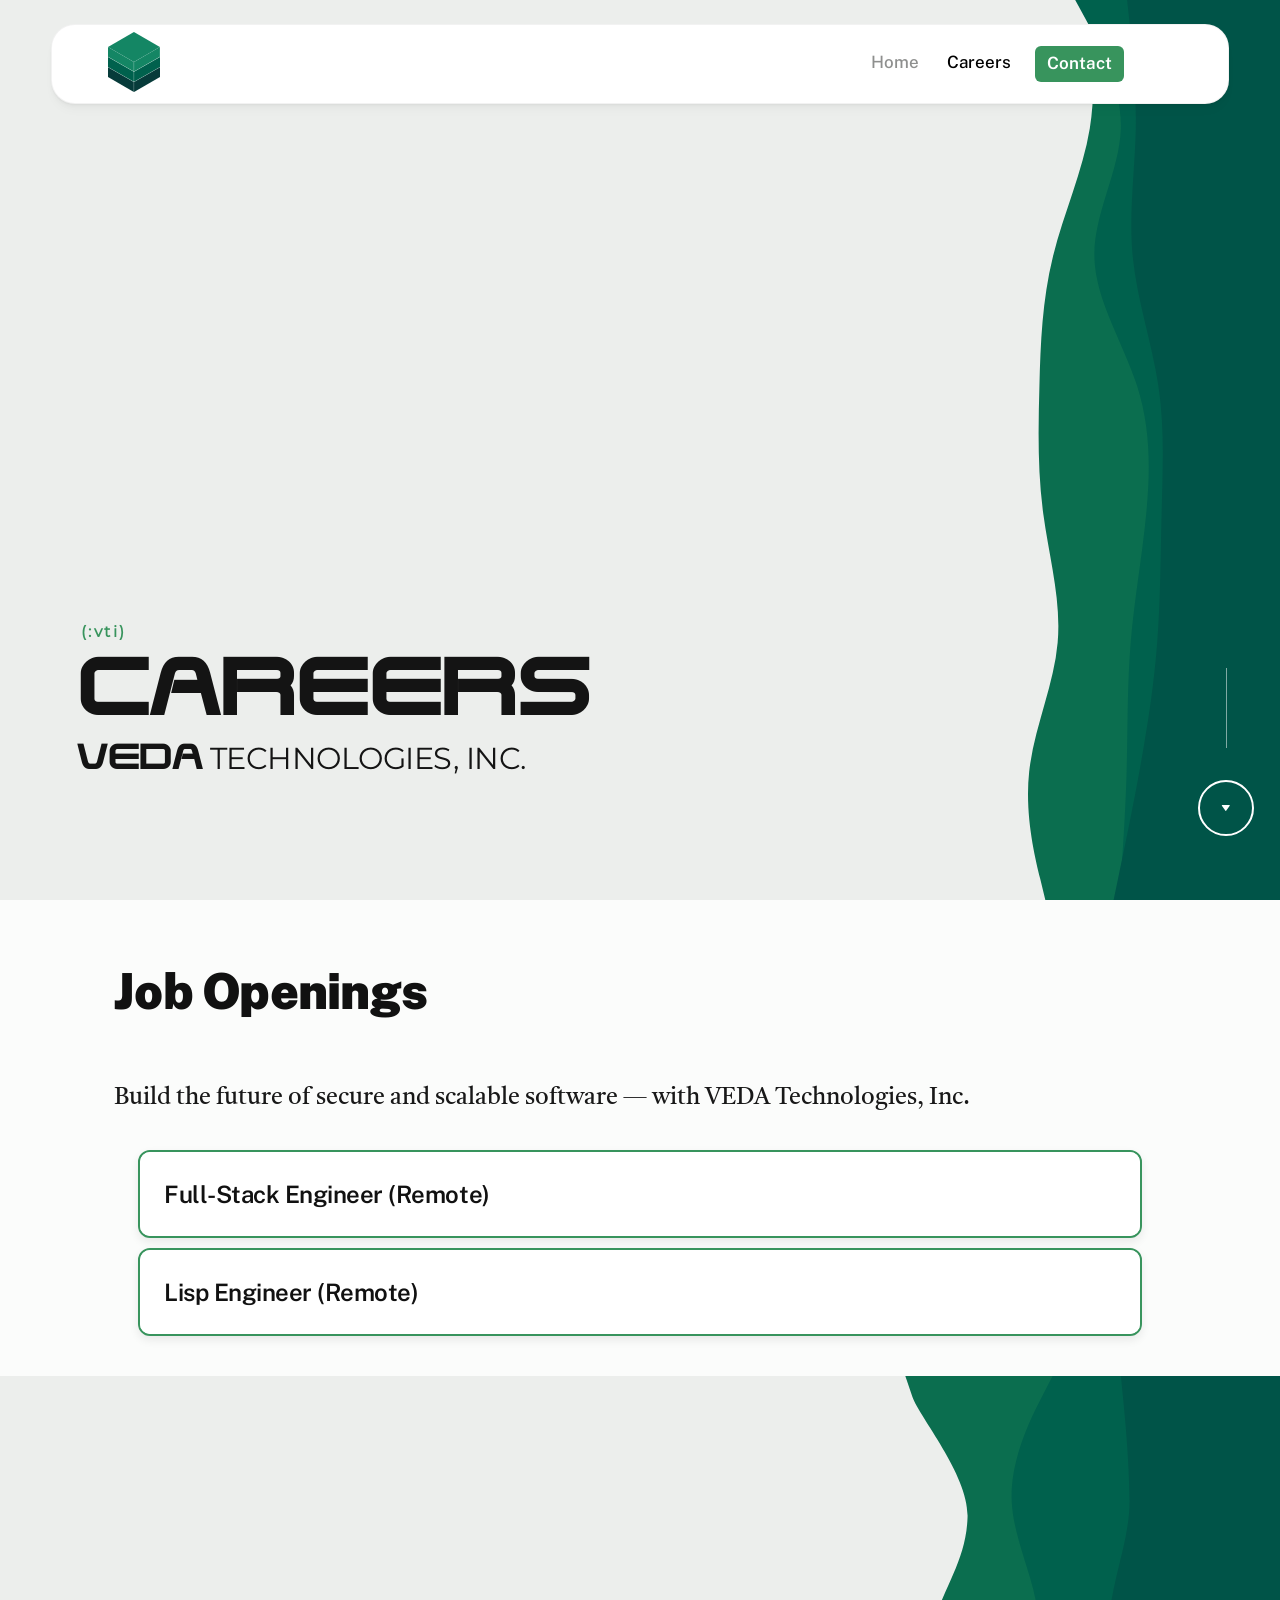
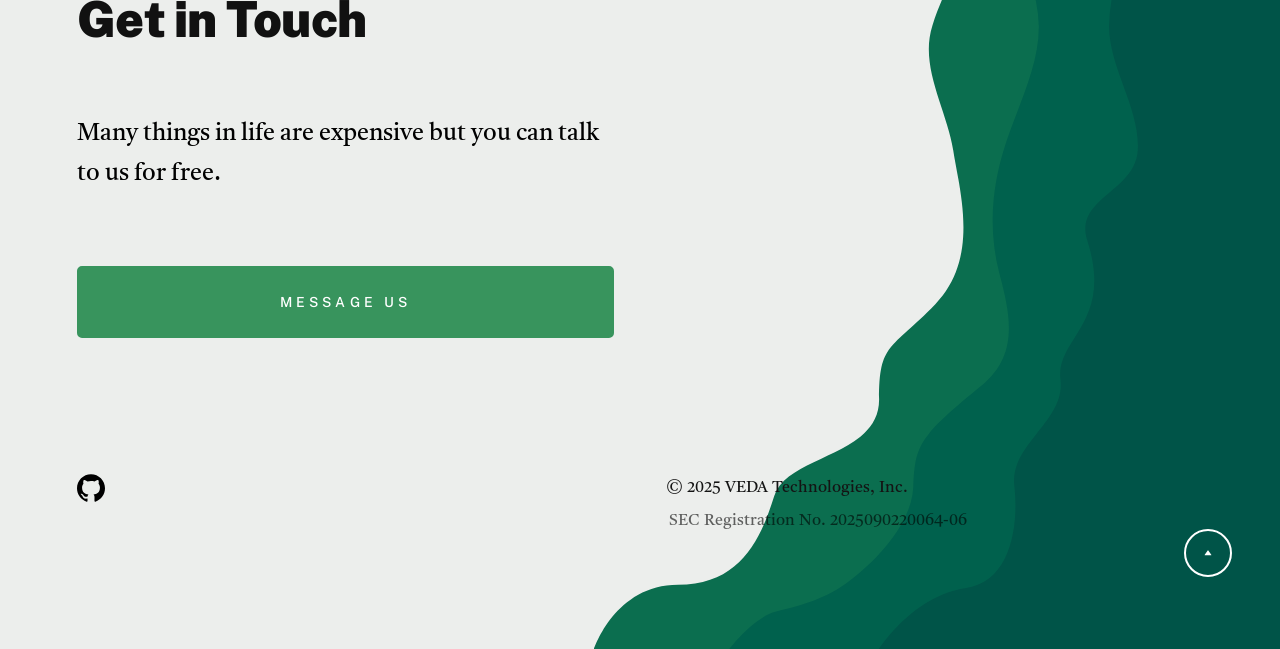
==== careers/index.html @ 3d0304af "[content] add careers page" ====
<!DOCTYPE html>
<html lang="en" class="no-js">
  <head>
    <meta charset="utf-8" />
    <meta name="viewport" content="width=device-width, initial-scale=1" />
    <title>VEDA Technologies, Inc.</title>
    <meta
      name="description"
      content="VEDA Technologies, Inc. (VTI) builds secure, stable, and scalable enterprise systems, project management tools, and knowledge base platforms that drive digital transformation in the Philippines."
    />
    <link rel="canonical" href="https://veda-tech.com/" />

    <!-- Open Graph -->
    <!-- Facebook Meta Tags -->
    <meta property="og:url" content="https://veda-tech.com/" />
    <meta property="og:type" content="website" />
    <meta
      property="og:title"
      content="VEDA Technologies, Inc. | Secure Software and Digital Transformation"
    />
    <meta
      property="og:description"
      content="We develop secure, stable, and scalable platforms for businesses, NGOs, and government organizations in the Philippines."
    />
    <meta
      property="og:image"
      content="https://veda-tech.com/images/veda-preview.webp"
    />

    <!-- Twitter Meta Tags -->
    <meta name="twitter:card" content="summary_large_image" />
    <meta property="twitter:domain" content="veda-tech.com" />
    <meta property="twitter:url" content="https://veda-tech.com/" />
    <meta
      name="twitter:title"
      content="VEDA Technologies, Inc. | Secure Software and Digital Transformation"
    />
    <meta
      name="twitter:description"
      content="We develop secure, stable, and scalable platforms for businesses, NGOs, and government organizations in the Philippines."
    />
    <meta
      name="twitter:image"
      content="https://veda-tech.com/images/veda-preview.webp"
    />

    <!-- Favicon -->
    <link
      rel="icon"
      type="image/webp"
      href="../images/favicon/favicon.ico"
      sizes="96x96"
    />
    <link
      rel="icon"
      type="image/svg+xml"
      href="../images/favicon/favicon.svg"
    />
    <link rel="shortcut icon" href="../favicon.ico" sizes="any" />
    <link
      rel="icon"
      type="image/webp"
      sizes="16x16"
      href="../images/favicon/favicon-16x16.webp"
    />
    <link
      rel="icon"
      type="image/webp"
      sizes="32x32"
      href="../images/favicon/favicon-32x32.webp"
    />
    <link
      rel="apple-touch-icon"
      sizes="180x180"
      href="../images/favicon/apple-touch-icon.webp"
    />
    <meta name="apple-mobile-web-app-title" content="VTI" />
    <link rel="manifest" href="../images/favicon/site.webmanifest" />

    <script>
      document.documentElement.classList.remove("no-js");
      document.documentElement.classList.add("js");
    </script>

    <link rel="stylesheet" href="../css/vendor.css" />
    <link rel="stylesheet" href="../css/styles.css" />
  </head>

  <body id="top" class="careers-page">
    <!-- preloader
    ================================================== -->
    <div id="preloader">
      <div id="loader" class="dots-fade">
        <div>i</div>
        <div>t</div>
        <div>v</div>
      </div>
    </div>

    <div id="page" class="s-pagewrap">
      <!-- navbar -->
      <header class="s-header">
        <div class="row s-header__inner">
          <div class="s-header__block">
            <div class="s-header__logo">
              <a class="logo smoothscroll" href="#intro">
                <svg
                  width="500"
                  height="500"
                  viewBox="0 0 500 500"
                  fill="none"
                  xmlns="http://www.w3.org/2000/svg"
                >
                  <path
                    d="M33.5 375.741L248.5 500V416.265L33.5 293V375.741Z"
                    fill="#073B3A"
                  />
                  <path
                    d="M466.5 375.741L250.5 500V416.265L466.5 293V375.741Z"
                    fill="#073B3A"
                  />
                  <path
                    d="M33.5 290.738L248.5 414V331.262L33.5 208V290.738Z"
                    fill="#00614D"
                  />
                  <path
                    d="M466.5 290.738L250.5 414V331.262L466.5 208V290.738Z"
                    fill="#00614D"
                  />
                  <path
                    d="M33.5 206.338L248.5 329V250.639L33.5 126V206.338Z"
                    fill="#148664"
                  />
                  <path
                    d="M465.5 206.338L250.5 329V250.639L465.5 126V206.338Z"
                    fill="#148664"
                  />
                  <path
                    d="M465.5 124.005L249.5 249L33.5 124.005L249.5 0L465.5 124.005Z"
                    fill="#148664"
                  />
                </svg>
              </a>
            </div>

            <a class="s-header__menu-toggle" href="#0"><span>Menu</span></a>
          </div>
          <!-- end s-header__block -->

          <nav class="s-header__nav">
            <ul class="s-header__menu-links">
              <li><a href="../index.html">Home</a></li>
              <li class="current">
                <a class="smoothscroll" href="#careers">Careers</a>
              </li>
              <li><a class="smoothscroll" href="#footer">Contact</a></li>
            </ul>
            <!-- s-header__menu-links -->
          </nav>
          <!-- end s-header__nav -->
        </div>
        <!-- end s-header__inner -->
      </header>
      <!-- end s-header -->
      <main>
        <!-- # Intro
        ================================================== -->
        <section id="intro" class="s-intro target-section">
          <div class="row s-intro__content width-sixteen-col">
            <div class="column lg-12 s-intro__content-inner grid-block grid-16">
              <div class="s-intro__content-text">
                <div class="s-intro__content-pretitle text-pretitle">
                  (:vti)
                </div>
                <h1 class="s-intro__content-title careers-title">
                  Careers <br />
                </h1>

                <h2 class="s-intro__content-title-sub">
                  <span class="veda">VEDA</span>
                  <span class="tech">TECHNOLOGIES, INC.</span>
                </h2>
              </div>
              <!-- s-intro__content-text -->
            </div>
            <!-- s-intro__content-inner -->
          </div>
          <!-- s-intro__content -->

          <div class="s-intro__content-media">
            <svg
              id="visual"
              viewBox="0 0 900 770"
              width="900"
              height="770"
              xmlns="http://www.w3.org/2000/svg"
              xmlns:xlink="http://www.w3.org/1999/xlink"
              version="1.1"
              preserveAspectRatio="none"
              class="hero-wave-svg"
            >
              <path
                d="M570 770L562.7 751.7C555.3 733.3 540.7 696.7 547.3 660C554 623.3 582 586.7 587.3 550C592.7 513.3 575.3 476.7 567.2 440C559 403.3 560 366.7 561.7 330C563.3 293.3 565.7 256.7 580.5 220C595.3 183.3 622.7 146.7 632.5 110C642.3 73.3 634.7 36.7 630.8 18.3L627 0L900 0L900 18.3C900 36.7 900 73.3 900 110C900 146.7 900 183.3 900 220C900 256.7 900 293.3 900 330C900 366.7 900 403.3 900 440C900 476.7 900 513.3 900 550C900 586.7 900 623.3 900 660C900 696.7 900 733.3 900 751.7L900 770Z"
                fill="#0b6e4f"
              ></path>
              <path
                d="M674 770L676.2 751.7C678.3 733.3 682.7 696.7 684.3 660C686 623.3 685 586.7 690 550C695 513.3 706 476.7 711.8 440C717.7 403.3 718.3 366.7 699 330C679.7 293.3 640.3 256.7 639 220C637.7 183.3 674.3 146.7 676.2 110C678 73.3 645 36.7 628.5 18.3L612 0L900 0L900 18.3C900 36.7 900 73.3 900 110C900 146.7 900 183.3 900 220C900 256.7 900 293.3 900 330C900 366.7 900 403.3 900 440C900 476.7 900 513.3 900 550C900 586.7 900 623.3 900 660C900 696.7 900 733.3 900 751.7L900 770Z"
                fill="#00614d"
              ></path>
              <path
                d="M666 770L672.3 751.7C678.7 733.3 691.3 696.7 702.3 660C713.3 623.3 722.7 586.7 727.3 550C732 513.3 732 476.7 733.5 440C735 403.3 738 366.7 729 330C720 293.3 699 256.7 693 220C687 183.3 696 146.7 697.2 110C698.3 73.3 691.7 36.7 688.3 18.3L685 0L900 0L900 18.3C900 36.7 900 73.3 900 110C900 146.7 900 183.3 900 220C900 256.7 900 293.3 900 330C900 366.7 900 403.3 900 440C900 476.7 900 513.3 900 550C900 586.7 900 623.3 900 660C900 696.7 900 733.3 900 751.7L900 770Z"
                fill="#005448"
              ></path>
            </svg>
          </div>
          <!-- s-intro__content-media -->

          <div class="s-intro__scroll-down">
            <a href="#parters" class="smoothscroll">
              <div class="scroll-icon">
                <svg
                  xmlns="http://www.w3.org/2000/svg"
                  width="24"
                  height="24"
                  viewBox="0 0 24 24"
                  style="fill: rgba(0, 0, 0, 1)"
                >
                  <path
                    d="M11.178 19.569a.998.998 0 0 0 1.644 0l9-13A.999.999 0 0 0 21 5H3a1.002 1.002 0 0 0-.822 1.569l9 13z"
                  ></path>
                </svg>
              </div>
              <span class="scroll-text u-screen-reader-text">Scroll Down</span>
            </a>
          </div>
          <!-- s-intro__scroll-down -->
        </section>
        <!-- end s-intro -->

        <!-- Career Lists 
         ================================================== -->
        <section id="careers">
          <div class="row">
            <div class="column xl-12">
              <div class="section-header">
                <h2 class="text-display-title">Job Openings</h2>
              </div>
              <p class="attention-getter">
                Build the future of secure and scalable software — with VEDA
                Technologies, Inc.
              </p>
            </div>
          </div>
          <div class="row">
            <div class="careers-detail__container">
              <div class="career">
                <div class="career__title">
                  <h2>Full-Stack Engineer (Remote)</h2>
                </div>

                <div class="career__detail">
                  <hr />
                  <h4>🧑‍🚀 Minimum Qualifications:</h4>
                  <ul>
                    <li>Proficient with React, TypeScript, and JavaScript</li>
                    <li>Proficient with PostgreSQL and SQLite</li>
                    <li>Proficient with Podman and Docker</li>
                  </ul>

                  <h4>🧙‍♂️ Preferred Qualifications:</h4>
                  <ul>
                    <li>
                      Proficient in networking, graphing and visualization,
                      CI/CD, and Nginx.
                    </li>
                  </ul>

                  <h4>🚀 General Qualifications:</h4>
                  <ul>
                    <li>Willing to learn new skills</li>
                    <li>able to work under pressure</li>
                    <li>strong team player</li>
                    <li>independent and resourceful.</li>
                  </ul>

                  <h4>📧 Contact:</h4>
                  <p>
                    Send your CV to
                    <a href="mailto:jobs@veda-tech.com">jobs@veda-tech.com</a>
                  </p>
                </div>
              </div>

              <div class="career">
                <div class="career__title">
                  <h2>Lisp Engineer (Remote)</h2>
                </div>

                <div class="career__detail">
                  <hr />
                  <h4>🧑‍🚀 Minimum Qualifications:</h4>
                  <ul>
                    <li>Proficient with Common Lisp</li>
                    <li>Proficient with PostgreSQL and SQLite</li>
                    <li>Proficient with GNU/Linux or macOS</li>
                  </ul>

                  <h4>🧙‍♂️ Preferred Qualifications:</h4>
                  <ul>
                    <li>Proficient with C, ASM (x86_64/AArch64)</li>
                    <li>Proficient in networking</li>
                    <li>Proficient with Zsh, Bash</li>
                    <li>Proficient with Podman, Docker</li>
                    <li>Proficient with Nginx</li>
                    <li>Proficient in graphing and visualization</li>
                    <li>Proficient in CI/CD</li>
                  </ul>

                  <h4>🚀 General Qualifications:</h4>
                  <ul>
                    <li>Willing to learn new skills</li>
                    <li>able to work under pressure</li>
                    <li>strong team player</li>
                    <li>independent and resourceful.</li>
                  </ul>

                  <h4>📧 Contact:</h4>
                  <p>
                    Send your CV to
                    <a href="mailto:jobs@veda-tech.com">jobs@veda-tech.com</a>
                  </p>
                </div>
              </div>
            </div>
          </div>
        </section>

        <!--end of careers list-->
      </main>

      <footer id="footer" class="s-footer target-section">
        <div class="row">
          <div class="column lg-12">
            <div class="section-header">
              <h2 class="text-display-title">Get in Touch</h2>
            </div>
            <!-- end section-header -->
          </div>
        </div>

        <div class="row s-footer__content">
          <div class="column xl-6 md-12 s-footer__block s-footer__about">
            <p class="attention-getter">
              Many things in life are expensive but you can talk to us for free.
            </p>
          </div>
          <!-- end section-footer__about -->

          <div class="column xl-6 md-12 s-footer__block s-footer__site-links">
            <div class="row"></div>
          </div>
          <!-- end section-footer__site-links -->
        </div>
        <!-- end section-footer__content -->

        <div class="row s-footer__buttons">
          <div class="column xl-6 tab-12">
            <a
              href="mailto:hello@veda-tech.com"
              class="btn btn--primary btn--large u-fullwidth"
              >Message Us</a
            >
          </div>
        </div>
        <!-- end section-footer__buttons -->

        <div class="row s-footer__bottom">
          <div class="column xl-6 lg-12">
            <ul class="s-footer__social social-list">
              <!-- GitHub -->
              <li>
                <a
                  href="https://github.com/vedatechnologiesinc"
                  target="_blank"
                  rel="noopener"
                >
                  <!-- GitHub SVG -->
                  <svg
                    xmlns="http://www.w3.org/2000/svg"
                    width="24"
                    height="24"
                    viewBox="0 0 24 24"
                    style="fill: rgba(0, 0, 0, 1)"
                  >
                    <path
                      d="M12 .297c-6.63 0-12 5.373-12 12
                                        0 5.303 3.438 9.8 8.205 11.387.6.113.82-.258.82-.577
                                        0-.285-.01-1.04-.015-2.04-3.338.724-4.042-1.61-4.042-1.61
                                        -.546-1.387-1.333-1.757-1.333-1.757-1.09-.744.083-.729.083-.729
                                        1.205.084 1.84 1.236 1.84 1.236 1.07 1.835 2.807 1.305
                                        3.492.998.108-.776.418-1.305.762-1.605-2.665-.3-5.466-1.332-5.466-5.93
                                        0-1.31.468-2.38 1.236-3.22-.123-.303-.536-1.523.117-3.176
                                        0 0 1.008-.322 3.301 1.23a11.5 11.5 0 0 1 3.003-.404
                                        c1.018.005 2.043.138 3.003.404
                                        2.291-1.552 3.297-1.23 3.297-1.23
                                        .655 1.653.242 2.873.12 3.176
                                        .77.84 1.235 1.91 1.235 3.22
                                        0 4.61-2.803 5.628-5.475 5.922
                                        .43.372.823 1.102.823 2.222
                                        0 1.606-.015 2.898-.015 3.293
                                        0 .322.216.694.825.576C20.565 22.092
                                        24 17.592 24 12.297c0-6.627-5.373-12-12-12"
                    />
                  </svg>
                  <span class="u-screen-reader-text">GitHub</span>
                </a>
              </li>

              <!-- LinkedIn -->
              <!-- <li>
                            <a href="https://linkedin.com/company/vedatechnologiesinc" target="_blank" rel="noopener">
                               
                                <svg xmlns="http://www.w3.org/2000/svg" width="24" height="24"
                                    viewBox="0 0 24 24" style="fill:rgba(0,0,0,1);">
                                    <path d="M20.452 20.452h-3.554v-5.569c0-1.328-.027-3.041-1.852-3.041
                                        -1.853 0-2.137 1.445-2.137 2.939v5.671H9.354V9h3.414v1.561h.049
                                        c.476-.9 1.637-1.852 3.37-1.852 3.601 0 4.268 2.37 4.268 5.455v6.288zM5.337
                                        7.433c-1.144 0-2.07-.927-2.07-2.07 0-1.143.926-2.07 2.07-2.07
                                        1.143 0 2.07.927 2.07 2.07 0 1.143-.927 2.07-2.07 2.07zm1.777
                                        13.019H3.56V9h3.554v11.452zM22.225 0H1.771C.792 0 0 .774 0
                                        1.729v20.542C0 23.227.792 24 1.771 24h20.451C23.2
                                        24 24 23.227 24 22.271V1.729C24 .774 23.2 0 22.225 0z"/>
                                </svg>
                                <span class="u-screen-reader-text">LinkedIn</span>
                            </a>
                        </li> -->

              <!-- YouTube -->
              <!-- <li>
                            <a href="https://youtube.com/@vedatechnologiesinc" target="_blank" rel="noopener">
                             
                                <svg xmlns="http://www.w3.org/2000/svg" width="24" height="24"
                                    viewBox="0 0 24 24" style="fill:rgba(0,0,0,1);">
                                    <path d="M23.498 6.186a2.974 2.974 0 0 0-2.09-2.106C19.505
                                        3.5 12 3.5 12 3.5s-7.505 0-9.408.58a2.974 2.974 0 0
                                        0-2.09 2.106A31.533 31.533 0 0 0 .5 12a31.533 31.533 0
                                        0 0 .002 5.814 2.974 2.974 0 0 0 2.09 2.106C4.495
                                        20.5 12 20.5 12 20.5s7.505 0 9.408-.58a2.974 2.974 0
                                        0 0 2.09-2.106A31.533 31.533 0 0 0 23.5 12a31.533
                                        31.533 0 0 0-.002-5.814zM9.75 15.568V8.432L15.818
                                        12l-6.068 3.568z"/>
                                </svg>
                                <span class="u-screen-reader-text">YouTube</span>
                            </a>
                        </li> -->
            </ul>
          </div>
          <!-- end section-footer__social -->

          <div class="column xl-6 lg-12">
            <p class="ss-copyright">
              <span>© 2025 VEDA Technologies, Inc. </span>
            </p>
            <p class="ss-sec">SEC Registration No. 2025090220064-06</p>
          </div>
        </div>
        <!-- end section-footer__bottom -->

        <div class="ss-go-top">
          <a class="smoothscroll" title="Back to Top" href="#top">
            <svg
              xmlns="http://www.w3.org/2000/svg"
              width="24"
              height="24"
              viewBox="0 0 24 24"
              style="fill: rgba(0, 0, 0, 1)"
            >
              <path
                d="M5.536 21.886a1.004 1.004 0 0 0 1.033-.064l13-9a1 1 0 0 0 0-1.644l-13-9A1 1 0 0 0 5 3v18a1 1 0 0 0 .536.886z"
              ></path>
            </svg>
          </a>
          <span>Back To Top</span>
        </div>
        <!-- end ss-go-top -->
      </footer>
      <!-- end s-footer -->
    </div>
    <!-- end page-wrap -->

    <!-- Java Script
    ================================================== -->
    <script src="../js/plugins.js"></script>
    <script src="../js/main.js"></script>
    <!-- Schema.org Structured Data -->
    <script type="application/ld+json">
      {
        "@context": "https://schema.org",
        "@type": "Organization",
        "name": "Veda Technologies, Inc.",
        "url": "https://vedatechnologiesinc.github.io/",
        "logo": "https://vedatechnologiesinc.github.io/images/veda.webp",
        "sameAs": [
          "https://github.com/vedatechnologiesinc",
          "https://linkedin.com/company/vedatechnologiesinc",
          "https://youtube.com/@vedatechnologiesinc"
        ],
        "founders": [
          {
            "@type": "Person",
            "name": "Rommel Martínez",
            "jobTitle": "CEO"
          },
          {
            "@type": "Person",
            "name": "Dr. Jeanne Marie Ciño Martínez",
            "jobTitle": "CFO"
          }
        ],
        "partners": [
          {
            "@type": "Person",
            "name": "Carlos Manuel",
            "jobTitle": "Industrial Partner"
          }
        ],
        "employee": [
          {
            "@type": "Person",
            "name": "Benito Raphael T. Sicat IV",
            "jobTitle": "Software Engineer"
          },
          {
            "@type": "Person",
            "name": "Cassidy Dwayne Holt J. Garcia",
            "jobTitle": "Software Engineer"
          },
          {
            "@type": "Person",
            "name": "Cristina Mae B. Lucido",
            "jobTitle": "Software Engineer"
          }
        ]
      }
    </script>
  </body>
</html>
---- css/vendor.css ----
/* ===================================================================
 * Hudson Third-party Stylesheets
 * Template Ver. 1.0.0
 * 04-03-2023
 * -------------------------------------------------------------------
 *
 * TOC:
 * # PrismJS 
 * # Swiper
 * # GLightbox
 *
 * ------------------------------------------------------------------- */

/* ===================================================================
 * # PrismJS 1.20.0
 *   https://prismjs.com/download.html#themes=prism-okaidia&languages=markup+css+clike+javascript+markup-templating+php 
 *   
 *   okaidia theme for JavaScript, CSS and HTML
 *   Loosely based on Monokai textmate theme by http://www.monokai.nl/
 *   @author ocodia
 * ------------------------------------------------------------------- */
code[class*="language-"],
pre[class*="language-"] {
  color: var(--color-gray-10); /* light neutral text */
  background: none;
  text-shadow: 0 1px rgba(0, 0, 0, 0.3);
  font-family: var(--font-mono);
  font-size: calc(var(--text-size) * 0.9444);
  text-align: left;
  white-space: pre;
  word-spacing: normal;
  word-break: normal;
  word-wrap: normal;
  line-height: var(--vspace-1);
  -moz-tab-size: 4;
  -o-tab-size: 4;
  tab-size: 4;
  -webkit-hyphens: none;
  hyphens: none;
}

/* Code blocks */
pre[class*="language-"] {
  padding: var(--vspace-0_5) 0 var(--vspace-1);
  margin: var(--vspace-1) 0;
  overflow: auto;
}

:not(pre) > code[class*="language-"],
pre[class*="language-"] {
  background: var(--color-2-dark); /* deep green bg instead of harsh black */
}

/* Inline code */
:not(pre) > code[class*="language-"] {
  padding: 0.1em;
  white-space: normal;
  background: var(--color-2-light);
  color: var(--color-white);
}

/* Syntax colors aligned with green theme */
.token.comment,
.token.prolog,
.token.doctype,
.token.cdata {
  color: var(--color-gray-13); /* soft gray comments */
}

.token.punctuation {
  color: var(--color-gray-11);
}

.token.namespace {
  opacity: 0.7;
}

.token.property,
.token.tag,
.token.constant,
.token.symbol,
.token.deleted {
  color: var(--color-1); /* main green accent */
}

.token.boolean,
.token.number {
  color: #4ecdc4; /* teal-ish secondary */
}

.token.selector,
.token.attr-name,
.token.string,
.token.char,
.token.builtin,
.token.inserted {
  color: var(--color-success); /* softer green */
}

.token.operator,
.token.entity,
.token.url,
.language-css .token.string,
.style .token.string,
.token.variable {
  color: var(--color-gray-10);
}

.token.atrule,
.token.attr-value,
.token.function,
.token.class-name {
  color: #b5d56a; /* lighter lime green for functions/attrs */
}

.token.keyword {
  color: #3eb489; /* mint green for keywords */
}

.token.regex,
.token.important {
  color: #8bc34a; /* accent green for regex/important */
}

.token.important,
.token.bold {
  font-weight: bold;
}

.token.italic {
  font-style: italic;
}

.token.entity {
  cursor: help;
}

/* ===================================================================
 * # Swiper 6.4.5
 *   Most modern mobile touch slider and framework with hardware accelerated transitions
 *   https://swiperjs.com
 *
 *   Copyright 2014-2020 Vladimir Kharlampidi
 *
 *   Released under the MIT License
 *
 *   Released on: December 18, 2020
 * ------------------------------------------------------------------- */
@font-face {
  font-family: "swiper-icons";
  src: url("data:application/font-woff;charset=utf-8;base64, [base64]//wADZ2x5ZgAAAywAAADMAAAD2MHtryVoZWFkAAABbAAAADAAAAA2E2+eoWhoZWEAAAGcAAAAHwAAACQC9gDzaG10eAAAAigAAAAZAAAArgJkABFsb2NhAAAC0AAAAFoAAABaFQAUGG1heHAAAAG8AAAAHwAAACAAcABAbmFtZQAAA/gAAAE5AAACXvFdBwlwb3N0AAAFNAAAAGIAAACE5s74hXjaY2BkYGAAYpf5Hu/j+W2+MnAzMYDAzaX6QjD6/4//Bxj5GA8AuRwMYGkAPywL13jaY2BkYGA88P8Agx4j+/8fQDYfA1AEBWgDAIB2BOoAeNpjYGRgYNBh4GdgYgABEMnIABJzYNADCQAACWgAsQB42mNgYfzCOIGBlYGB0YcxjYGBwR1Kf2WQZGhhYGBiYGVmgAFGBiQQkOaawtDAoMBQxXjg/wEGPcYDDA4wNUA2CCgwsAAAO4EL6gAAeNpj2M0gyAACqxgGNWBkZ2D4/wMA+xkDdgAAAHjaY2BgYGaAYBkGRgYQiAHyGMF8FgYHIM3DwMHABGQrMOgyWDLEM1T9/w8UBfEMgLzE////P/5//f/V/xv+r4eaAAeMbAxwIUYmIMHEgKYAYjUcsDAwsLKxc3BycfPw8jEQA/[base64]/uznmfPFBNODM2K7MTQ45YEAZqGP81AmGGcF3iPqOop0r1SPTaTbVkfUe4HXj97wYE+yNwWYxwWu4v1ugWHgo3S1XdZEVqWM7ET0cfnLGxWfkgR42o2PvWrDMBSFj/IHLaF0zKjRgdiVMwScNRAoWUoH78Y2icB/yIY09An6AH2Bdu/UB+yxopYshQiEvnvu0dURgDt8QeC8PDw7Fpji3fEA4z/PEJ6YOB5hKh4dj3EvXhxPqH/SKUY3rJ7srZ4FZnh1PMAtPhwP6fl2PMJMPDgeQ4rY8YT6Gzao0eAEA409DuggmTnFnOcSCiEiLMgxCiTI6Cq5DZUd3Qmp10vO0LaLTd2cjN4fOumlc7lUYbSQcZFkutRG7g6JKZKy0RmdLY680CDnEJ+UMkpFFe1RN7nxdVpXrC4aTtnaurOnYercZg2YVmLN/d/gczfEimrE/fs/bOuq29Zmn8tloORaXgZgGa78yO9/cnXm2BpaGvq25Dv9S4E9+5SIc9PqupJKhYFSSl47+Qcr1mYNAAAAeNptw0cKwkAAAMDZJA8Q7OUJvkLsPfZ6zFVERPy8qHh2YER+3i/BP83vIBLLySsoKimrqKqpa2hp6+jq6RsYGhmbmJqZSy0sraxtbO3sHRydnEMU4uR6yx7JJXveP7WrDycAAAAAAAH//wACeNpjYGRgYOABYhkgZgJCZgZNBkYGLQZtIJsFLMYAAAw3ALgAeNolizEKgDAQBCchRbC2sFER0YD6qVQiBCv/H9ezGI6Z5XBAw8CBK/m5iQQVauVbXLnOrMZv2oLdKFa8Pjuru2hJzGabmOSLzNMzvutpB3N42mNgZGBg4GKQYzBhYMxJLMlj4GBgAYow/P/PAJJhLM6sSoWKfWCAAwDAjgbRAAB42mNgYGBkAIIbCZo5IPrmUn0hGA0AO8EFTQAA")
    format("woff");
  font-weight: 400;
  font-style: normal;
}

:root {
  --swiper-theme-color: #007aff;
}

.swiper-container {
  margin-left: auto;
  margin-right: auto;
  position: relative;
  overflow: hidden;
  list-style: none;
  padding: 0;
  /* Fix of Webkit flickering */
  z-index: 1;
}

.swiper-container-vertical > .swiper-wrapper {
  flex-direction: column;
}

.swiper-wrapper {
  position: relative;
  width: 100%;
  height: 100%;
  z-index: 1;
  display: flex;
  transition-property: transform;
  box-sizing: content-box;
}

.swiper-container-android .swiper-slide,
.swiper-wrapper {
  transform: translate3d(0px, 0, 0);
}

.swiper-container-multirow > .swiper-wrapper {
  flex-wrap: wrap;
}

.swiper-container-multirow-column > .swiper-wrapper {
  flex-wrap: wrap;
  flex-direction: column;
}

.swiper-container-free-mode > .swiper-wrapper {
  transition-timing-function: ease-out;
  margin: 0 auto;
}

.swiper-slide {
  flex-shrink: 0;
  width: 100%;
  height: 100%;
  position: relative;
  transition-property: transform;
}

.swiper-slide-invisible-blank {
  visibility: hidden;
}

/* Auto Height */
.swiper-container-autoheight,
.swiper-container-autoheight .swiper-slide {
  height: auto;
}

.swiper-container-autoheight .swiper-wrapper {
  align-items: flex-start;
  transition-property: transform, height;
}

/* 3D Effects */
.swiper-container-3d {
  perspective: 1200px;
}

.swiper-container-3d .swiper-wrapper,
.swiper-container-3d .swiper-slide,
.swiper-container-3d .swiper-slide-shadow-left,
.swiper-container-3d .swiper-slide-shadow-right,
.swiper-container-3d .swiper-slide-shadow-top,
.swiper-container-3d .swiper-slide-shadow-bottom,
.swiper-container-3d .swiper-cube-shadow {
  transform-style: preserve-3d;
}

.swiper-container-3d .swiper-slide-shadow-left,
.swiper-container-3d .swiper-slide-shadow-right,
.swiper-container-3d .swiper-slide-shadow-top,
.swiper-container-3d .swiper-slide-shadow-bottom {
  position: absolute;
  left: 0;
  top: 0;
  width: 100%;
  height: 100%;
  pointer-events: none;
  z-index: 10;
}

.swiper-container-3d .swiper-slide-shadow-left {
  background-image: linear-gradient(
    to left,
    rgba(0, 0, 0, 0.5),
    rgba(0, 0, 0, 0)
  );
}

.swiper-container-3d .swiper-slide-shadow-right {
  background-image: linear-gradient(
    to right,
    rgba(0, 0, 0, 0.5),
    rgba(0, 0, 0, 0)
  );
}

.swiper-container-3d .swiper-slide-shadow-top {
  background-image: linear-gradient(
    to top,
    rgba(0, 0, 0, 0.5),
    rgba(0, 0, 0, 0)
  );
}

.swiper-container-3d .swiper-slide-shadow-bottom {
  background-image: linear-gradient(
    to bottom,
    rgba(0, 0, 0, 0.5),
    rgba(0, 0, 0, 0)
  );
}

/* CSS Mode */
.swiper-container-css-mode > .swiper-wrapper {
  overflow: auto;
  scrollbar-width: none;
  /* For Firefox */
  -ms-overflow-style: none;
  /* For Internet Explorer and Edge */
}

.swiper-container-css-mode > .swiper-wrapper::-webkit-scrollbar {
  display: none;
}

.swiper-container-css-mode > .swiper-wrapper > .swiper-slide {
  scroll-snap-align: start start;
}

.swiper-container-horizontal.swiper-container-css-mode > .swiper-wrapper {
  scroll-snap-type: x mandatory;
}

.swiper-container-vertical.swiper-container-css-mode > .swiper-wrapper {
  scroll-snap-type: y mandatory;
}

:root {
  --swiper-navigation-size: 44px;
  /*
    --swiper-navigation-color: var(--swiper-theme-color);
    */
}

.swiper-button-prev,
.swiper-button-next {
  position: absolute;
  top: 50%;
  width: calc(var(--swiper-navigation-size) / 44 * 27);
  height: var(--swiper-navigation-size);
  margin-top: calc(-1 * var(--swiper-navigation-size) / 2);
  z-index: 10;
  cursor: pointer;
  display: flex;
  align-items: center;
  justify-content: center;
  color: var(--swiper-navigation-color, var(--swiper-theme-color));
}

.swiper-button-prev.swiper-button-disabled,
.swiper-button-next.swiper-button-disabled {
  opacity: 0.35;
  cursor: auto;
  pointer-events: none;
}

.swiper-button-prev:after,
.swiper-button-next:after {
  font-family: swiper-icons;
  font-size: var(--swiper-navigation-size);
  text-transform: none !important;
  letter-spacing: 0;
  text-transform: none;
  font-variant: initial;
  line-height: 1;
}

.swiper-button-prev,
.swiper-container-rtl .swiper-button-next {
  left: 10px;
  right: auto;
}

.swiper-button-prev:after,
.swiper-container-rtl .swiper-button-next:after {
  content: "prev";
}

.swiper-button-next,
.swiper-container-rtl .swiper-button-prev {
  right: 10px;
  left: auto;
}

.swiper-button-next:after,
.swiper-container-rtl .swiper-button-prev:after {
  content: "next";
}

.swiper-button-prev.swiper-button-white,
.swiper-button-next.swiper-button-white {
  --swiper-navigation-color: #ffffff;
}

.swiper-button-prev.swiper-button-black,
.swiper-button-next.swiper-button-black {
  --swiper-navigation-color: #000000;
}

.swiper-button-lock {
  display: none;
}

:root {
  /*
    --swiper-pagination-color: var(--swiper-theme-color);
    */
}

.swiper-pagination {
  position: absolute;
  text-align: center;
  transition: 300ms opacity;
  transform: translate3d(0, 0, 0);
  z-index: 10;
}

.swiper-pagination.swiper-pagination-hidden {
  opacity: 0;
}

/* Common Styles */
.swiper-pagination-fraction,
.swiper-pagination-custom,
.swiper-container-horizontal > .swiper-pagination-bullets {
  bottom: 10px;
  left: 0;
  width: 100%;
}

/* Bullets */
.swiper-pagination-bullets-dynamic {
  overflow: hidden;
  font-size: 0;
}

.swiper-pagination-bullets-dynamic .swiper-pagination-bullet {
  transform: scale(0.33);
  position: relative;
}

.swiper-pagination-bullets-dynamic .swiper-pagination-bullet-active {
  transform: scale(1);
}

.swiper-pagination-bullets-dynamic .swiper-pagination-bullet-active-main {
  transform: scale(1);
}

.swiper-pagination-bullets-dynamic .swiper-pagination-bullet-active-prev {
  transform: scale(0.66);
}

.swiper-pagination-bullets-dynamic .swiper-pagination-bullet-active-prev-prev {
  transform: scale(0.33);
}

.swiper-pagination-bullets-dynamic .swiper-pagination-bullet-active-next {
  transform: scale(0.66);
}

.swiper-pagination-bullets-dynamic .swiper-pagination-bullet-active-next-next {
  transform: scale(0.33);
}

.swiper-pagination-bullet {
  width: 8px;
  height: 8px;
  display: inline-block;
  border-radius: 100%;
  background: #000;
  opacity: 0.2;
}

button.swiper-pagination-bullet {
  border: none;
  margin: 0;
  padding: 0;
  box-shadow: none;
  -webkit-appearance: none;
  -moz-appearance: none;
  appearance: none;
}

.swiper-pagination-clickable .swiper-pagination-bullet {
  cursor: pointer;
}

.swiper-pagination-bullet-active {
  opacity: 1;
  background: var(--swiper-pagination-color, var(--swiper-theme-color));
}

.swiper-container-vertical > .swiper-pagination-bullets {
  right: 10px;
  top: 50%;
  transform: translate3d(0px, -50%, 0);
}

.swiper-container-vertical
  > .swiper-pagination-bullets
  .swiper-pagination-bullet {
  margin: 6px 0;
  display: block;
}

.swiper-container-vertical
  > .swiper-pagination-bullets.swiper-pagination-bullets-dynamic {
  top: 50%;
  transform: translateY(-50%);
  width: 8px;
}

.swiper-container-vertical
  > .swiper-pagination-bullets.swiper-pagination-bullets-dynamic
  .swiper-pagination-bullet {
  display: inline-block;
  transition: 200ms transform, 200ms top;
}

.swiper-container-horizontal
  > .swiper-pagination-bullets
  .swiper-pagination-bullet {
  margin: 0 4px;
}

.swiper-container-horizontal
  > .swiper-pagination-bullets.swiper-pagination-bullets-dynamic {
  left: 50%;
  transform: translateX(-50%);
  white-space: nowrap;
}

.swiper-container-horizontal
  > .swiper-pagination-bullets.swiper-pagination-bullets-dynamic
  .swiper-pagination-bullet {
  transition: 200ms transform, 200ms left;
}

.swiper-container-horizontal.swiper-container-rtl
  > .swiper-pagination-bullets-dynamic
  .swiper-pagination-bullet {
  transition: 200ms transform, 200ms right;
}

/* Progress */
.swiper-pagination-progressbar {
  background: rgba(0, 0, 0, 0.25);
  position: absolute;
}

.swiper-pagination-progressbar .swiper-pagination-progressbar-fill {
  background: var(--swiper-pagination-color, var(--swiper-theme-color));
  position: absolute;
  left: 0;
  top: 0;
  width: 100%;
  height: 100%;
  transform: scale(0);
  transform-origin: left top;
}

.swiper-container-rtl
  .swiper-pagination-progressbar
  .swiper-pagination-progressbar-fill {
  transform-origin: right top;
}

.swiper-container-horizontal > .swiper-pagination-progressbar,
.swiper-container-vertical
  > .swiper-pagination-progressbar.swiper-pagination-progressbar-opposite {
  width: 100%;
  height: 4px;
  left: 0;
  top: 0;
}

.swiper-container-vertical > .swiper-pagination-progressbar,
.swiper-container-horizontal
  > .swiper-pagination-progressbar.swiper-pagination-progressbar-opposite {
  width: 4px;
  height: 100%;
  left: 0;
  top: 0;
}

.swiper-pagination-white {
  --swiper-pagination-color: #ffffff;
}

.swiper-pagination-black {
  --swiper-pagination-color: #000000;
}

.swiper-pagination-lock {
  display: none;
}

/* Scrollbar */
.swiper-scrollbar {
  border-radius: 10px;
  position: relative;
  -ms-touch-action: none;
  background: rgba(0, 0, 0, 0.1);
}

.swiper-container-horizontal > .swiper-scrollbar {
  position: absolute;
  left: 1%;
  bottom: 3px;
  z-index: 50;
  height: 5px;
  width: 98%;
}

.swiper-container-vertical > .swiper-scrollbar {
  position: absolute;
  right: 3px;
  top: 1%;
  z-index: 50;
  width: 5px;
  height: 98%;
}

.swiper-scrollbar-drag {
  height: 100%;
  width: 100%;
  position: relative;
  background: rgba(0, 0, 0, 0.5);
  border-radius: 10px;
  left: 0;
  top: 0;
}

.swiper-scrollbar-cursor-drag {
  cursor: move;
}

.swiper-scrollbar-lock {
  display: none;
}

.swiper-zoom-container {
  width: 100%;
  height: 100%;
  display: flex;
  justify-content: center;
  align-items: center;
  text-align: center;
}

.swiper-zoom-container > img,
.swiper-zoom-container > svg,
.swiper-zoom-container > canvas {
  max-width: 100%;
  max-height: 100%;
  -o-object-fit: contain;
  object-fit: contain;
}

.swiper-slide-zoomed {
  cursor: move;
}

/* Preloader */
:root {
  /*
    --swiper-preloader-color: var(--swiper-theme-color);
    */
}

.swiper-lazy-preloader {
  width: 42px;
  height: 42px;
  position: absolute;
  left: 50%;
  top: 50%;
  margin-left: -21px;
  margin-top: -21px;
  z-index: 10;
  transform-origin: 50%;
  animation: swiper-preloader-spin 1s infinite linear;
  box-sizing: border-box;
  border: 4px solid var(--swiper-preloader-color, var(--swiper-theme-color));
  border-radius: 50%;
  border-top-color: transparent;
}

.swiper-lazy-preloader-white {
  --swiper-preloader-color: #fff;
}

.swiper-lazy-preloader-black {
  --swiper-preloader-color: #000;
}

@keyframes swiper-preloader-spin {
  100% {
    transform: rotate(360deg);
  }
}

/* a11y */
.swiper-container .swiper-notification {
  position: absolute;
  left: 0;
  top: 0;
  pointer-events: none;
  opacity: 0;
  z-index: -1000;
}

.swiper-container-fade.swiper-container-free-mode .swiper-slide {
  transition-timing-function: ease-out;
}

.swiper-container-fade .swiper-slide {
  pointer-events: none;
  transition-property: opacity;
}

.swiper-container-fade .swiper-slide .swiper-slide {
  pointer-events: none;
}

.swiper-container-fade .swiper-slide-active,
.swiper-container-fade .swiper-slide-active .swiper-slide-active {
  pointer-events: auto;
}

.swiper-container-cube {
  overflow: visible;
}

.swiper-container-cube .swiper-slide {
  pointer-events: none;
  -webkit-backface-visibility: hidden;
  backface-visibility: hidden;
  z-index: 1;
  visibility: hidden;
  transform-origin: 0 0;
  width: 100%;
  height: 100%;
}

.swiper-container-cube .swiper-slide .swiper-slide {
  pointer-events: none;
}

.swiper-container-cube.swiper-container-rtl .swiper-slide {
  transform-origin: 100% 0;
}

.swiper-container-cube .swiper-slide-active,
.swiper-container-cube .swiper-slide-active .swiper-slide-active {
  pointer-events: auto;
}

.swiper-container-cube .swiper-slide-active,
.swiper-container-cube .swiper-slide-next,
.swiper-container-cube .swiper-slide-prev,
.swiper-container-cube .swiper-slide-next + .swiper-slide {
  pointer-events: auto;
  visibility: visible;
}

.swiper-container-cube .swiper-slide-shadow-top,
.swiper-container-cube .swiper-slide-shadow-bottom,
.swiper-container-cube .swiper-slide-shadow-left,
.swiper-container-cube .swiper-slide-shadow-right {
  z-index: 0;
  -webkit-backface-visibility: hidden;
  backface-visibility: hidden;
}

.swiper-container-cube .swiper-cube-shadow {
  position: absolute;
  left: 0;
  bottom: 0px;
  width: 100%;
  height: 100%;
  background: #000;
  opacity: 0.6;
  filter: blur(50px);
  z-index: 0;
}

.swiper-container-flip {
  overflow: visible;
}

.swiper-container-flip .swiper-slide {
  pointer-events: none;
  -webkit-backface-visibility: hidden;
  backface-visibility: hidden;
  z-index: 1;
}

.swiper-container-flip .swiper-slide .swiper-slide {
  pointer-events: none;
}

.swiper-container-flip .swiper-slide-active,
.swiper-container-flip .swiper-slide-active .swiper-slide-active {
  pointer-events: auto;
}

.swiper-container-flip .swiper-slide-shadow-top,
.swiper-container-flip .swiper-slide-shadow-bottom,
.swiper-container-flip .swiper-slide-shadow-left,
.swiper-container-flip .swiper-slide-shadow-right {
  z-index: 0;
  -webkit-backface-visibility: hidden;
  backface-visibility: hidden;
}

/* ==========================================================================
 * # GLightbox
 *
 * GLightbox 3.2.0
 * https://biati-digital.github.io/glightbox/
 * -------------------------------------------------------------------------- 
 */
.glightbox-container {
  width: 100%;
  height: 100%;
  position: fixed;
  top: 0;
  left: 0;
  z-index: 999999 !important;
  overflow: hidden;
  touch-action: none;
  -webkit-text-size-adjust: 100%;
  -moz-text-size-adjust: 100%;
  text-size-adjust: 100%;
  -webkit-backface-visibility: hidden;
  backface-visibility: hidden;
  outline: none;
}

.glightbox-container.inactive {
  display: none;
}

.glightbox-container .gcontainer {
  position: relative;
  width: 100%;
  height: 100%;
  z-index: 9999;
  overflow: hidden;
}

.glightbox-container .gslider {
  transition: transform 0.4s ease;
  height: 100%;
  left: 0;
  top: 0;
  width: 100%;
  position: relative;
  overflow: hidden;
  display: flex !important;
  justify-content: center;
  align-items: center;
  transform: translate3d(0, 0, 0);
}

.glightbox-container .gslide {
  width: 100%;
  position: absolute;
  -webkit-user-select: none;
  -moz-user-select: none;
  user-select: none;
  display: flex;
  align-items: center;
  justify-content: center;
  opacity: 0;
}

.glightbox-container .gslide.current {
  opacity: 1;
  z-index: 99999;
  position: relative;
}

.glightbox-container .gslide.prev {
  opacity: 1;
  z-index: 9999;
}

.glightbox-container .gslide-inner-content {
  width: 100%;
}

.glightbox-container .ginner-container {
  position: relative;
  width: 100%;
  display: flex;
  justify-content: center;
  flex-direction: column;
  max-width: 100%;
  margin: auto;
  height: 100vh;
}

.glightbox-container .ginner-container.gvideo-container {
  width: 100%;
}

.glightbox-container .ginner-container.desc-bottom,
.glightbox-container .ginner-container.desc-top {
  flex-direction: column;
}

.glightbox-container .ginner-container.desc-left,
.glightbox-container .ginner-container.desc-right {
  max-width: 100% !important;
}

.gslide iframe,
.gslide video {
  outline: none !important;
  border: none;
  min-height: 165px;
  -webkit-overflow-scrolling: touch;
  touch-action: auto;
}

.gslide:not(.current) {
  pointer-events: none;
}

.gslide-image {
  align-items: center;
}

.gslide-image img {
  max-height: 100vh;
  display: block;
  padding: 0;
  float: none;
  outline: none;
  border: none;
  -webkit-user-select: none;
  -moz-user-select: none;
  user-select: none;
  max-width: 100vw;
  width: auto;
  height: auto;
  -o-object-fit: cover;
  object-fit: cover;
  touch-action: none;
  margin: auto;
  min-width: 200px;
}

.desc-top .gslide-image img,
.desc-bottom .gslide-image img {
  width: auto;
}

.desc-left .gslide-image img,
.desc-right .gslide-image img {
  width: auto;
  max-width: 100%;
}

.gslide-image img.zoomable {
  position: relative;
}

.gslide-image img.dragging {
  cursor: grabbing !important;
  transition: none;
}

.gslide-video {
  position: relative;
  max-width: 100vh;
  width: 100% !important;
}

.gslide-video .plyr__poster-enabled.plyr--loading .plyr__poster {
  display: none;
}

.gslide-video .gvideo-wrapper {
  width: 100%;
  /* max-width: 160vmin; */
  margin: auto;
}

.gslide-video::before {
  content: "";
  position: absolute;
  width: 100%;
  height: 100%;
  background: rgba(255, 0, 0, 0.34);
  display: none;
}

.gslide-video.playing::before {
  display: none;
}

.gslide-video.fullscreen {
  max-width: 100% !important;
  min-width: 100%;
  height: 75vh;
}

.gslide-video.fullscreen video {
  max-width: 100% !important;
  width: 100% !important;
}

.gslide-inline {
  background: #fff;
  text-align: left;
  max-height: calc(100vh - 40px);
  overflow: auto;
  max-width: 100%;
  margin: auto;
}

.gslide-inline .ginlined-content {
  padding: 20px;
  width: 100%;
}

.gslide-inline .dragging {
  cursor: grabbing !important;
  transition: none;
}

.ginlined-content {
  overflow: auto;
  display: block !important;
  opacity: 1;
}

.gslide-external {
  display: flex;
  width: 100%;
  min-width: 100%;
  background: #fff;
  padding: 0;
  overflow: auto;
  max-height: 75vh;
  height: 100%;
}

.gslide-media {
  display: flex;
  width: auto;
}

.zoomed .gslide-media {
  box-shadow: none !important;
}

.desc-top .gslide-media,
.desc-bottom .gslide-media {
  margin: 0 auto;
  flex-direction: column;
}

.gslide-description {
  position: relative;
  flex: 1 0 100%;
}

.gslide-description.description-left,
.gslide-description.description-right {
  max-width: 100%;
}

.gslide-description.description-bottom,
.gslide-description.description-top {
  margin: 0 auto;
  width: 100%;
}

.gslide-description p {
  margin-bottom: 12px;
}

.gslide-description p:last-child {
  margin-bottom: 0;
}

.zoomed .gslide-description {
  display: none;
}

.glightbox-button-hidden {
  display: none;
}

/*
 * Description for mobiles
 * something like facebook does the description
 * for the photos
*/
.glightbox-mobile .glightbox-container .gslide-description {
  height: auto !important;
  width: 100%;
  position: absolute;
  bottom: 0;
  padding: 19px 11px;
  max-width: 100vw !important;
  order: 2 !important;
  max-height: 78vh;
  overflow: auto !important;
  background: linear-gradient(
    to bottom,
    rgba(0, 0, 0, 0) 0%,
    rgba(0, 0, 0, 0.75) 100%
  );
  transition: opacity 0.3s linear;
  padding-bottom: 50px;
}

.glightbox-mobile .glightbox-container .gslide-title {
  color: #fff;
  font-size: 1em;
}

.glightbox-mobile .glightbox-container .gslide-desc {
  color: #a1a1a1;
}

.glightbox-mobile .glightbox-container .gslide-desc a {
  color: #fff;
  font-weight: bold;
}

.glightbox-mobile .glightbox-container .gslide-desc * {
  color: inherit;
}

.glightbox-mobile .glightbox-container .gslide-desc .desc-more {
  color: #fff;
  opacity: 0.4;
}

.gdesc-open .gslide-media {
  transition: opacity 0.5s ease;
  opacity: 0.4;
}

.gdesc-open .gdesc-inner {
  padding-bottom: 30px;
}

.gdesc-closed .gslide-media {
  transition: opacity 0.5s ease;
  opacity: 1;
}

.greset {
  transition: all 0.3s ease;
}

.gabsolute {
  position: absolute;
}

.grelative {
  position: relative;
}

.glightbox-desc {
  display: none !important;
}

.glightbox-open {
  overflow: hidden;
}

.gloader {
  height: 25px;
  width: 25px;
  animation: lightboxLoader 0.8s infinite linear;
  border: 2px solid #fff;
  border-right-color: transparent;
  border-radius: 50%;
  position: absolute;
  display: block;
  z-index: 9999;
  left: 0;
  right: 0;
  margin: 0 auto;
  top: 47%;
}

.goverlay {
  width: 100%;
  height: calc(100vh + 1px);
  position: fixed;
  top: -1px;
  left: 0;
  background: #000;
  will-change: opacity;
}

.glightbox-mobile .goverlay {
  background: #000;
}

.gprev,
.gnext,
.gclose {
  z-index: 99999;
  cursor: pointer;
  width: 26px;
  height: 44px;
  border: none;
  display: flex;
  justify-content: center;
  align-items: center;
  flex-direction: column;
}

.gprev svg,
.gnext svg,
.gclose svg {
  display: block;
  width: 25px;
  height: auto;
  margin: 0;
  padding: 0;
}

.gprev.disabled,
.gnext.disabled,
.gclose.disabled {
  opacity: 0.2;
}

.gprev .garrow,
.gnext .garrow,
.gclose .garrow {
  stroke: #fff;
}

.gbtn.focused {
  outline: 2px solid #0f3d81;
}

iframe.wait-autoplay {
  opacity: 0;
}

.glightbox-closing .gnext,
.glightbox-closing .gprev,
.glightbox-closing .gclose {
  opacity: 0 !important;
}

/*Skin */
.glightbox-clean .gslide-description {
  background: #fff;
}

.glightbox-clean .gdesc-inner {
  padding: 22px 20px;
}

.glightbox-clean .gslide-title {
  font-size: 1em;
  font-weight: normal;
  font-family: arial;
  color: #000;
  margin-bottom: 19px;
  line-height: 1.4em;
}

.glightbox-clean .gslide-desc {
  font-size: 0.86em;
  margin-bottom: 0;
  font-family: arial;
  line-height: 1.4em;
}

.glightbox-clean .gslide-video {
  background: #000;
}

.glightbox-clean .gprev,
.glightbox-clean .gnext,
.glightbox-clean .gclose {
  background-color: rgba(0, 0, 0, 0.75);
  border-radius: 4px;
}

.glightbox-clean .gprev path,
.glightbox-clean .gnext path,
.glightbox-clean .gclose path {
  fill: #fff;
}

.glightbox-clean .gprev {
  position: absolute;
  top: -100%;
  left: 30px;
  width: 40px;
  height: 50px;
}

.glightbox-clean .gnext {
  position: absolute;
  top: -100%;
  right: 30px;
  width: 40px;
  height: 50px;
}

.glightbox-clean .gclose {
  width: 35px;
  height: 35px;
  top: 15px;
  right: 10px;
  position: absolute;
}

.glightbox-clean .gclose svg {
  width: 18px;
  height: auto;
}

.glightbox-clean .gclose:hover {
  opacity: 1;
}

/*CSS Animations*/
.gfadeIn {
  animation: gfadeIn 0.5s ease;
}

.gfadeOut {
  animation: gfadeOut 0.5s ease;
}

.gslideOutLeft {
  animation: gslideOutLeft 0.3s ease;
}

.gslideInLeft {
  animation: gslideInLeft 0.3s ease;
}

.gslideOutRight {
  animation: gslideOutRight 0.3s ease;
}

.gslideInRight {
  animation: gslideInRight 0.3s ease;
}

.gzoomIn {
  animation: gzoomIn 0.5s ease;
}

.gzoomOut {
  animation: gzoomOut 0.5s ease;
}

@keyframes lightboxLoader {
  0% {
    transform: rotate(0deg);
  }

  100% {
    transform: rotate(360deg);
  }
}

@keyframes gfadeIn {
  from {
    opacity: 0;
  }

  to {
    opacity: 1;
  }
}

@keyframes gfadeOut {
  from {
    opacity: 1;
  }

  to {
    opacity: 0;
  }
}

@keyframes gslideInLeft {
  from {
    opacity: 0;
    transform: translate3d(-60%, 0, 0);
  }

  to {
    visibility: visible;
    transform: translate3d(0, 0, 0);
    opacity: 1;
  }
}

@keyframes gslideOutLeft {
  from {
    opacity: 1;
    visibility: visible;
    transform: translate3d(0, 0, 0);
  }

  to {
    transform: translate3d(-60%, 0, 0);
    opacity: 0;
    visibility: hidden;
  }
}

@keyframes gslideInRight {
  from {
    opacity: 0;
    visibility: visible;
    transform: translate3d(60%, 0, 0);
  }

  to {
    transform: translate3d(0, 0, 0);
    opacity: 1;
  }
}

@keyframes gslideOutRight {
  from {
    opacity: 1;
    visibility: visible;
    transform: translate3d(0, 0, 0);
  }

  to {
    transform: translate3d(60%, 0, 0);
    opacity: 0;
  }
}

@keyframes gzoomIn {
  from {
    opacity: 0;
    transform: scale3d(0.3, 0.3, 0.3);
  }

  to {
    opacity: 1;
  }
}

@keyframes gzoomOut {
  from {
    opacity: 1;
  }

  50% {
    opacity: 0;
    transform: scale3d(0.3, 0.3, 0.3);
  }

  to {
    opacity: 0;
  }
}

@media (min-width: 769px) {
  .glightbox-container .ginner-container {
    width: auto;
    height: auto;
    flex-direction: row;
  }

  .glightbox-container .ginner-container.desc-top .gslide-description {
    order: 0;
  }

  .glightbox-container .ginner-container.desc-top .gslide-image,
  .glightbox-container .ginner-container.desc-top .gslide-image img {
    order: 1;
  }

  .glightbox-container .ginner-container.desc-left .gslide-description {
    order: 0;
  }

  .glightbox-container .ginner-container.desc-left .gslide-image {
    order: 1;
  }

  .gslide-image img {
    max-height: 97vh;
    max-width: 100%;
  }

  .gslide-image img.zoomable {
    cursor: zoom-in;
  }

  .zoomed .gslide-image img.zoomable {
    cursor: grab;
  }

  .gslide-inline {
    max-height: 95vh;
  }

  .gslide-external {
    max-height: 100vh;
  }

  .gslide-description.description-left,
  .gslide-description.description-right {
    max-width: 275px;
  }

  .glightbox-open {
    height: auto;
  }

  .goverlay {
    background: rgba(0, 0, 0, 0.92);
  }

  .glightbox-clean .gslide-media {
    box-shadow: 1px 2px 9px 0px rgba(0, 0, 0, 0.65);
  }

  .glightbox-clean .description-left .gdesc-inner,
  .glightbox-clean .description-right .gdesc-inner {
    position: absolute;
    height: 100%;
    overflow-y: auto;
  }

  .glightbox-clean .gprev,
  .glightbox-clean .gnext,
  .glightbox-clean .gclose {
    background-color: rgba(0, 0, 0, 0.32);
  }

  .glightbox-clean .gprev:hover,
  .glightbox-clean .gnext:hover,
  .glightbox-clean .gclose:hover {
    background-color: rgba(0, 0, 0, 0.7);
  }

  .glightbox-clean .gprev {
    top: 45%;
  }

  .glightbox-clean .gnext {
    top: 45%;
  }
}

@media (min-width: 992px) {
  .glightbox-clean .gclose {
    right: 24px;
  }
}

@media screen and (max-height: 420px) {
  .goverlay {
    background: #000;
  }
}
---- css/styles.css ----
@charset "UTF-8";
@import url("https://fonts.googleapis.com/css2?family=Public+Sans:wght@400;600&family=Castoro&display=swap");

/* =================================================================== 
 * TOC:
 * # SETTINGS
 *      ## fonts 
 *      ## colors
 *      ## spacing and typescale
 *      ## grid variables
 * # CSS RESET
 * # GRID
 * # BASE SETUP
 * # UTILITY CLASSES
 * # TYPOGRAPHY 
 *      ## base type styles
 *      ## additional typography & helper classes
 *      ## lists
 *      ## media 
 *      ## spacing
 * # PRELOADER
 *      ## page loaded
 * # FORM 
 *      ## style placeholder text
 * # BUTTONS
 * # TABLE
 * # COMPONENTS
 *      ## pagination
 *      ## alert box 
 *      ## skillbars
 *      ## stats tabs
 * # PROJECT-WIDE SHARED STYLES
 *      ## section header
 *      ## social list
 *      ## swiper overrides
 *      ## glightbox overrides
 * # GRID-BASED LAYOUTS
 *      ## grid block
 *      ## list grid
 * # PAGE WRAP
 * # SITE HEADER
 *      ## logo
 *      ## main navigation
 *      ## mobile menu toggle
 * # INTRO
 *      ## intro content
 *      ## intro btn cv download
 *      ## intro social
 *      ## intro scroll down
 *      ## intro transitions
 * # ABOUT
 *      ## about blocks
 * # WORKS
 *      ## folio entries 
 *      ## testimonials
 * # NUMBERS
 * # FOOTER
 *      ## copyright
 *      ## go top
 *
 * ------------------------------------------------------------------ */

:root {
  --font-1: "Public Sans", Sans-serif;
  --font-2: "Castoro", Serif;

  --font-mono: Consolas, "Andale Mono", Courier, "Courier New", monospace;
}

:root {
  /* main brand colors */
  --color-1: hsla(144, 45%, 40%, 1); /* fresh green */
  --color-2: hsla(150, 20%, 20%, 1); /* deep green */
  --color-3: hsla(0, 0%, 10%, 1); /* dark neutral (unchanged) */

  /* theme color variations */
  --color-1-lightest: hsla(144, 45%, 85%, 1);
  --color-1-lighter: hsla(144, 45%, 65%, 1);
  --color-1-light: hsla(144, 45%, 55%, 1);
  --color-1-dark: hsla(144, 45%, 30%, 1);
  --color-1-darker: hsla(144, 45%, 25%, 1);
  --color-1-darkest: hsla(144, 45%, 15%, 1);

  --color-2-lightest: hsla(150, 20%, 45%, 1);
  --color-2-lighter: hsla(150, 20%, 35%, 1);
  --color-2-light: hsla(150, 20%, 25%, 1);
  --color-2-dark: hsla(150, 20%, 15%, 1);
  --color-2-darker: hsla(150, 20%, 8%, 1);

  --color-3-light: hsla(0, 0%, 16%, 1);
  --color-3-dark: hsla(0, 0%, 8%, 1);

  /* feedback colors */
  --color-error: hsla(359, 100%, 91%, 1);
  --color-success: hsla(144, 45%, 65%, 1); /* softened green */
  --color-info: hsla(205, 82%, 91%, 1);
  --color-notice: hsla(51, 100%, 80%, 1);
  --color-error-content: hsla(359, 50%, 50%, 1);
  --color-success-content: hsla(144, 45%, 30%, 1);
  --color-info-content: hsla(205, 32%, 31%, 1);
  --color-notice-content: hsla(51, 30%, 30%, 1);

  /* neutrals (kept as-is from Antartika Light) */
  --color-black: #000000;
  --color-gray-19: #181818;
  --color-gray-18: #2f302f;
  --color-gray-17: #474747;
  --color-gray-16: #5e5f5e;
  --color-gray-15: #767776;
  --color-gray-14: #8e8f8e;
  --color-gray-13: #a5a7a5;
  --color-gray-12: #bdbebd;
  --color-gray-11: #d4d6d4;
  --color-gray-10: #eceeec;
  --color-gray-9: #eef0ee;
  --color-gray-8: #f0f1f0;
  --color-gray-7: #f2f3f2;
  --color-gray-6: #f4f5f4;
  --color-gray-5: #f6f7f6;
  --color-gray-4: #f7f8f7;
  --color-gray-3: #f9faf9;
  --color-gray-2: #fbfcfb;
  --color-gray-1: #fbfcfb;
  --color-white: #ffffff;

  /* text */
  --color-text: var(--color-gray-19);
  --color-text-dark: var(--color-3-dark);
  --color-text-light: var(--color-gray-15);
  --color-placeholder: var(--color-gray-13);

  /* link */
  --color-link: var(--color-1);
  --color-link-hover: var(--color-1-dark);
  --color-link-active: var(--color-1-dark);

  /* buttons */
  --color-btn: var(--color-gray-10);
  --color-btn-text: var(--color-text);
  --color-btn-hover: var(--color-gray-11);
  --color-btn-hover-text: var(--color-text);
  --color-btn-primary: var(--color-1);
  --color-btn-primary-text: var(--color-white);
  --color-btn-primary-hover: var(--color-1-light);
  --color-btn-primary-hover-text: var(--color-white);
  --color-btn-stroke: var(--color-text-dark);
  --color-btn-stroke-text: var(--color-text-dark);
  --color-btn-stroke-hover: var(--color-1-dark);
  --color-btn-stroke-hover-text: var(--color-white);

  /* preloader */
  --color-preloader-bg: var(--color-gray-10);
  --color-loader: var(--color-3);
  --color-loader-light: var(--color-gray-14);

  /* others */
  --color-body-bg: var(--color-gray-1);
  --color-border: rgba(0, 0, 0, 0.1);
  --border-radius: 5px;
}

/* ------------------------------------------------------------------- 
 * ## spacing and typescale
 * ------------------------------------------------------------------- */
:root {
  /* spacing
   * base font size: 20px 
   * vertical space unit : 32px
   */
  --base-size: 62.5%;
  --multiplier: 1;
  --base-font-size: calc(2rem * var(--multiplier));
  --space: calc(3.2rem * var(--multiplier));

  /* vertical spacing 
   */
  --vspace-0_125: calc(0.125 * var(--space));
  --vspace-0_25: calc(0.25 * var(--space));
  --vspace-0_375: calc(0.375 * var(--space));
  --vspace-0_5: calc(0.5 * var(--space));
  --vspace-0_625: calc(0.625 * var(--space));
  --vspace-0_75: calc(0.75 * var(--space));
  --vspace-0_875: calc(0.875 * var(--space));
  --vspace-1: calc(var(--space));
  --vspace-1_25: calc(1.25 * var(--space));
  --vspace-1_5: calc(1.5 * var(--space));
  --vspace-1_75: calc(1.75 * var(--space));
  --vspace-2: calc(2 * var(--space));
  --vspace-2_5: calc(2.5 * var(--space));
  --vspace-3: calc(3 * var(--space));
  --vspace-3_5: calc(3.5 * var(--space));
  --vspace-4: calc(4 * var(--space));
  --vspace-4_5: calc(4.5 * var(--space));
  --vspace-5: calc(5 * var(--space));
  --vspace-5_5: calc(5.5 * var(--space));
  --vspace-6: calc(6 * var(--space));
  --vspace-6_5: calc(6.5 * var(--space));
  --vspace-7: calc(7 * var(--space));
  --vspace-7_5: calc(7.5 * var(--space));
  --vspace-8: calc(8 * var(--space));
  --vspace-8_5: calc(8.5 * var(--space));
  --vspace-9: calc(9 * var(--space));
  --vspace-9_5: calc(9.5 * var(--space));
  --vspace-10: calc(10 * var(--space));

  /* type scale
   * ratio 1        :2 | base: 20px
   * -------------------------------------------------------
   *
   * --text-huge-3    = (148.60px)
   * --text-huge-2    = (123.83px)
   * --text-huge-1    = (103.20px)
   * --text-display-3 = (86.00px)
   * --text-display-2 = (71.66px)
   * --text-display-1 = (59.72px)
   * --text-xxxl      = (49.77px)
   * --text-xxl       = (41.47px)
   * --text-xl        = (34.56px)
   * --text-lg        = (28.80px)
   * --text-md        = (24.00px)
   * --text-size      = (20.00px) BASE
   * --text-sm        = (16.67px)
   * --text-xs        = (13.89px)
   *
   * ---------------------------------------------------------
   */
  --text-scale-ratio: 1.2;
  --text-size: var(--base-font-size);
  --text-xs: calc(
    (var(--text-size) / var(--text-scale-ratio)) / var(--text-scale-ratio)
  );
  --text-sm: calc(var(--text-xs) * var(--text-scale-ratio));
  --text-md: calc(
    var(--text-sm) * var(--text-scale-ratio) * var(--text-scale-ratio)
  );
  --text-lg: calc(var(--text-md) * var(--text-scale-ratio));
  --text-xl: calc(var(--text-lg) * var(--text-scale-ratio));
  --text-xxl: calc(var(--text-xl) * var(--text-scale-ratio));
  --text-xxxl: calc(var(--text-xxl) * var(--text-scale-ratio));
  --text-display-1: calc(var(--text-xxxl) * var(--text-scale-ratio));
  --text-display-2: calc(var(--text-display-1) * var(--text-scale-ratio));
  --text-display-3: calc(var(--text-display-2) * var(--text-scale-ratio));
  --text-huge-1: calc(var(--text-display-3) * var(--text-scale-ratio));
  --text-huge-2: calc(var(--text-huge-1) * var(--text-scale-ratio));
  --text-huge-3: calc(var(--text-huge-2) * var(--text-scale-ratio));

  /* default button height
   */
  --vspace-btn: var(--vspace-1_75);
}

/* on mobile devices below 600px, change the value of '--multiplier' 
 * to adjust the values of base font size and vertical space unit.
 */
@media screen and (max-width: 600px) {
  :root {
    --multiplier: 0.9375;
  }
}

/* ------------------------------------------------------------------- 
 * ## grid variables
 * ------------------------------------------------------------------- */
:root {
  /* widths for rows and containers
   */
  --width-sixteen-cols: 1760px;
  --width-default: 1280px;
  --width-wide: 1600px;
  --width-wider: 1800px;
  --width-narrow: 1200px;
  --width-narrower: 1000px;
  --width-narrowest: 800px;
  --width-full: 100%;
  --width-grid-max: var(--width-default);

  /* gutter
   */
  --gutter: 2.6rem;
}

/* on large screen devices
 */
@media screen and (max-width: 1000px) {
  :root {
    --gutter: 2.2rem;
  }
}

/* on small devices
 */
@media screen and (max-width: 600px) {
  :root {
    --gutter: 1rem;
  }
}

/* ====================================================================
 * # CSS RESET
 *
 *
 * --------------------------------------------------------------------
 * http://meyerweb.com/eric/tools/css/reset/ 
 * v2.0 | 20110126
 * License: none (public domain)
 * -------------------------------------------------------------------- */
html,
body,
div,
span,
applet,
object,
iframe,
h1,
h2,
h3,
h4,
h5,
h6,
p,
blockquote,
pre,
a,
abbr,
acronym,
address,
big,
cite,
code,
del,
dfn,
em,
img,
ins,
kbd,
q,
s,
samp,
small,
strike,
strong,
sub,
sup,
tt,
var,
b,
u,
i,
center,
dl,
dt,
dd,
ol,
ul,
li,
fieldset,
form,
label,
legend,
table,
caption,
tbody,
tfoot,
thead,
tr,
th,
td,
article,
aside,
canvas,
details,
embed,
figure,
figcaption,
footer,
header,
hgroup,
menu,
nav,
output,
ruby,
section,
summary,
time,
mark,
audio,
video {
  margin: 0;
  padding: 0;
  border: 0;
  font-size: 100%;
  font: var(--font-1);
  vertical-align: baseline;
}

/* HTML5 display-role reset for older browsers */
article,
aside,
details,
figcaption,
figure,
footer,
header,
hgroup,
menu,
nav,
section {
  display: block;
}

body {
  line-height: 1;
}

ol,
ul {
  list-style: none;
}

blockquote,
q {
  quotes: none;
}

blockquote:before,
blockquote:after,
q:before,
q:after {
  content: "";
  content: none;
}

table {
  border-collapse: collapse;
  border-spacing: 0;
}

/* ===================================================================
 * # GRID v5.0.0
 *
 *
 * -------------------------------------------------------------------
 * - Grid system based on the flex display property.
 *
 * - Grid breakpoints are based on MAXIMUM WIDTH media queries, 
 *   meaning they apply to that one breakpoint and ALL THOSE BELOW IT.
 *
 * - Grid columns without a specified width will automatically layout 
 *   as equal width columns.
 *
 * - On viewports 400px and below, all grid columns will stacked 
 *   vertically
 *
 * ------------------------------------------------------------------- */

/* row 
 */
.row {
  display: flex;
  flex-flow: row wrap;
  width: min(92%, var(--width-grid-max));
  margin: 0 auto;
}

.row .row {
  width: auto;
  margin-left: calc(var(--gutter) * -1);
  margin-right: calc(var(--gutter) * -1);
}

/* column
 */
.column {
  flex: 1;
  padding: 0 var(--gutter);
}

.collapse > .column,
.column.collapse {
  padding: 0;
}

/* row utility classes
 */
.row.row-wrap {
  flex-wrap: wrap;
}

.row.row-nowrap {
  flex-wrap: nowrap;
}

.row.row-y-top {
  align-items: flex-start;
}

.row.row-y-bottom {
  align-items: flex-end;
}

.row.row-y-center {
  align-items: center;
}

.row.row-stretch {
  align-items: stretch;
}

.row.row-baseline {
  align-items: baseline;
}

.row.row-x-left {
  justify-content: flex-start;
}

.row.row-x-right {
  justify-content: flex-end;
}

.row.row-x-center {
  justify-content: center;
}

.row.row-center {
  align-items: center;
  justify-content: center;
}

/* ------------------------- -------------------------------------------
 * ## extra large devices (1201px and above)
 * -------------------------------------------------------------------- */
.xl-1 {
  flex: none;
  width: 8.3333333333%;
}

.xl-2 {
  flex: none;
  width: 16.6666666667%;
}

.xl-3 {
  flex: none;
  width: 25%;
}

.xl-4 {
  flex: none;
  width: 33.3333333333%;
}

.xl-5 {
  flex: none;
  width: 41.6666666667%;
}

.xl-6 {
  flex: none;
  width: 50%;
}

.xl-7 {
  flex: none;
  width: 58.3333333333%;
}

.xl-8 {
  flex: none;
  width: 66.6666666667%;
}

.xl-9 {
  flex: none;
  width: 75%;
}

.xl-10 {
  flex: none;
  width: 83.3333333333%;
}

.xl-11 {
  flex: none;
  width: 91.6666666667%;
}

.xl-12 {
  flex: none;
  width: 100%;
}

/* --------------------------------------------------------------------
 * ## large devices (1001px to 1200px)
 * -------------------------------------------------------------------- */
@media screen and (max-width: 1200px) {
  .lg-1 {
    flex: none;
    width: 8.3333333333%;
  }

  .lg-2 {
    flex: none;
    width: 16.6666666667%;
  }

  .lg-3 {
    flex: none;
    width: 25%;
  }

  .lg-4 {
    flex: none;
    width: 33.3333333333%;
  }

  .lg-5 {
    flex: none;
    width: 41.6666666667%;
  }

  .lg-6 {
    flex: none;
    width: 50%;
  }

  .lg-7 {
    flex: none;
    width: 58.3333333333%;
  }

  .lg-8 {
    flex: none;
    width: 66.6666666667%;
  }

  .lg-9 {
    flex: none;
    width: 75%;
  }

  .lg-10 {
    flex: none;
    width: 83.3333333333%;
  }

  .lg-11 {
    flex: none;
    width: 91.6666666667%;
  }

  .lg-12 {
    flex: none;
    width: 100%;
  }
}

/* --------------------------------------------------------------------
 * ## medium devices (801px to 1000px)
 * -------------------------------------------------------------------- */
@media screen and (max-width: 1000px) {
  .md-1 {
    flex: none;
    width: 8.3333333333%;
  }

  .md-2 {
    flex: none;
    width: 16.6666666667%;
  }

  .md-3 {
    flex: none;
    width: 25%;
  }

  .md-4 {
    flex: none;
    width: 33.3333333333%;
  }

  .md-5 {
    flex: none;
    width: 41.6666666667%;
  }

  .md-6 {
    flex: none;
    width: 50%;
  }

  .md-7 {
    flex: none;
    width: 58.3333333333%;
  }

  .md-8 {
    flex: none;
    width: 66.6666666667%;
  }

  .md-9 {
    flex: none;
    width: 75%;
  }

  .md-10 {
    flex: none;
    width: 83.3333333333%;
  }

  .md-11 {
    flex: none;
    width: 91.6666666667%;
  }

  .md-12 {
    flex: none;
    width: 100%;
  }
}

/* --------------------------------------------------------------------
 * ## tablet devices (601px to 800px)  
 * -------------------------------------------------------------------- */
@media screen and (max-width: 800px) {
  .tab-1 {
    flex: none;
    width: 8.3333333333%;
  }

  .tab-2 {
    flex: none;
    width: 16.6666666667%;
  }

  .tab-3 {
    flex: none;
    width: 25%;
  }

  .tab-4 {
    flex: none;
    width: 33.3333333333%;
  }

  .tab-5 {
    flex: none;
    width: 41.6666666667%;
  }

  .tab-6 {
    flex: none;
    width: 50%;
  }

  .tab-7 {
    flex: none;
    width: 58.3333333333%;
  }

  .tab-8 {
    flex: none;
    width: 66.6666666667%;
  }

  .tab-9 {
    flex: none;
    width: 75%;
  }

  .tab-10 {
    flex: none;
    width: 83.3333333333%;
  }

  .tab-11 {
    flex: none;
    width: 91.6666666667%;
  }

  .tab-12 {
    flex: none;
    width: 100%;
  }
}

/* --------------------------------------------------------------------
 * ## mobile devices (401px to 600px)  
 * -------------------------------------------------------------------- */
@media screen and (max-width: 600px) {
  .row {
    width: 100%;
    padding-left: 6vw;
    padding-right: 6vw;
  }

  .row .row {
    padding-left: 0;
    padding-right: 0;
  }

  .mob-1 {
    flex: none;
    width: 8.3333333333%;
  }

  .mob-2 {
    flex: none;
    width: 16.6666666667%;
  }

  .mob-3 {
    flex: none;
    width: 25%;
  }

  .mob-4 {
    flex: none;
    width: 33.3333333333%;
  }

  .mob-5 {
    flex: none;
    width: 41.6666666667%;
  }

  .mob-6 {
    flex: none;
    width: 50%;
  }

  .mob-7 {
    flex: none;
    width: 58.3333333333%;
  }

  .mob-8 {
    flex: none;
    width: 66.6666666667%;
  }

  .mob-9 {
    flex: none;
    width: 75%;
  }

  .mob-10 {
    flex: none;
    width: 83.3333333333%;
  }

  .mob-11 {
    flex: none;
    width: 91.6666666667%;
  }

  .mob-12 {
    flex: none;
    width: 100%;
  }
}

/* --------------------------------------------------------------------
 * ## small mobile devices (up to 400px)
 * -------------------------------------------------------------------- */

/* stack columns vertically
 */
@media screen and (max-width: 400px) {
  .row .row {
    margin-left: 0;
    margin-right: 0;
  }

  .column {
    flex: none;
    width: 100%;
    margin-left: 0;
    margin-right: 0;
    padding: 0;
  }
}

/* --------------------------------------------------------------------
 * ## additional column stackpoints 
 * -------------------------------------------------------------------- */
@media screen and (max-width: 900px) {
  .stack-on-900 {
    flex: none;
    width: 100%;
    margin-left: 0;
    margin-right: 0;
  }
}

@media screen and (max-width: 700px) {
  .stack-on-700 {
    flex: none;
    width: 100%;
    margin-left: 0;
    margin-right: 0;
  }
}

@media screen and (max-width: 550px) {
  .stack-on-550 {
    flex: none;
    width: 100%;
    margin-left: 0;
    margin-right: 0;
  }
}

/* ===================================================================
 * # BASE SETUP
 *
 *
 * ------------------------------------------------------------------- */
html {
  font-size: var(--base-size);
  box-sizing: border-box;
}

*,
*::before,
*::after {
  box-sizing: inherit;
}

body {
  background-color: var(--color-body-bg);
  -webkit-overflow-scrolling: touch;
  -webkit-text-size-adjust: 100%;
  -webkit-font-smoothing: antialiased;
  -moz-osx-font-smoothing: grayscale;
}

p {
  font-size: inherit;
  text-rendering: optimizeLegibility;
}

a {
  text-decoration: none;
}

svg,
img,
video {
  max-width: 100%;
  height: auto;
}

pre {
  overflow: auto;
}

/* Remove margins and paddings for common elements 
 */
div,
dl,
dt,
dd,
ul,
ol,
li,
h1,
h2,
h3,
h4,
h5,
h6,
pre,
form,
p,
blockquote,
th,
td {
  margin: 0;
  padding: 0;
}

/* Remove default styles for input elements 
 */
input[type="email"],
input[type="number"],
input[type="search"],
input[type="text"],
input[type="tel"],
input[type="url"],
input[type="password"],
textarea {
  -webkit-appearance: none;
  -moz-appearance: none;
  appearance: none;
}

/* ===================================================================
 * # UTILITY CLASSES
 *
 *
 * ------------------------------------------------------------------- */

/* flex item alignment classes
 */
.u-flexitem-center {
  margin: auto;
  align-self: center;
}

.u-flexitem-left {
  margin-right: auto;
  align-self: center;
}

.u-flexitem-right {
  margin-left: auto;
  align-self: center;
}

.u-flexitem-x-center {
  margin-right: auto;
  margin-left: auto;
}

.u-flexitem-x-left {
  margin-right: auto;
}

.u-flexitem-x-right {
  margin-left: auto;
}

.u-flexitem-y-center {
  align-self: center;
}

.u-flexitem-y-top {
  align-self: flex-start;
}

.u-flexitem-y-bottom {
  align-self: flex-end;
}

/* misc helper classes
 */
.u-screen-reader-text {
  clip: rect(1px, 1px, 1px, 1px);
  -webkit-clip-path: inset(50%);
  clip-path: inset(50%);
  height: 1px;
  width: 1px;
  margin: -1px;
  overflow: hidden;
  padding: 0;
  border: 0;
  position: absolute;
  word-wrap: normal !important;
}

.u-clearfix:after {
  content: "";
  display: table;
  clear: both;
}

.u-flex-center {
  align-items: center;
  justify-content: center;
}

.u-hidden {
  display: none;
}

.u-invisible {
  visibility: hidden;
}

.u-antialiased {
  -webkit-font-smoothing: antialiased;
  -moz-osx-font-smoothing: grayscale;
}

.u-overflow-hidden {
  overflow: hidden;
}

.u-remove-top {
  margin-top: 0;
}

.u-remove-bottom {
  margin-bottom: 0;
}

.u-add-half-bottom {
  margin-bottom: var(--vspace-0_5);
}

.u-add-bottom {
  margin-bottom: var(--vspace-1);
}

.u-no-border {
  border: none;
}

.u-fullwidth {
  width: 100%;
}

.u-pull-left {
  float: left;
}

.u-pull-right {
  float: right;
}

/* ===================================================================
 * # TYPOGRAPHY 
 *
 *
 * ------------------------------------------------------------------- 
 * type scale - ratio 1:2 | base: 20px
 * -------------------------------------------------------------------
 *
 * --text-huge-3    = (148.60px)
 * --text-huge-2    = (123.83px)
 * --text-huge-1    = (103.20px)
 * --text-display-3 = (86.00px)
 * --text-display-2 = (71.66px)
 * --text-display-1 = (59.72px)
 * --text-xxxl      = (49.77px)
 * --text-xxl       = (41.47px)
 * --text-xl        = (34.56px)
 * --text-lg        = (28.80px)
 * --text-md        = (24.00px)
 * --text-size      = (20.00px) BASE
 * --text-sm        = (16.67px)
 * --text-xs        = (13.89px)
 *
 * -------------------------------------------------------------------- */

/* --------------------------------------------------------------------
 * ## base type styles
 * -------------------------------------------------------------------- */

/* montserrat ace regular */
@font-face {
  font-family: "Montserrat Ace";
  src: url("../fonts/montserrat-ace-regular.otf") format("truetype");
  font-weight: normal;
  font-style: normal;
}

/* saved by zero regular */
@font-face {
  font-family: "Saved By Zero";
  src: url("../fonts/saved-by-zero-webfont.woff2") format("woff2"),
    url("../fonts/saved-by-zero-webfont.woff") format("woff"),
    url("../fonts/saved-by-zero.ttf") format("truetype");
  font-weight: normal;
  font-style: normal;
  font-display: swap;
}

body {
  font-family: var(--font-2);
  font-size: var(--base-font-size);
  font-weight: 400;
  line-height: var(--vspace-1);
  color: var(--color-text);
}

/* links
 */
a {
  color: var(--color-link);
  transition: all 0.3s ease-in-out;
}

a:focus,
a:hover,
a:active {
  color: var(--color-link-hover);
}

a:hover,
a:active {
  outline: 0;
}

/* headings
 */
h1,
h2,
h3,
h4,
h5,
h6,
.h1,
.h2,
.h3,
.h4,
.h5,
.h6 {
  font-family: var(--font-1);
  font-weight: 400;
  color: var(--color-text-dark);
  font-variant-ligatures: common-ligatures;
  text-rendering: optimizeLegibility;
}

h1,
.h1 {
  margin-top: var(--vspace-2_5);
  margin-bottom: var(--vspace-0_75);
}

h2,
.h2,
h3,
.h3,
h4,
.h4 {
  margin-top: var(--vspace-2);
  margin-bottom: var(--vspace-0_75);
}

h5,
.h5,
h6,
.h6 {
  margin-top: var(--vspace-1_75);
  margin-bottom: var(--vspace-0_5);
}

h1,
.h1 {
  font-size: var(--text-display-2);
  line-height: calc(2.25 * var(--space));
  letter-spacing: -0.02em;
}

@media screen and (max-width: 500px) {
  h1,
  .h1 {
    font-size: var(--text-xxxl);
    line-height: calc(1.625 * var(--space));
  }
}

h2,
.h2 {
  font-size: var(--text-xxl);
  line-height: calc(1.375 * var(--space));
  letter-spacing: -0.02em;
}

h3,
.h3 {
  font-size: var(--text-xl);
  line-height: calc(1.125 * var(--space));
}

h4,
.h4 {
  font-size: var(--text-lg);
  line-height: var(--vspace-1);
}

h5,
.h5 {
  font-size: var(--text-md);
  line-height: var(--vspace-0_875);
}

h6,
.h6 {
  font-family: var(--font-1);
  font-weight: 600;
  font-size: var(--text-sm);
  line-height: var(--vspace-0_75);
  text-transform: uppercase;
  letter-spacing: 0.25rem;
}

/* emphasis, italic,
 * strong, bold and small text
 */
em,
i,
strong,
b {
  font-size: inherit;
  line-height: inherit;
}

em,
i {
  font-style: italic;
}

strong,
b {
  font-weight: 600;
  color: var(--color-text-dark);
}

small {
  font-size: 80%;
  font-weight: 400;
  line-height: var(--vspace-0_5);
}

/* blockquotes
 */
blockquote {
  margin: 0 0 var(--vspace-1) 0;
  padding: var(--vspace-1) var(--vspace-1_5);
  border-left: 2px solid var(--color-text-dark);
  position: relative;
}

blockquote p {
  font-family: var(--font-1);
  font-weight: 400;
  font-size: var(--text-lg);
  font-style: normal;
  line-height: var(--vspace-1_25);
  color: var(--color-text-dark);
  padding: 0;
}

blockquote cite {
  display: block;
  font-family: var(--font-1);
  font-weight: 400;
  font-size: var(--text-sm);
  line-height: var(--vspace-0_75);
  font-style: normal;
}

blockquote cite:before {
  content: "— ";
}

blockquote cite,
blockquote cite a,
blockquote cite a:visited {
  color: var(--color-text-light);
  border: none;
}

@media screen and (max-width: 500px) {
  blockquote {
    padding: var(--vspace-0_75) var(--vspace-0_75);
  }

  blockquote p {
    font-size: var(--text-md);
    line-height: var(--vspace-1);
  }
}

/* figures
 */
figure img,
p img {
  margin: 0;
  vertical-align: bottom;
}

figure {
  display: block;
  margin-left: 0;
  margin-right: 0;
}

figure img + figcaption {
  margin-top: var(--vspace-1);
}

figcaption {
  /* font-style: italic; */
  font-size: var(--text-sm);
  text-align: center;
  margin-bottom: 0;
}

/* preformatted, code
 */
var,
kbd,
samp,
code,
pre {
  font-family: var(--font-mono);
}

pre {
  padding: var(--vspace-0_75) var(--vspace-1) var(--vspace-1);
  background: var(--color-gray-5);
  overflow-x: auto;
}

code {
  font-size: var(--text-sm);
  line-height: 1.6rem;
  margin: 0 0.2rem;
  padding: calc((var(--vspace-1) - 1.6rem) / 2 - 0.1rem) 0.7rem;
  white-space: nowrap;
  background: var(--color-gray-5);
  border: 1px solid var(--color-gray-10);
  color: var(--color-text);
  border-radius: 3px;
}

pre > code {
  display: block;
  white-space: pre;
  line-height: var(--vspace-1);
  padding: 0;
  margin: 0;
  border: none;
}

/* deleted text, abbreviation,
 * & mark text
 */
del {
  text-decoration: line-through;
}

abbr {
  font-family: var(--font-1);
  font-weight: 600;
  font-variant: small-caps;
  text-transform: lowercase;
  letter-spacing: 0.1em;
  color: var(--color-text-dark);
}

abbr[title],
dfn[title] {
  border-bottom: 1px dotted;
  cursor: help;
  text-decoration: none;
}

mark {
  background: var(--color-1-lightest);
  color: var(--color-text);
}

/* horizontal rule
 */
hr {
  border: solid var(--color-border);
  border-width: 0.1rem 0 0;
  clear: both;
  margin: var(--vspace-2) 0 calc(var(--vspace-2) - 1px);
  height: 0;
}

hr.fancy {
  border: none;
  margin: var(--vspace-2) 0;
  height: var(--vspace-1);
  text-align: center;
}

hr.fancy::before {
  content: "*****";
  letter-spacing: 0.3em;
}

/* --------------------------------------------------------------------
 * ## additional typography & helper classes
 * -------------------------------------------------------------------- */
.lead,
.attention-getter {
  font-family: var(--font-2);
  font-size: var(--text-md);
  line-height: var(--vspace-1_25);
}
.attention-getter a {
  color: var(--color-1); /* choose any color you like */
  text-decoration: none; /* optional: remove underline */
}

.attention-getter a:hover {
  color: var(--color-2); /* color when hovering */
  text-decoration: underline; /* optional hover effect */
}
@media screen and (max-width: 800px) {
  .lead,
  .attention-getter {
    font-size: calc(var(--text-size) * 1.1);
    line-height: calc(1.125 * var(--space));
  }
}

@media screen and (max-width: 400px) {
  .lead,
  .attention-getter {
    font-size: var(--text-size);
    line-height: var(--vspace-1);
  }
}

.pull-quote {
  position: relative;
  padding: 0;
  margin-top: 0;
  text-align: center;
}

.pull-quote blockquote {
  border: none;
  margin: 0 auto;
  max-width: 62rem;
  padding-top: var(--vspace-2_5);
  position: relative;
}

.pull-quote blockquote p {
  font-weight: 400;
  color: var(--color-text-dark);
}

.pull-quote blockquote:before {
  content: "";
  display: block;
  height: var(--vspace-1);
  width: var(--vspace-1);
  background-repeat: no-repeat;
  background: center center;
  background-size: contain;
  background-image: url(../images/icons/icon-quote.svg);
  transform: translate(-50%, 0, 0);
  position: absolute;
  top: var(--vspace-1);
  left: 50%;
}

.drop-cap:first-letter {
  float: left;
  font-family: var(--font-1);
  font-weight: 700;
  font-size: calc(3 * var(--space));
  line-height: 1;
  padding: 0 0.125em 0 0;
  text-transform: uppercase;
  background: transparent;
  color: var(--color-text-dark);
}

.text-center {
  text-align: center;
}

.text-left {
  text-align: left;
}

.text-right {
  text-align: right;
}

/* --------------------------------------------------------------------
 * ## lists
 * -------------------------------------------------------------------- */
ol {
  list-style: decimal;
}

ul {
  list-style: disc;
}

li {
  display: list-item;
}

ol,
ul {
  margin-left: 1.6rem;
}

ul li {
  padding-left: 0.4rem;
}

ul ul,
ul ol,
ol ol,
ol ul {
  margin: 1.6rem 0 1.6rem 1.6rem;
}

ul.disc li {
  display: list-item;
  list-style: none;
  padding: 0 0 0 0.8rem;
  position: relative;
}

ul.disc li::before {
  content: "";
  display: inline-block;
  width: 6px;
  height: 6px;
  border-radius: 50%;
  background: var(--color-1);
  position: absolute;
  left: -0.8em;
  top: calc(50% - 4px);
  vertical-align: middle;
}

dt {
  margin: 0;
  color: var(--color-1);
}

dt strong {
  color: var(--color-1);
}

dd {
  margin: 0 0 0 2rem;
}

/* definition list line style 
 */
.lining dt,
.lining dd {
  display: inline;
  margin: 0;
}

.lining dt + dt:before,
.lining dd + dt:before {
  content: "\a";
  white-space: pre;
}

.lining dd + dd:before {
  content: ", ";
}

.lining dd + dd:before {
  content: ", ";
}

.lining dd:before {
  content: ": ";
  margin-left: -0.2em;
}

/* definition list dictionary style 
 */
.dictionary-style dt {
  display: inline;
  counter-reset: definitions;
}

.dictionary-style dt + dt:before {
  content: ", ";
  margin-left: -0.2em;
}

.dictionary-style dd {
  display: block;
  counter-increment: definitions;
}

.dictionary-style dd:before {
  content: counter(definitions, decimal) ". ";
}

/* ------------------------------------------------------------------- 
 * ## media 
 * ------------------------------------------------------------------- */

/* floated image
 */
img.u-pull-right {
  margin: var(--vspace-0_5) 0 var(--vspace-0_5) var(--vspace-0_875);
}

img.u-pull-left {
  margin: var(--vspace-0_5) var(--vspace-0_875) var(--vspace-0_5) 0;
}

/* responsive video container
 */
.video-container {
  --aspect-ratio: 16/9;
  position: relative;
  height: 0;
  overflow: hidden;
  padding-bottom: calc(100% / (var(--aspect-ratio)));
}

.video-container iframe,
.video-container object,
.video-container embed,
.video-container video {
  position: absolute;
  top: 0;
  left: 0;
  width: 100%;
  height: 100%;
}

/* --------------------------------------------------------------------
 * ## spacing
 * -------------------------------------------------------------------- */
fieldset,
button,
.btn {
  margin-bottom: var(--vspace-0_5);
}

input,
textarea,
select,
pre,
blockquote,
figure,
figcaption,
table,
p,
ul,
ol,
dl,
form,
img,
.video-container,
.ss-custom-select {
  margin-bottom: var(--vspace-1);
}

/* ===================================================================
 * # PRELOADER
 * 
 * 
 * -------------------------------------------------------------------
 * - markup:
 *
 * <div id="preloader">
 *     <div id="loader" class="dots-fade">
 *         <div></div>
 *         <div></div>
 *         <div></div>
 *     </div>
 * </div>
 *
 * - loader class:
 * <dots-fade | dots-jump | dots-pulse>
 *
 * ------------------------------------------------------------------- */

/* ------------------------------------------------------------------- 
 * ## page loaded
 * ------------------------------------------------------------------- */
.ss-loaded #preloader {
  opacity: 0;
  visibility: hidden;
}

.ss-loaded #preloader #loader {
  opacity: 0;
}

/* ===================================================================
 * # FORM 
 *
 *
 * ------------------------------------------------------------------- */
fieldset {
  border: none;
}

input[type="email"],
input[type="number"],
input[type="search"],
input[type="text"],
input[type="tel"],
input[type="url"],
input[type="password"],
textarea,
select {
  --input-height: var(--vspace-2);
  --input-line-height: var(--vspace-1);
  --input-vpadding: calc((var(--input-height) - var(--input-line-height)) / 2);
  display: block;
  height: var(--input-height);
  padding: var(--input-vpadding) 0 calc(var(--input-vpadding) - 1px);
  border: 0;
  outline: 0;
  color: var(--color-text-light);
  font-family: var(--font-1);
  font-size: calc(var(--text-size) * 0.8);
  line-height: var(--input-line-height);
  max-width: 100%;
  background: transparent;
  border-bottom: 1px solid var(--color-text-light);
  transition: all 0.3s ease-in-out;
}

.ss-custom-select {
  position: relative;
  padding: 0;
}

.ss-custom-select select {
  -webkit-appearance: none;
  -moz-appearance: none;
  appearance: none;
  text-indent: 0.01px;
  text-overflow: "";
  margin: 0;
  vertical-align: middle;
  line-height: var(--vspace-1);
}

.ss-custom-select select option {
  padding-left: 2rem;
  padding-right: 2rem;
  background-color: var(--color-body);
}

.ss-custom-select select::-ms-expand {
  display: none;
}

.ss-custom-select::after {
  border-bottom: 1px solid rgb(20, 20, 20);
  border-right: 1px solid rgb(20, 20, 20);
  content: "";
  display: block;
  height: 8px;
  width: 8px;
  margin-top: -7px;
  pointer-events: none;
  position: absolute;
  right: 2.4rem;
  top: 50%;
  transition: all 0.15s ease-in-out;
  transform-origin: 66% 66%;
  transform: rotate(45deg);
}

textarea {
  min-height: calc(8 * var(--space));
}

input[type="email"]:focus,
input[type="number"]:focus,
input[type="search"]:focus,
input[type="text"]:focus,
input[type="tel"]:focus,
input[type="url"]:focus,
input[type="password"]:focus,
textarea:focus,
select:focus {
  color: var(--color-text);
  border-bottom: 1px solid var(--color-1);
}

label,
legend {
  font-family: var(--font-1);
  font-weight: 600;
  font-size: var(--text-sm);
  line-height: var(--vspace-0_5);
  margin-bottom: var(--vspace-0_5);
  color: var(--color-text-dark);
  display: block;
}

input[type="checkbox"],
input[type="radio"] {
  display: inline;
}

label > .label-text {
  display: inline-block;
  margin-left: 1rem;
  font-family: var(--font-1);
  line-height: inherit;
}

label > input[type="checkbox"],
label > input[type="radio"] {
  margin: 0;
  position: relative;
  top: 2px;
}

/* ------------------------------------------------------------------- 
 * ## style placeholder text
 * ------------------------------------------------------------------- */
::-moz-placeholder {
  /* Mozilla Firefox 19+ */
  color: var(--color-placeholder);
  opacity: 1;
}

::placeholder {
  /* Most modern browsers support this now. */
  color: var(--color-placeholder);
}

/* ------------------------------------------------------------------- 
 * ## change autocomplete styles in Chrome
 * ------------------------------------------------------------------- */
input:-webkit-autofill,
input:-webkit-autofill:hover,
input:-webkit-autofill:focus,
textarea:-webkit-autofill,
textarea:-webkit-autofill:hover,
textarea:-webkit-autofill:focus,
select:-webkit-autofill,
select:-webkit-autofill:hover,
select:-webkit-autofill:focus {
  -webkit-text-fill-color: var(--color-1);
  -webkit-transition: background-color 5000s ease-in-out 0s;
  transition: background-color 5000s ease-in-out 0s;
}

/* ===================================================================
 * # BUTTONS
 *
 *
 * ------------------------------------------------------------------- */
.btn,
button,
input[type="submit"],
input[type="reset"],
input[type="button"] {
  --btn-height: var(--vspace-btn);
  display: inline-block;
  font-family: var(--font-1);
  font-weight: 500;
  font-size: calc(var(--text-size) * 0.6);
  text-transform: uppercase;
  letter-spacing: 0.3em;
  height: var(--btn-height);
  line-height: calc(var(--btn-height) - 4px);
  padding: 0 3.6rem;
  margin: 0 0.4rem var(--vspace-0_5) 0;
  color: var(--color-btn-text);
  text-decoration: none;
  text-align: center;
  white-space: nowrap;
  cursor: pointer;
  transition: all 0.3s;
  background-color: var(--color-btn);
  border: 2px solid var(--color-btn);
  border-radius: 0.5rem;
  -webkit-font-smoothing: antialiased;
  -moz-osx-font-smoothing: grayscale;
}

.btn:focus,
button:focus,
input[type="submit"]:focus,
input[type="reset"]:focus,
input[type="button"]:focus,
.btn:hover,
button:hover,
input[type="submit"]:hover,
input[type="reset"]:hover,
input[type="button"]:hover {
  background-color: var(--color-btn-hover);
  border-color: var(--color-btn-hover);
  color: var(--color-btn-hover-text);
  outline: 0;
}

/* button primary
 */
.btn.btn--primary,
button.btn--primary,
input[type="submit"].btn--primary,
input[type="reset"].btn--primary,
input[type="button"].btn--primary {
  background: var(--color-btn-primary);
  border-color: var(--color-btn-primary);
  color: var(--color-btn-primary-text);
}

.btn.btn--primary:focus,
button.btn--primary:focus,
input[type="submit"].btn--primary:focus,
input[type="reset"].btn--primary:focus,
input[type="button"].btn--primary:focus,
.btn.btn--primary:hover,
button.btn--primary:hover,
input[type="submit"].btn--primary:hover,
input[type="reset"].btn--primary:hover,
input[type="button"].btn--primary:hover {
  background: var(--color-btn-primary-hover);
  border-color: var(--color-btn-primary-hover);
  color: var(--color-btn-primary-hover-text);
}

/* button modifiers
 */
.btn.u-fullwidth,
button.u-fullwidth {
  width: 100%;
  margin-right: 0;
}

.btn--small,
button.btn--small {
  --btn-height: calc(var(--vspace-btn) - 1.6rem);
}

.btn--medium,
button.btn--medium {
  --btn-height: calc(var(--vspace-btn) + 0.8rem);
}

.btn--large,
button.btn--large {
  --btn-height: calc(var(--vspace-btn) + 1.6rem);
  font-size: var(--text-xs);
}

.btn--stroke,
button.btn--stroke {
  background: transparent !important;
  font-weight: 700;
  border: 2px solid var(--color-btn-stroke);
  color: var(--color-btn-stroke-text);
}

.btn--stroke:focus,
button.btn--stroke:focus,
.btn--stroke:hover,
button.btn--stroke:hover {
  background: var(--color-btn-stroke-hover) !important;
  border: 2px solid var(--color-btn-stroke-hover);
  color: var(--color-btn-stroke-hover-text);
}

.btn--pill,
button.btn--pill {
  padding-left: 3.2rem !important;
  padding-right: 3.2rem !important;
  border-radius: 1000px !important;
}

/* ===================================================================
 * # TABLE
 *
 *
 * ------------------------------------------------------------------- */
table {
  border-width: 0;
  width: 100%;
  max-width: 100%;
  font-family: var(--font-1);
  border-collapse: collapse;
}

th,
td {
  padding: var(--vspace-0_5) 3.2rem calc(var(--vspace-0_5) - 1px);
  text-align: left;
  border-bottom: 1px solid var(--color-border);
}

th {
  padding: var(--vspace-0_5) 3.2rem;
  color: var(--color-text-dark);
  font-family: var(--font-1);
  font-weight: 600;
  font-size: var(--text-sm);
}

th:first-child,
td:first-child {
  padding-left: 0;
}

th:last-child,
td:last-child {
  padding-right: 0;
}

.table-responsive {
  overflow-x: auto;
  -webkit-overflow-scrolling: touch;
}

/* ===================================================================
 * # COMPONENTS
 *
 *
 * ------------------------------------------------------------------- */

/* -------------------------------------------------------------------
 * ## pagination
 * ------------------------------------------------------------------- */
.pgn {
  --pgn-num-height: calc(var(--vspace-1) + 0.4rem);
  margin: 0 auto var(--vspace-1);
  text-align: center;
}

.pgn ul {
  display: inline-flex;
  flex-flow: row wrap;
  justify-content: center;
  list-style: none;
  margin-left: 0;
  position: relative;
  padding: 0 6rem;
}

.pgn ul li {
  margin: 0;
  padding: 0;
}

.pgn__num {
  font-family: var(--font-1);
  font-weight: 600;
  font-size: var(--text-size);
  line-height: var(--vspace-1);
  display: block;
  padding: 0.2rem 1.2rem;
  height: var(--pgn-num-height);
  margin: 0.2rem 0.2rem;
  color: var(--color-text-dark);
  border-radius: var(--border-radius);
  transition: all, 0.3s, ease-in-out;
}

.pgn__num:focus,
.pgn__num:hover {
  background: var(--color-text-dark);
  color: var(--color-white);
}

.pgn .current,
.pgn .current:focus,
.pgn .current:hover {
  background: var(--color-text-dark);
  color: var(--color-white);
}

.pgn .inactive,
.pgn .inactive:focus,
.pgn .inactive:hover {
  opacity: 0.4;
  cursor: default;
}

.pgn__prev,
.pgn__next {
  display: inline-flex;
  flex-flow: row wrap;
  justify-content: center;
  align-items: center;
  height: var(--pgn-num-height);
  width: 4.8rem;
  line-height: var(--vspace-1);
  border-radius: 4px;
  padding: 0;
  margin: 0;
  opacity: 1;
  font: 0/0 a;
  text-shadow: none;
  color: transparent;
  transition: all, 0.3s, ease-in-out;
  position: absolute;
  top: 50%;
  transform: translate(0, -50%);
}

.pgn__prev:focus,
.pgn__prev:hover,
.pgn__next:focus,
.pgn__next:hover {
  background: var(--color-text-dark);
}

.pgn__prev svg,
.pgn__next svg {
  height: 2.4rem;
  width: 2.4rem;
  transition: all, 0.3s, ease-in-out;
}

.pgn__prev svg path,
.pgn__next svg path {
  fill: var(--color-text-dark);
}

.pgn__prev:focus svg path,
.pgn__prev:hover svg path,
.pgn__next:focus svg path,
.pgn__next:hover svg path {
  fill: white;
}

.pgn__prev {
  left: 0;
}

.pgn__next {
  right: 0;
}

.pgn__prev.inactive,
.pgn__next.inactive {
  opacity: 0.4;
  cursor: default;
}

.pgn__prev.inactive:focus,
.pgn__prev.inactive:hover,
.pgn__next.inactive:focus,
.pgn__next.inactive:hover {
  background-color: transparent;
}

/* ------------------------------------------------------------------- 
 * responsive:
 * pagination
 * ------------------------------------------------------------------- */
@media screen and (max-width: 600px) {
  .pgn ul {
    padding: 0 5.2rem;
  }
}

/* ------------------------------------------------------------------- 
 * ## alert box 
 * ------------------------------------------------------------------- */
.alert-box {
  padding: var(--vspace-0_75) 4rem var(--vspace-0_75) 3.2rem;
  margin-bottom: var(--vspace-1);
  border-radius: var(--border-radius);
  font-family: var(--font-1);
  font-weight: 500;
  font-size: var(--text-sm);
  line-height: var(--vspace-0_75);
  opacity: 1;
  visibility: visible;
  position: relative;
}

.alert-box__close {
  position: absolute;
  display: block;
  right: 1.6rem;
  top: 1.6rem;
  cursor: pointer;
  width: 12px;
  height: 12px;
}

.alert-box__close::before,
.alert-box__close::after {
  content: "";
  display: inline-block;
  width: 1px;
  height: 12px;
  position: absolute;
  top: 0;
  left: 5px;
}

.alert-box__close::before {
  transform: rotate(45deg);
}

.alert-box__close::after {
  transform: rotate(-45deg);
}

.alert-box--error {
  background-color: var(--color-error);
  color: var(--color-error-content);
}

.alert-box--error .alert-box__close::before,
.alert-box--error .alert-box__close::after {
  background-color: var(--color-error-content);
}

.alert-box--success {
  background-color: var(--color-success);
  color: var(--color-success-content);
}

.alert-box--success .alert-box__close::before,
.alert-box--success .alert-box__close::after {
  background-color: var(--color-success-content);
}

.alert-box--info {
  background-color: var(--color-info);
  color: var(--color-info-content);
}

.alert-box--info .alert-box__close::before,
.alert-box--info .alert-box__close::after {
  background-color: var(--color-info-content);
}

.alert-box--notice {
  background-color: var(--color-notice);
  color: var(--color-notice-content);
}

.alert-box--notice .alert-box__close::before,
.alert-box--notice .alert-box__close::after {
  background-color: var(--color-notice-content);
}

.alert-box.hideit {
  opacity: 0;
  visibility: hidden;
  transition: all 0.5s;
}

/* ------------------------------------------------------------------- 
 * ## skillbars
 * ------------------------------------------------------------------- */
.skill-bars {
  list-style: none;
  margin: var(--vspace-2) 0 var(--vspace-1);
}

.skill-bars li {
  height: 0.4rem;
  background: var(--color-gray-5);
  width: 100%;
  margin-bottom: calc(var(--vspace-2) - 0.4rem);
  padding: 0;
  position: relative;
}

.skill-bars li strong {
  position: absolute;
  left: 0;
  top: calc(var(--vspace-1) * 1.25 * -1);
  font-family: var(--font-1);
  font-weight: 600;
  color: var(--color-text);
  text-transform: uppercase;
  letter-spacing: 0.2em;
  font-size: var(--text-xs);
  line-height: var(--vspace-0_75);
}

.skill-bars li .progress {
  background: var(--color-text);
  position: relative;
  height: 100%;
}

.skill-bars li .progress span {
  display: block;
  font-family: var(--font-1);
  color: white;
  font-size: 1rem;
  line-height: 1;
  background: var(--color-text);
  padding: var(--vspace-0_25);
  border-radius: 4px;
  position: absolute;
  right: 0;
  top: calc((var(--vspace-1) + 0.8rem) * -1);
}

.skill-bars li .progress span::after {
  position: absolute;
  left: 50%;
  bottom: -10px;
  margin-left: -5px;
  width: 0;
  height: 0;
  border: 5px solid transparent;
  border-top-color: var(--color-text, var(--color-black));
  content: "";
}

.skill-bars li .percent5 {
  width: 5%;
}

.skill-bars li .percent10 {
  width: 10%;
}

.skill-bars li .percent15 {
  width: 15%;
}

.skill-bars li .percent20 {
  width: 20%;
}

.skill-bars li .percent25 {
  width: 25%;
}

.skill-bars li .percent30 {
  width: 30%;
}

.skill-bars li .percent35 {
  width: 35%;
}

.skill-bars li .percent40 {
  width: 40%;
}

.skill-bars li .percent45 {
  width: 45%;
}

.skill-bars li .percent50 {
  width: 50%;
}

.skill-bars li .percent55 {
  width: 55%;
}

.skill-bars li .percent60 {
  width: 60%;
}

.skill-bars li .percent65 {
  width: 65%;
}

.skill-bars li .percent70 {
  width: 70%;
}

.skill-bars li .percent75 {
  width: 75%;
}

.skill-bars li .percent80 {
  width: 80%;
}

.skill-bars li .percent85 {
  width: 85%;
}

.skill-bars li .percent90 {
  width: 90%;
}

.skill-bars li .percent95 {
  width: 95%;
}

.skill-bars li .percent100 {
  width: 100%;
}

/* --------------------------------------------------------------------
 * ## stats tabs
 * -------------------------------------------------------------------- */
.stats-tabs {
  padding: 0;
  margin: var(--vspace-1) 0;
}

.stats-tabs li {
  display: inline-block;
  margin: 0 1.6rem var(--vspace-0_5) 0;
  padding: 0 1.5rem 0 0;
  border-right: 1px solid var(--color-border);
}

.stats-tabs li:last-child {
  margin: 0;
  padding: 0;
  border: none;
}

.stats-tabs li a {
  display: block;
  font-family: var(--font-1);
  font-size: var(--text-lg);
  font-weight: 600;
  line-height: var(--vspace-1_5);
  border: none;
  color: var(--color-text-dark);
}

.stats-tabs li a:hover {
  color: var(--color-1);
}

.stats-tabs li a em {
  display: block;
  margin: 0;
  font-family: var(--font-1);
  font-size: var(--text-sm);
  line-height: var(--vspace-0_5);
  font-weight: 400;
  font-style: normal;
  color: var(--color-text-light);
}

/* ===================================================================
 * # PROJECT-WIDE SHARED STYLES
 *
 *
 * ------------------------------------------------------------------- */
.width-sixteen-col {
  --width-grid-max: var(--width-sixteen-cols);
}

.width-narrower {
  --width-grid-max: var(--width-narrower);
}

.text-body-sm {
  font-size: calc(var(--text-size) * 0.95);
  line-height: calc(0.9375 * var(--space));
}

.text-pretitle {
  font-family: var(--font-1);
  font-weight: 600;
  font-size: var(--text-size);
  line-height: var(--vspace-1);
  /* text-transform: uppercase; */
  letter-spacing: 0.15em;
  color: var(--color-1);
  transform: translate(0.2em, 0);
  margin-top: 0;
}

.text-display-title {
  font-size: var(--text-display-1);
  line-height: 1.0717;
  letter-spacing: -0.015em;
  margin-top: 0;
  margin-bottom: var(--vspace-1_5);
}

/* ------------------------------------------------------------------- 
 * ## section header
 * ------------------------------------------------------------------- */
.section-header {
  display: flex;
  align-items: flex-start;
  margin-bottom: var(--vspace-3_5);
  position: relative;
}

.section-header .text-display-title {
  padding-top: 0.5em;
  margin-bottom: 0;
  position: relative;
}

.section-header::before {
  content: attr(data-num);
  font-family: var(--font-1);
  font-weight: 600;
  font-size: 10em;
  letter-spacing: -0.05em;
  line-height: 1;
  color: var(--color-gray-11);
  margin-right: var(--vspace-0_5);
  position: absolute;
  top: -0.25em;
  left: -0.1em;
  opacity: 0.5;
}

.section-header.light-on-dark .text-display-title {
  color: white;
}

.section-header.light-on-dark::before {
  color: rgba(255, 255, 255, 0.15);
}

/* ------------------------------------------------------------------- 
 * ## social list
 * ------------------------------------------------------------------- */
.social-list {
  display: flex;
  align-items: center;
  list-style: none;
  margin: 0;
}

.social-list li {
  padding-left: 0;
  margin-right: 0.8rem;
}

.social-list li:last-child {
  margin-right: 0;
}

.social-list a {
  display: flex;
  align-items: center;
}

.social-list a:focus svg path,
.social-list a:focus svg circle,
.social-list a:hover svg path,
.social-list a:hover svg circle {
  fill: var(--color-white);
}

.social-list svg {
  height: var(--vspace-0_875);
  width: var(--vspace-0_875);
}

.social-list svg path,
.social-list svg circle {
  fill: rgba(255, 255, 255, 0.5);
  transition: all 0.5s;
}

/* ------------------------------------------------------------------- 
 * ## swiper overrides
 * ------------------------------------------------------------------- */
.swiper-container .swiper-pagination-bullets .swiper-pagination-bullet {
  margin: 0 1.2rem;
}

.swiper-container .swiper-pagination-bullet {
  width: 8px;
  height: 8px;
  background: var(--color-gray-11);
  opacity: 1;
}

.swiper-container .swiper-pagination-bullet-active {
  background: var(--color-gray-19);
  opacity: 1;
}

.swiper-container .swiper-pagination-bullet:only-child {
  visibility: hidden;
}

/* ------------------------------------------------------------------- 
 * ## glightbox overrides
 * ------------------------------------------------------------------- */
.glightbox-container a {
  font-weight: 500 !important;
  color: var(--color-1);
  border-bottom: 1px dotted var(--color-1);
}

.glightbox-container .gslide-inner-content {
  width: min(100%, 1050px);
  padding-top: 10vh;
}

.glightbox-container .gslide-description {
  background: rgb(0, 0, 0);
  width: 100%;
  text-align: center;
}

.glightbox-container .gdesc-inner {
  padding: var(--vspace-1_25) var(--vspace-0_75) var(--vspace-2);
}

.glightbox-container .gslide-title,
.glightbox-container .gslide-desc {
  width: min(100%, 600px);
  margin: 0 auto;
}

.glightbox-container .gslide-title {
  font-family: var(--font-1);
  font-weight: 400;
  font-size: 1.7rem !important;
  color: white;
  margin-top: 0;
  margin-bottom: var(--vspace-0_375);
}

.glightbox-container .gslide-desc {
  font-family: var(--font-1);
  font-weight: 300;
  font-size: 1.4rem;
  line-height: 1.571;
  color: rgba(255, 255, 255, 0.5) !important;
}

.glightbox-container .gprev,
.glightbox-container .gnext,
.glightbox-container .gclose {
  margin: 0;
  padding: 0;
}

.glightbox-container .gprev svg,
.glightbox-container .gnext svg,
.glightbox-container .gclose svg {
  width: 24px;
}

.glightbox-container .goverlay {
  background: #000;
}

.glightbox-mobile .gslide-inner-content {
  padding-top: 0;
}

.glightbox-mobile .glightbox-container .gslide-desc a,
.glightbox-mobile .glightbox-container .gslide-desc .desc-more {
  color: var(--color-link);
}

.glightbox-mobile .glightbox-container .gslide-desc .desc-more {
  opacity: 1;
}

/* ------------------------------------------------------------------- 
 * responsive:
 * project-wide and shared styles
 * ------------------------------------------------------------------- */
@media screen and (max-width: 1400px) {
  .section-header .text-display-title {
    font-size: var(--text-xxxl);
  }

  .section-header::before {
    font-size: 8.6em;
  }
}

.section-header h2 {
  font-size: 3rem;
  font-weight: 700;
}

.section-header .attention-getter {
  font-size: 1.6rem;
  color: #555;
  max-width: 700px; /* ensures text doesn't stretch too wide */
  margin: 0 auto; /* centers the description */
  line-height: 1.6;
}

@media screen and (max-width: 800px) {
  .testimonials__slide {
    text-align: center;
  }

  .testimonials__cite {
    text-align: left;
  }
}

@media screen and (max-width: 500px) {
  .text-pretitle {
    font-size: var(--text-size);
    line-height: var(--vspace-0_75);
  }

  .section-header {
    margin-bottom: var(--vspace-2_5);
  }

  .section-header .text-display-title {
    font-size: var(--text-xxl);
  }

  .section-header::before {
    font-size: 7em;
    left: 0;
  }
}

/* ===================================================================
 * # GRID-BASED LAYOUTS
 *
 *
 * ------------------------------------------------------------------- */

/* --------------------------------------------------------------------
 * ## grid block
 * -------------------------------------------------------------------- */
.grid-block {
  --col: 12;
  --grid-gap-h: calc(var(--gutter) * 2);
  --grid-gap-v: var(--vspace-1);
  display: grid;
  grid-template-columns: repeat(var(--col), [col] 1fr);
  -moz-column-gap: var(--grid-gap-h);
  column-gap: var(--grid-gap-h);
  row-gap: var(--grid-gap-v);
}

.grid-block.no-h-gutter {
  --grid-gap-h: 0;
}

.grid-block.no-v-gutter {
  --grid-gap-h: 0;
}

.grid-block.grid-16 {
  --col: 16;
}

.grid-block .grid-full {
  grid-column: 1/-1;
}

/* ------------------------------------------------------------------- 
 * ## list grid
 * ------------------------------------------------------------------- */
.grid-list-items {
  --gap: calc(var(--gutter) * 2);
  --min-width: 300px;
  display: grid;
  grid-template-columns: repeat(
    auto-fit,
    minmax(min(var(--min-width), 100%), 1fr)
  );
  -moz-column-gap: var(--gap);
  column-gap: var(--gap);
}

.grid-list-items__item {
  margin-bottom: var(--vspace-1);
}

/* ------------------------------------------------------------------- 
 * responsive:
 * grid layouts
 * ------------------------------------------------------------------- */
@media screen and (max-width: 800px) {
  .grid-block,
  .grid-block.grid-16 {
    --col: 8;
  }
}

@media screen and (max-width: 600px) {
  .grid-block,
  .grid-block.grid-16 {
    --col: 4;
  }
}

/* ===================================================================
 * # PAGE WRAP
 *
 *
 * ------------------------------------------------------------------- */
.s-pagewrap {
  display: flex;
  flex-direction: column;
  min-height: 100%;
  overflow: hidden;
  position: relative;
}

/* ===================================================================
 * # SITE HEADER
 *
 *
 * ------------------------------------------------------------------- */
.s-header {
  --header-height: 72px;
  --logo-width: 10.2rem;
  --width-grid-max: calc(var(--width-sixteen-cols) - calc(var(--gutter) * 2));
  --box-shadow: 0 1px 1px rgba(0, 0, 0, 0.02), 0 2px 2px rgba(0, 0, 0, 0.02),
    0 4px 4px rgba(0, 0, 0, 0.02), 0 8px 8px rgba(0, 0, 0, 0.02);
  --box-shadow-2: 0 2px 2px rgba(0, 0, 0, 0.03), 0 4px 4px rgba(0, 0, 0, 0.03),
    0 8px 8px rgba(0, 0, 0, 0.03), 0 16px 16px rgba(0, 0, 0, 0.03);
  z-index: 100;
  background-color: transparent;
  height: var(--header-height);
  width: 100%;
  position: absolute;
  top: min(var(--vspace-0_75), 4vh);
  left: 0;
}

.s-header.offset {
  transform: translateY(-100%);
  transition-property: transform, background-color;
  transition-duration: 0.5s;
}

.s-header.scrolling {
  transform: translateY(0);
}

.s-header.sticky {
  opacity: 0;
  visibility: hidden;
  background-color: #fff;
  box-shadow: var(--box-shadow);
  border: none;
  border-bottom: 1px solid rgba(255, 255, 255, 0.03);
  position: fixed;
  top: 0;
  left: 0;
  height: auto;
}

.s-header.sticky .s-header__inner {
  --width-grid-max: var(--width-default);
  background-color: transparent;
  border: none;
  box-shadow: none;
}

.s-header.sticky.scrolling {
  opacity: 1;
  visibility: visible;
}

.s-header__inner {
  display: flex;
  align-items: center;
  justify-content: space-between;
  background-color: #fff;
  border: 1px solid rgba(0, 0, 0, 0.05);
  padding: 0 calc(var(--gutter) * 2); /* more padding on sides */
  padding-right: calc(var(--gutter) * 4); /* extra margin on right */
  box-shadow: var(--box-shadow);
  height: auto;
  min-height: 80px;
  border-radius: 24px; /* more rounded corners */
}

.s-header__block {
  z-index: 101;
  position: relative;
}

/* --------------------------------------------------------------------
 * ## logo
 * -------------------------------------------------------------------- */

.s-header__logo {
  z-index: 3;
  line-height: 1;
  transform: none;
  width: auto;
  height: auto;
}

.s-header__logo a {
  display: block;
  margin: 0;
  padding: 0;
  outline: 0;
  border: none;
}

.s-header__logo svg {
  width: 60px;
  height: 60px;
}

/* --------------------------------------------------------------------
 * ## main navigation
 * -------------------------------------------------------------------- */
.s-header__nav {
  margin-left: var(--vspace-1);
}

.s-header__menu-links {
  list-style: none;
  display: inline-flex;
  flex-flow: row nowrap;
  margin: 0;
  padding: 0;
}

.s-header__menu-links li {
  padding-left: 0;
}

.s-header__menu-links .current a {
  color: black;
}
/* Contact button inside navbar */
.s-header__menu-links li:last-child a {
  background-color: var(--color-1); /* your green */
  color: var(--color-white);
  font-weight: 600;
  padding: 0.5rem 1.2rem; /* match other links’ line height */
  border-radius: 6px;
  display: inline-flex; /* align text vertically */
  align-items: center;
  justify-content: center;
  height: 100%; /* keep same height as siblings */
  line-height: 1.5; /* ensure consistent vertical rhythm */
  margin-left: 1rem; /* add spacing from previous link */
  transition: background-color 0.3s ease;
}

.s-header__menu-links li:last-child a:hover {
  background-color: var(--color-1-light);
}

.s-header__menu-links li:last-child a:hover {
  background-color: var(--color-1-light); /* lighter shade on hover */
}

/* Make navlinks bigger */
.s-header__menu-links a {
  display: block;
  font-family: var(--font-1);
  font-weight: 500;
  font-size: 1.7rem; /* bigger than 1.5rem */
  line-height: var(--vspace-1);
  color: var(--color-gray-14);
  padding: 0 1.4rem; /* a little more padding */
  transition-property: color, background-color;
}
/* --------------------------------------------------------------------
 * ## mobile menu toggle
 * -------------------------------------------------------------------- */
.s-header__menu-toggle {
  --toggle-block-width: 44px;
  --toggle-line-width: 28px;
  --toggle-line-height: 1px;
  display: none;
  width: var(--toggle-block-width);
  height: var(--toggle-block-width);
  position: absolute;
  top: calc((var(--header-height) - var(--toggle-block-width)) / 2);
  right: calc(var(--gutter) * 2 - 0.8rem);
}

.s-header__menu-toggle span {
  display: block;
  background-color: white;
  width: var(--toggle-line-width);
  height: var(--toggle-line-height);
  margin-top: -1px;
  font: 0/0 a;
  text-shadow: none;
  color: transparent;
  transition: all 0.5s;
  position: absolute;
  right: calc((var(--toggle-block-width) - var(--toggle-line-width)) / 2);
  top: 50%;
  bottom: auto;
  left: auto;
}

.s-header__menu-toggle span::before,
.s-header__menu-toggle span::after {
  content: "";
  width: 100%;
  height: 100%;
  background-color: inherit;
  transition: all 0.5s;
  position: absolute;
  left: 0;
}

.s-header__menu-toggle span::before {
  top: -10px;
}

.s-header__menu-toggle span::after {
  bottom: -10px;
}

/* is clicked 
 */
.s-header__menu-toggle.is-clicked span {
  background-color: rgba(255, 255, 255, 0);
  transition: all 0.1s;
}

.s-header__menu-toggle.is-clicked span::before,
.s-header__menu-toggle.is-clicked span::after {
  background-color: white;
}

.s-header__menu-toggle.is-clicked span::before {
  top: 0;
  transform: rotate(135deg);
}

.s-header__menu-toggle.is-clicked span::after {
  bottom: 0;
  transform: rotate(225deg);
}

/* -------------------------------------------------------------------
 * responsive:
 * site-header
 * ------------------------------------------------------------------- */
@media screen and (max-width: 900px) {
  .s-header {
    --header-height: auto;
    top: 0;
  }

  .s-header.sticky {
    box-shadow: var(--box-shadow);
    border: none;
    background: white;
  }

  .s-header__inner {
    width: 100%;
    margin: 0;
    padding: 0 var(--gutter);
    border: 1px solid rgba(0, 0, 0, 0.05);
    box-shadow: var(--box-shadow);
    border-radius: 0; /* remove rounding */
  }

  .s-header__block {
    width: 100%;
    height: auto;
    display: flex;
    align-items: center;
    justify-content: space-between;
    border: none;
    box-shadow: none;
  }

  .s-header__logo {
    position: relative;
    left: 0;
    top: auto;
    transform: none;
  }

  .s-header__logo img {
    height: 60px;
    width: auto;
  }

  .s-header__nav {
    display: block;
    width: 100%;
    transform: scaleY(0);
    transform-origin: top center;
    background-color: white;
    box-shadow: var(--box-shadow-2);
    border-radius: 0; /* remove rounding */
    padding-top: var(--vspace-1_25);
    padding-right: calc(var(--gutter) * 2);
    padding-left: calc(var(--gutter) * 2);
    padding-bottom: var(--vspace-1_5);
    margin: 0;
    position: absolute;
    top: 100%;
    left: 0;
  }

  .s-header__menu-links {
    margin: 0;
    transform: translateY(-1rem);
    opacity: 0;
    visibility: hidden;
    display: block;
    text-align: center;
  }

  .s-header__menu-links a {
    font-size: 1.4rem; /* larger for mobile */
    font-weight: 600;
    padding: 1rem 0;
    display: block;
  }

  .s-header__menu-links li:last-child a {
    background-color: var(--color-1);
    color: white;
    font-weight: 600;
    margin-top: 1rem;
    padding: 1rem;
    border-radius: 4px;
    font-size: 1.5rem;
  }

  .s-header__menu-links li:last-child a:hover {
    background-color: var(--color-1-light);
  }

  .s-header__contact {
    margin-top: var(--vspace-1);
  }

  .s-header__contact .btn {
    width: 100%;
    margin: 0;
    border-radius: 0; /* square button */
  }

  .s-header__menu-toggle {
    display: block;
    z-index: 200;
  }

  /* Make burger lines black */
  .s-header__menu-toggle span,
  .s-header__menu-toggle span::before,
  .s-header__menu-toggle span::after {
    background-color: black;
  }

  .menu-is-open .s-header__nav {
    transform: scaleY(1);
    transition: transform 0.4s cubic-bezier(0.215, 0.61, 0.355, 1);
    transition-delay: 0s;
  }

  .menu-is-open .s-header__menu-links,
  .menu-is-open .s-header__contact {
    transform: translateY(0);
    opacity: 1;
    visibility: visible;
    transition: all 0.6s cubic-bezier(0.215, 0.61, 0.355, 1);
    transition-delay: 0.2s;
  }
}

@media screen and (max-width: 600px) {
  .s-header__logo img {
    height: 50px;
  }

  .s-header__menu-toggle {
    right: calc(var(--gutter) * 2);
  }

  .s-header__nav {
    padding-left: calc(var(--gutter) * 2);
    padding-right: calc(var(--gutter) * 2);
  }
}

@media screen and (max-width: 400px) {
  .s-header__menu-toggle {
    right: calc(var(--gutter) * 1.5);
  }
}

/* ===================================================================
 * # INTRO
 *
 *
 * ------------------------------------------------------------------- */
.s-intro {
  --content-padding-top: max(20rem, 18vh);
  --content-padding-bottom: 8rem;
  --content-min-height: calc(var(--vspace-1) * 27);
  z-index: 2;
  background-color: var(--color-gray-10);
  width: 100%;
  height: max(var(--content-min-height), 100vh);
  overflow: hidden;
  position: relative;
}

/* --------------------------------------------------------------------
 * ## intro content
 * -------------------------------------------------------------------- */
.s-intro__content {
  z-index: 2;
  align-items: flex-end;
  height: 100%;
  padding-top: var(--content-padding-top);
  padding-bottom: var(--content-padding-bottom);
  position: relative;
}

.s-intro__content-text {
  z-index: 2;
  grid-column: 1 / span 8;
  margin-top: 1rem;
}

.s-intro__content-pretitle {
  font-family: "Montserrat Ace", sans-serif;
  font-weight: 600;
  margin-bottom: var(--vspace-0_125);
  color: var(--color-1);
}

.s-intro__content-title {
  font-family: "Saved By Zero", cursive;
  font-size: clamp(4rem, 6vw, 8.8rem); /* always larger */
  line-height: 1.05;
  letter-spacing: -0.025em;
  margin-top: 0;
  margin-bottom: 1rem; /*tighter spacing*/
  font-weight: 800;
  text-transform: uppercase;
}

.s-intro__content-title-sub {
  font-family: "Montserrat Ace", sans-serif;
  font-size: clamp(1.8rem, 2.625vw, 3.3rem); /* always smaller */
  line-height: 1.2;
  letter-spacing: -0.015em; /* lighter tracking */
  margin-top: 0;
  margin-bottom: var(--vspace-1_25);
  font-weight: 400;
}

.founders-title {
  font-family: var(--font-1);
  font-weight: 600;
  text-transform: none;
}

.s-intro__content-title-sub .veda {
  font-family: "Saved By Zero", cursive;
  font-weight: 800;
  text-transform: uppercase;
}

.s-intro__content-title-sub .tech {
  font-family: "Montserrat Ace", sans-serif;
  font-weight: 400;
}

.s-intro__content-btns {
  --color-btn: var(--color-text-dark);
  --color-btn-text: var(--color-white);
  --color-btn-hover: var(--color-1);
  --color-btn-hover-text: var(--color-white);
  margin-top: var(--vspace-2);
}

.s-intro__content-btns .btn {
  margin-right: var(--vspace-0_375);
}

.s-intro__content-btns .btn:last-child {
  margin-right: 0;
}

.s-intro__content-media {
  position: absolute;
  top: 0;
  right: 0;
  bottom: 0;
  left: 50%;
}

.s-intro__content-media::before {
  display: block;
  content: "";
  position: absolute;
  top: 0;
  left: 0;
  right: 0;
  bottom: 0;
  width: 100%;
  height: 100%;
  background: rgba(0, 0, 0, 0);
  pointer-events: none;
}

.s-intro__content-media::after {
  display: block;
  content: "";
  position: absolute;
  top: 0;
  left: 0;
  right: 0;
  bottom: 0;
  width: 100%;
  height: 100%;
  pointer-events: none;
}

.s-intro__content-media .hero-wave-svg {
  z-index: 0;
  position: absolute;
  top: 0;
  left: 0;
  width: 100%;
  height: 100%;
  display: block;
  pointer-events: none;
}

.s-intro__content-media svg {
  preserveaspectratio: none;
}

/* --------------------------------------------------------------------
 * ## intro btn cv download
 * -------------------------------------------------------------------- */
.s-intro__btn-download {
  --color-btn-stroke: white;
  --color-btn-stroke-text: white;
  --color-btn-stroke-hover: white;
  --color-btn-stroke-hover-text: var(--color-text-dark);
  --hline-width: min(16rem, 8vw);
  z-index: 2;
  position: absolute;
  bottom: var(--content-padding-bottom);
  left: calc(50% + var(--hline-width) / 2);
}

.s-intro__btn-download .btn--stroke {
  position: relative;
}

.s-intro__btn-download .btn--stroke::before {
  content: "";
  display: block;
  height: 2px;
  width: var(--hline-width);
  background-color: white;
  position: absolute;
  top: calc(50% - 2px);
  left: calc(var(--hline-width) * -1);
}

/* --------------------------------------------------------------------
 * ## intro social
 * -------------------------------------------------------------------- */
.s-intro__social {
  z-index: 2;
  display: block;
  position: absolute;
  bottom: calc(var(--vspace-2) + var(--vspace-1_75) + 12rem);
  right: calc(var(--gutter) + var(--vspace-1_25));
}

.s-intro__social li {
  padding-right: 0;
  margin-right: 0;
  margin-bottom: var(--vspace-0_625);
}

.s-intro__social svg {
  height: var(--vspace-0_75);
  width: var(--vspace-0_75);
}

.s-intro__social svg path,
.s-intro__social svg circle {
  fill: rgb(255, 255, 255);
}

/* --------------------------------------------------------------------
 * ## intro scroll down
 * -------------------------------------------------------------------- */
.s-intro__scroll-down {
  --line-length: 8rem;
  z-index: 2;
  position: absolute;
  bottom: var(--vspace-2);
  right: calc(var(--gutter) + var(--vspace-0_75));
}

.s-intro__scroll-down::before {
  content: "";
  display: block;
  height: var(--line-length);
  width: 1px;
  background-color: rgba(255, 255, 255, 0.5);
  position: absolute;
  top: calc(var(--line-length) * -1 - var(--vspace-1));
  left: 50%;
}

body.founders-page .s-intro__scroll-down::before {
  display: none !important;
}

.s-intro__scroll-down a {
  display: inline-flex;
  align-items: center;
  color: var(--color-3);
}

.s-intro__scroll-down span {
  display: block;
  font-family: var(--font-1);
  font-size: var(--text-size);
  font-weight: 300;
  line-height: var(--vspace-2);
}

.s-intro__scroll-down .scroll-icon {
  display: flex;
  justify-content: center;
  align-items: center;
  height: var(--vspace-1_75);
  width: var(--vspace-1_75);
  border-radius: 50%;
  border: 2px solid white;
}

.s-intro__scroll-down svg {
  height: calc(0.3 * var(--space));
  width: calc(0.3 * var(--space));
}

.s-intro__scroll-down svg path {
  fill: white;
}

/* --------------------------------------------------------------------
 * ## intro transitions
 * -------------------------------------------------------------------- */
.s-header__inner,
.s-intro__content-media,
.s-intro__content-title,
.s-intro__content-title-sub,
.s-intro__content-pretitle,
.s-intro__content-btns,
.s-intro__btn-download,
.s-intro__social,
.s-intro__scroll-down {
  transition-timing-function: cubic-bezier(0.28, 0.12, 0.22, 1);
  transition-duration: 0.6s;
  transition-delay: 0s;
  opacity: 0;
}

.s-header__inner,
.s-intro__content-media,
.s-intro__social,
.s-intro__scroll-down {
  transition-property: opacity;
}

.s-intro__content-pretitle {
  transition-property: opacity, transform;
  transform: translate(0.2em, 150px);
}

.s-intro__content-title,
.s-intro__content-btns {
  transition-property: opacity, transform;
  transform: translateY(150px);
}

.s-intro__content-title-sub {
  transition-property: opacity, transform;
  transform: translateY(150px);
}
.s-intro__btn-download {
  transition-property: opacity, transform;
  transform: translateX(-150px);
}

.no-js .s-header__inner,
.no-js .s-intro__content-media,
.no-js .s-intro__social,
.no-js .s-intro__scroll-down,
.ss-show .s-header__inner,
.ss-show .s-intro__content-media,
.ss-show .s-intro__social,
.ss-show .s-intro__scroll-down {
  opacity: 1;
}

.no-js .s-intro__content-pretitle,
.ss-show .s-intro__content-pretitle {
  opacity: 1;
  transform: translate(0.2em, 0);
}

.no-js .s-intro__content-title,
.no-js .s-intro__content-btns,
.ss-show .s-intro__content-title,
.ss-show .s-intro__content-btns,
.no-js .s-intro__content-title-sub,
.ss-show .s-intro__content-title-sub {
  opacity: 1;
  transform: translateY(0);
}

.no-js .s-intro__btn-download,
.ss-show .s-intro__btn-download {
  opacity: 1;
  transform: translateX(0);
}

.no-js .s-intro__content-media img,
.ss-show .s-intro__content-media img {
  transition-delay: 0.15s;
}

.no-js .s-intro__content-pretitle,
.ss-show .s-intro__content-pretitle {
  transition-delay: 0.3s;
}

.no-js .s-intro__content-title,
.ss-show .s-intro__content-title {
  transition-delay: 0.45s;
}

.no-js .s-intro__content-title-sub,
.ss-show .s-intro__content-title-sub {
  transition-delay: 0.55s;
}
.no-js .s-intro__content-btns,
.ss-show .s-intro__content-btns {
  transition-delay: 0.6s;
}

.no-js .s-intro__btn-download,
.ss-show .s-intro__btn-download {
  transition-delay: 0.75s;
}

.no-js .s-intro__social,
.no-js .s-intro__scroll-down,
.ss-show .s-intro__social,
.ss-show .s-intro__scroll-down {
  transition-delay: 1.2s;
}

/* ------------------------------------------------------------------- 
 * responsive:
 * intro
 * ------------------------------------------------------------------- */
@media screen and (max-width: 1400px) {
  .s-intro__content-pretitle {
    font-size: var(--text-sm);
    line-height: var(--vspace-0_75);
  }

  .s-intro__social {
    right: calc(var(--gutter) + var(--vspace-0_5));
  }

  .s-intro__scroll-down {
    right: var(--gutter);
  }
}

@media screen and (max-width: 1200px) {
  .s-intro__content-btns {
    padding-right: min(2rem, 2vw);
  }

  .s-intro__content-btns .btn {
    width: 100%;
    margin-right: 0;
  }

  .s-intro__btn-download {
    --hline-width: min(4rem, 4vw);
    left: calc(50% + var(--hline-width) - 2px);
  }
}

@media screen and (max-width: 1080px) {
  .s-intro {
    --content-padding-top: max(12rem, 16vh);
    --content-padding-bottom: 9.6rem;
  }

  .s-intro__content {
    padding-bottom: var(--vspace-0_75);
    align-items: center;
  }

  .s-intro__content-text {
    grid-column: 1/-1;
    text-align: center;
    max-width: 70vw;
    margin: 0 auto;
  }

  .s-intro__content-title {
    font-size: clamp(4.4rem, 9vw, 8.8rem);
    color: black;
    font-weight: 800;
    text-transform: uppercase;
  }

  .s-intro__content-title-sub {
    font-size: clamp(2.4rem, 5vw, 4.2rem);
    color: black;
    font-weight: 400;
  }
  .s-intro__content-title br {
    display: none;
  }

  .s-intro__content-btns {
    --color-btn: black;
    --color-btn-text: white;
    --color-btn-hover: var(--color-1);
    --color-btn-hover-text: white;
    --color-btn-stroke: black;
    --color-btn-stroke-text: black;
    --color-btn-stroke-hover: white;
    --color-btn-stroke-hover-text: var(--color-text-dark);
    padding-right: 0;
    max-width: 400px;
    margin: var(--vspace-1) auto 0;
  }

  .s-intro__content-btns .btn {
    margin-right: 0;
  }

  .s-intro__content-media {
    left: 0;
  }

  .s-intro__content-media::before {
    opacity: 0.2;
  }

  .s-intro__social {
    right: calc(2.4rem + var(--vspace-0_375));
  }

  .s-intro__social svg {
    height: var(--vspace-0_625);
    width: var(--vspace-0_625);
  }

  .s-intro__btn-download {
    --hline-width: 8vw;
    left: var(--hline-width);
    bottom: var(--vspace-0_75);
  }

  .s-intro__btn-download .btn--stroke {
    --btn-height: var(--vspace-1_25);
    background: transparent !important;
    border: 2px solid transparent;
    padding: 0 2.4rem;
  }

  .s-intro__btn-download .btn--stroke::before {
    height: 1px;
    opacity: 0.5;
    top: calc(50% - 1px);
  }

  .s-intro__btn-download .btn--stroke::after {
    content: "";
    display: block;
    background-color: var(--color-1);
    height: 2px;
    width: 0;
    bottom: 0;
    left: 2rem;
    transition: width 0.2s ease-in-out;
  }

  .s-intro__btn-download .btn--stroke:hover {
    color: black;
  }

  .s-intro__btn-download .btn--stroke:hover::after {
    width: 100%;
  }

  .s-intro__scroll-down {
    bottom: var(--vspace-1);
    right: 2.4rem;
  }

  .s-intro__scroll-down .scroll-icon {
    height: var(--vspace-1_5);
    width: var(--vspace-1_5);
  }
}

@media screen and (max-width: 600px) {
  .s-intro__content-text {
    max-width: 80vw;
  }

  .s-intro__social {
    display: none;
  }

  .s-intro__scroll-down {
    bottom: var(--vspace-1_25);
  }

  .s-intro__scroll-down::before {
    display: none;
  }
}

@media screen and (max-width: 400px) {
  .s-intro {
    --content-padding-top: max(10rem, 10vh);
  }
}

/* ===================================================================
 * # ABOUT
 *
 *
 * ------------------------------------------------------------------- */
.s-about {
  padding-top: var(--vspace-7);
  color: var(--color-3);
  position: relative;
}

/* --------------------------------------------------------------------
 * ## about blocks
 * -------------------------------------------------------------------- */
.s-about__blocks {
  margin-top: var(--vspace-3);
}

.s-about__blocks .s-about__block-title {
  margin-top: 0;
  margin-bottom: var(--vspace-1);
  padding-left: 1.45rem;
  position: relative;
}

.s-about__blocks .s-about__block-title::before {
  content: "";
  height: 0.7em;
  width: 3px;
  background-color: var(--color-1);
  transform: translateY(-50%);
  position: absolute;
  left: 0;
  top: 50%;
}

.s-about__list {
  list-style: none;
  font-size: calc(var(--text-size) * 1.05);
  margin-left: 0;
}

.s-about__list a {
  color: var(--color-text);
}

.s-about__list li {
  font-weight: 500;
  margin-bottom: var(--vspace-0_625);
  padding-left: 0;
}

.s-about__list span {
  display: block;
  font-size: var(--text-sm);
  font-weight: 300;
  line-height: 1.2;
  color: var(--color-text-light) !important;
}

/* ------------------------------------------------------------------- 
 * responsive:
 * about
 * ------------------------------------------------------------------- */
@media screen and (max-width: 800px) {
  .s-about {
    padding-top: var(--vspace-5);
  }
}

/* ===================================================================
 * # WORKS
 *
 *
 * ------------------------------------------------------------------- */
.s-works {
  padding-top: var(--vspace-6);
  padding-bottom: var(--vspace-1);
}

.folio-entries {
  --width-grid-max: 1400px;
  margin-top: var(--vspace-0_5);
}

/* ------------------------------------------------------------------- 
 * ## folio entries 
 * ------------------------------------------------------------------- */
.folio-entries .entry {
  flex: none;
  width: 50%;
  margin: 0;
  padding: 0;
  overflow: hidden;
  position: relative;
}

.folio-entries .entry__link {
  display: block;
  position: relative;
}

.folio-entries .entry__link img {
  vertical-align: bottom;
  transition: all 0.3s ease-in-out;
  margin: 0;
}

.folio-entries .entry__link::before {
  z-index: 1;
  content: "";
  display: block;
  background-color: var(--color-text-dark);
  width: 100%;
  height: 100%;
  transition: all, 0.3s cubic-bezier(0.215, 0.61, 0.355, 1);
  opacity: 0;
  visibility: hidden;
  position: absolute;
  top: 0;
  left: 0;
}

.folio-entries .entry {
  position: relative;
}

.folio-entries .entry__info {
  z-index: 2;
  transform: translate(-50%, 100%);
  opacity: 0;
  visibility: hidden;
  text-align: center;
  position: absolute;
  top: 50%;
  left: 50%;
}

.folio-entries .entry__cat,
.folio-entries .entry__title {
  font-family: var(--font-1);
}

.folio-entries .entry__cat {
  font-size: calc(var(--text-size) * 0.8);
  line-height: 1.75;
  color: var(--color-gray-15);
}

.folio-entries .entry__title {
  font-weight: 500;
  font-size: var(--text-size);
  line-height: 1.2;
  margin-top: 0;
  margin-bottom: var(--vspace-0_125);
  color: white;
}

/* on hover
 */
.folio-entries .entry:focus .entry__link::before,
.folio-entries .entry:hover .entry__link::before {
  opacity: 1;
  visibility: visible;
}

.folio-entries .entry:focus .entry__info,
.folio-entries .entry:hover .entry__info {
  transform: translate(-50%, -50%);
  transition: all 0.3s cubic-bezier(0.215, 0.61, 0.355, 1);
  transition-delay: 0.3s;
  opacity: 1;
  visibility: visible;
}

/* ------------------------------------------------------------------- 
 * ## testimonials
 * ------------------------------------------------------------------- */
.s-testimonials {
  padding-top: var(--vspace-4_5);
  padding-bottom: var(--vspace-4);
}

.s-testimonials__header {
  margin-top: 0;
  margin-bottom: var(--vspace-2);
  text-align: center;
}

.s-testimonials .swiper-container {
  padding-bottom: var(--vspace-2);
}

.s-testimonials__slide {
  position: relative;
}

.s-testimonials__author {
  display: inline-block;
  min-height: var(--vspace-2);
  margin-bottom: var(--vspace-0_625);
  padding-left: calc(2.25 * var(--space));
  position: relative;
}

.s-testimonials__avatar {
  width: var(--vspace-1_75);
  height: var(--vspace-1_75);
  border-radius: 100%;
  outline: none;
  position: absolute;
  top: 0;
  left: 0;
}

.s-testimonials__cite {
  display: block;
}

.s-testimonials__cite strong,
.s-testimonials__cite span {
  font-style: normal;
  transition: all 0.3s ease-in-out;
}

.s-testimonials__cite strong {
  font-size: calc(var(--text-size) * 0.9);
  font-weight: 500;
  line-height: var(--vspace-0_75);
  color: var(--color-text-dark);
}

.s-testimonials__cite span {
  display: block;
  font-size: calc(var(--text-size) * 0.75);
  font-weight: 400;
  line-height: var(--vspace-0_5);
  color: var(--color-text-light);
}

/* ------------------------------------------------------------------- 
 * responsive:
 * works
 * ------------------------------------------------------------------- */
@media screen and (max-width: 800px) {
  .folio-entries .entry__cat {
    font-size: calc(var(--text-size) * 0.7);
  }

  .folio-entries .entry__title {
    font-size: calc(var(--text-size) * 0.85);
  }

  .s-testimonials__slide {
    text-align: center;
  }

  .s-testimonials__cite {
    text-align: left;
  }
}

@media screen and (max-width: 500px) {
  .folio-entries .entry {
    width: 100%;
  }
}

/* ===================================================================
 * # NUMBERS
 *
 *
 * ------------------------------------------------------------------- */
.s-numbers {
  padding-top: var(--vspace-5_5);
  padding-bottom: var(--vspace-4);
  background-color: var(--color-gray-10);
  color: var(--color-text-light);
}

.s-numbers h5 {
  font-family: var(--font-1);
  font-weight: 500;
  margin-top: 0;
  margin-bottom: var(--vspace-0_75);
}

.counter-items__item {
  flex: none;
  width: 50%;
  margin-bottom: var(--vspace-0_625);
}

.counter-items .num {
  display: inline-flex;
  align-items: center;
  font-family: var(--font-1);
  font-weight: 700;
  font-size: var(--text-huge-3);
  letter-spacing: -0.035em;
  line-height: 1;
  color: var(--color-3-dark);
}

.counter-items span {
  font-size: 0.5em;
  margin-left: 0.1em;
}

/* ------------------------------------------------------------------- 
 * responsive:
 * numbers
 * ------------------------------------------------------------------- */
@media screen and (max-width: 1000px) {
  .counter-items .num {
    font-size: var(--text-huge-1);
  }
}

@media screen and (max-width: 700px) {
  .counter-items__item {
    width: 100%;
  }
}

/* =================== Section Styling =================== */
.s-team,
.s-founders,
.s-partners {
  padding: 80px 3rem;
  text-align: center;
  background: transparent;
}

.section-header {
  margin-bottom: 6rem;
}

.section-header h2 {
  font-size: 4rem;
  font-weight: 900;
  margin-bottom: 1.2rem;
  color: #111;
}

.section-header .attention-getter {
  font-size: 2.2rem;
  color: #555;
  max-width: 800px;
  margin: 0 auto;
  line-height: 1.6;
  font-family: var(--font-2);
}

/* ==================== Founders and Partners detailed container ============================= */
.founders-detail__container,
.partners-detail__container {
  max-width: 1200px;
  margin: 0 auto;
  padding: 4rem;
  display: flex;
  flex-direction: column;
  gap: 6rem;
}

.founder-row,
.partner-row {
  display: flex;
  align-items: center;
  gap: 3rem;
}

.founder-row.reverse {
  flex-direction: row-reverse;
  align-items: center;
}

.founder-card-col,
.partner-card-col {
  flex: 0 0 340px;
}

.founders-card,
.partners-card {
  position: relative;
  flex: 1 1 300px;
  max-width: 400px;
  aspect-ratio: 2.8 / 3;
  height: 400px;
  border-radius: 20px;
  background-color: rgba(7, 59, 58, 0.1);
  box-shadow: inset 0px -2px 4px rgba(7, 59, 58, 0.5),
    inset 0px 2px 4px rgba(7, 59, 58, 0.5), 0 8px 32px rgba(0, 0, 0, 0.2);
  backdrop-filter: blur(25px) brightness(100%);
  -webkit-backdrop-filter: blur(25px) brightness(100%);
  overflow: visible;
  transition: transform 0.3s ease, box-shadow 0.3s ease;
  z-index: 1;
}
.founders-card:hover,
.partners-card:hover {
  transform: translateY(-10px);
  box-shadow: 0 28px 68px rgba(0, 0, 0, 0.35);
}

.founders-image,
.partners-image {
  width: 100%;
}

.founders-image img {
  position: absolute;
  bottom: 0;
  left: 50%;
  transform: translateX(-50%);
  width: 100%;
  z-index: 2;
  display: flex;
  justify-content: center;
  align-items: flex-start;
  overflow: visible;
}

.partners-image img {
  position: absolute;
  bottom: 0;
  left: 50%;
  transform: translateX(-55%);
  width: 100%;
  z-index: 2;
  display: flex;
  justify-content: center;
  align-items: flex-start;
  overflow: visible;
}

.founders-image.ebzzry img {
  bottom: -31px;
  left: 54%;
}

.partners-image.titus img {
  bottom: -30px;
  left: 54%;
}

.founders-image.docjem img {
  bottom: -32px;
  left: 50%;
}

/* Text column */
.founder-text-col {
  flex: 1;
  min-width: 280px;
  font-family: var(--font-2);
  text-align: left;
  margin-top: -5rem;
}

.founder-row.reverse .founder-text-col {
  text-align: right;
}

.founder-text-col h2 {
  font-size: 4rem;
  margin-bottom: 0.75rem;
}

.founder-text-col h4 {
  font-size: 3rem;
  color: #777;
  margin-bottom: 1rem;
}

.founder-text-col p {
  font-size: 1.75rem;
  line-height: 1.6;
  margin-bottom: 1.25rem;
  text-align: justify;
}

/* ==================== Careers Page ============================= */

#careers {
  padding: 40px;
  font-family: var(--font-2);
}

/* Container */
.careers-detail__container {
  width: var(--width-full);
  margin: 0 50px;
  display: flex;
  flex-direction: column;
  gap: 10px;
}

/* Each career block */
.career {
  background: #f5f5f5;
  border-radius: 12px;
  border: 2px solid var(--color-1);
  box-shadow: 0 4px 10px rgba(0, 0, 0, 0.08);
  overflow: hidden;
  transition: box-shadow 0.3s ease;
}

.career:hover {
  box-shadow: 0 6px 15px rgba(0, 0, 0, 0.1);
}

/* Career title */
.career__title {
  width: 100%;
  text-align: left;
  color: #111;
  background-color: #fff;
  padding: 20px 24px;
  cursor: pointer;
  font-weight: 600;
  display: flex;
  justify-content: space-between;
  align-items: center;
  border: none;
  outline: none;
  transition: background 0.3s ease;
}

.career__title:hover,
.career__title.active {
  background: var(--color-1);
  color: #fff;
}

/* Title heading */
.career__title h2 {
  margin: 0;
  font-size: var(--text-md);
  font-weight: 600;
  color: inherit;
  text-transform: none;
}

/* Details (collapsed by default) */
.career__detail {
  max-height: 0;
  overflow: hidden;
  padding: 0 24px;
  background: #fff;
  color: #1a1a1a;
  transition: max-height 0.5s ease, padding 0.3s ease;
}

/* Expanded details */
.career__detail.open {
  max-height: 1000px; /* Enough to reveal content */
  padding: 24px;
}

/* Divider */
.career__detail hr {
  margin: 16px 0;
  border: none;
  height: 2px;
  background-color: var(--color-1);
}

/* Headings inside details */
.career__detail h4 {
  margin: 16px 0 8px;
  font-size: var(--text-sm);
  color: #073b3a;
  font-weight: 600;
}

/* Lists & paragraphs */
.career__detail ul,
.career__detail p {
  list-style: disc inside;
  font-size: var(--text-sm);
  color: #1a1a1a;
  margin-bottom: 0;
}

.career__detail ul {
  list-style: disc inside;
  padding-left: 0;
}

/* Email link */
.career__detail a {
  color: #073b3a;
  font-weight: 500;
  text-decoration: underline;
  transition: opacity 0.3s ease;
}

.career__detail a:hover {
  opacity: 0.8;
}

/* Smooth transitions for nested elements */
.career__detail,
.career__detail * {
  transition: all 0.3s ease;
}

/* Mobile stacking */
@media (max-width: 768px) {
  .founders-image img {
    bottom: 0;
  }

  .founders-image.ebzzry img {
    bottom: -29px;
    left: 54%;
  }

  .founders-image.docjem img {
    bottom: -30px;
    left: 50%;
  }

  .founder-row,
  .founder-row.reverse {
    flex-direction: column;
    align-items: center;
    text-align: center;
  }

  .founder-text-col,
  .founder-row.reverse .founder-text-col {
    margin-top: 2rem;
    text-align: center !important;
  }

  .founder-card-col {
    flex: unset;
    max-width: 280px;
    width: 100%;
    margin: 0 auto;
    display: flex;
    justify-content: center;
  }

  .founders-card {
    margin: 0 auto;
  }

  .founder-text-col {
    margin-top: 2rem;
    text-align: center;
  }
}

/* =================== Founders and Partners =================== */
/* Row layout */
.leader-row,
.partner-row {
  display: flex;
  flex-wrap: wrap;
  justify-content: center;
  gap: 3rem;
  margin-top: 3rem;
}

.leader-card:hover,
.partner-card:hover {
  transform: translateY(-10px);
  box-shadow: 0 28px 68px rgba(0, 0, 0, 0.35);
}

.leader-card,
.partner-card {
  position: relative;
  width: 370px;
  height: 420px;
  max-width: 400px;
  border-radius: 20px;
  background-color: rgba(7, 59, 58, 0.1);
  box-shadow: inset 0px -2px 4px rgba(7, 59, 58, 0.5),
    inset 0px 2px 4px rgba(7, 59, 58, 0.5), 0 8px 32px rgba(0, 0, 0, 0.2);
  backdrop-filter: blur(25px) brightness(100%);
  -webkit-backdrop-filter: blur(25px) brightness(100%);
  overflow: visible;
  transition: transform 0.3s ease, box-shadow 0.3s ease;
  z-index: 1;
}

.leader-image .ebzzry {
  position: absolute;
  max-width: 400px;
  top: -25px;
  left: 50%;
  transform: translateX(-50%);
  width: 100%;
  z-index: 2;
  display: flex;
  justify-content: center;
  align-items: flex-start;
  overflow: visible;
}

.partner-image .titus {
  position: absolute;
  max-width: 400px;
  top: -30px;
  left: 50%;
  transform: translateX(-50%);
  width: 100%;
  z-index: 2;
  display: flex;
  justify-content: center;
  align-items: flex-start;
  overflow: visible;
}

.leader-image .ebzzry,
.partner-image .titus {
  width: 100%;
  height: 100%;
  object-fit: contain;
  object-position: top center;
  clip-path: inset(0 0 20% 0);
}

.leader-image .docjem {
  position: absolute;
  max-width: 400px;
  top: -20px;
  left: 50%;
  transform: translateX(-50%);
  width: 100%;
  z-index: 2;
  display: flex;
  justify-content: center;
  align-items: flex-start;
  overflow: visible;
}

.leader-image .docjem {
  width: 100%;
  height: 100%;
  object-fit: contain;
  object-position: top center;
  clip-path: inset(0 0 25% 0);
}

.leader-content {
  position: absolute;
  bottom: 0;
  width: 100%;
  background: #fff;
  border-radius: 0 0 20px 20px;
  padding: 1rem;
  text-align: center;
  z-index: 3;
  display: flex;
  flex-direction: column;
  justify-content: flex-start;
  align-items: center;
  font-family: var(--font-2);
}

.leader-content h3 {
  font-weight: 600;
  font-size: 1.5rem;
  font-weight: 700;
  margin: 0.2rem 0;
  padding: 0 1rem;
  color: #111;
  font-family: var(--font-2);
}

.leader-content h4 {
  font-weight: 400;
  font-size: 1.25rem;
  color: #444;
  margin: 0.2rem 0 0.4rem 0;
  font-family: var(--font-2);
}

.leader-content p {
  font-weight: 400;
  font-size: 1.1875rem;
  color: #333;
  line-height: 1.3;
  margin: 0;
  overflow: hidden;
  text-overflow: ellipsis;
  font-style: italic;
  font-family: var(--font-2);
}

.leader-content .read-more {
  display: inline-block;
  margin-top: 0.8rem;
  padding: 0.4rem 1rem;
  font-size: 1rem;
  font-weight: 600;
  color: #073b3a;
  background: #fff;
  border: 2px solid #073b3a;
  border-radius: 6px;
  text-decoration: none;
  transition: background 0.3s ease, color 0.3s ease;
}

.leader-content .read-more:hover {
  background: #073b3a;
  color: #fff;
}

p .veda {
  font-family: "Saved By Zero", cursive;
  font-weight: 200;
}

p .tech {
  font-family: "Montserrat Ace", sans-serif;
  font-weight: 100;
  text-transform: uppercase;
}

/* =================== Development Team =================== */
/* Row layout */
.team-row {
  display: flex;
  flex-wrap: wrap;
  justify-content: center;
  gap: 3rem;
  margin-top: 3rem;
}

/* .team-card {
  position: relative;
  flex: 1 1 300px;       
  max-width: 340px;      
  aspect-ratio: 2 / 3;   
  border-radius: 20px;
} */

.team-card:hover {
  transform: translateY(-10px);
  box-shadow: 0 28px 68px rgba(0, 0, 0, 0.35);
}

.team-card {
  position: relative;
  width: 100%;
  /* height: 510px; */
  height: auto;
  flex: 1 1 340px;
  max-width: 380px;
  aspect-ratio: 2 / 3;
  border-radius: 20px;
  background-color: rgba(7, 59, 58, 0.1);
  box-shadow: inset 0px -2px 4px rgba(7, 59, 58, 0.5),
    inset 0px 2px 4px rgba(7, 59, 58, 0.5), 0 8px 32px rgba(0, 0, 0, 0.2);
  backdrop-filter: blur(25px) brightness(100%);
  -webkit-backdrop-filter: blur(25px) brightness(100%);
  overflow: visible;
  transition: transform 0.3s ease, box-shadow 0.3s ease;
  z-index: 1;
}

.team-image {
  position: absolute;
  top: -60px;
  left: 50%;
  transform: translateX(-50%);
  width: 100%;
  z-index: 2;
  display: flex;
  justify-content: center;
  align-items: flex-start;
  overflow: visible;
}

.team-image img {
  width: 100%;
  height: auto;
  object-fit: contain;
  object-position: top center;
}

.team-content {
  position: absolute;
  bottom: 0;
  width: 100%;
  /* height: 170px; */
  height: auto;
  min-height: 170px;
  background: #fff;
  border-radius: 0 0 20px 20px;
  padding: 1rem;
  text-align: center;
  z-index: 3;
  display: flex;
  flex-direction: column;
  justify-content: flex-start;
  align-items: center;
  font-family: var(--font-2);
}

.team-content h3 {
  font-weight: 600;
  font-size: 1.75rem;
  font-weight: 700;
  margin: 0.2rem 0;
  color: #111;
  font-family: var(--font-2);
}

.team-content h4 {
  font-weight: 400;
  font-size: 1.75rem;
  color: #444;
  margin: 0.2rem 0 0 0;
  font-family: var(--font-2);
}

.team-content p {
  margin-bottom: 1rem;
  font-weight: 400;
  font-size: 1.3rem;
  color: #333;
  line-height: 1.3;
  overflow: hidden;
  text-overflow: ellipsis;
  font-family: var(--font-2);
  padding: 10px;
}

.team-content {
  font-weight: bold;
}

.team-icons .arrow-icon {
  width: 15px;
  height: 15px;
  fill: #fff;
  pointer-events: none;
  z-index: 10;
  transform: rotate(-90deg) translateY(1px);
}

.team-icons {
  position: absolute;
  top: -50px;
  right: 15px;
  width: 45px;
  height: 45px;
  background: #0b6e4f;
  border-radius: 50%;
  padding: 1rem;
  display: flex;
  justify-content: center;
  align-items: center;
  box-shadow: 0 4px 10px rgba(0, 0, 0, 0.2);
  transition: background 0.3s ease, transform 0.2s ease;
  z-index: 5;
}

/* icon styles */
.team-icons a {
  position: absolute;
  background: #333;
  border-radius: 50%;
  padding: 1rem;
  display: flex;
  justify-content: center;
  align-items: center;
  box-shadow: 0 4px 10px rgba(0, 0, 0, 0.2);
  transition: transform 0.3s ease, opacity 0.3s ease;
  opacity: 0;
  transform: translateY(0);
  z-index: 2;
}

.team-icons a svg {
  width: 25px;
  height: 25px;
  fill: #fff;
}

.team-icons a.linkedin-icon {
  background: #0b6e4f;
}

.team-icons a.github-icon {
  background: #333;
}

/* animation */
.team-icons:hover .linkedin-icon {
  opacity: 1;
  transform: translateY(-60px);
}

.team-icons:hover .github-icon {
  opacity: 1;
  transform: translateY(-120px);
}

.team-icons a:hover {
  transform: scale(1.1) translateY(-60px);
}

/* =================== Development Stack =================== */
/* Floaty attributes */
.card {
  width: 100%;
  height: 100%;
  background-image: linear-gradient(163deg, #00ff75 0%, #014742 100%);
  border-radius: 9px;
  transition: all 0.3s;
}

.card2 {
  width: 100%;
  height: 100%;
  background-color: #eceeec;
  border-radius: 9px;
  transition: all 0.2s;
  display: flex;
  flex-direction: column;
}

.card2:hover {
  transform: scale(0.98);
  border-radius: 9px;
}

.card:hover {
  box-shadow: 0px 0px 30px 1px rgba(0, 255, 117, 0.3);
}

/* Tab design attributes */
.top {
  display: flex;
  align-items: center;
  padding-right: 10px;
  background-color: #282c34;
  border-radius: 10px 10px 0 0;
}

.circle {
  padding: 0 2px;
  margin: 0;
}

.circle2 {
  display: inline-block;
  align-items: center;
  width: 8px;
  height: 8px;
  padding: 1px;
  border-radius: 5px;
}

.green1 {
  background-color: #0b6e4f;
}

.green2 {
  background-color: #005448;
}

.green3 {
  background-color: #014742;
}

.header {
  margin: 5px;
  margin-top: 5px;
  border-radius: 5px;
}

.title {
  margin-right: auto;
  padding-left: 10px;
}

#title2 {
  color: white;
  font-size: 15px;
}

/* ======================= */

/* Actual components */
.s-stack {
  padding: 12rem 0;
  margin-top: 4rem;
  margin-bottom: 4rem;
  text-align: center;
  background-color: rgba(255, 255, 255, 0);
}

.s-stack .attention-getter {
  color: #555;
  font-size: 2.2rem;
  max-width: 700px;
  margin: 0 auto;
  position: relative;
  z-index: 2;
}

/* Cards container */
.stack-row {
  display: flex;
  flex-wrap: wrap;
  justify-content: center;
  gap: 3rem;
  margin-top: 3rem;
}

.dev-stack-item:hover {
  background-color: rgba(255, 255, 255, 1);
  transform: translateY(-10px);
  box-shadow: 0 28px 68px rgba(0, 0, 0, 0.35); /* Outer shadow for lift */
}

/* ======================= */

/* Card */
.dev-stack-item {
  position: relative;
  flex: 1 1 calc(25% - 3rem);
  min-width: 120px;
  max-width: 170px;
  height: 225px;
  border-radius: 9px;
  background-color: rgba(255, 255, 255, 0.7);
  box-shadow: 0 6px 20px rgba(0, 0, 0, 0.15), 0 10px 15px rgba(0, 0, 0, 0.3);
  text-align: center;
  transition: transform 0.3s ease, box-shadow 0.3s ease;
}

/* Icon container */
.stack-icon-container {
  flex-grow: 1;
  display: flex;
  justify-content: center;
  align-items: center;
  margin-bottom: 0.75rem;
}

.stack-icon-container img {
  width: 100%;
  height: auto;
  max-width: 180px;
  max-height: 180px;
  object-fit: contain;
  padding: 2rem;
}

/* Card title */
.dev-stack-item h5 {
  font-family: "Domine-Bold", Helvetica, i sans-serif;
  font-size: 3rem; /* slightly larger */
  font-weight: 700; /* stronger bold */
  margin: 0.5rem 0; /* more breathing room */
  color: #111;
  letter-spacing: 0.5px; /* adds clarity */
  text-transform: none;
  text-shadow: 0 1px 2px rgba(0, 0, 0, 0.15);
}

/* -----------------------
   Responsive Adjustments
   ----------------------- */
@media (max-width: 1024px) {
  .stack-row {
    gap: 1.5rem;
  }
  .dev-stack-item {
    max-width: 170px;
    height: 225px;
  }
  .stack-icon-container img {
    max-width: 180px;
    max-height: 180px;
  }
}

@media (max-width: 768px) {
  .stack-row {
    justify-content: center;
    gap: 1.25rem;
  }
  .dev-stack-item {
    min-width: 170px;
    height: 220px;
  }
  .stack-icon-container img {
    max-width: 160px;
    max-height: 160px;
  }
}

@media (max-width: 480px) {
  .dev-stack-item {
    flex: 1 1 100%;
    max-height: 225px;
    min-width: 170px;
  }
  .stack-icon-container img {
    max-width: 150px;
    max-height: 150px;
  }
}
/* =================== Autoplay Carousel =================== */

.slider {
  background: #fff;
  box-shadow: inset 0px -2px 4px rgba(255, 255, 255, 0.5),
    inset 0px 2px 4px rgba(255, 255, 255, 0.5),
    0 8px 32px rgba(255, 255, 255, 0.2);
  height: 100px; /* adjust as needed */
  margin: auto;
  overflow: hidden;
  position: relative;
  width: 100%;
}

@keyframes scroll {
  0% {
    transform: translateX(0);
  }
  100% {
    transform: translateX(calc(-250px * 7));
  }
}

/* =================== Responsive =================== */

/* Medium screens */
@media (min-width: 820px) and (max-width: 1200px) {
  .team-row {
    gap: 5rem;
  }
  .team-card {
    flex: 0 0 45%;
  }
  .team-content h3 {
    font-size: 2.2rem;
  }

  .leader-row {
    gap: 6rem;
  }
}

/* Small screens */
@media (max-width: 768px) {
  .team-row {
    flex-direction: column;
    align-items: center;
    gap: 5rem;
  }
  .team-card {
    flex: 0 0 100%;
    max-width: 100%;
  }
  .team-content h3 {
    font-size: 2rem;
  }
  .team-content h4 {
    font-size: 1.4rem;
  }
  .team-content p {
    font-size: 1.3rem;
  }

  .leader-card {
    flex: 0 0 90%;
  }
}

/* Extra small screens */
@media (max-width: 480px) {
  .team-content h3 {
    font-size: 1.8rem;
  }
  .team-content h4 {
    font-size: 1.2rem;
  }
  .team-content p {
    font-size: 1.1rem;
  }

  .leader-content h3 {
    font-size: 1.8rem;
  }
  .leader-content h4 {
    font-size: 1.2rem;
  }
  .leader-content p {
    font-size: 1.1rem;
  }
}

/* Small screens: remove offset for stacking */
@media (max-width: 768px) {
  /* .founder-card {
    transform: none !important;
  } */
}

/* ==================================================
 * Products and Services Section
 * ================================================== */
.s-services {
  position: relative;
  padding: 6rem 0;
  background-color: #000000; /* dark background */
  text-align: center;
  overflow: hidden;
  background: url("../images/backgrounds/blob-bg.svg") no-repeat center center;
  background-attachment: fixed;
  background-size: cover;
  min-height: 700px;
}

.service-icon-container {
  background-color: #fff;
  padding: 20px;
  border-radius: 8px;
  margin: 1rem 0;
  display: flex;
  justify-content: center;
  align-items: center;
  backdrop-filter: blur(12px);
  -webkit-backdrop-filter: blur(12px);
  box-shadow: inset 0px 2px 6px rgba(255, 255, 255, 0.1),
    inset 0px -2px 6px rgba(0, 0, 0, 0.3);
}

.service-icon-container img {
  max-width: none;
  width: 180px;
  height: 180px;
  display: block;
  margin: 0 auto;
}

.service-items {
  display: flex;
  flex-wrap: wrap;
  justify-content: center;
  gap: 2.5rem;
}

.service-items__item {
  flex: 1 1 375px;
  max-width: 450px;
  background-color: rgba(255, 255, 255, 0.9);
  border-radius: 12px;
  padding: 3rem 2.25rem;
  box-shadow: inset 0px 2px 4px rgba(255, 255, 255, 0.2),
    inset 0px -2px 4px rgba(0, 0, 0, 0.4);
  backdrop-filter: blur(10px);
  transition: transform 0.3s ease, box-shadow 0.3s ease;
}

.service-items__item:hover {
  transform: translateY(-5px);
  box-shadow: 0px 8px 20px rgba(0, 0, 0, 0.4);
}

.service-items__item h5 {
  font-size: 24px;
  margin-top: 1rem;
  margin-bottom: 1rem;
  color: #000;
  text-align: center;
  font-family: var(--font-2);
}

.service-items__item p {
  font-size: 21px;
  line-height: 1.6;
  color: #000;
  text-align: center;
}

.service-icon img {
  object-fit: contain;
  margin: 0 auto 1rem;
  display: block;
}

/* =================== Responsive =================== */

/* medium screen */
@media (max-width: 1024px) {
  .s-services {
    background: #eceeec;
  }

  /* top-left blob */
  .s-services::before {
    content: "";
    position: absolute;
    top: 0;
    left: 0;
    width: 350px;
    height: 350px;
    background: url("../images/backgrounds/top-left-blob.svg ") no-repeat;
    background-size: contain;
    z-index: 0;
  }

  /* bottom-right blob */
  .s-services::after {
    content: "";
    position: absolute;
    bottom: 0;
    right: 0;
    width: 350px;
    height: 350px;
    background: url("../images/backgrounds/bottom-right-blob.svg") no-repeat;
    background-size: contain;
    z-index: 0;
  }

  .s-services > * {
    position: relative;
    z-index: 1;
  }

  .service-items__item {
    flex: 1 1 300px;
    max-width: 360px;
    padding: 2.5rem 2rem;
  }

  .service-items__item h5 {
    font-size: 20px;
  }
  .service-items__item p {
    font-size: 18px;
  }

  .service-icon-container img {
    width: 140px;
    height: 140px;
  }
}

/* smaller screen */
@media (max-width: 768px) {
  .s-services::before,
  .s-services::after {
    width: 280px;
    height: 280px;
    opacity: 0.9;
  }

  .service-items__item {
    flex: 1 1 250px;
    max-width: 300px;
    padding: 2rem 1.5rem;
  }

  .service-items__item h5 {
    font-size: 18px;
  }
  .service-items__item p {
    font-size: 16px;
  }

  .service-icon-container img {
    width: 100px;
    height: 100px;
  }
}

/* ===================================================================
 * # WHITE PAPER 
 *
 *
 * ------------------------------------------------------------------- */
.s-whitepaper {
  padding-top: var(--vspace-6);
  padding-bottom: var(--vspace-6);
}

.s-whitepaper .section-header h2 {
  color: #000;
}

.s-whitepaper__about {
  padding-top: var(--vspace-0_5);
}
.s-whitepaper__download {
  display: flex;
  align-items: center;
  justify-content: center;
}

/* ===================================================================
 * # FOOTER
 *
 *
 * ------------------------------------------------------------------- */
.s-footer {
  --bottom-padding: var(--vspace-2_5);
  background-color: var(--color-gray-10);
  margin-top: auto;
  padding-top: var(--vspace-6);
  padding-bottom: var(--bottom-padding);
  color: #000;

  background-image: url("../images/backgrounds/footer-frames-2.svg");
  background-repeat: no-repeat;
  background-size: contain;
  background-position: right;
}

.s-footer h5 {
  color: white;
  margin-top: 0;
}

.s-footer__block {
  margin-bottom: var(--vspace-0_5);
}

.s-footer__block a {
  color: var(--color-gray-12);
}

.s-footer__block a:focus,
.s-footer__block a:hover {
  color: white;
}

.s-footer__about {
  padding-top: var(--vspace-0_25);
}

.s-footer__about > * {
  width: min(100%, 560px);
}

.s-footer__buttons {
  --color-btn-stroke: white;
  --color-btn-stroke-text: white;
  --color-btn-stroke-hover: white;
  --color-btn-stroke-hover-text: var(--color-text-dark);
  margin-top: var(--vspace-0_75);
  margin-bottom: var(--vspace-2_5);
}

.s-footer__bottom {
  font-size: calc(var(--text-size) * 0.8);
  color: rgba(255, 255, 255, 0.2);
  padding-top: var(--vspace-1_25);
  margin-top: var(--vspace-0_75);
  position: relative;
}

.s-footer__bottom::before {
  content: "";
  display: block;
  height: 1px;
  width: calc(100% - 2 * var(--gutter));
  position: absolute;
  top: 0;
  left: var(--gutter);
}

.s-footer__social svg path,
.s-footer__social svg circle {
  /* fill      : var(--color-gray-15); */
  fill: black;
  transition: all 0.5s;
}

.s-footer .link-list {
  list-style: none;
  margin-left: 0;
}

.s-footer .link-list li {
  padding: 0;
}

.s-footer .link-list a {
  color: var(--color-gray-15);
  border: none;
}

.s-footer .link-list a:focus,
.s-footer .link-list a:hover {
  color: white;
}

/* ------------------------------------------------------------------- 
 * ## copyright
 * ------------------------------------------------------------------- */
.ss-copyright {
  margin: 0 var(--vspace-2) 0 0;
  line-height: var(--vspace-0_875);
}

.ss-copyright a {
  color: var(--color-3-dark);
}

.ss-copyright a:focus,
.ss-copyright a:hover {
  color: var(--color-3);
}

.ss-copyright span {
  display: inline-block;
  color: var(--color-3-dark);
}

/* .ss-copyright span::after {
    content: "|";
    display: inline-block;
    padding: 0 0.8rem 0 1rem;
    color  : var(--color-3-dark);
} */

.ss-copyright span:last-child::after {
  display: none;
}

/* ------------------------------------------------------------------- 
 * ## SEC number
 * ------------------------------------------------------------------- */
.ss-sec {
  color: rgba(0, 0, 0, 0.6);
  margin-top: 0.3rem;
  margin-left: 0.3rem;
  display: block;
}

/* ------------------------------------------------------------------- 
 * ## go top
 * ------------------------------------------------------------------- */
.ss-go-top {
  --width-label: 11rem;
  z-index: 2;
  display: flex;
  align-items: center;
  position: absolute;
  bottom: calc(var(--bottom-padding) - var(--vspace-0_5));
  right: calc(
    var(--gutter) + var(--vspace-0_75) - var(--width-label) - var(--vspace-1_75) -
      var(--vspace-0_75)
  );
  transform: rotate(-90deg);
  transform-origin: left bottom;
}

.ss-go-top span {
  display: block;
  width: var(--width-label);
  font-size: 1.1rem;
  font-weight: 300;
  text-transform: uppercase;
  letter-spacing: 0.3em;
  /* color         : var(--color-gray-15);  */
  color: white;
  position: relative;
}

.ss-go-top a {
  display: flex;
  align-items: center;
  justify-content: center;
  text-decoration: none;
  border: none;
  height: var(--vspace-1_75);
  width: var(--vspace-1_75);
  border-radius: 50%;
  border: 2px solid white;
  margin-right: var(--vspace-0_75);
  position: relative;
}

.ss-go-top svg {
  height: calc(0.3 * var(--space));
  width: calc(0.3 * var(--space));
}

.ss-go-top svg path {
  fill: white;
}

/* ------------------------------------------------------------------- 
 * responsive:
 * footer
 * ------------------------------------------------------------------- */
@media screen and (max-width: 1600px) {
  .ss-go-top {
    bottom: calc(var(--bottom-padding) - var(--vspace-0_25));
    right: 0;
  }

  .ss-go-top span {
    display: none;
  }

  .ss-go-top a {
    margin: 0;
    height: var(--vspace-1_5);
    width: var(--vspace-1_5);
  }

  .ss-go-top svg {
    height: calc(0.25 * var(--space));
    width: calc(0.25 * var(--space));
  }
}

@media screen and (max-width: 1200px) {
  .ss-copyright {
    margin-top: var(--vspace-0_5);
  }

  .ss-go-top {
    bottom: calc(var(--bottom-padding) + var(--vspace-0_75));
    right: calc(var(--gutter) - 1.2rem);
  }
}

@media screen and (max-width: 1000px) {
  .s-footer__about > * {
    width: 100%;
  }

  .ss-go-top {
    right: calc(var(--gutter) / 2);
  }
}

@media screen and (max-width: 800px) {
  .s-footer {
    background-size: cover;
    background-position: center top;
  }
  .ss-copyright span {
    display: block;
  }

  .ss-copyright span::after {
    display: none;
  }

  .ss-go-top {
    right: calc(var(--gutter) / 2 - var(--vspace-0_25));
  }
}

@media screen and (max-width: 600px) {
  .ss-go-top {
    right: calc(var(--vspace-0_25) * -1);
  }
  .s-footer {
    background-size: cover;
    background-position: center top;
  }
}

@media screen and (max-width: 400px) {
  .ss-go-top {
    right: -2rem;
  }
  .s-footer {
    background-size: cover;
    background-position: center top;
  }
}
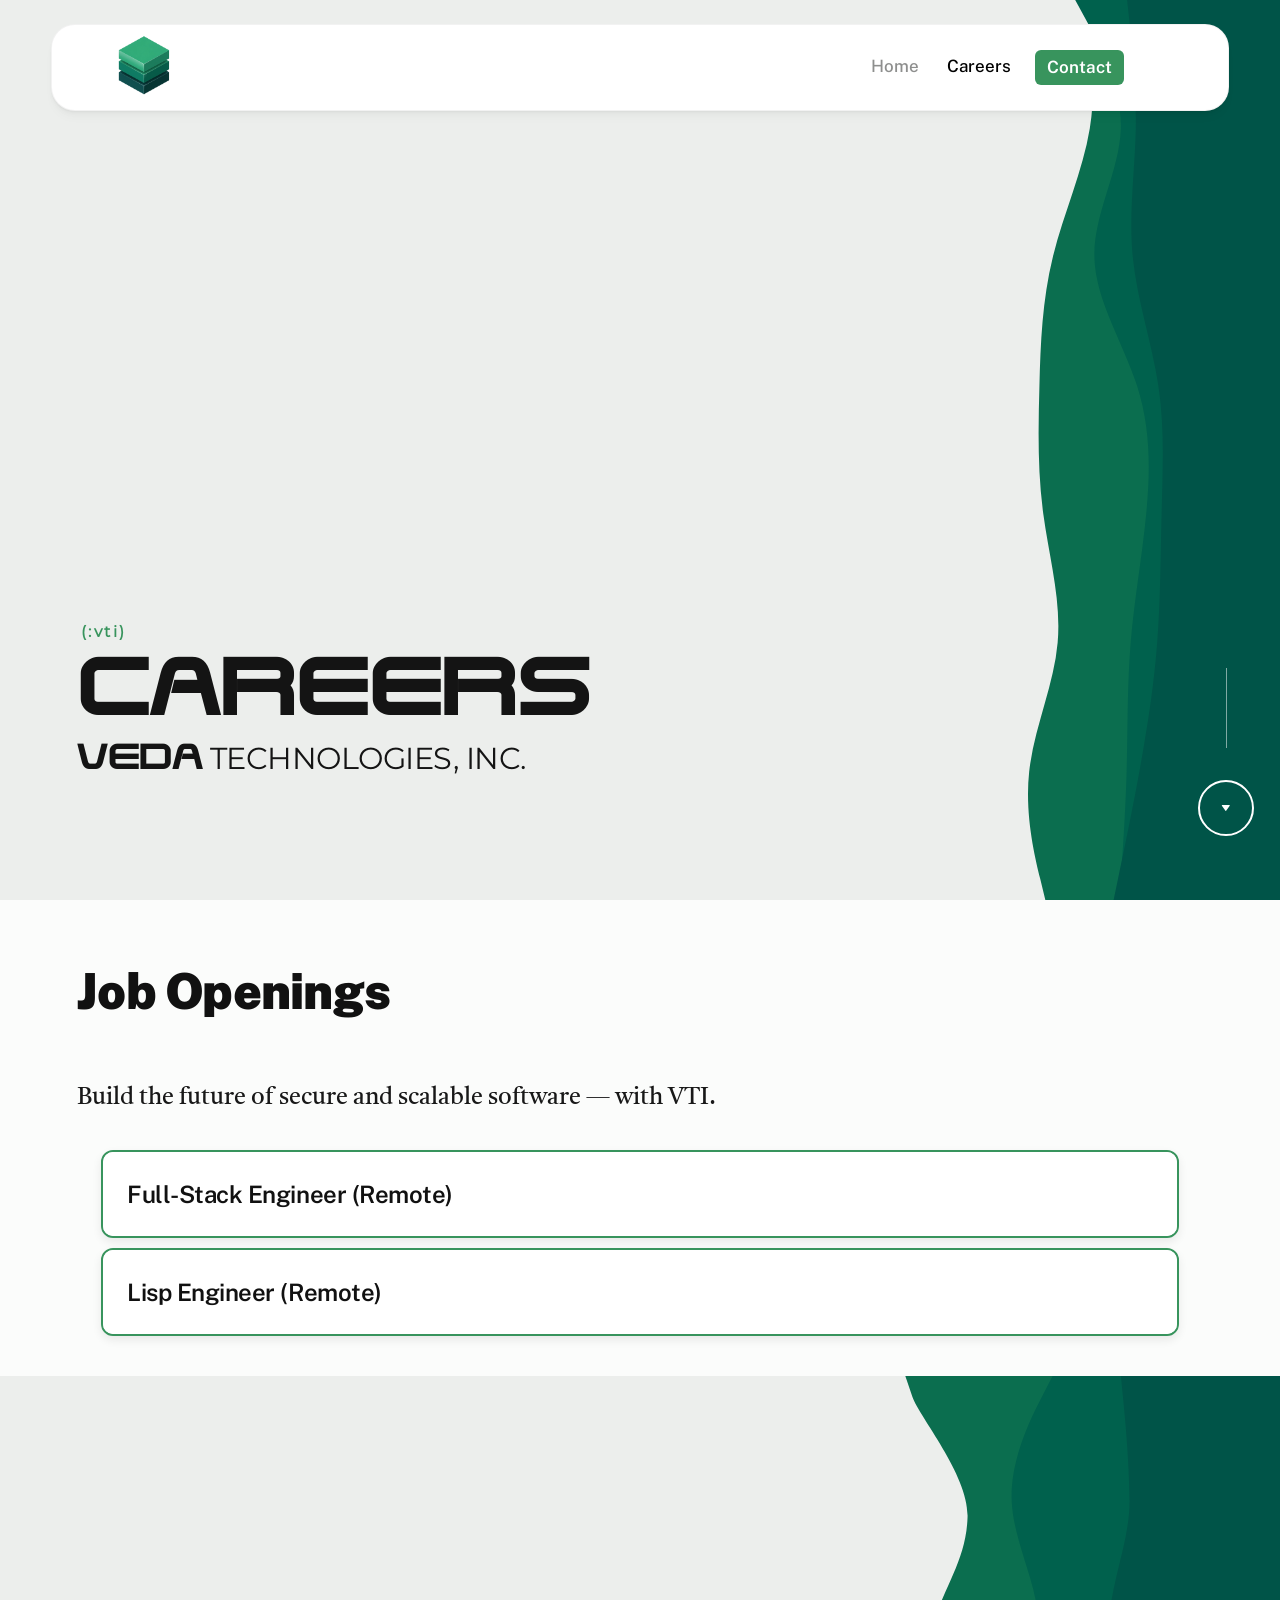
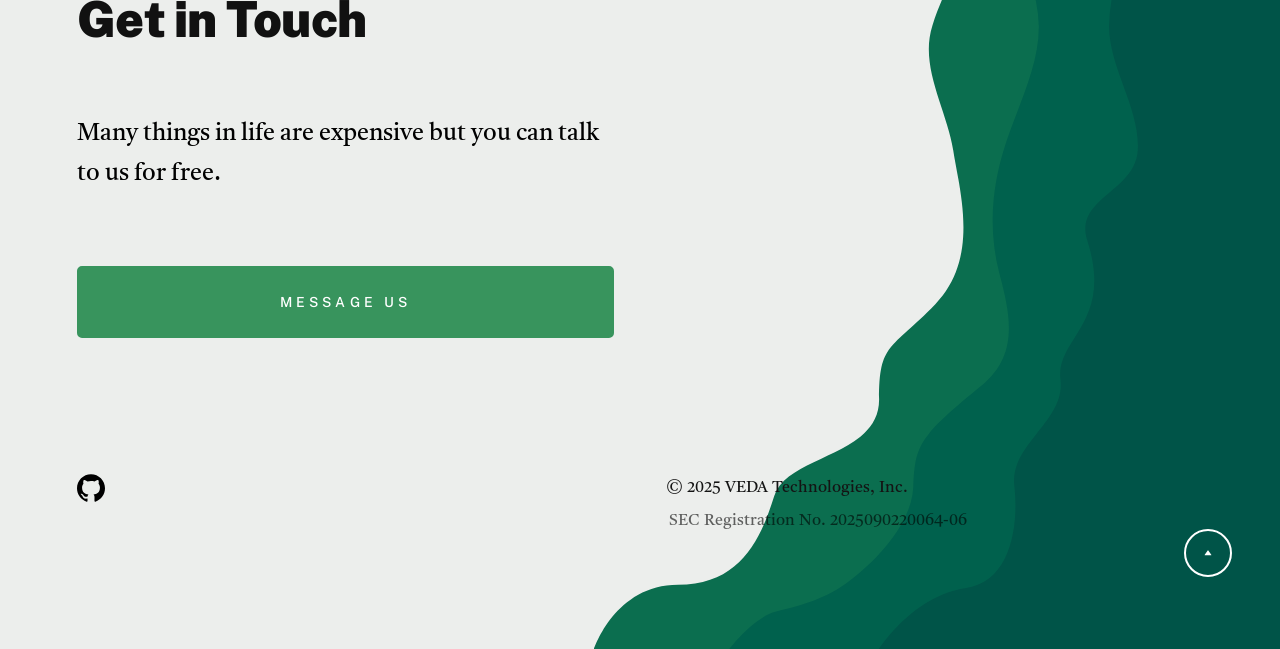
==== commit 7dc91533: "[logo] fix careers and founders navbar" ====
--- a/careers/index.html
+++ b/careers/index.html
@@ -104,42 +104,10 @@
           <div class="s-header__block">
             <div class="s-header__logo">
               <a class="logo smoothscroll" href="#intro">
-                <svg
-                  width="500"
-                  height="500"
-                  viewBox="0 0 500 500"
-                  fill="none"
-                  xmlns="http://www.w3.org/2000/svg"
-                >
-                  <path
-                    d="M33.5 375.741L248.5 500V416.265L33.5 293V375.741Z"
-                    fill="#073B3A"
-                  />
-                  <path
-                    d="M466.5 375.741L250.5 500V416.265L466.5 293V375.741Z"
-                    fill="#073B3A"
-                  />
-                  <path
-                    d="M33.5 290.738L248.5 414V331.262L33.5 208V290.738Z"
-                    fill="#00614D"
-                  />
-                  <path
-                    d="M466.5 290.738L250.5 414V331.262L466.5 208V290.738Z"
-                    fill="#00614D"
-                  />
-                  <path
-                    d="M33.5 206.338L248.5 329V250.639L33.5 126V206.338Z"
-                    fill="#148664"
-                  />
-                  <path
-                    d="M465.5 206.338L250.5 329V250.639L465.5 126V206.338Z"
-                    fill="#148664"
-                  />
-                  <path
-                    d="M465.5 124.005L249.5 249L33.5 124.005L249.5 0L465.5 124.005Z"
-                    fill="#148664"
-                  />
-                </svg>
+                <img
+                  src="../images/logo/vti.webp"
+                  alt="Veda Technologies, Inc."
+                />
               </a>
             </div>
 
@@ -246,8 +214,7 @@
                 <h2 class="text-display-title">Job Openings</h2>
               </div>
               <p class="attention-getter">
-                Build the future of secure and scalable software — with VEDA
-                Technologies, Inc.
+                Build the future of secure and scalable software — with VTI.
               </p>
             </div>
           </div>
@@ -499,7 +466,7 @@
         "@type": "Organization",
         "name": "Veda Technologies, Inc.",
         "url": "https://vedatechnologiesinc.github.io/",
-        "logo": "https://vedatechnologiesinc.github.io/images/veda.webp",
+        "logo": "https://vedatechnologiesinc.github.io/images/logo/vti.webp",
         "sameAs": [
           "https://github.com/vedatechnologiesinc",
           "https://linkedin.com/company/vedatechnologiesinc",
--- a/css/styles.css
+++ b/css/styles.css
@@ -2764,13 +2764,13 @@
   font-weight: 700;
 }
 
-.section-header .attention-getter {
+/* .section-header .attention-getter {
   font-size: 1.6rem;
   color: #555;
   max-width: 700px; /* ensures text doesn't stretch too wide */
-  margin: 0 auto; /* centers the description */
-  line-height: 1.6;
-}
+/* margin: 0 auto; centers the description */
+/* line-height: 1.6;
+} */
 
 @media screen and (max-width: 800px) {
   .testimonials__slide {
@@ -2972,8 +2972,6 @@
   z-index: 3;
   line-height: 1;
   transform: none;
-  width: auto;
-  height: auto;
 }
 
 .s-header__logo a {
@@ -2984,9 +2982,9 @@
   border: none;
 }
 
-.s-header__logo svg {
-  width: 60px;
-  height: 60px;
+.s-header__logo img {
+  width: 80px;
+  margin-bottom: 0;
 }
 
 /* --------------------------------------------------------------------
@@ -3304,7 +3302,7 @@
 
 .s-intro__content-text {
   z-index: 2;
-  grid-column: 1 / span 8;
+  grid-column: 1 / span 16;
   margin-top: 1rem;
 }
 
@@ -3325,6 +3323,19 @@
   font-weight: 800;
   text-transform: uppercase;
 }
+.tagline {
+  font-family: "Poppins", sans-serif;
+  font-size: clamp(2.5rem, 4.5vw, 6.5rem);
+  font-weight: bold;
+  background: linear-gradient(to right, #133c29 0%, #2d8659 50%, #2d8659 100%);
+  background-clip: text;
+  -webkit-background-clip: text;
+  -webkit-text-fill-color: transparent;
+  background-size: 200% 100%;
+  margin: 0;
+  display: inline-block;
+  line-height: 1;
+}
 
 .s-intro__content-title-sub {
   font-family: "Montserrat Ace", sans-serif;
@@ -3334,6 +3345,11 @@
   margin-top: 0;
   margin-bottom: var(--vspace-1_25);
   font-weight: 400;
+}
+
+.sub-tagline {
+  font-size: clamp(0.5rem, 1.5vw, 2.5rem);
+  margin: 0;
 }
 
 .founders-title {
@@ -3682,6 +3698,13 @@
     --hline-width: min(4rem, 4vw);
     left: calc(50% + var(--hline-width) - 2px);
   }
+
+  .tagline {
+    font-size: clamp(2.4rem, 5vw, 4.2rem);
+    background: none;
+    -webkit-background-clip: unset;
+    -webkit-text-fill-color: var(--color-1-darkest);
+  }
 }
 
 @media screen and (max-width: 1080px) {
@@ -3713,6 +3736,10 @@
     font-size: clamp(2.4rem, 5vw, 4.2rem);
     color: black;
     font-weight: 400;
+  }
+
+  .sub-tagline {
+    font-size: clamp(1.3rem, 2.3vw, 2.3rem);
   }
   .s-intro__content-title br {
     display: none;
@@ -3832,7 +3859,7 @@
  *
  * ------------------------------------------------------------------- */
 .s-about {
-  padding-top: var(--vspace-7);
+  padding: var(--vspace-6) 0 var(--vspace-4) 0;
   color: var(--color-3);
   position: relative;
 }
@@ -4171,19 +4198,20 @@
   color: #111;
 }
 
-.section-header .attention-getter {
+/* .section-header .attention-getter {
   font-size: 2.2rem;
   color: #555;
   max-width: 800px;
   margin: 0 auto;
   line-height: 1.6;
   font-family: var(--font-2);
-}
+} */
 
 /* ==================== Founders and Partners detailed container ============================= */
 .founders-detail__container,
 .partners-detail__container {
   max-width: 1200px;
+  height: auto;
   margin: 0 auto;
   padding: 4rem;
   display: flex;
@@ -4196,6 +4224,10 @@
   display: flex;
   align-items: center;
   gap: 3rem;
+}
+
+.founder-row {
+  margin-top: 50px;
 }
 
 .founder-row.reverse {
@@ -4308,13 +4340,58 @@
   text-align: justify;
 }
 
+/* Mobile stacking */
+@media (max-width: 768px) {
+  .founders-image img {
+    bottom: 0;
+  }
+
+  .founders-image.ebzzry img {
+    bottom: -29px;
+    left: 54%;
+  }
+
+  .founders-image.docjem img {
+    bottom: -30px;
+    left: 50%;
+  }
+
+  .founder-row,
+  .founder-row.reverse {
+    flex-direction: column;
+    align-items: center;
+    text-align: center;
+  }
+
+  .founder-text-col,
+  .founder-row.reverse .founder-text-col {
+    margin-top: 2rem;
+    text-align: center !important;
+  }
+
+  .founder-card-col {
+    flex: unset;
+    max-width: 280px;
+    width: 100%;
+    margin: 0 auto;
+    display: flex;
+    justify-content: center;
+  }
+
+  .founders-card {
+    margin: 30% auto 0 auto;
+  }
+
+  .founder-text-col {
+    margin-top: 2rem;
+    text-align: center;
+  }
+}
+
 /* ==================== Careers Page ============================= */
-
 #careers {
-  padding: 40px;
-  font-family: var(--font-2);
-}
-
+  padding: 40px 0;
+}
 /* Container */
 .careers-detail__container {
   width: var(--width-full);
@@ -4434,51 +4511,20 @@
   transition: all 0.3s ease;
 }
 
-/* Mobile stacking */
+/* Mobile Stacking */
+
 @media (max-width: 768px) {
-  .founders-image img {
-    bottom: 0;
-  }
-
-  .founders-image.ebzzry img {
-    bottom: -29px;
-    left: 54%;
-  }
-
-  .founders-image.docjem img {
-    bottom: -30px;
-    left: 50%;
-  }
-
-  .founder-row,
-  .founder-row.reverse {
-    flex-direction: column;
-    align-items: center;
-    text-align: center;
-  }
-
-  .founder-text-col,
-  .founder-row.reverse .founder-text-col {
-    margin-top: 2rem;
-    text-align: center !important;
-  }
-
-  .founder-card-col {
-    flex: unset;
-    max-width: 280px;
-    width: 100%;
-    margin: 0 auto;
-    display: flex;
-    justify-content: center;
-  }
-
-  .founders-card {
-    margin: 0 auto;
-  }
-
-  .founder-text-col {
-    margin-top: 2rem;
-    text-align: center;
+  .careers-detail__container {
+    margin: 0;
+  }
+  .career__title {
+    padding: 10px 12px;
+  }
+  .career__detail.open {
+    padding: 10px;
+  }
+  .career__title h2 {
+    font-size: var(--text-sm);
   }
 }
 
@@ -4499,7 +4545,22 @@
   box-shadow: 0 28px 68px rgba(0, 0, 0, 0.35);
 }
 
-.leader-card,
+.leader-card {
+  position: relative;
+  width: 370px;
+  height: 420px;
+  max-width: 400px;
+  border-radius: 20px;
+  background-color: rgba(7, 59, 58, 0.1);
+  box-shadow: inset 0px -2px 4px rgba(7, 59, 58, 0.5),
+    inset 0px 2px 4px rgba(7, 59, 58, 0.5), 0 8px 32px rgba(0, 0, 0, 0.2);
+  backdrop-filter: blur(25px) brightness(100%);
+  -webkit-backdrop-filter: blur(25px) brightness(100%);
+  overflow: visible;
+  transition: transform 0.3s ease, box-shadow 0.3s ease;
+  z-index: 1;
+}
+
 .partner-card {
   position: relative;
   width: 370px;
@@ -4676,7 +4737,7 @@
 
 .team-card {
   position: relative;
-  width: 100%;
+  width: 370px;
   /* height: 510px; */
   height: auto;
   flex: 1 1 340px;
@@ -4920,13 +4981,11 @@
 
 /* Actual components */
 .s-stack {
-  padding: 12rem 0;
-  margin-top: 4rem;
-  margin-bottom: 4rem;
+  padding: 80px 3rem;
   text-align: center;
   background-color: rgba(255, 255, 255, 0);
 }
-
+/* 
 .s-stack .attention-getter {
   color: #555;
   font-size: 2.2rem;
@@ -4934,7 +4993,7 @@
   margin: 0 auto;
   position: relative;
   z-index: 2;
-}
+} */
 
 /* Cards container */
 .stack-row {
@@ -5071,8 +5130,19 @@
     gap: 5rem;
   }
   .team-card {
+    width: auto;
     flex: 0 0 45%;
   }
+
+  .partner-card {
+    width: auto;
+    flex: 0 0 41%;
+  }
+
+  .partner-card .titus {
+    width: 80%;
+  }
+
   .team-content h3 {
     font-size: 2.2rem;
   }
@@ -5089,9 +5159,17 @@
     align-items: center;
     gap: 5rem;
   }
+
   .team-card {
-    flex: 0 0 100%;
+    width: 90%;
     max-width: 100%;
+  }
+  .partner-card {
+    width: 77%;
+    max-width: 100%;
+  }
+  .partner-card .titus {
+    top: -5px;
   }
   .team-content h3 {
     font-size: 2rem;
@@ -5139,7 +5217,7 @@
 }
 
 /* ==================================================
- * Products and Services Section
+ * Services Section
  * ================================================== */
 .s-services {
   position: relative;
@@ -5167,6 +5245,11 @@
     inset 0px -2px 6px rgba(0, 0, 0, 0.3);
 }
 
+.information-mapping img {
+  margin-top: -10px !important;
+  margin-bottom: 10px !important;
+}
+
 .service-icon-container img {
   max-width: none;
   width: 180px;
@@ -5213,6 +5296,7 @@
   line-height: 1.6;
   color: #000;
   text-align: center;
+  margin: 0;
 }
 
 .service-icon img {
@@ -5304,6 +5388,296 @@
   .service-icon-container img {
     width: 100px;
     height: 100px;
+  }
+}
+
+/* ===================================================================
+  Clients 
+===================================================================*/
+.s-clients {
+  position: relative;
+  padding: 6rem 0;
+  text-align: center;
+  overflow: hidden;
+  background-size: cover;
+  min-height: 300px;
+}
+
+.client-row {
+  display: flex;
+  flex-wrap: nowrap; /* no wrap on large screens */
+  gap: 2rem;
+  align-items: stretch;
+  justify-content: center;
+  padding: 2rem;
+  width: 100%;
+}
+
+.logo-container {
+  background-color: #fff;
+  border-radius: 8px;
+  margin: 1rem 0;
+  display: flex;
+  justify-content: center;
+  align-items: center;
+  flex: 1; /* Equal width distribution */
+  padding: 1rem;
+}
+
+.logo.ppds-logo,
+.logo.chi-phi-logo,
+.logo.samsys-logo {
+  min-height: 225px;
+  display: flex;
+  align-items: center;
+  justify-content: center;
+}
+
+.logo-container.ppc-logo,
+.logo-container.pcs-logo {
+  background-color: #fff;
+}
+
+.logo-container img {
+  width: 100%;
+  height: 110px;
+  /* display: block; */
+  object-fit: contain;
+  margin-bottom: 0;
+}
+
+/* .chi-phi-logo,
+.samsys-logo {
+  background-color: #23395d;
+  width: 100%;
+  height: auto;
+} */
+.logo-container {
+  background-color: #114a26;
+  width: 100%;
+  min-height: 180px;
+}
+/* 
+.chi-phi-logo img,
+.samsys-logo img {
+  width: 300px !important;
+  height: 180px !important;
+  object-fit: contain;
+  display: block;
+  margin: 0 auto;
+} */
+
+.client-items {
+  flex-wrap: wrap;
+  justify-content: center;
+  gap: 2.5rem;
+}
+
+.client-items__item {
+  flex: 1 1 375px;
+  max-width: 400px;
+  background-color: rgba(255, 255, 255, 0.9);
+  border-radius: 12px;
+  padding: 3rem 2.25rem;
+  box-shadow: inset 0px 2px 4px rgba(255, 255, 255, 0.2),
+    inset 0px -2px 4px rgba(0, 0, 0, 0.4);
+  backdrop-filter: blur(10px);
+  transition: transform 0.3s ease, box-shadow 0.3s ease;
+  display: flex; /* Add flex to parent */
+  flex-direction: column; /* Stack children vertically */
+}
+
+.client-items__item:hover {
+  transform: translateY(-5px);
+  box-shadow: 0px 8px 20px rgba(0, 0, 0, 0.4);
+}
+
+.client-items__item h5 {
+  font-size: 24px;
+  margin-top: 1rem;
+  margin-bottom: 1rem;
+  color: #000;
+  text-align: center;
+  font-family: var(--font-2);
+  min-height: 60px;
+}
+
+/* =================== Responsive =================== */
+
+/* medium screen */
+@media (max-width: 1024px) {
+  .client-row {
+    flex-wrap: wrap; /* wrap items into new lines */
+    justify-content: center;
+  }
+
+  .client-row .client-items__item {
+    flex: 1 1 45%; /* two items per row (roughly) */
+    max-width: 48%;
+  }
+
+  .clients-items__item h5 {
+    font-size: 20px;
+  }
+  .clients-items__item p {
+    font-size: 18px;
+  }
+
+  .logo-container img {
+    width: 100% !important;
+    height: 140px;
+  }
+}
+
+/* smaller screen */
+@media (max-width: 768px) {
+  .client-row .client-items__item {
+    flex: 0 0 auto;
+    width: 80vw;
+    max-width: 400px;
+  }
+
+  .client-items__item h5 {
+    font-size: 18px;
+  }
+
+  .client-items__item p {
+    font-size: 16px;
+  }
+
+  .logo-container img {
+    width: 100%;
+    height: 100px;
+  }
+}
+
+/* ===================================================================
+  Partners and Affiliates
+===================================================================*/
+.s-affiliates {
+  position: relative;
+  padding: 6rem 0;
+  text-align: center;
+  overflow: hidden;
+  min-height: 700px;
+}
+
+.affiliates-row {
+  display: flex;
+  flex-wrap: nowrap; /* no wrap on large screens */
+  gap: 2rem;
+  align-items: stretch;
+  justify-content: center;
+  padding: 2rem;
+  width: 100%;
+}
+
+.affiliates-items .logo-container img {
+  width: 100%;
+  max-width: 200px;
+  height: 200px;
+  display: block;
+  margin: 0 auto;
+  object-fit: contain;
+}
+
+.affiliates-items {
+  flex-wrap: wrap;
+  justify-content: center;
+  gap: 2.5rem;
+}
+
+.affiliates-items__item {
+  flex: 1 1 375px;
+  max-width: 400px;
+  background-color: rgba(255, 255, 255, 0.9);
+  border-radius: 12px;
+  padding: 3rem 2.25rem;
+  box-shadow: inset 0px 2px 4px rgba(255, 255, 255, 0.2),
+    inset 0px -2px 4px rgba(0, 0, 0, 0.4);
+  backdrop-filter: blur(10px);
+  transition: transform 0.3s ease, box-shadow 0.3s ease;
+  display: flex; /* Add flex to parent */
+  flex-direction: column; /* Stack children vertically */
+}
+
+.affiliates-items__item:hover {
+  transform: translateY(-5px);
+  box-shadow: 0px 8px 20px rgba(0, 0, 0, 0.4);
+}
+
+.affiliates-items__item h5 {
+  font-size: 24px;
+  margin-top: 1rem;
+  margin-bottom: 1rem;
+  color: #000;
+  text-align: center;
+  font-family: var(--font-2);
+}
+
+.pc4me-logo {
+  background-color: #1d1d1d;
+  width: 100%;
+  height: auto;
+}
+
+/* =================== Responsive =================== */
+
+/* medium screen */
+@media (max-width: 1024px) {
+  .affiliates-row {
+    flex-wrap: wrap; /* wrap items into new lines */
+    justify-content: center;
+  }
+
+  .affiliates-row .affiliates-items__item {
+    flex: 1 1 45%; /* two items per row (roughly) */
+    max-width: 48%;
+  }
+
+  .s-affiliates > * {
+    position: relative;
+    z-index: 1;
+  }
+
+  .affiliates-items__item h5 {
+    font-size: 20px;
+  }
+
+  .logo-container img {
+    width: 140px;
+    height: 140px;
+  }
+
+  .logo-container.ppdsi-logo img {
+    width: 140px;
+    height: 100px;
+  }
+}
+
+/* smaller screen */
+@media (max-width: 768px) {
+  .s-affiliates::before,
+  .s-affiliates::after {
+    width: 280px;
+    height: 280px;
+    opacity: 0.9;
+  }
+
+  .affiliates-row {
+    flex-direction: column;
+    align-items: center;
+    gap: 20px;
+  }
+
+  .affiliates-row .affiliates-items__item {
+    flex: 0 0 auto;
+    width: 80vw;
+    max-width: 400px;
+  }
+
+  .affiliates-items__item h5 {
+    font-size: 18px;
   }
 }
 
@@ -5608,3 +5982,211 @@
     background-position: center top;
   }
 }
+/* =======================================================================
+Products Section
+========================================================================== */
+.s-products {
+  position: relative;
+  padding: 6rem 0;
+  background-color: #000000; /* dark background */
+  text-align: center;
+  overflow: hidden;
+  background: url("../images/backgrounds/blob-bg.svg") no-repeat center center;
+  background-attachment: fixed;
+  background-size: cover;
+  min-height: 700px;
+}
+
+.products-items {
+  display: flex;
+  flex-wrap: nowrap; /* no wrap on large screens */
+  gap: 2rem;
+  align-items: stretch;
+  justify-content: center;
+  padding: 2rem;
+  width: 100%;
+}
+
+.product-icon-container {
+  background-color: #fff;
+  border-radius: 8px;
+  display: flex;
+  justify-content: center;
+  align-items: center;
+  flex: 1; /* Equal width distribution */
+}
+
+.product-icon-container img {
+  width: auto;
+  max-width: 450px;
+  height: 200px;
+  display: block;
+  margin: 10px auto;
+  object-fit: cover;
+}
+
+.products-items {
+  flex-wrap: wrap;
+  justify-content: center;
+  gap: 2.5rem;
+}
+
+.product-items__item {
+  flex: 1 1 375px;
+  max-width: 600px;
+  background-color: rgba(255, 255, 255, 0.9);
+  border-radius: 12px;
+  padding: 3rem 2.25rem;
+  box-shadow: inset 0px 2px 4px rgba(255, 255, 255, 0.2),
+    inset 0px -2px 4px rgba(0, 0, 0, 0.4);
+  backdrop-filter: blur(10px);
+  transition: transform 0.3s ease, box-shadow 0.3s ease;
+  display: flex; /* Add flex to parent */
+  flex-direction: column; /* Stack children vertically */
+}
+
+.product-items__item:hover {
+  transform: translateY(-5px);
+  box-shadow: 0px 8px 20px rgba(0, 0, 0, 0.4);
+}
+
+.product-items__item h5 {
+  font-size: 24px;
+  margin-top: 1rem;
+  margin-bottom: 1rem;
+  color: #000;
+  text-align: center;
+  font-family: var(--font-2);
+}
+
+.product-items__item p {
+  margin-bottom: 0;
+}
+
+@media (max-width: 1024px) {
+  .s-products {
+    background: #eceeec;
+  }
+  .product-items__item {
+    flex: 1 1 45%; /* 2 cards per row */
+    max-width: 500px;
+    padding: 2.5rem 2rem;
+  }
+  /* top-left blob */
+  .s-products::before {
+    content: "";
+    position: absolute;
+    top: 0;
+    left: 0;
+    width: 350px;
+    height: 350px;
+    background: url("../images/backgrounds/top-left-blob.svg ") no-repeat;
+    background-size: contain;
+    z-index: 0;
+  }
+
+  /* bottom-right blob */
+  .s-products::after {
+    content: "";
+    position: absolute;
+    bottom: 0;
+    right: 0;
+    width: 350px;
+    height: 350px;
+    background: url("../images/backgrounds/bottom-right-blob.svg") no-repeat;
+    background-size: contain;
+    z-index: 0;
+  }
+
+  .s-products > * {
+    position: relative;
+    z-index: 1;
+  }
+
+  .product-items__item {
+    flex: 1 1 40%; /* full width per card */
+    max-width: 50%;
+    padding: 2rem 1.75rem;
+  }
+}
+
+@media (max-width: 768px) {
+  .s-products::before,
+  .s-products::after {
+    width: 280px;
+    height: 280px;
+    opacity: 0.9;
+  }
+
+  .product-icon-container img {
+    max-width: 330px;
+  }
+}
+
+@media (max-width: 480px) {
+  .product-items__item {
+    flex: 1 1 100%; /* full width per card */
+    max-width: 100%;
+    padding: 2rem 1.75rem;
+  }
+}
+
+/* Modal container */
+.image-modal {
+  display: none;
+  position: fixed;
+  z-index: 1000;
+  padding-top: 80px;
+  left: 0;
+  top: 0;
+  width: 100%;
+  height: 100%;
+  overflow: auto;
+  background-color: rgba(0, 0, 0, 0.85);
+}
+
+/* Modal image */
+.image-modal-content {
+  display: block;
+  margin: auto;
+  max-width: 90%;
+  max-height: 80vh;
+  border-radius: 10px;
+  box-shadow: 0 0 25px rgba(0, 0, 0, 0.5);
+  animation: zoomIn 0.3s ease;
+}
+
+/* Caption text */
+#imageModalCaption {
+  margin: 15px auto;
+  text-align: center;
+  color: #ddd;
+  font-size: 1rem;
+}
+
+/* Close button */
+.image-modal-close {
+  position: absolute;
+  top: 25px;
+  right: 35px;
+  color: #fff;
+  font-size: 40px;
+  font-weight: bold;
+  cursor: pointer;
+  transition: 0.3s;
+}
+.image-modal-close:hover {
+  color: #ccc;
+}
+
+/* Animation */
+@keyframes zoomIn {
+  from {
+    transform: scale(0.8);
+    opacity: 0;
+  }
+  to {
+    transform: scale(1);
+    opacity: 1;
+  }
+}
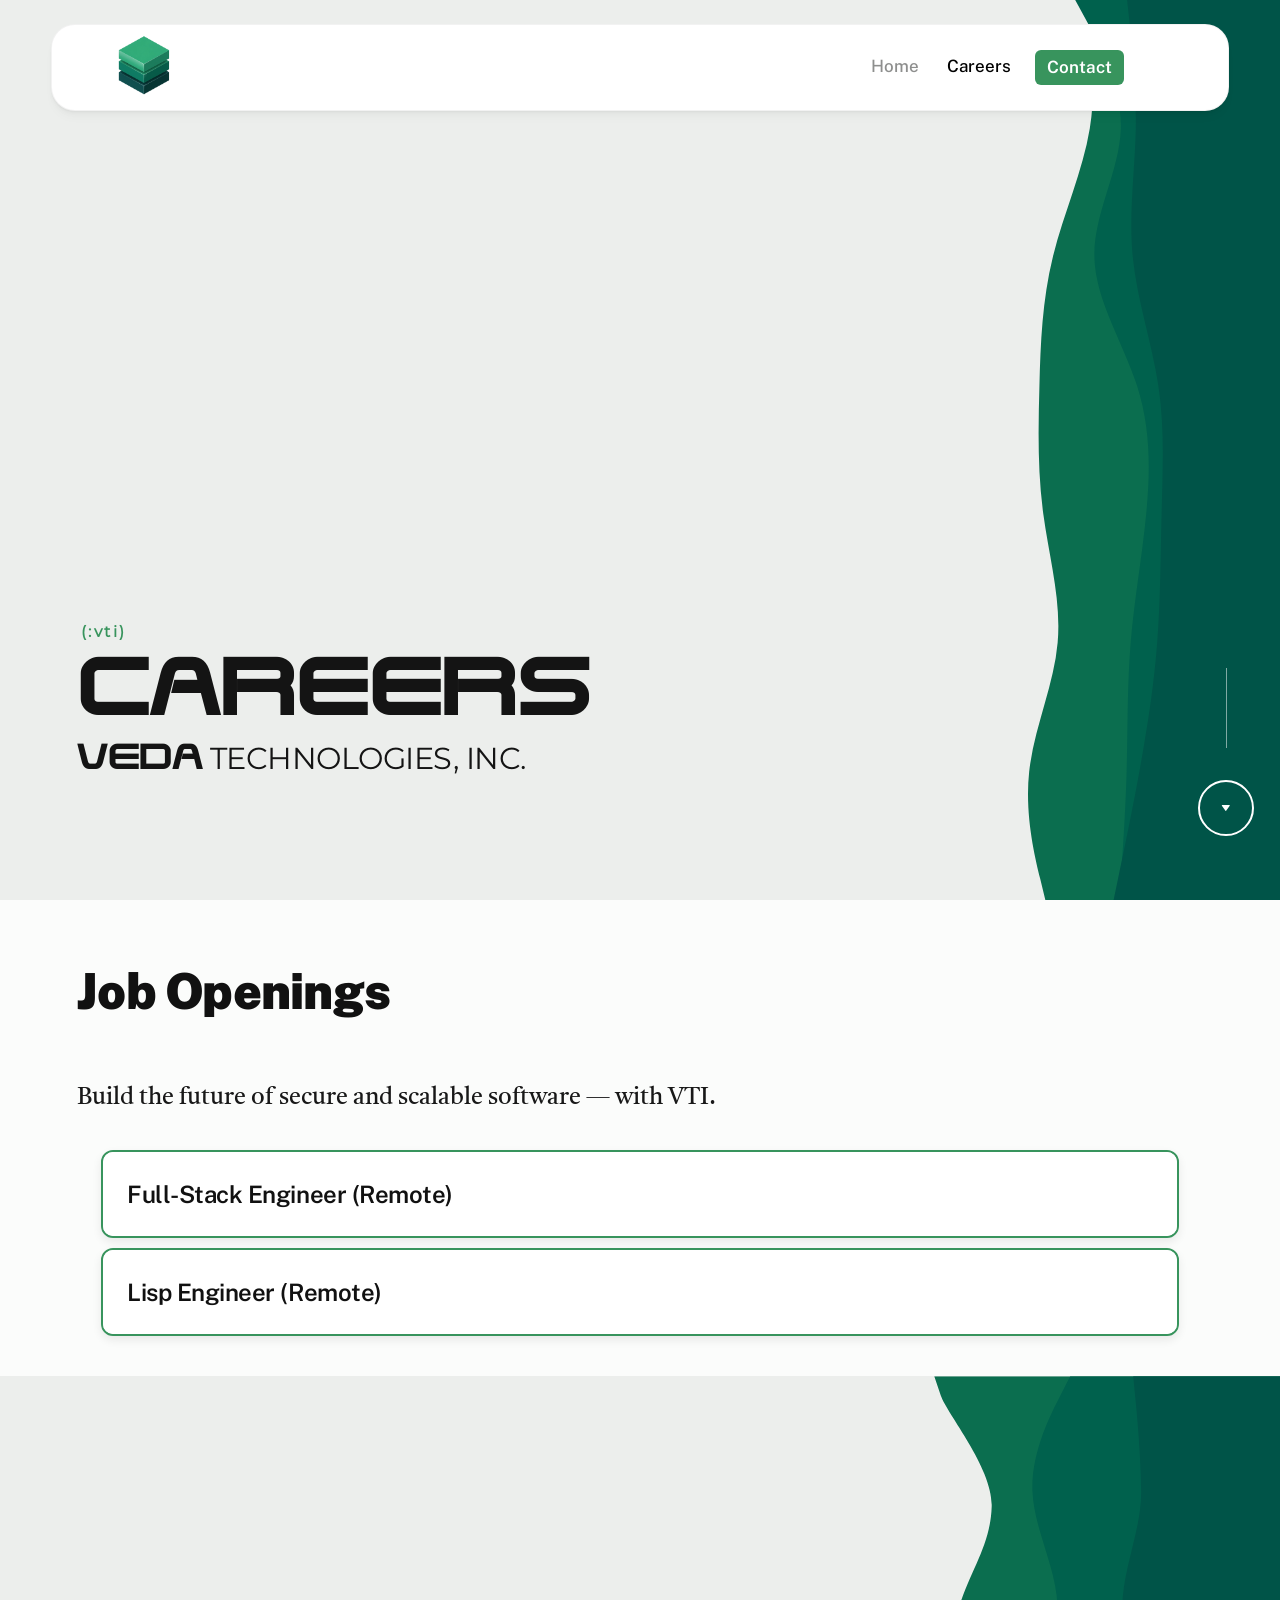
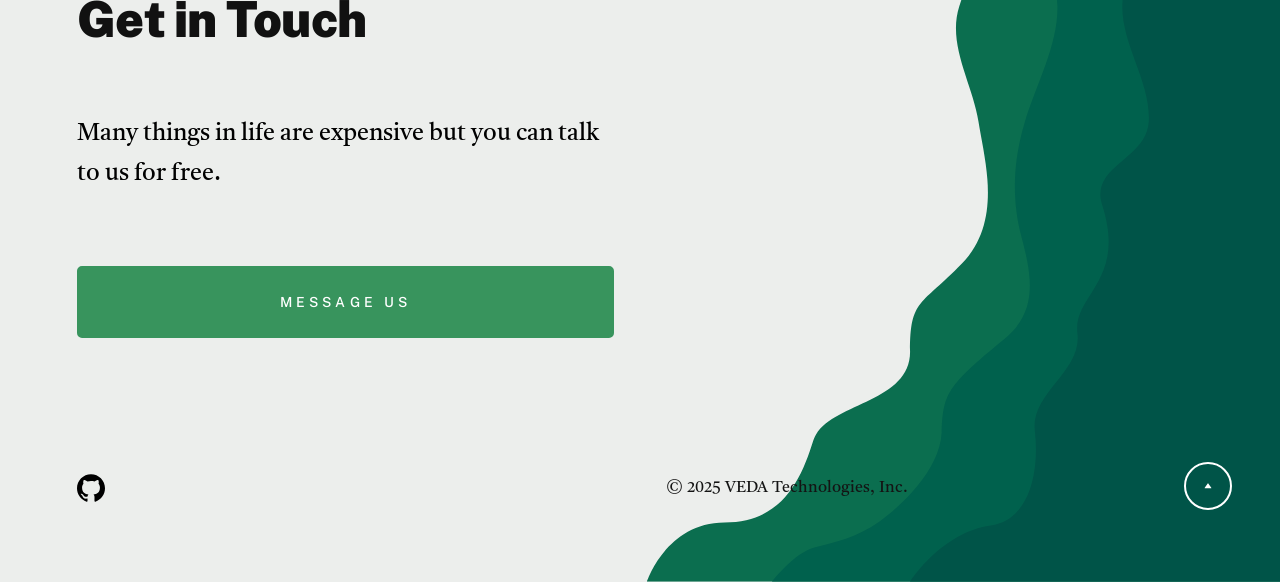
==== commit 4aed20d9: "[content] clean up" ====
--- a/careers/index.html
+++ b/careers/index.html
@@ -428,7 +428,6 @@
             <p class="ss-copyright">
               <span>© 2025 VEDA Technologies, Inc. </span>
             </p>
-            <p class="ss-sec">SEC Registration No. 2025090220064-06</p>
           </div>
         </div>
         <!-- end section-footer__bottom -->
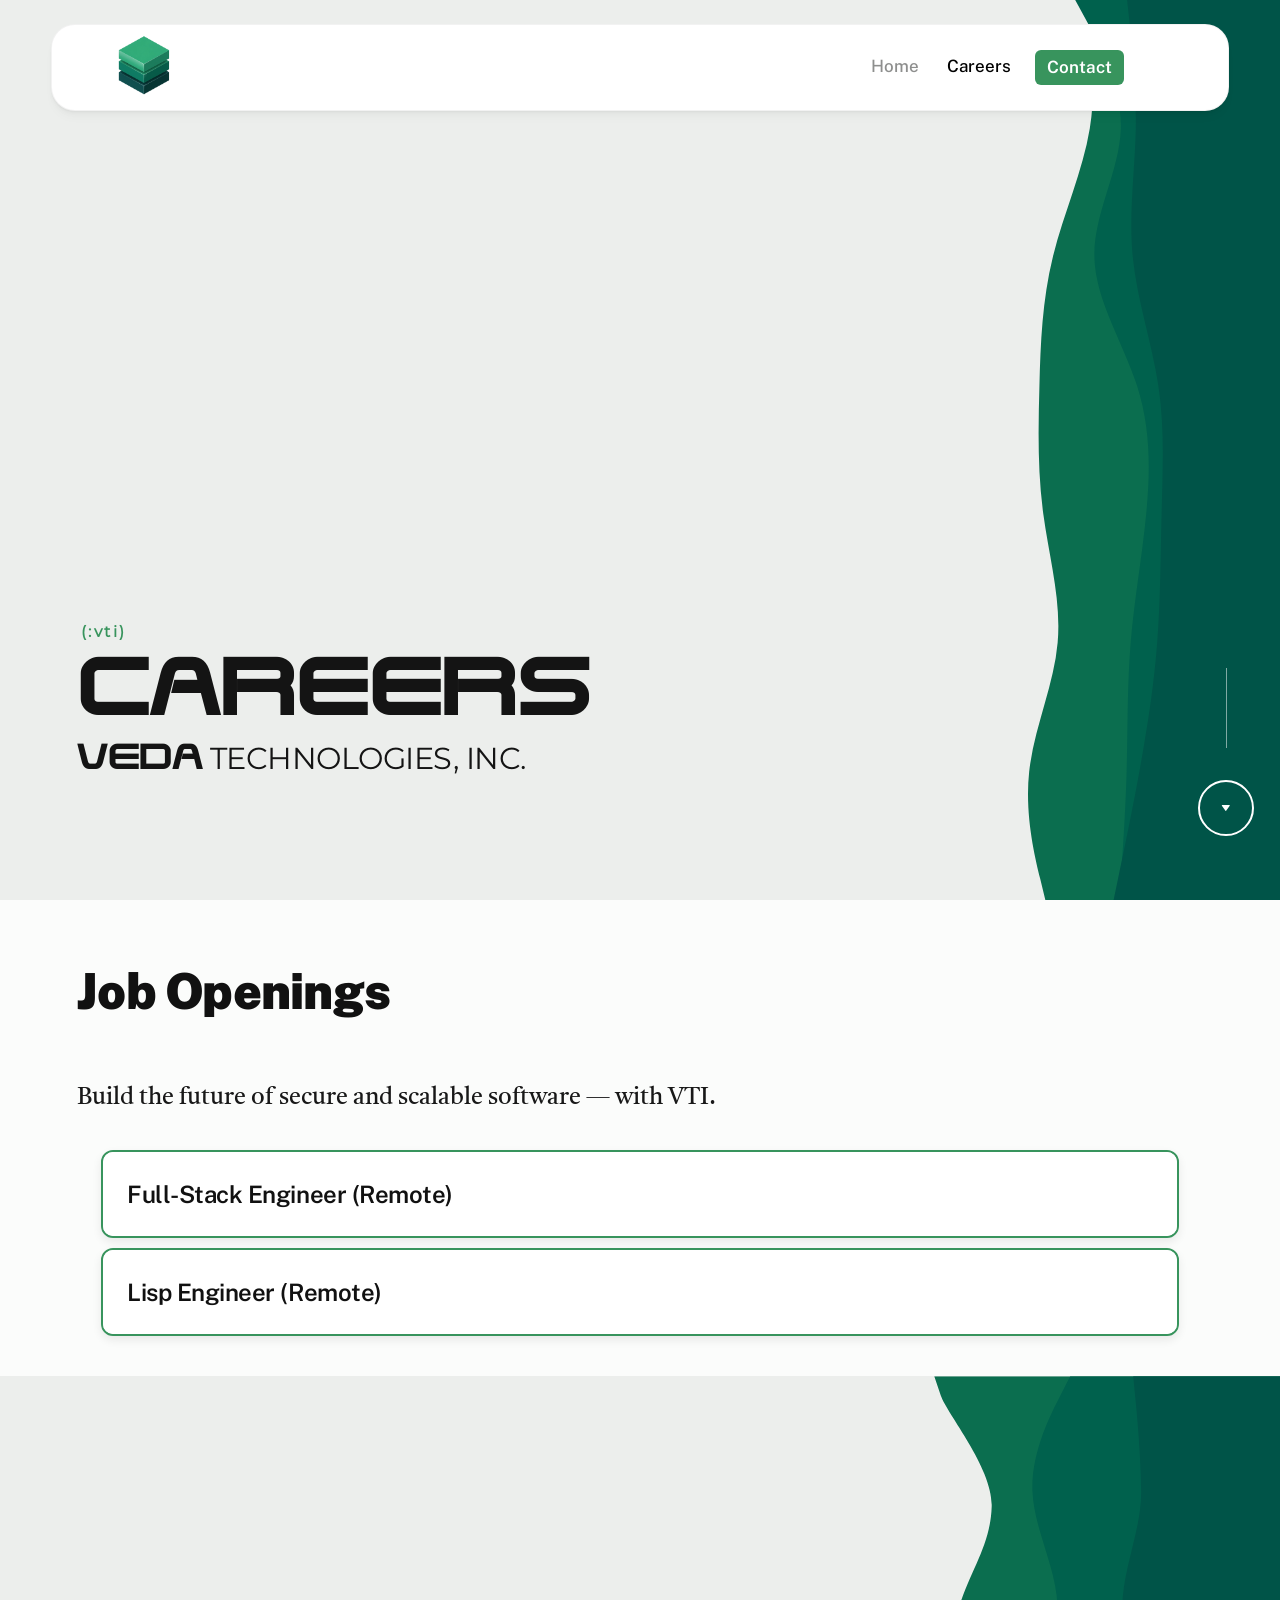
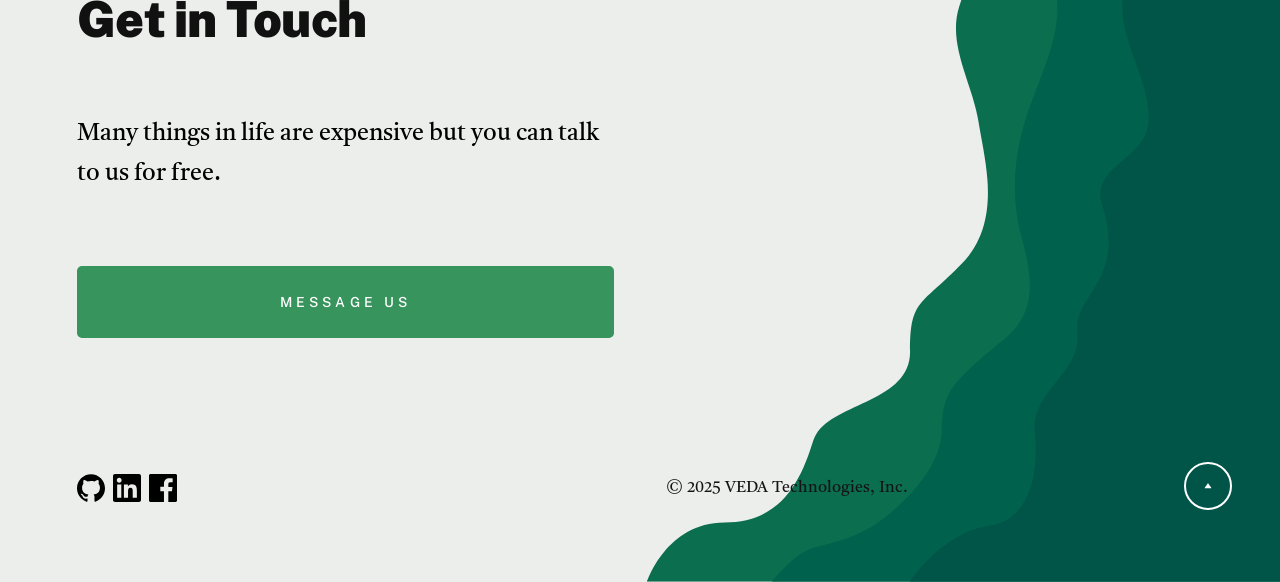
==== commit dbe77aca: "[content] clean up" ====
--- a/careers/index.html
+++ b/careers/index.html
@@ -341,7 +341,7 @@
         </div>
         <!-- end section-footer__buttons -->
 
-        <div class="row s-footer__bottom">
+                <div class="row s-footer__bottom">
           <div class="column xl-6 lg-12">
             <ul class="s-footer__social social-list">
               <!-- GitHub -->
@@ -361,22 +361,22 @@
                   >
                     <path
                       d="M12 .297c-6.63 0-12 5.373-12 12
-                                        0 5.303 3.438 9.8 8.205 11.387.6.113.82-.258.82-.577
-                                        0-.285-.01-1.04-.015-2.04-3.338.724-4.042-1.61-4.042-1.61
-                                        -.546-1.387-1.333-1.757-1.333-1.757-1.09-.744.083-.729.083-.729
-                                        1.205.084 1.84 1.236 1.84 1.236 1.07 1.835 2.807 1.305
-                                        3.492.998.108-.776.418-1.305.762-1.605-2.665-.3-5.466-1.332-5.466-5.93
-                                        0-1.31.468-2.38 1.236-3.22-.123-.303-.536-1.523.117-3.176
-                                        0 0 1.008-.322 3.301 1.23a11.5 11.5 0 0 1 3.003-.404
-                                        c1.018.005 2.043.138 3.003.404
-                                        2.291-1.552 3.297-1.23 3.297-1.23
-                                        .655 1.653.242 2.873.12 3.176
-                                        .77.84 1.235 1.91 1.235 3.22
-                                        0 4.61-2.803 5.628-5.475 5.922
-                                        .43.372.823 1.102.823 2.222
-                                        0 1.606-.015 2.898-.015 3.293
-                                        0 .322.216.694.825.576C20.565 22.092
-                                        24 17.592 24 12.297c0-6.627-5.373-12-12-12"
+                                          0 5.303 3.438 9.8 8.205 11.387.6.113.82-.258.82-.577
+                                          0-.285-.01-1.04-.015-2.04-3.338.724-4.042-1.61-4.042-1.61
+                                          -.546-1.387-1.333-1.757-1.333-1.757-1.09-.744.083-.729.083-.729
+                                          1.205.084 1.84 1.236 1.84 1.236 1.07 1.835 2.807 1.305
+                                          3.492.998.108-.776.418-1.305.762-1.605-2.665-.3-5.466-1.332-5.466-5.93
+                                          0-1.31.468-2.38 1.236-3.22-.123-.303-.536-1.523.117-3.176
+                                          0 0 1.008-.322 3.301 1.23a11.5 11.5 0 0 1 3.003-.404
+                                          c1.018.005 2.043.138 3.003.404
+                                          2.291-1.552 3.297-1.23 3.297-1.23
+                                          .655 1.653.242 2.873.12 3.176
+                                          .77.84 1.235 1.91 1.235 3.22
+                                          0 4.61-2.803 5.628-5.475 5.922
+                                          .43.372.823 1.102.823 2.222
+                                          0 1.606-.015 2.898-.015 3.293
+                                          0 .322.216.694.825.576C20.565 22.092
+                                          24 17.592 24 12.297c0-6.627-5.373-12-12-12"
                     />
                   </svg>
                   <span class="u-screen-reader-text">GitHub</span>
@@ -384,45 +384,82 @@
               </li>
 
               <!-- LinkedIn -->
-              <!-- <li>
-                            <a href="https://linkedin.com/company/vedatechnologiesinc" target="_blank" rel="noopener">
-                               
-                                <svg xmlns="http://www.w3.org/2000/svg" width="24" height="24"
-                                    viewBox="0 0 24 24" style="fill:rgba(0,0,0,1);">
-                                    <path d="M20.452 20.452h-3.554v-5.569c0-1.328-.027-3.041-1.852-3.041
-                                        -1.853 0-2.137 1.445-2.137 2.939v5.671H9.354V9h3.414v1.561h.049
-                                        c.476-.9 1.637-1.852 3.37-1.852 3.601 0 4.268 2.37 4.268 5.455v6.288zM5.337
-                                        7.433c-1.144 0-2.07-.927-2.07-2.07 0-1.143.926-2.07 2.07-2.07
-                                        1.143 0 2.07.927 2.07 2.07 0 1.143-.927 2.07-2.07 2.07zm1.777
-                                        13.019H3.56V9h3.554v11.452zM22.225 0H1.771C.792 0 0 .774 0
-                                        1.729v20.542C0 23.227.792 24 1.771 24h20.451C23.2
-                                        24 24 23.227 24 22.271V1.729C24 .774 23.2 0 22.225 0z"/>
-                                </svg>
-                                <span class="u-screen-reader-text">LinkedIn</span>
-                            </a>
-                        </li> -->
+              <li>
+                <a
+                  href="https://linkedin.com/company/vedatechnologiesinc"
+                  target="_blank"
+                  rel="noopener"
+                >
+                  <svg
+                    xmlns="http://www.w3.org/2000/svg"
+                    width="24"
+                    height="24"
+                    viewBox="0 0 24 24"
+                    style="fill: rgba(0, 0, 0, 1)"
+                  >
+                    <path
+                      d="M20.452 20.452h-3.554v-5.569c0-1.328-.027-3.041-1.852-3.041
+                                          -1.853 0-2.137 1.445-2.137 2.939v5.671H9.354V9h3.414v1.561h.049
+                                          c.476-.9 1.637-1.852 3.37-1.852 3.601 0 4.268 2.37 4.268 5.455v6.288zM5.337
+                                          7.433c-1.144 0-2.07-.927-2.07-2.07 0-1.143.926-2.07 2.07-2.07
+                                          1.143 0 2.07.927 2.07 2.07 0 1.143-.927 2.07-2.07 2.07zm1.777
+                                          13.019H3.56V9h3.554v11.452zM22.225 0H1.771C.792 0 0 .774 0
+                                          1.729v20.542C0 23.227.792 24 1.771 24h20.451C23.2
+                                          24 24 23.227 24 22.271V1.729C24 .774 23.2 0 22.225 0z"
+                    />
+                  </svg>
+                  <span class="u-screen-reader-text">LinkedIn</span>
+                </a>
+              </li>
+
+              <!-- Facebook -->
+              <li>
+                <a
+                  href="https://www.facebook.com/profile.php?id=61584375296945"
+                  target="_blank"
+                  rel="noopener"
+                >
+                  <svg
+                    xmlns="http://www.w3.org/2000/svg"
+                    width="24"
+                    height="24"
+                    viewBox="0 0 24 24"
+                    style="fill: rgba(0, 0, 0, 1)"
+                  >
+                    <path
+                      d="M22.675 0H1.325C.593 0 0 .593 0 1.326v21.348C0 23.406.593 24 
+           1.325 24h11.495v-9.294H9.691V11.01h3.129V8.414c0-3.1 1.893-4.788 
+           4.659-4.788 1.325 0 2.463.099 2.795.143v3.24l-1.918.001c-1.504 
+           0-1.795.715-1.795 1.763v2.316h3.587l-.467 3.696h-3.12V24h6.116C23.406 
+           24 24 23.406 24 22.674V1.326C24 .593 23.406 0 22.675 0z"
+                    />
+                  </svg>
+                  <span class="u-screen-reader-text">Facebook</span>
+                </a>
+              </li>
 
               <!-- YouTube -->
               <!-- <li>
-                            <a href="https://youtube.com/@vedatechnologiesinc" target="_blank" rel="noopener">
-                             
-                                <svg xmlns="http://www.w3.org/2000/svg" width="24" height="24"
-                                    viewBox="0 0 24 24" style="fill:rgba(0,0,0,1);">
-                                    <path d="M23.498 6.186a2.974 2.974 0 0 0-2.09-2.106C19.505
-                                        3.5 12 3.5 12 3.5s-7.505 0-9.408.58a2.974 2.974 0 0
-                                        0-2.09 2.106A31.533 31.533 0 0 0 .5 12a31.533 31.533 0
-                                        0 0 .002 5.814 2.974 2.974 0 0 0 2.09 2.106C4.495
-                                        20.5 12 20.5 12 20.5s7.505 0 9.408-.58a2.974 2.974 0
-                                        0 0 2.09-2.106A31.533 31.533 0 0 0 23.5 12a31.533
-                                        31.533 0 0 0-.002-5.814zM9.75 15.568V8.432L15.818
-                                        12l-6.068 3.568z"/>
-                                </svg>
-                                <span class="u-screen-reader-text">YouTube</span>
-                            </a>
-                        </li> -->
+                              <a href="https://youtube.com/@vedatechnologiesinc" target="_blank" rel="noopener">
+                                  
+                                  <svg xmlns="http://www.w3.org/2000/svg" width="24" height="24"
+                                      viewBox="0 0 24 24" style="fill:rgba(0,0,0,1);">
+                                      <path d="M23.498 6.186a2.974 2.974 0 0 0-2.09-2.106C19.505
+                                          3.5 12 3.5 12 3.5s-7.505 0-9.408.58a2.974 2.974 0 0
+                                          0-2.09 2.106A31.533 31.533 0 0 0 .5 12a31.533 31.533 0
+                                          0 0 .002 5.814 2.974 2.974 0 0 0 2.09 2.106C4.495
+                                          20.5 12 20.5 12 20.5s7.505 0 9.408-.58a2.974 2.974 0
+                                          0 0 2.09-2.106A31.533 31.533 0 0 0 23.5 12a31.533
+                                          31.533 0 0 0-.002-5.814zM9.75 15.568V8.432L15.818
+                                          12l-6.068 3.568z"/>
+                                  </svg>
+                                  <span class="u-screen-reader-text">YouTube</span>
+                              </a>
+                          </li> -->
             </ul>
           </div>
           <!-- end section-footer__social -->
+
 
           <div class="column xl-6 lg-12">
             <p class="ss-copyright">
@@ -463,7 +500,7 @@
       {
         "@context": "https://schema.org",
         "@type": "Organization",
-        "name": "Veda Technologies, Inc.",
+        "name": "VEDA Technologies, Inc.",
         "url": "https://vedatechnologiesinc.github.io/",
         "logo": "https://vedatechnologiesinc.github.io/images/logo/vti.webp",
         "sameAs": [
@@ -482,30 +519,6 @@
             "name": "Dr. Jeanne Marie Ciño Martínez",
             "jobTitle": "CFO"
           }
-        ],
-        "partners": [
-          {
-            "@type": "Person",
-            "name": "Carlos Manuel",
-            "jobTitle": "Industrial Partner"
-          }
-        ],
-        "employee": [
-          {
-            "@type": "Person",
-            "name": "Benito Raphael T. Sicat IV",
-            "jobTitle": "Software Engineer"
-          },
-          {
-            "@type": "Person",
-            "name": "Cassidy Dwayne Holt J. Garcia",
-            "jobTitle": "Software Engineer"
-          },
-          {
-            "@type": "Person",
-            "name": "Cristina Mae B. Lucido",
-            "jobTitle": "Software Engineer"
-          }
         ]
       }
     </script>
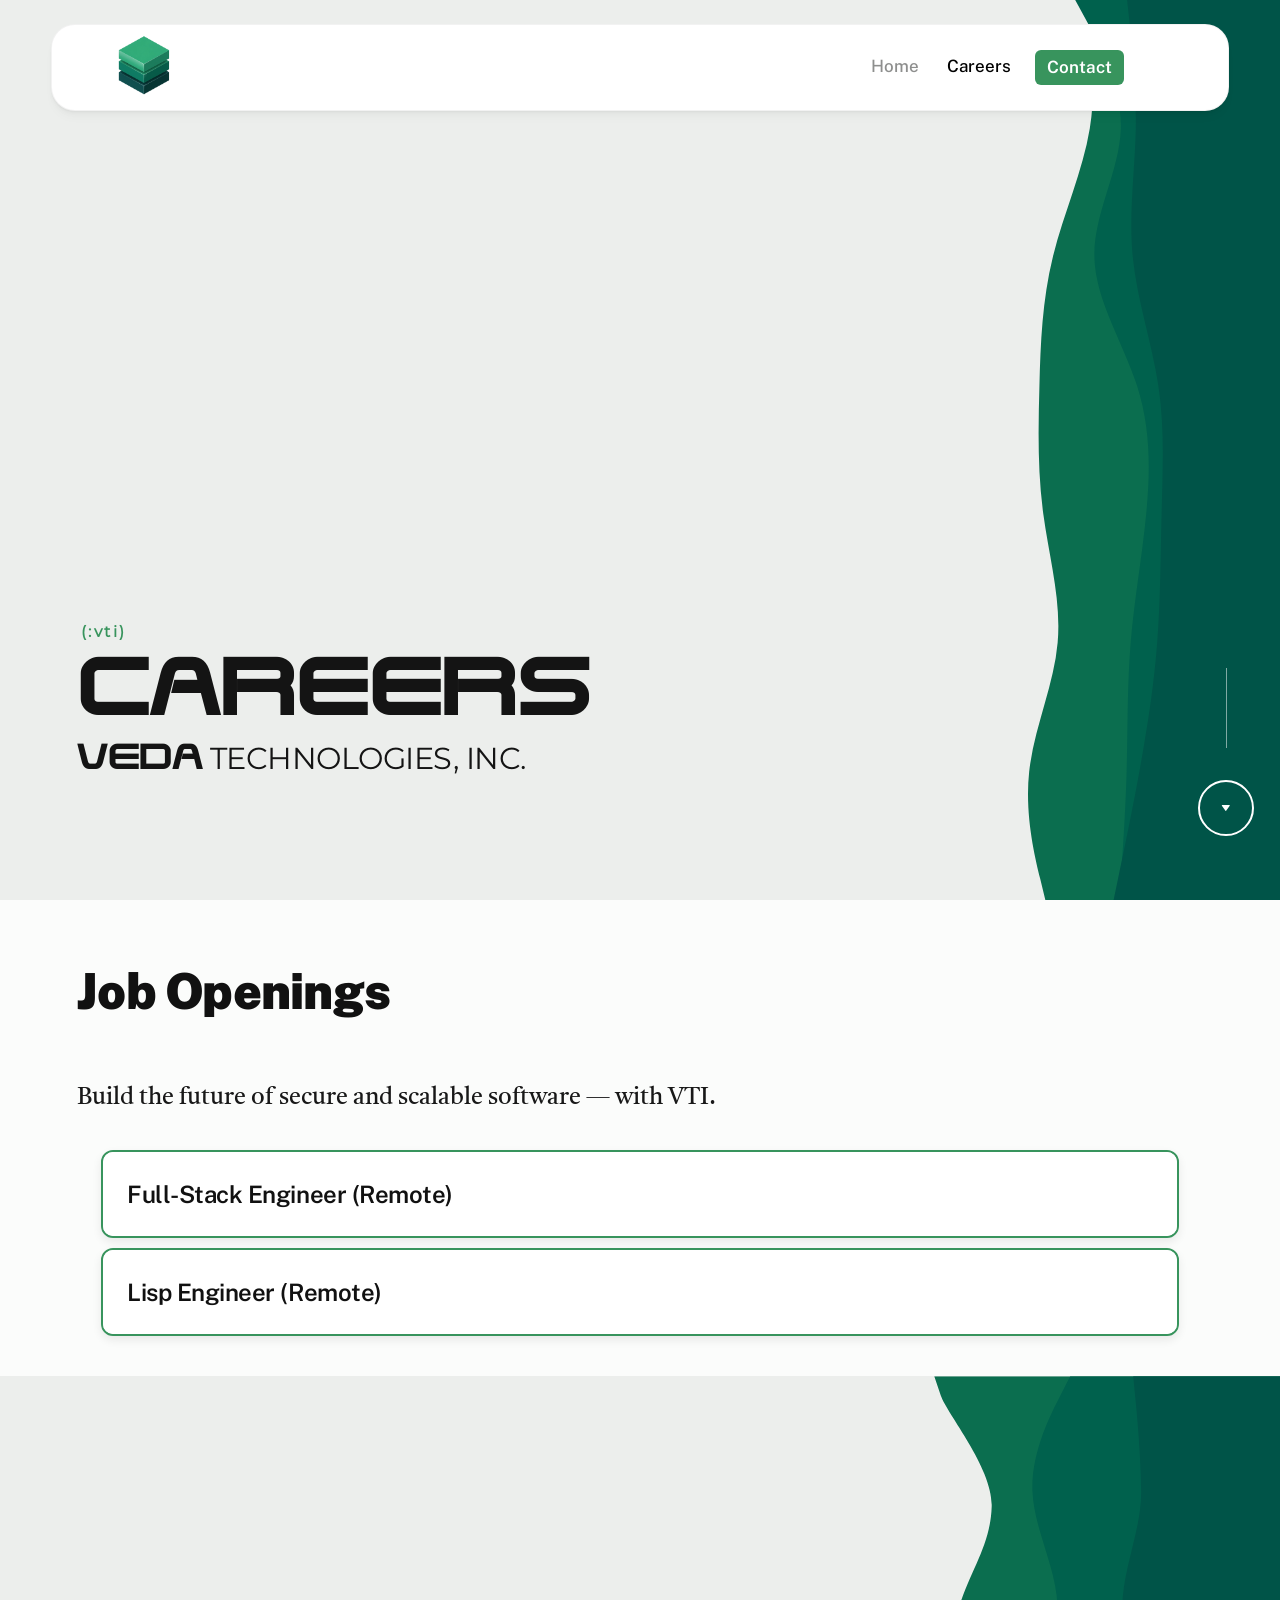
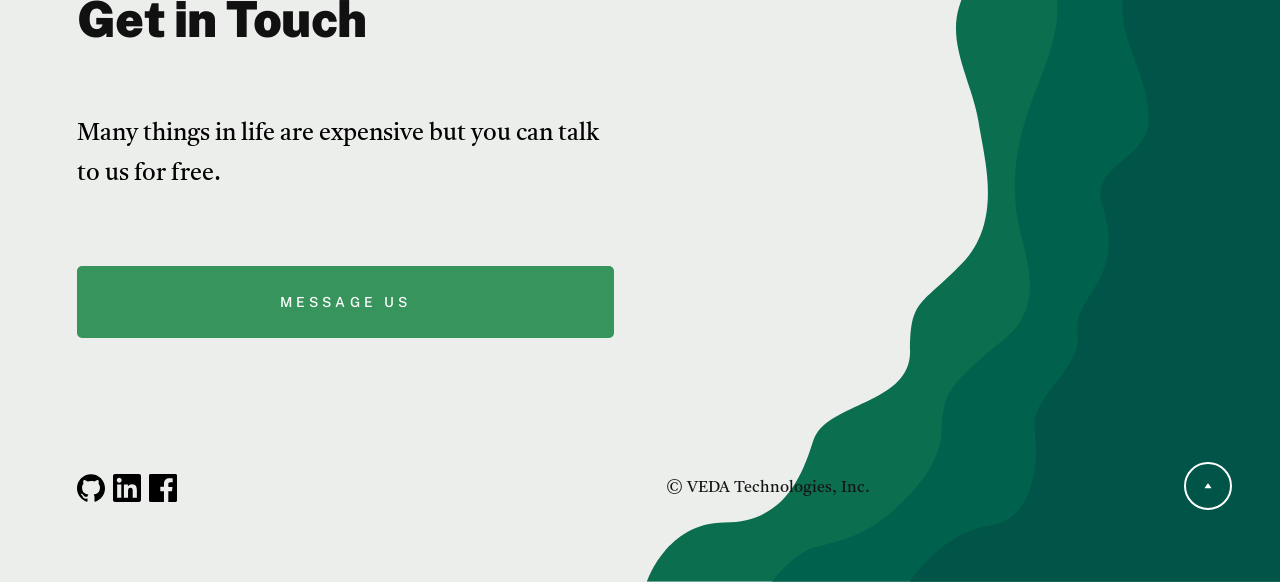
==== commit dd051229: "[content] refactor pages" ====
--- a/careers/index.html
+++ b/careers/index.html
@@ -463,7 +463,7 @@
 
           <div class="column xl-6 lg-12">
             <p class="ss-copyright">
-              <span>© 2025 VEDA Technologies, Inc. </span>
+              <span>© VEDA Technologies, Inc. </span>
             </p>
           </div>
         </div>
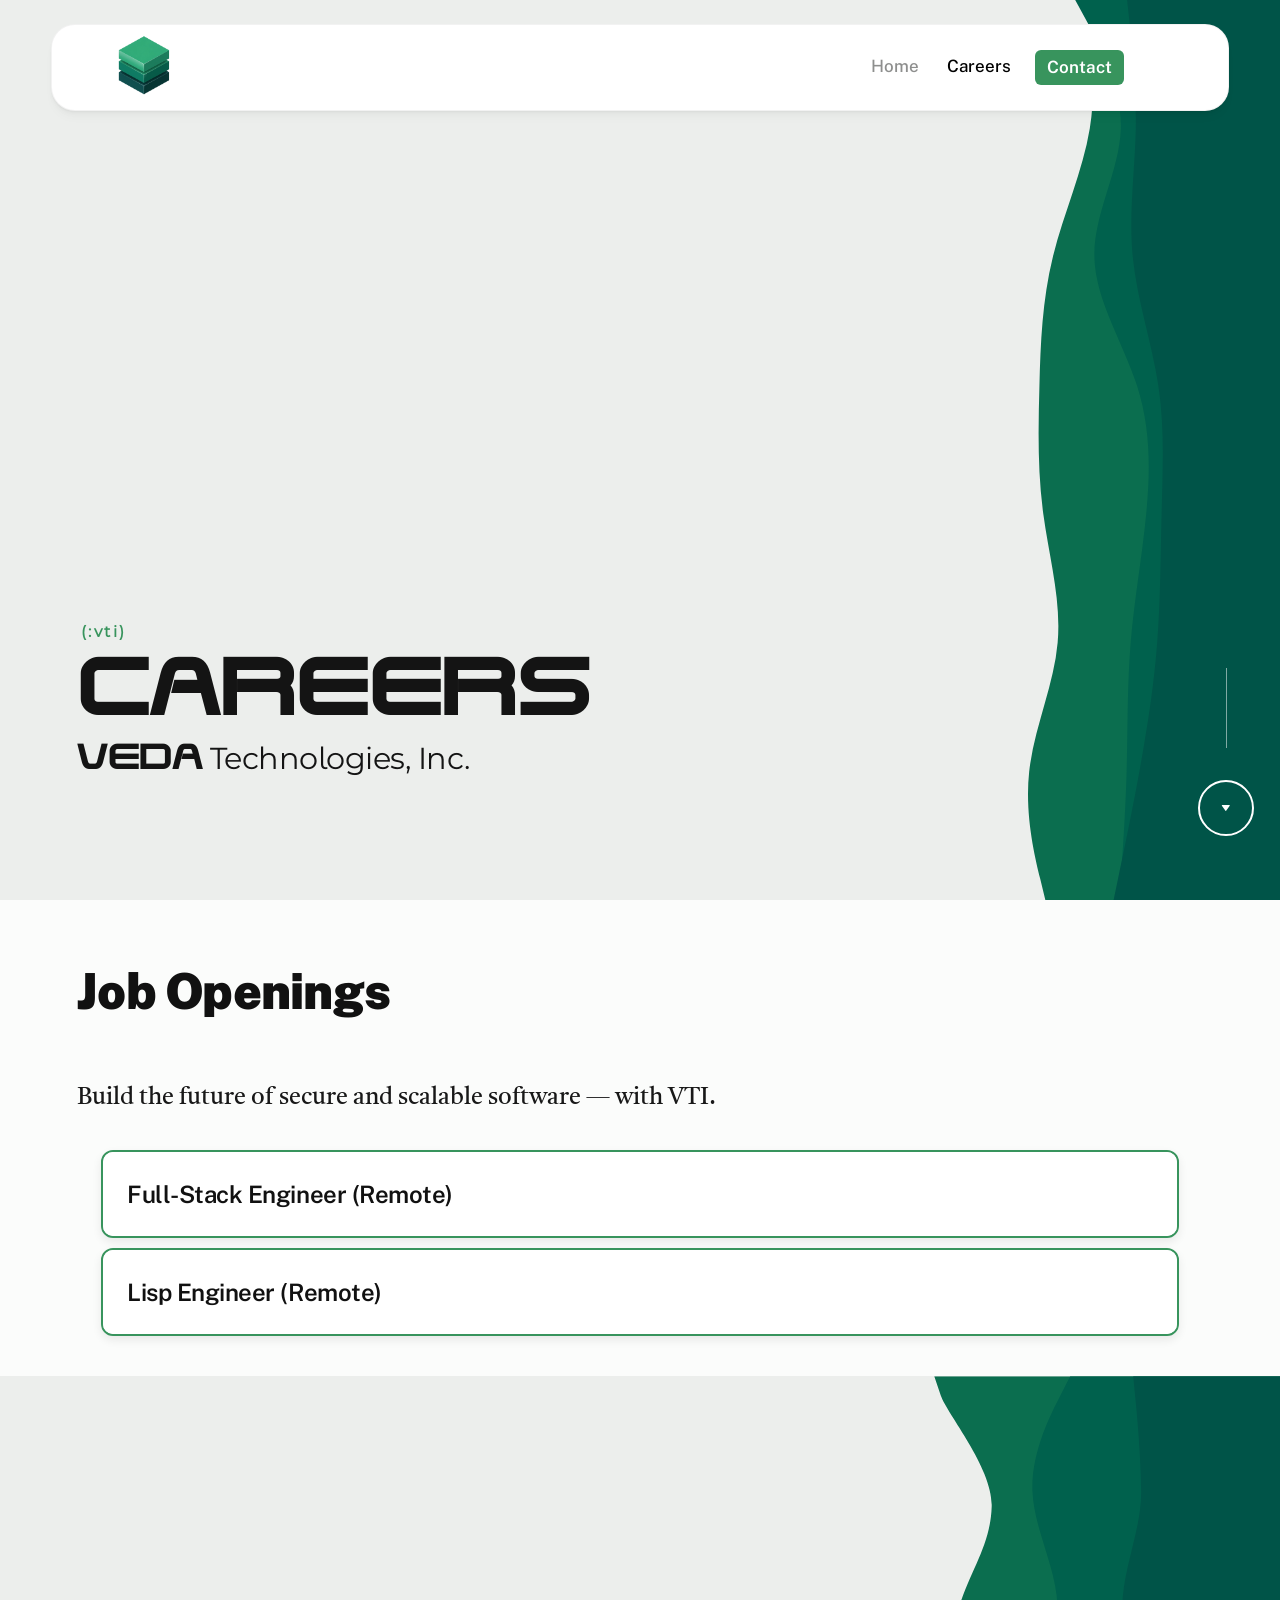
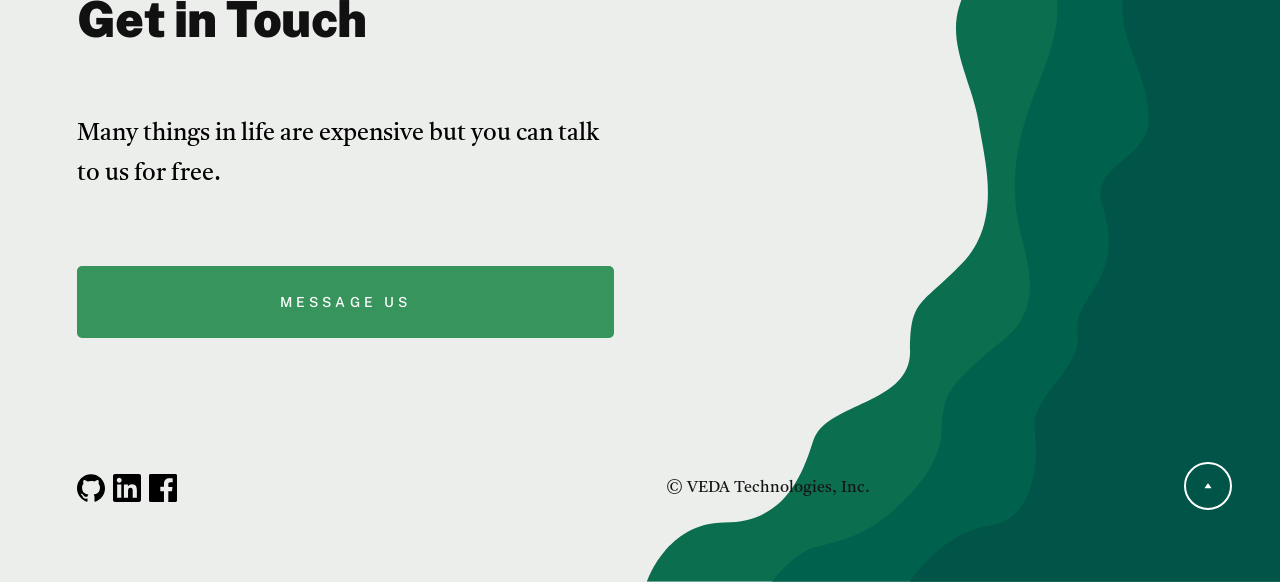
==== commit ad54a440: "[content] refactor" ====
--- a/careers/index.html
+++ b/careers/index.html
@@ -146,7 +146,7 @@
 
                 <h2 class="s-intro__content-title-sub">
                   <span class="veda">VEDA</span>
-                  <span class="tech">TECHNOLOGIES, INC.</span>
+                  <span class="tech">Technologies, Inc.</span>
                 </h2>
               </div>
               <!-- s-intro__content-text -->
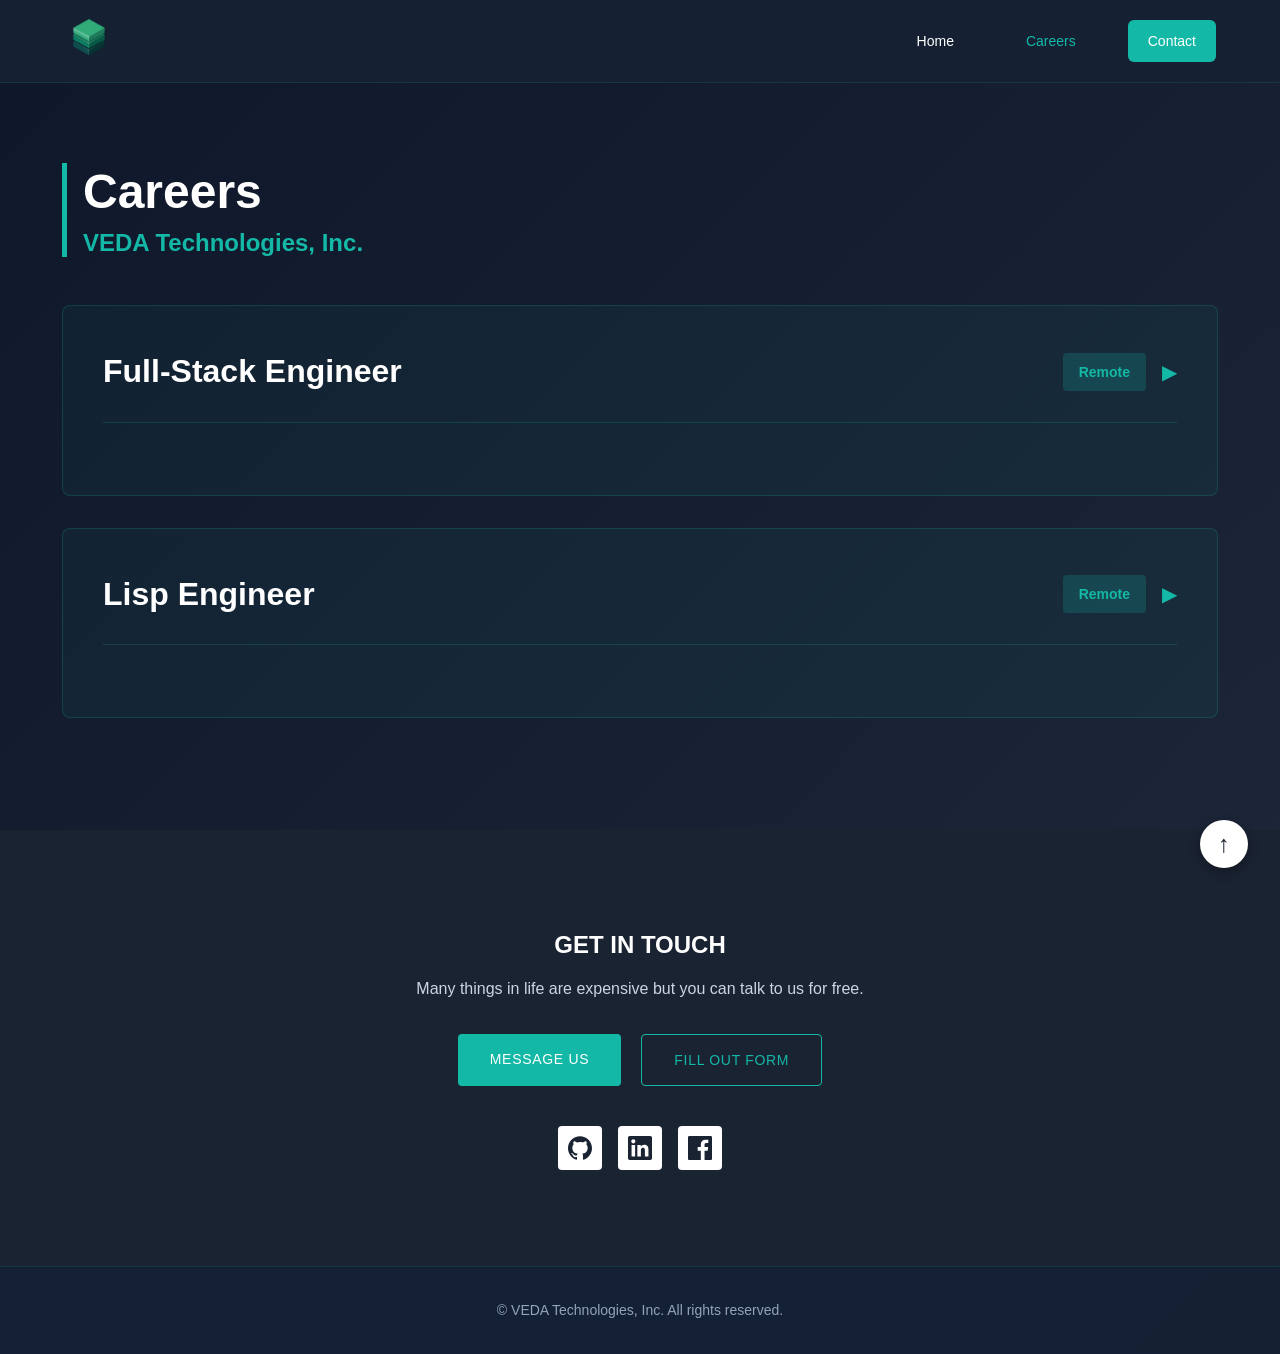
==== commit eca23a57: "[pages] add all pages" ====
--- a/careers/index.html
+++ b/careers/index.html
@@ -1,526 +1,229 @@
 <!DOCTYPE html>
-<html lang="en" class="no-js">
-  <head>
-    <meta charset="utf-8" />
-    <meta name="viewport" content="width=device-width, initial-scale=1" />
+<html lang="en">
+<head>
+    <meta charset="UTF-8">
+    <meta name="viewport" content="width=device-width, initial-scale=1.0">
     <title>VEDA Technologies, Inc.</title>
-    <meta
-      name="description"
-      content="VEDA Technologies, Inc. (VTI) builds secure, stable, and scalable enterprise systems, project management tools, and knowledge base platforms that drive digital transformation in the Philippines."
-    />
-    <link rel="canonical" href="https://veda-tech.com/" />
-
-    <!-- Open Graph -->
-    <!-- Facebook Meta Tags -->
-    <meta property="og:url" content="https://veda-tech.com/" />
-    <meta property="og:type" content="website" />
-    <meta
-      property="og:title"
-      content="VEDA Technologies, Inc. | Secure Software and Digital Transformation"
-    />
-    <meta
-      property="og:description"
-      content="We develop secure, stable, and scalable platforms for businesses, NGOs, and government organizations in the Philippines."
-    />
-    <meta
-      property="og:image"
-      content="https://veda-tech.com/images/veda-preview.webp"
-    />
-
-    <!-- Twitter Meta Tags -->
-    <meta name="twitter:card" content="summary_large_image" />
-    <meta property="twitter:domain" content="veda-tech.com" />
-    <meta property="twitter:url" content="https://veda-tech.com/" />
-    <meta
-      name="twitter:title"
-      content="VEDA Technologies, Inc. | Secure Software and Digital Transformation"
-    />
-    <meta
-      name="twitter:description"
-      content="We develop secure, stable, and scalable platforms for businesses, NGOs, and government organizations in the Philippines."
-    />
-    <meta
-      name="twitter:image"
-      content="https://veda-tech.com/images/veda-preview.webp"
-    />
-
+    <meta name="description" content="Join VEDA Technologies, Inc. and build the future of secure and scalable software.">
+    
     <!-- Favicon -->
-    <link
-      rel="icon"
-      type="image/webp"
-      href="../images/favicon/favicon.ico"
-      sizes="96x96"
-    />
-    <link
-      rel="icon"
-      type="image/svg+xml"
-      href="../images/favicon/favicon.svg"
-    />
-    <link rel="shortcut icon" href="../favicon.ico" sizes="any" />
-    <link
-      rel="icon"
-      type="image/webp"
-      sizes="16x16"
-      href="../images/favicon/favicon-16x16.webp"
-    />
-    <link
-      rel="icon"
-      type="image/webp"
-      sizes="32x32"
-      href="../images/favicon/favicon-32x32.webp"
-    />
-    <link
-      rel="apple-touch-icon"
-      sizes="180x180"
-      href="../images/favicon/apple-touch-icon.webp"
-    />
-    <meta name="apple-mobile-web-app-title" content="VTI" />
-    <link rel="manifest" href="../images/favicon/site.webmanifest" />
+    <link rel="icon" type="image/webp" href="../images/favicon/favicon.ico" sizes="96x96">
+    <link rel="icon" type="image/svg+xml" href="../images/favicon/favicon.svg">
+    
+    <link rel="stylesheet" href="../css/styles.css">
+</head>
+<body>
+    <!-- SIMPLIFIED NAVIGATION -->
+    <nav>
+        <div class="nav-container">
+            <div class="logo">
+                <a href="../index.html">
+                    <img src="../images/logo/vti.webp" alt="VEDA Technologies">
+                </a>
+            </div>
+
+            <div class="nav-links">
+                <a href="../index.html#home">Home</a>
+                <a href="#" class="active">Careers</a>
+                <a href="../index.html#contact">Contact</a>
+            </div>
+
+            <button class="mobile-toggle" onclick="toggleMenu()">☰</button>
+        </div>
+    </nav>
+
+    <!-- CAREERS SECTION -->
+    <main class="careers-page container">
+        <!-- PAGE TITLE -->
+        <h1 class="page-title">
+            Careers<br>
+            <span class="highlight">VEDA Technologies, Inc.</span>
+        </h1>
+
+        <!-- JOB OPENING 1: Full-Stack Engineer -->
+        <div class="job-card">
+            <div class="job-header" onclick="toggleJobDetails(this)">
+                <div class="job-header-content">
+                    <h2 class="job-title">Full-Stack Engineer</h2>
+                    <span class="job-type">Remote</span>
+                </div>
+                <span class="toggle-arrow">▼</span>
+            </div>
+            
+            <div class="job-content">
+                <div class="job-section">
+                    <h3>🧑‍🚀 Minimum Qualifications</h3>
+                    <ul>
+                        <li>Proficient with React, TypeScript, and JavaScript</li>
+                        <li>Proficient with PostgreSQL and SQLite</li>
+                        <li>Proficient with Podman and Docker</li>
+                    </ul>
+                </div>
+
+                <div class="job-section">
+                    <h3>🧙‍♂️ Preferred Qualifications</h3>
+                    <ul>
+                        <li>Proficient in networking, graphing and visualization, CI/CD, and Nginx</li>
+                    </ul>
+                </div>
+
+                <div class="job-section">
+                    <h3>🚀 General Qualifications</h3>
+                    <ul>
+                        <li>Willing to learn new skills</li>
+                        <li>Able to work under pressure</li>
+                        <li>Strong team player</li>
+                        <li>Independent and resourceful</li>
+                    </ul>
+                </div>
+
+                <div class="job-section job-contact">
+                    <h3>📧 How to Apply</h3>
+                    <p>Send your CV to <a href="mailto:jobs@veda-tech.com">jobs@veda-tech.com</a></p>
+                </div>
+            </div>
+        </div>
+
+        <!-- JOB OPENING 2: Lisp Engineer -->
+        <div class="job-card">
+            <div class="job-header" onclick="toggleJobDetails(this)">
+                <div class="job-header-content">
+                    <h2 class="job-title">Lisp Engineer</h2>
+                    <span class="job-type">Remote</span>
+                </div>
+                <span class="toggle-arrow">▼</span>
+            </div>
+            
+            <div class="job-content">
+                <div class="job-section">
+                    <h3>🧑‍🚀 Minimum Qualifications</h3>
+                    <ul>
+                        <li>Proficient with Common Lisp</li>
+                        <li>Proficient with PostgreSQL and SQLite</li>
+                        <li>Proficient with GNU/Linux or macOS</li>
+                    </ul>
+                </div>
+
+                <div class="job-section">
+                    <h3>🧙‍♂️ Preferred Qualifications</h3>
+                    <ul>
+                        <li>Proficient with C, ASM (x86_64/AArch64)</li>
+                        <li>Proficient in networking</li>
+                        <li>Proficient with Zsh, Bash</li>
+                        <li>Proficient with Podman, Docker</li>
+                        <li>Proficient with Nginx</li>
+                        <li>Proficient in graphing and visualization</li>
+                        <li>Proficient in CI/CD</li>
+                    </ul>
+                </div>
+
+                <div class="job-section">
+                    <h3>🚀 General Qualifications</h3>
+                    <ul>
+                        <li>Willing to learn new skills</li>
+                        <li>Able to work under pressure</li>
+                        <li>Strong team player</li>
+                        <li>Independent and resourceful</li>
+                    </ul>
+                </div>
+
+                <div class="job-section job-contact">
+                    <h3>📧 How to Apply</h3>
+                    <p>Send your CV to <a href="mailto:jobs@veda-tech.com">jobs@veda-tech.com</a></p>
+                </div>
+            </div>
+        </div>
+    </main>
+
+    <!-- GET IN TOUCH -->
+    <section class="contact-section" id="contact">
+        <div class="contact-container">
+            <h2>GET IN TOUCH</h2>
+            <p>Many things in life are expensive but you can talk to us for free.</p>
+
+            <div class="contact-actions">
+                <a href="mailto:hello@veda-tech.com" class="btn btn-primary">
+                    MESSAGE US
+                </a>
+                <a
+                    href="https://forms.gle/E8JUiX6XKq9Ay7gSA"
+                    class="btn btn-outline"
+                    target="_blank"
+                    rel="noopener"
+                >
+                    FILL OUT FORM
+                </a>
+            </div>
+
+            <div class="contact-socials">
+                <a href="https://github.com/vedatechnologiesinc" class="contact-social" target="_blank" rel="noopener">
+                    <svg xmlns="http://www.w3.org/2000/svg" width="24" height="24" viewBox="0 0 24 24" fill="currentColor">
+                        <path d="M12 .297c-6.63 0-12 5.373-12 12 0 5.303 3.438 9.8 8.205 11.387.6.113.82-.258.82-.577 0-.285-.01-1.04-.015-2.04-3.338.724-4.042-1.61-4.042-1.61-.546-1.387-1.333-1.757-1.333-1.757-1.09-.744.083-.729.083-.729 1.205.084 1.84 1.236 1.84 1.236 1.07 1.835 2.807 1.305 3.492.998.108-.776.418-1.305.762-1.605-2.665-.3-5.466-1.332-5.466-5.93 0-1.31.468-2.38 1.236-3.22-.123-.303-.536-1.523.117-3.176 0 0 1.008-.322 3.301 1.23a11.5 11.5 0 0 1 3.003-.404c1.018.005 2.043.138 3.003.404 2.291-1.552 3.297-1.23 3.297-1.23.655 1.653.242 2.873.12 3.176.77.84 1.235 1.91 1.235 3.22 0 4.61-2.803 5.628-5.475 5.922.43.372.823 1.102.823 2.222 0 1.606-.015 2.898-.015 3.293 0 .322.216.694.825.576C20.565 22.092 24 17.592 24 12.297c0-6.627-5.373-12-12-12"/>
+                    </svg>
+                </a>
+                <a href="https://linkedin.com/company/vedatechnologiesinc" class="contact-social" target="_blank" rel="noopener">
+                    <svg xmlns="http://www.w3.org/2000/svg" width="24" height="24" viewBox="0 0 24 24" fill="currentColor">
+                        <path d="M20.452 20.452h-3.554v-5.569c0-1.328-.027-3.041-1.852-3.041-1.853 0-2.137 1.445-2.137 2.939v5.671H9.354V9h3.414v1.561h.049c.476-.9 1.637-1.852 3.37-1.852 3.601 0 4.268 2.37 4.268 5.455v6.288zM5.337 7.433c-1.144 0-2.07-.927-2.07-2.07 0-1.143.926-2.07 2.07-2.07 1.143 0 2.07.927 2.07 2.07 0 1.143-.927 2.07-2.07 2.07zm1.777 13.019H3.56V9h3.554v11.452zM22.225 0H1.771C.792 0 0 .774 0 1.729v20.542C0 23.227.792 24 1.771 24h20.451C23.2 24 24 23.227 24 22.271V1.729C24 .774 23.2 0 22.225 0z"/>
+                    </svg>
+                </a>
+                <a href="https://www.facebook.com/profile.php?id=61584375296945" class="contact-social" target="_blank" rel="noopener">
+                    <svg xmlns="http://www.w3.org/2000/svg" width="24" height="24" viewBox="0 0 24 24" fill="currentColor">
+                        <path d="M22.675 0H1.325C.593 0 0 .593 0 1.326v21.348C0 23.406.593 24 1.325 24h11.495v-9.294H9.691V11.01h3.129V8.414c0-3.1 1.893-4.788 4.659-4.788 1.325 0 2.463.099 2.795.143v3.24l-1.918.001c-1.504 0-1.795.715-1.795 1.763v2.316h3.587l-.467 3.696h-3.12V24h6.116C23.406 24 24 23.406 24 22.674V1.326C24 .593 23.406 0 22.675 0z"/>
+                    </svg>
+                </a>
+            </div>
+        </div>
+    </section>
+
+    <!-- FOOTER -->
+    <footer class="main-footer">
+        <div class="footer-content">
+            <p>© VEDA Technologies, Inc. All rights reserved.</p>
+        </div>
+    </footer>
+
+    <!-- Scroll to Top -->
+    <div class="scroll-top" onclick="window.scrollTo({top: 0, behavior: 'smooth'})">
+        ↑
+    </div>
 
     <script>
-      document.documentElement.classList.remove("no-js");
-      document.documentElement.classList.add("js");
+        function toggleMenu() {
+            const navLinks = document.querySelector('.nav-links');
+            navLinks.classList.toggle('active');
+        }
+
+        function toggleJobDetails(header) {
+            const jobCard = header.parentElement;
+            const content = jobCard.querySelector('.job-content');
+            const arrow = header.querySelector('.toggle-arrow');
+            
+            jobCard.classList.toggle('collapsed');
+            
+            if (jobCard.classList.contains('collapsed')) {
+                content.style.maxHeight = '0';
+                content.style.opacity = '0';
+                arrow.textContent = '▶';
+            } else {
+                content.style.maxHeight = content.scrollHeight + 'px';
+                content.style.opacity = '1';
+                arrow.textContent = '▼';
+            }
+        }
+
+        // Initialize all job cards as collapsed
+        document.addEventListener('DOMContentLoaded', function() {
+            const jobCards = document.querySelectorAll('.job-card');
+            jobCards.forEach(card => {
+                const content = card.querySelector('.job-content');
+                const arrow = card.querySelector('.toggle-arrow');
+                
+                card.classList.add('collapsed');
+                content.style.maxHeight = '0';
+                content.style.opacity = '0';
+                arrow.textContent = '▶';
+            });
+        });
     </script>
-
-    <link rel="stylesheet" href="../css/vendor.css" />
-    <link rel="stylesheet" href="../css/styles.css" />
-  </head>
-
-  <body id="top" class="careers-page">
-    <!-- preloader
-    ================================================== -->
-    <div id="preloader">
-      <div id="loader" class="dots-fade">
-        <div>i</div>
-        <div>t</div>
-        <div>v</div>
-      </div>
-    </div>
-
-    <div id="page" class="s-pagewrap">
-      <!-- navbar -->
-      <header class="s-header">
-        <div class="row s-header__inner">
-          <div class="s-header__block">
-            <div class="s-header__logo">
-              <a class="logo smoothscroll" href="#intro">
-                <img
-                  src="../images/logo/vti.webp"
-                  alt="Veda Technologies, Inc."
-                />
-              </a>
-            </div>
-
-            <a class="s-header__menu-toggle" href="#0"><span>Menu</span></a>
-          </div>
-          <!-- end s-header__block -->
-
-          <nav class="s-header__nav">
-            <ul class="s-header__menu-links">
-              <li><a href="../index.html">Home</a></li>
-              <li class="current">
-                <a class="smoothscroll" href="#careers">Careers</a>
-              </li>
-              <li><a class="smoothscroll" href="#footer">Contact</a></li>
-            </ul>
-            <!-- s-header__menu-links -->
-          </nav>
-          <!-- end s-header__nav -->
-        </div>
-        <!-- end s-header__inner -->
-      </header>
-      <!-- end s-header -->
-      <main>
-        <!-- # Intro
-        ================================================== -->
-        <section id="intro" class="s-intro target-section">
-          <div class="row s-intro__content width-sixteen-col">
-            <div class="column lg-12 s-intro__content-inner grid-block grid-16">
-              <div class="s-intro__content-text">
-                <div class="s-intro__content-pretitle text-pretitle">
-                  (:vti)
-                </div>
-                <h1 class="s-intro__content-title careers-title">
-                  Careers <br />
-                </h1>
-
-                <h2 class="s-intro__content-title-sub">
-                  <span class="veda">VEDA</span>
-                  <span class="tech">Technologies, Inc.</span>
-                </h2>
-              </div>
-              <!-- s-intro__content-text -->
-            </div>
-            <!-- s-intro__content-inner -->
-          </div>
-          <!-- s-intro__content -->
-
-          <div class="s-intro__content-media">
-            <svg
-              id="visual"
-              viewBox="0 0 900 770"
-              width="900"
-              height="770"
-              xmlns="http://www.w3.org/2000/svg"
-              xmlns:xlink="http://www.w3.org/1999/xlink"
-              version="1.1"
-              preserveAspectRatio="none"
-              class="hero-wave-svg"
-            >
-              <path
-                d="M570 770L562.7 751.7C555.3 733.3 540.7 696.7 547.3 660C554 623.3 582 586.7 587.3 550C592.7 513.3 575.3 476.7 567.2 440C559 403.3 560 366.7 561.7 330C563.3 293.3 565.7 256.7 580.5 220C595.3 183.3 622.7 146.7 632.5 110C642.3 73.3 634.7 36.7 630.8 18.3L627 0L900 0L900 18.3C900 36.7 900 73.3 900 110C900 146.7 900 183.3 900 220C900 256.7 900 293.3 900 330C900 366.7 900 403.3 900 440C900 476.7 900 513.3 900 550C900 586.7 900 623.3 900 660C900 696.7 900 733.3 900 751.7L900 770Z"
-                fill="#0b6e4f"
-              ></path>
-              <path
-                d="M674 770L676.2 751.7C678.3 733.3 682.7 696.7 684.3 660C686 623.3 685 586.7 690 550C695 513.3 706 476.7 711.8 440C717.7 403.3 718.3 366.7 699 330C679.7 293.3 640.3 256.7 639 220C637.7 183.3 674.3 146.7 676.2 110C678 73.3 645 36.7 628.5 18.3L612 0L900 0L900 18.3C900 36.7 900 73.3 900 110C900 146.7 900 183.3 900 220C900 256.7 900 293.3 900 330C900 366.7 900 403.3 900 440C900 476.7 900 513.3 900 550C900 586.7 900 623.3 900 660C900 696.7 900 733.3 900 751.7L900 770Z"
-                fill="#00614d"
-              ></path>
-              <path
-                d="M666 770L672.3 751.7C678.7 733.3 691.3 696.7 702.3 660C713.3 623.3 722.7 586.7 727.3 550C732 513.3 732 476.7 733.5 440C735 403.3 738 366.7 729 330C720 293.3 699 256.7 693 220C687 183.3 696 146.7 697.2 110C698.3 73.3 691.7 36.7 688.3 18.3L685 0L900 0L900 18.3C900 36.7 900 73.3 900 110C900 146.7 900 183.3 900 220C900 256.7 900 293.3 900 330C900 366.7 900 403.3 900 440C900 476.7 900 513.3 900 550C900 586.7 900 623.3 900 660C900 696.7 900 733.3 900 751.7L900 770Z"
-                fill="#005448"
-              ></path>
-            </svg>
-          </div>
-          <!-- s-intro__content-media -->
-
-          <div class="s-intro__scroll-down">
-            <a href="#parters" class="smoothscroll">
-              <div class="scroll-icon">
-                <svg
-                  xmlns="http://www.w3.org/2000/svg"
-                  width="24"
-                  height="24"
-                  viewBox="0 0 24 24"
-                  style="fill: rgba(0, 0, 0, 1)"
-                >
-                  <path
-                    d="M11.178 19.569a.998.998 0 0 0 1.644 0l9-13A.999.999 0 0 0 21 5H3a1.002 1.002 0 0 0-.822 1.569l9 13z"
-                  ></path>
-                </svg>
-              </div>
-              <span class="scroll-text u-screen-reader-text">Scroll Down</span>
-            </a>
-          </div>
-          <!-- s-intro__scroll-down -->
-        </section>
-        <!-- end s-intro -->
-
-        <!-- Career Lists 
-         ================================================== -->
-        <section id="careers">
-          <div class="row">
-            <div class="column xl-12">
-              <div class="section-header">
-                <h2 class="text-display-title">Job Openings</h2>
-              </div>
-              <p class="attention-getter">
-                Build the future of secure and scalable software — with VTI.
-              </p>
-            </div>
-          </div>
-          <div class="row">
-            <div class="careers-detail__container">
-              <div class="career">
-                <div class="career__title">
-                  <h2>Full-Stack Engineer (Remote)</h2>
-                </div>
-
-                <div class="career__detail">
-                  <hr />
-                  <h4>🧑‍🚀 Minimum Qualifications:</h4>
-                  <ul>
-                    <li>Proficient with React, TypeScript, and JavaScript</li>
-                    <li>Proficient with PostgreSQL and SQLite</li>
-                    <li>Proficient with Podman and Docker</li>
-                  </ul>
-
-                  <h4>🧙‍♂️ Preferred Qualifications:</h4>
-                  <ul>
-                    <li>
-                      Proficient in networking, graphing and visualization,
-                      CI/CD, and Nginx.
-                    </li>
-                  </ul>
-
-                  <h4>🚀 General Qualifications:</h4>
-                  <ul>
-                    <li>Willing to learn new skills</li>
-                    <li>able to work under pressure</li>
-                    <li>strong team player</li>
-                    <li>independent and resourceful.</li>
-                  </ul>
-
-                  <h4>📧 Contact:</h4>
-                  <p>
-                    Send your CV to
-                    <a href="mailto:jobs@veda-tech.com">jobs@veda-tech.com</a>
-                  </p>
-                </div>
-              </div>
-
-              <div class="career">
-                <div class="career__title">
-                  <h2>Lisp Engineer (Remote)</h2>
-                </div>
-
-                <div class="career__detail">
-                  <hr />
-                  <h4>🧑‍🚀 Minimum Qualifications:</h4>
-                  <ul>
-                    <li>Proficient with Common Lisp</li>
-                    <li>Proficient with PostgreSQL and SQLite</li>
-                    <li>Proficient with GNU/Linux or macOS</li>
-                  </ul>
-
-                  <h4>🧙‍♂️ Preferred Qualifications:</h4>
-                  <ul>
-                    <li>Proficient with C, ASM (x86_64/AArch64)</li>
-                    <li>Proficient in networking</li>
-                    <li>Proficient with Zsh, Bash</li>
-                    <li>Proficient with Podman, Docker</li>
-                    <li>Proficient with Nginx</li>
-                    <li>Proficient in graphing and visualization</li>
-                    <li>Proficient in CI/CD</li>
-                  </ul>
-
-                  <h4>🚀 General Qualifications:</h4>
-                  <ul>
-                    <li>Willing to learn new skills</li>
-                    <li>able to work under pressure</li>
-                    <li>strong team player</li>
-                    <li>independent and resourceful.</li>
-                  </ul>
-
-                  <h4>📧 Contact:</h4>
-                  <p>
-                    Send your CV to
-                    <a href="mailto:jobs@veda-tech.com">jobs@veda-tech.com</a>
-                  </p>
-                </div>
-              </div>
-            </div>
-          </div>
-        </section>
-
-        <!--end of careers list-->
-      </main>
-
-      <footer id="footer" class="s-footer target-section">
-        <div class="row">
-          <div class="column lg-12">
-            <div class="section-header">
-              <h2 class="text-display-title">Get in Touch</h2>
-            </div>
-            <!-- end section-header -->
-          </div>
-        </div>
-
-        <div class="row s-footer__content">
-          <div class="column xl-6 md-12 s-footer__block s-footer__about">
-            <p class="attention-getter">
-              Many things in life are expensive but you can talk to us for free.
-            </p>
-          </div>
-          <!-- end section-footer__about -->
-
-          <div class="column xl-6 md-12 s-footer__block s-footer__site-links">
-            <div class="row"></div>
-          </div>
-          <!-- end section-footer__site-links -->
-        </div>
-        <!-- end section-footer__content -->
-
-        <div class="row s-footer__buttons">
-          <div class="column xl-6 tab-12">
-            <a
-              href="mailto:hello@veda-tech.com"
-              class="btn btn--primary btn--large u-fullwidth"
-              >Message Us</a
-            >
-          </div>
-        </div>
-        <!-- end section-footer__buttons -->
-
-                <div class="row s-footer__bottom">
-          <div class="column xl-6 lg-12">
-            <ul class="s-footer__social social-list">
-              <!-- GitHub -->
-              <li>
-                <a
-                  href="https://github.com/vedatechnologiesinc"
-                  target="_blank"
-                  rel="noopener"
-                >
-                  <!-- GitHub SVG -->
-                  <svg
-                    xmlns="http://www.w3.org/2000/svg"
-                    width="24"
-                    height="24"
-                    viewBox="0 0 24 24"
-                    style="fill: rgba(0, 0, 0, 1)"
-                  >
-                    <path
-                      d="M12 .297c-6.63 0-12 5.373-12 12
-                                          0 5.303 3.438 9.8 8.205 11.387.6.113.82-.258.82-.577
-                                          0-.285-.01-1.04-.015-2.04-3.338.724-4.042-1.61-4.042-1.61
-                                          -.546-1.387-1.333-1.757-1.333-1.757-1.09-.744.083-.729.083-.729
-                                          1.205.084 1.84 1.236 1.84 1.236 1.07 1.835 2.807 1.305
-                                          3.492.998.108-.776.418-1.305.762-1.605-2.665-.3-5.466-1.332-5.466-5.93
-                                          0-1.31.468-2.38 1.236-3.22-.123-.303-.536-1.523.117-3.176
-                                          0 0 1.008-.322 3.301 1.23a11.5 11.5 0 0 1 3.003-.404
-                                          c1.018.005 2.043.138 3.003.404
-                                          2.291-1.552 3.297-1.23 3.297-1.23
-                                          .655 1.653.242 2.873.12 3.176
-                                          .77.84 1.235 1.91 1.235 3.22
-                                          0 4.61-2.803 5.628-5.475 5.922
-                                          .43.372.823 1.102.823 2.222
-                                          0 1.606-.015 2.898-.015 3.293
-                                          0 .322.216.694.825.576C20.565 22.092
-                                          24 17.592 24 12.297c0-6.627-5.373-12-12-12"
-                    />
-                  </svg>
-                  <span class="u-screen-reader-text">GitHub</span>
-                </a>
-              </li>
-
-              <!-- LinkedIn -->
-              <li>
-                <a
-                  href="https://linkedin.com/company/vedatechnologiesinc"
-                  target="_blank"
-                  rel="noopener"
-                >
-                  <svg
-                    xmlns="http://www.w3.org/2000/svg"
-                    width="24"
-                    height="24"
-                    viewBox="0 0 24 24"
-                    style="fill: rgba(0, 0, 0, 1)"
-                  >
-                    <path
-                      d="M20.452 20.452h-3.554v-5.569c0-1.328-.027-3.041-1.852-3.041
-                                          -1.853 0-2.137 1.445-2.137 2.939v5.671H9.354V9h3.414v1.561h.049
-                                          c.476-.9 1.637-1.852 3.37-1.852 3.601 0 4.268 2.37 4.268 5.455v6.288zM5.337
-                                          7.433c-1.144 0-2.07-.927-2.07-2.07 0-1.143.926-2.07 2.07-2.07
-                                          1.143 0 2.07.927 2.07 2.07 0 1.143-.927 2.07-2.07 2.07zm1.777
-                                          13.019H3.56V9h3.554v11.452zM22.225 0H1.771C.792 0 0 .774 0
-                                          1.729v20.542C0 23.227.792 24 1.771 24h20.451C23.2
-                                          24 24 23.227 24 22.271V1.729C24 .774 23.2 0 22.225 0z"
-                    />
-                  </svg>
-                  <span class="u-screen-reader-text">LinkedIn</span>
-                </a>
-              </li>
-
-              <!-- Facebook -->
-              <li>
-                <a
-                  href="https://www.facebook.com/profile.php?id=61584375296945"
-                  target="_blank"
-                  rel="noopener"
-                >
-                  <svg
-                    xmlns="http://www.w3.org/2000/svg"
-                    width="24"
-                    height="24"
-                    viewBox="0 0 24 24"
-                    style="fill: rgba(0, 0, 0, 1)"
-                  >
-                    <path
-                      d="M22.675 0H1.325C.593 0 0 .593 0 1.326v21.348C0 23.406.593 24 
-           1.325 24h11.495v-9.294H9.691V11.01h3.129V8.414c0-3.1 1.893-4.788 
-           4.659-4.788 1.325 0 2.463.099 2.795.143v3.24l-1.918.001c-1.504 
-           0-1.795.715-1.795 1.763v2.316h3.587l-.467 3.696h-3.12V24h6.116C23.406 
-           24 24 23.406 24 22.674V1.326C24 .593 23.406 0 22.675 0z"
-                    />
-                  </svg>
-                  <span class="u-screen-reader-text">Facebook</span>
-                </a>
-              </li>
-
-              <!-- YouTube -->
-              <!-- <li>
-                              <a href="https://youtube.com/@vedatechnologiesinc" target="_blank" rel="noopener">
-                                  
-                                  <svg xmlns="http://www.w3.org/2000/svg" width="24" height="24"
-                                      viewBox="0 0 24 24" style="fill:rgba(0,0,0,1);">
-                                      <path d="M23.498 6.186a2.974 2.974 0 0 0-2.09-2.106C19.505
-                                          3.5 12 3.5 12 3.5s-7.505 0-9.408.58a2.974 2.974 0 0
-                                          0-2.09 2.106A31.533 31.533 0 0 0 .5 12a31.533 31.533 0
-                                          0 0 .002 5.814 2.974 2.974 0 0 0 2.09 2.106C4.495
-                                          20.5 12 20.5 12 20.5s7.505 0 9.408-.58a2.974 2.974 0
-                                          0 0 2.09-2.106A31.533 31.533 0 0 0 23.5 12a31.533
-                                          31.533 0 0 0-.002-5.814zM9.75 15.568V8.432L15.818
-                                          12l-6.068 3.568z"/>
-                                  </svg>
-                                  <span class="u-screen-reader-text">YouTube</span>
-                              </a>
-                          </li> -->
-            </ul>
-          </div>
-          <!-- end section-footer__social -->
-
-
-          <div class="column xl-6 lg-12">
-            <p class="ss-copyright">
-              <span>© VEDA Technologies, Inc. </span>
-            </p>
-          </div>
-        </div>
-        <!-- end section-footer__bottom -->
-
-        <div class="ss-go-top">
-          <a class="smoothscroll" title="Back to Top" href="#top">
-            <svg
-              xmlns="http://www.w3.org/2000/svg"
-              width="24"
-              height="24"
-              viewBox="0 0 24 24"
-              style="fill: rgba(0, 0, 0, 1)"
-            >
-              <path
-                d="M5.536 21.886a1.004 1.004 0 0 0 1.033-.064l13-9a1 1 0 0 0 0-1.644l-13-9A1 1 0 0 0 5 3v18a1 1 0 0 0 .536.886z"
-              ></path>
-            </svg>
-          </a>
-          <span>Back To Top</span>
-        </div>
-        <!-- end ss-go-top -->
-      </footer>
-      <!-- end s-footer -->
-    </div>
-    <!-- end page-wrap -->
-
-    <!-- Java Script
-    ================================================== -->
-    <script src="../js/plugins.js"></script>
-    <script src="../js/main.js"></script>
-    <!-- Schema.org Structured Data -->
-    <script type="application/ld+json">
-      {
-        "@context": "https://schema.org",
-        "@type": "Organization",
-        "name": "VEDA Technologies, Inc.",
-        "url": "https://vedatechnologiesinc.github.io/",
-        "logo": "https://vedatechnologiesinc.github.io/images/logo/vti.webp",
-        "sameAs": [
-          "https://github.com/vedatechnologiesinc",
-          "https://linkedin.com/company/vedatechnologiesinc",
-          "https://youtube.com/@vedatechnologiesinc"
-        ],
-        "founders": [
-          {
-            "@type": "Person",
-            "name": "Rommel Martínez",
-            "jobTitle": "CEO"
-          },
-          {
-            "@type": "Person",
-            "name": "Dr. Jeanne Marie Ciño Martínez",
-            "jobTitle": "CFO"
-          }
-        ]
-      }
-    </script>
-  </body>
-</html>
+</body>
+</html>
--- a/css/styles.css
+++ b/css/styles.css
@@ -1,6192 +1,1570 @@
-@charset "UTF-8";
-@import url("https://fonts.googleapis.com/css2?family=Public+Sans:wght@400;600&family=Castoro&display=swap");
-
-/* =================================================================== 
- * TOC:
- * # SETTINGS
- *      ## fonts 
- *      ## colors
- *      ## spacing and typescale
- *      ## grid variables
- * # CSS RESET
- * # GRID
- * # BASE SETUP
- * # UTILITY CLASSES
- * # TYPOGRAPHY 
- *      ## base type styles
- *      ## additional typography & helper classes
- *      ## lists
- *      ## media 
- *      ## spacing
- * # PRELOADER
- *      ## page loaded
- * # FORM 
- *      ## style placeholder text
- * # BUTTONS
- * # TABLE
- * # COMPONENTS
- *      ## pagination
- *      ## alert box 
- *      ## skillbars
- *      ## stats tabs
- * # PROJECT-WIDE SHARED STYLES
- *      ## section header
- *      ## social list
- *      ## swiper overrides
- *      ## glightbox overrides
- * # GRID-BASED LAYOUTS
- *      ## grid block
- *      ## list grid
- * # PAGE WRAP
- * # SITE HEADER
- *      ## logo
- *      ## main navigation
- *      ## mobile menu toggle
- * # INTRO
- *      ## intro content
- *      ## intro btn cv download
- *      ## intro social
- *      ## intro scroll down
- *      ## intro transitions
- * # ABOUT
- *      ## about blocks
- * # WORKS
- *      ## folio entries 
- *      ## testimonials
- * # NUMBERS
- * # FOOTER
- *      ## copyright
- *      ## go top
- *
- * ------------------------------------------------------------------ */
-
-:root {
-  --font-1: "Public Sans", Sans-serif;
-  --font-2: "Castoro", Serif;
-
-  --font-mono: Consolas, "Andale Mono", Courier, "Courier New", monospace;
-}
-
-:root {
-  /* main brand colors */
-  --color-1: hsla(144, 45%, 40%, 1); /* fresh green */
-  --color-2: hsla(150, 20%, 20%, 1); /* deep green */
-  --color-3: hsla(0, 0%, 10%, 1); /* dark neutral (unchanged) */
-
-  /* theme color variations */
-  --color-1-lightest: hsla(144, 45%, 85%, 1);
-  --color-1-lighter: hsla(144, 45%, 65%, 1);
-  --color-1-light: hsla(144, 45%, 55%, 1);
-  --color-1-dark: hsla(144, 45%, 30%, 1);
-  --color-1-darker: hsla(144, 45%, 25%, 1);
-  --color-1-darkest: hsla(144, 45%, 15%, 1);
-
-  --color-2-lightest: hsla(150, 20%, 45%, 1);
-  --color-2-lighter: hsla(150, 20%, 35%, 1);
-  --color-2-light: hsla(150, 20%, 25%, 1);
-  --color-2-dark: hsla(150, 20%, 15%, 1);
-  --color-2-darker: hsla(150, 20%, 8%, 1);
-
-  --color-3-light: hsla(0, 0%, 16%, 1);
-  --color-3-dark: hsla(0, 0%, 8%, 1);
-
-  /* feedback colors */
-  --color-error: hsla(359, 100%, 91%, 1);
-  --color-success: hsla(144, 45%, 65%, 1); /* softened green */
-  --color-info: hsla(205, 82%, 91%, 1);
-  --color-notice: hsla(51, 100%, 80%, 1);
-  --color-error-content: hsla(359, 50%, 50%, 1);
-  --color-success-content: hsla(144, 45%, 30%, 1);
-  --color-info-content: hsla(205, 32%, 31%, 1);
-  --color-notice-content: hsla(51, 30%, 30%, 1);
-
-  /* neutrals (kept as-is from Antartika Light) */
-  --color-black: #000000;
-  --color-gray-19: #181818;
-  --color-gray-18: #2f302f;
-  --color-gray-17: #474747;
-  --color-gray-16: #5e5f5e;
-  --color-gray-15: #767776;
-  --color-gray-14: #8e8f8e;
-  --color-gray-13: #a5a7a5;
-  --color-gray-12: #bdbebd;
-  --color-gray-11: #d4d6d4;
-  --color-gray-10: #eceeec;
-  --color-gray-9: #eef0ee;
-  --color-gray-8: #f0f1f0;
-  --color-gray-7: #f2f3f2;
-  --color-gray-6: #f4f5f4;
-  --color-gray-5: #f6f7f6;
-  --color-gray-4: #f7f8f7;
-  --color-gray-3: #f9faf9;
-  --color-gray-2: #fbfcfb;
-  --color-gray-1: #fbfcfb;
-  --color-white: #ffffff;
-
-  /* text */
-  --color-text: var(--color-gray-19);
-  --color-text-dark: var(--color-3-dark);
-  --color-text-light: var(--color-gray-15);
-  --color-placeholder: var(--color-gray-13);
-
-  /* link */
-  --color-link: var(--color-1);
-  --color-link-hover: var(--color-1-dark);
-  --color-link-active: var(--color-1-dark);
-
-  /* buttons */
-  --color-btn: var(--color-gray-10);
-  --color-btn-text: var(--color-text);
-  --color-btn-hover: var(--color-gray-11);
-  --color-btn-hover-text: var(--color-text);
-  --color-btn-primary: var(--color-1);
-  --color-btn-primary-text: var(--color-white);
-  --color-btn-primary-hover: var(--color-1-light);
-  --color-btn-primary-hover-text: var(--color-white);
-  --color-btn-stroke: var(--color-text-dark);
-  --color-btn-stroke-text: var(--color-text-dark);
-  --color-btn-stroke-hover: var(--color-1-dark);
-  --color-btn-stroke-hover-text: var(--color-white);
-
-  /* preloader */
-  --color-preloader-bg: var(--color-gray-10);
-  --color-loader: var(--color-3);
-  --color-loader-light: var(--color-gray-14);
-
-  /* others */
-  --color-body-bg: var(--color-gray-1);
-  --color-border: rgba(0, 0, 0, 0.1);
-  --border-radius: 5px;
-}
-
-/* ------------------------------------------------------------------- 
- * ## spacing and typescale
- * ------------------------------------------------------------------- */
-:root {
-  /* spacing
-   * base font size: 20px 
-   * vertical space unit : 32px
-   */
-  --base-size: 62.5%;
-  --multiplier: 1;
-  --base-font-size: calc(2rem * var(--multiplier));
-  --space: calc(3.2rem * var(--multiplier));
-
-  /* vertical spacing 
-   */
-  --vspace-0_125: calc(0.125 * var(--space));
-  --vspace-0_25: calc(0.25 * var(--space));
-  --vspace-0_375: calc(0.375 * var(--space));
-  --vspace-0_5: calc(0.5 * var(--space));
-  --vspace-0_625: calc(0.625 * var(--space));
-  --vspace-0_75: calc(0.75 * var(--space));
-  --vspace-0_875: calc(0.875 * var(--space));
-  --vspace-1: calc(var(--space));
-  --vspace-1_25: calc(1.25 * var(--space));
-  --vspace-1_5: calc(1.5 * var(--space));
-  --vspace-1_75: calc(1.75 * var(--space));
-  --vspace-2: calc(2 * var(--space));
-  --vspace-2_5: calc(2.5 * var(--space));
-  --vspace-3: calc(3 * var(--space));
-  --vspace-3_5: calc(3.5 * var(--space));
-  --vspace-4: calc(4 * var(--space));
-  --vspace-4_5: calc(4.5 * var(--space));
-  --vspace-5: calc(5 * var(--space));
-  --vspace-5_5: calc(5.5 * var(--space));
-  --vspace-6: calc(6 * var(--space));
-  --vspace-6_5: calc(6.5 * var(--space));
-  --vspace-7: calc(7 * var(--space));
-  --vspace-7_5: calc(7.5 * var(--space));
-  --vspace-8: calc(8 * var(--space));
-  --vspace-8_5: calc(8.5 * var(--space));
-  --vspace-9: calc(9 * var(--space));
-  --vspace-9_5: calc(9.5 * var(--space));
-  --vspace-10: calc(10 * var(--space));
-
-  /* type scale
-   * ratio 1        :2 | base: 20px
-   * -------------------------------------------------------
-   *
-   * --text-huge-3    = (148.60px)
-   * --text-huge-2    = (123.83px)
-   * --text-huge-1    = (103.20px)
-   * --text-display-3 = (86.00px)
-   * --text-display-2 = (71.66px)
-   * --text-display-1 = (59.72px)
-   * --text-xxxl      = (49.77px)
-   * --text-xxl       = (41.47px)
-   * --text-xl        = (34.56px)
-   * --text-lg        = (28.80px)
-   * --text-md        = (24.00px)
-   * --text-size      = (20.00px) BASE
-   * --text-sm        = (16.67px)
-   * --text-xs        = (13.89px)
-   *
-   * ---------------------------------------------------------
-   */
-  --text-scale-ratio: 1.2;
-  --text-size: var(--base-font-size);
-  --text-xs: calc(
-    (var(--text-size) / var(--text-scale-ratio)) / var(--text-scale-ratio)
-  );
-  --text-sm: calc(var(--text-xs) * var(--text-scale-ratio));
-  --text-md: calc(
-    var(--text-sm) * var(--text-scale-ratio) * var(--text-scale-ratio)
-  );
-  --text-lg: calc(var(--text-md) * var(--text-scale-ratio));
-  --text-xl: calc(var(--text-lg) * var(--text-scale-ratio));
-  --text-xxl: calc(var(--text-xl) * var(--text-scale-ratio));
-  --text-xxxl: calc(var(--text-xxl) * var(--text-scale-ratio));
-  --text-display-1: calc(var(--text-xxxl) * var(--text-scale-ratio));
-  --text-display-2: calc(var(--text-display-1) * var(--text-scale-ratio));
-  --text-display-3: calc(var(--text-display-2) * var(--text-scale-ratio));
-  --text-huge-1: calc(var(--text-display-3) * var(--text-scale-ratio));
-  --text-huge-2: calc(var(--text-huge-1) * var(--text-scale-ratio));
-  --text-huge-3: calc(var(--text-huge-2) * var(--text-scale-ratio));
-
-  /* default button height
-   */
-  --vspace-btn: var(--vspace-1_75);
-}
-
-/* on mobile devices below 600px, change the value of '--multiplier' 
- * to adjust the values of base font size and vertical space unit.
- */
-@media screen and (max-width: 600px) {
-  :root {
-    --multiplier: 0.9375;
-  }
-}
-
-/* ------------------------------------------------------------------- 
- * ## grid variables
- * ------------------------------------------------------------------- */
-:root {
-  /* widths for rows and containers
-   */
-  --width-sixteen-cols: 1760px;
-  --width-default: 1280px;
-  --width-wide: 1600px;
-  --width-wider: 1800px;
-  --width-narrow: 1200px;
-  --width-narrower: 1000px;
-  --width-narrowest: 800px;
-  --width-full: 100%;
-  --width-grid-max: var(--width-default);
-
-  /* gutter
-   */
-  --gutter: 2.6rem;
-}
-
-/* on large screen devices
- */
-@media screen and (max-width: 1000px) {
-  :root {
-    --gutter: 2.2rem;
-  }
-}
-
-/* on small devices
- */
-@media screen and (max-width: 600px) {
-  :root {
-    --gutter: 1rem;
-  }
-}
-
-/* ====================================================================
- * # CSS RESET
- *
- *
- * --------------------------------------------------------------------
- * http://meyerweb.com/eric/tools/css/reset/ 
- * v2.0 | 20110126
- * License: none (public domain)
- * -------------------------------------------------------------------- */
-html,
-body,
-div,
-span,
-applet,
-object,
-iframe,
-h1,
-h2,
-h3,
-h4,
-h5,
-h6,
-p,
-blockquote,
-pre,
-a,
-abbr,
-acronym,
-address,
-big,
-cite,
-code,
-del,
-dfn,
-em,
-img,
-ins,
-kbd,
-q,
-s,
-samp,
-small,
-strike,
-strong,
-sub,
-sup,
-tt,
-var,
-b,
-u,
-i,
-center,
-dl,
-dt,
-dd,
-ol,
-ul,
-li,
-fieldset,
-form,
-label,
-legend,
-table,
-caption,
-tbody,
-tfoot,
-thead,
-tr,
-th,
-td,
-article,
-aside,
-canvas,
-details,
-embed,
-figure,
-figcaption,
-footer,
-header,
-hgroup,
-menu,
-nav,
-output,
-ruby,
-section,
-summary,
-time,
-mark,
-audio,
-video {
+/* Reset & Base Styles */
+* {
+    margin: 0;
+    padding: 0;
+    box-sizing: border-box;
+}
+
+body {
+    font-family: -apple-system, BlinkMacSystemFont, 'Segoe UI', Roboto, 'Helvetica Neue', Arial, sans-serif;
+    background: #1a2332;
+    color: #fff;
+    line-height: 1.6;
+}
+
+.container {
+    max-width: 1200px;
+    margin: 0 auto;
+    padding: 0 1.5rem;
+}
+
+/* Navigation */
+nav {
+    background: rgba(21, 32, 51, 0.95);
+    backdrop-filter: blur(10px);
+    padding: 1rem 0;
+    position: sticky;
+    top: 0;
+    z-index: 1000;
+    border-bottom: 1px solid rgba(20, 184, 166, 0.15);
+}
+
+.nav-container {
+    max-width: 1200px;
+    margin: 0 auto;
+    padding: 0 1.5rem;
+    display: flex;
+    align-items: center;
+    justify-content: space-between;
+}
+
+.logo {
+    width: 60px;
+    height: 60px;
+    display: flex;
+    align-items: center;
+    justify-content: center;
+    transition: all 0.3s;
+}
+
+.logo:hover {
+    transform: translateY(-2px);
+}
+
+.logo img {
+    width: 100%;
+    height: 100%;
+    object-fit: contain;
+}
+
+.nav-links {
+    display: none;
+    gap: 0.5rem;
+    font-size: 0.875rem;
+}
+
+.nav-links a {
+    color: #cbd5e1;
+    text-decoration: none;
+    transition: all 0.3s;
+    padding: 0.625rem 1.25rem;
+    border-radius: 0.375rem;
+    font-weight: 500;
+}
+
+.nav-links a:hover {
+    color: #14b8a6;
+    background: rgba(20, 184, 166, 0.1);
+}
+
+.nav-links a[href="#contact"],
+.nav-links a[href*="#contact"] {
+    background: #14b8a6;
+    color: #fff;
+}
+
+.nav-links a[href="#contact"]:hover,
+.nav-links a[href*="#contact"]:hover {
+    background: #0d9488;
+    color: #fff;
+}
+
+.mobile-toggle {
+    background: rgba(20, 184, 166, 0.1);
+    border: 1px solid rgba(20, 184, 166, 0.3);
+    color: #14b8a6;
+    font-size: 1.25rem;
+    cursor: pointer;
+    padding: 0.5rem 0.75rem;
+    border-radius: 0.375rem;
+    transition: all 0.3s;
+}
+
+.mobile-toggle:hover {
+    background: rgba(20, 184, 166, 0.2);
+}
+
+@media (min-width: 768px) {
+    .nav-links {
+        display: flex;
+    }
+    .mobile-toggle {
+        display: none;
+    }
+}
+
+/* Hero Section */
+.hero {
+    padding: 2rem 0;
+    text-align: center;
+}
+
+.hero-tagline {
+    font-size: 1rem;
+    color: #cbd5e1;
+    margin-bottom: 2.5rem;
+}
+
+.hero h1 {
+    font-size: 4.5rem;
+    font-weight: 700;
+    margin-bottom: -0.5rem;
+    color: #fff;
+    line-height: 1;
+}
+
+.hero h2 {
+    font-size: 3.5rem;
+    font-weight: 700;
+    color: #14b8a6;
+    margin-bottom: 1.5rem;
+}
+
+.hero-description {
+    font-size: 1.5rem;
+    color: #cbd5e1;
+    margin-bottom: 2.5rem;
+    max-width: 600px;
+    margin-left: auto;
+    margin-right: auto;
+}
+
+.hero-buttons {
+    display: flex;
+    flex-wrap: wrap;
+    gap: 1rem;
+    justify-content: center;
+    margin-bottom: 2rem;
+}
+
+.btn {
+    padding: 0.875rem 2rem;
+    border-radius: 0.25rem;
+    text-decoration: none;
+    font-weight: 500;
+    transition: all 0.3s;
+    text-transform: uppercase;
+    font-size: 0.875rem;
+    letter-spacing: 0.05em;
+    display: inline-block;
+}
+
+.btn-primary {
+    background: #14b8a6;
+    color: #fff;
+}
+
+.btn-primary:hover {
+    background: #0d9488;
+}
+
+.btn-secondary {
+    background: transparent;
+    color: #fff;
+    border: 1px solid #fff;
+}
+
+.btn-secondary:hover {
+    background: rgba(255, 255, 255, 0.1);
+}
+
+.social-links {
+    display: flex;
+    gap: 1rem;
+    justify-content: center;
+}
+
+.social-link {
+    width: 2.5rem;
+    height: 2.5rem;
+    background: #fff;
+    border-radius: 0.25rem;
+    display: flex;
+    align-items: center;
+    justify-content: center;
+    color: #1a2332;
+    transition: all 0.3s;
+    text-decoration: none;
+}
+
+.social-link:hover {
+    background: #14b8a6;
+    color: #fff;
+    transform: translateY(-2px);
+}
+
+.social-link svg {
+    width: 20px;
+    height: 20px;
+}
+
+/* Section Styles */
+section {
+    padding: 4rem 0;
+}
+
+.section-title {
+    text-align: center;
+    font-size: 2rem;
+    font-weight: 700;
+    margin-bottom: 1rem;
+}
+
+.section-title span {
+    color: #14b8a6;
+}
+
+.section-subtitle {
+    text-align: center;
+    color: #cbd5e1;
+    margin-bottom: 3rem;
+    max-width: 1000px;
+    margin-left: auto;
+    margin-right: auto;
+}
+
+/* WHO WE ARE */
+.who-we-are {
+    background: #1e2938;
+}
+
+.mission-vision-grid {
+    display: grid;
+    grid-template-columns: repeat(auto-fit, minmax(300px, 1fr));
+    gap: 2rem;
+    max-width: 1100px;
+    margin: 0 auto;
+}
+
+.mission-vision-card {
+    background: rgba(20, 184, 166, 0.1);
+    border: 1px solid rgba(20, 184, 166, 0.3);
+    border-radius: 0.5rem;
+    padding: 2rem;
+    text-align: center;
+}
+
+.mission-vision-card h3 {
+    font-size: 1.5rem;
+    margin-bottom: 1rem;
+}
+
+.mission-vision-card h3 span {
+    color: #14b8a6;
+}
+
+.mission-vision-card p {
+    color: #cbd5e1;
+    line-height: 1.8;
+}
+
+/* WHAT WE DO */
+.what-we-do {
+    background: #1a2332;
+}
+
+.services-grid {
+    display: grid;
+    grid-template-columns: repeat(auto-fit, minmax(280px, 1fr));
+    gap: 2rem;
+}
+
+.service-card {
+    background: rgba(20, 184, 166, 0.05);
+    border: 1px solid rgba(20, 184, 166, 0.2);
+    border-radius: 0.5rem;
+    padding: 2rem;
+    text-align: center;
+}
+
+.service-image {
+    width: 100%;
+    height: 150px;
+    object-fit: contain;
+    border-radius: 0.25rem;
+    margin-bottom: 1.5rem;
+}
+
+.service-card h3 {
+    font-size: 1rem;
+    margin-bottom: 1rem;
+}
+
+.service-card p {
+    font-size: 0.875rem;
+    color: #cbd5e1;
+    line-height: 1.6;
+}
+
+/* PRODUCTS WE'VE BUILT */
+.products {
+    background: #1e2938;
+}
+
+.products-grid {
+    display: grid;
+    grid-template-columns: repeat(auto-fit, minmax(280px, 1fr));
+    gap: 2rem;
+}
+
+.product-card {
+    background: rgba(20, 184, 166, 0.05);
+    border: 1px solid rgba(20, 184, 166, 0.2);
+    border-radius: 0.5rem;
+    padding: 1.5rem;
+    text-align: center;
+    display: flex;
+    flex-direction: column;
+}
+
+.product-card h3 {
+    font-size: 1.25rem;
+    margin-bottom: 1.5rem;
+}
+
+.product-image-container {
+    background: #fff;
+    border-radius: 0.5rem;
+    padding: 1.5rem;
+    margin-bottom: 1.5rem;
+    display: flex;
+    align-items: center;
+    justify-content: center;
+    min-height: 250px;
+}
+
+.product-image {
+    width: 100%;
+    height: auto;
+    max-height: 220px;
+    object-fit: contain;
+    border-radius: 0.25rem;
+}
+
+.product-card p {
+    font-size: 0.875rem;
+    color: #cbd5e1;
+    line-height: 1.6;
+}
+
+/* TECH STACK */
+.tech-stack {
+    background: #1a2332;
+}
+
+.tech-grid {
+    display: grid;
+    grid-template-columns: repeat(auto-fit, minmax(140px, 1fr));
+    gap: 2rem;
+}
+
+.tech-item {
+    background: #1e2938;
+    border: 1px solid rgba(20, 184, 166, 0.2);
+    border-radius: 0.5rem;
+    overflow: hidden;
+    display: flex;
+    flex-direction: column;
+    transition: all 0.3s;
+}
+
+.tech-item:hover {
+    border-color: rgba(20, 184, 166, 0.4);
+    transform: translateY(-4px);
+}
+
+.tech-item-header {
+    background: #2d3748;
+    padding: 0.75rem 1rem;
+    border-bottom: 1px solid rgba(20, 184, 166, 0.2);
+    display: flex;
+    align-items: center;
+    justify-content: space-between;
+}
+
+.tech-item-header h4 {
+    font-size: 0.875rem;
+    font-weight: 500;
+    color: #fff;
+    margin: 0;
+}
+
+.tech-dots {
+    display: flex;
+    gap: 0.25rem;
+}
+
+.tech-dot {
+    width: 8px;
+    height: 8px;
+    border-radius: 50%;
+    background: #14b8a6;
+    opacity: 0.5;
+}
+
+.tech-logo-container {
+    background: #f7fafc;
+    padding: 2rem 1rem;
+    display: flex;
+    align-items: center;
+    justify-content: center;
+    min-height: 150px;
+}
+
+.tech-logo {
+    width: 80px;
+    height: 80px;
+    object-fit: contain;
+}
+
+.tech-item p {
+    display: none;
+}
+
+/* TEAM */
+.team {
+    background: #1e2938;
+    padding-top: 6rem;
+}
+
+.team-grid {
+    display: grid;
+    grid-template-columns: repeat(auto-fit, minmax(300px, 1fr));
+    gap: 3rem;
+}
+
+.team-card {
+    background: rgba(20, 184, 166, 0.05);
+    border: 1px solid rgba(20, 184, 166, 0.2);
+    border-radius: 0.5rem;
+    overflow: hidden;
+    position: relative;
+}
+
+.team-image-wrapper {
+    position: relative;
+    width: 100%;
+    height: 350px;
+    overflow: hidden;
+}
+
+.team-image {
+    width: 100%;
+    height: 100%;
+    object-fit: cover;
+    object-position: top center;
+}
+
+.team-socials {
+    position: absolute;
+    right: 1rem;
+    bottom: 1rem;
+    display: flex;
+    gap: 0.5rem;
+    z-index: 10;
+}
+
+.team-social-badge {
+    width: 40px;
+    height: 40px;
+    border-radius: 50%;
+    background: #2d5a4d;
+    display: flex;
+    align-items: center;
+    justify-content: center;
+    color: #fff;
+    font-size: 1.1rem;
+    transition: all 0.3s;
+}
+
+.team-social-badge:hover {
+    background: #14b8a6;
+    transform: scale(1.1);
+}
+
+.team-info {
+    padding: 2rem 1.5rem 1.5rem;
+    text-align: center;
+}
+
+.team-info h3 {
+    margin-bottom: 0.25rem;
+}
+
+.team-info p:not(.bio) {
+    margin-bottom: 0.75rem;
+}
+
+.team-info .bio {
+    margin-top: 0.75rem;
+    font-style: italic;
+    color: #cbd5e1;
+}
+
+/* FOUNDERS */
+.founders {
+    background: #1a2332;
+    padding-top: 6rem;
+}
+
+.founders-grid {
+    display: grid;
+    grid-template-columns: repeat(auto-fit, minmax(300px, 1fr));
+    gap: 3rem;
+    max-width: 1000px;
+    margin: 0 auto;
+}
+
+.founders .team-image-wrapper {
+    height: 350px;
+}
+
+/* READ MORE BUTTON */
+.read-more-btn {
+    display: inline-block;
+    margin-top: 1rem;
+    font-size: 0.875rem;
+    color: #14b8a6;
+    border: 1px solid #14b8a6;
+    padding: 0.4rem 1rem;
+    border-radius: 999px;
+    transition: all 0.3s;
+}
+
+.read-more-btn:hover {
+    background: #14b8a6;
+    color: #0f172a;
+}
+
+/* CONVERSATION */
+.conversation {
+    background: #1e2938;
+}
+
+.dialog-container {
+    max-width: 1000px;
+    margin: 0 auto;
+    display: flex;
+    flex-direction: column;
+    gap: 2rem;
+}
+
+.dialog-item {
+    display: flex;
+    gap: 1rem;
+}
+
+.dialog-item.right {
+    flex-direction: row-reverse;
+}
+
+.dialog-avatar {
+    width: 40px;
+    height: 40px;
+    border-radius: 50%;
+    background: rgba(20, 184, 166, 0.2);
+    flex-shrink: 0;
+    display: flex;
+    align-items: center;
+    justify-content: center;
+    font-size: 0.75rem;
+    font-weight: 700;
+}
+
+.dialog-bubble {
+    flex: 1;
+    background: rgba(20, 184, 166, 0.1);
+    border: 1px solid rgba(20, 184, 166, 0.2);
+    border-radius: 0.5rem;
+    padding: 1.5rem;
+}
+
+.dialog-item.right .dialog-bubble {
+    background: rgba(20, 184, 166, 0.2);
+    border-color: rgba(20, 184, 166, 0.3);
+}
+
+.dialog-bubble h4 {
+    font-size: 0.875rem;
+    color: #14b8a6;
+    margin-bottom: 0.5rem;
+    text-transform: uppercase;
+    letter-spacing: 0.05em;
+}
+
+.dialog-bubble p {
+    color: #cbd5e1;
+    line-height: 1.6;
+}
+
+.dialog-cta {
+    text-align: center;
+    margin-top: 2rem;
+}
+
+/* WHITE PAPER */
+.white-paper {
+    background: #1a2332;
+}
+
+.white-paper-content {
+    max-width: 800px;
+    margin: 0 auto;
+    text-align: center;
+}
+
+.white-paper-download {
+    margin-top: 2rem;
+}
+
+/* PARTNERS */
+.partners {
+    background: #1e2938;
+    padding: 6rem 0;
+}
+
+.partners-grid {
+    display: grid;
+    grid-template-columns: repeat(auto-fit, minmax(280px, 1fr));
+    gap: 3rem;
+    max-width: 700px;
+    margin: 0 auto;
+}
+
+.partner-card {
+    background: rgba(20, 184, 166, 0.05);
+    border: 1px solid rgba(20, 184, 166, 0.25);
+    border-radius: 1rem;
+    aspect-ratio: 1 / 1;
+    display: flex;
+    flex-direction: column;
+    align-items: center;
+    justify-content: center;
+    padding: 2rem;
+    gap: 1.5rem;
+    cursor: pointer;
+    text-decoration: none;
+    color: inherit;
+    transition: transform 0.3s ease, box-shadow 0.3s ease;
+}
+
+.partner-card:hover {
+    transform: translateY(-5px);
+    box-shadow: 0 8px 20px rgba(20, 184, 166, 0.3);
+}
+
+.partner-name {
+    color: #14b8a6;
+    font-size: 1.25rem;
+    font-weight: 600;
+    text-align: center;
+    margin: 0;
+    text-decoration: none;
+}
+
+.partner-logo {
+    max-width: 90%;
+    max-height: 200px;
+    object-fit: contain;
+    display: block;
+}
+
+/* GET IN TOUCH */
+.contact-section {
+    background: #1a2332;
+    padding: 6rem 0;
+    text-align: center;
+}
+
+.contact-section h2 {
+    color: #fff;
+    margin-bottom: 0.75rem;
+}
+
+.contact-section p {
+    color: #cbd5e1;
+    margin-bottom: 2rem;
+}
+
+.contact-actions {
+    display: flex;
+    justify-content: center;
+    gap: 1.25rem;
+    margin-bottom: 2.5rem;
+    flex-wrap: wrap;
+}
+
+.btn-outline {
+    background: transparent;
+    border: 1px solid #14b8a6;
+    color: #14b8a6;
+}
+
+.btn-outline:hover {
+    background: #14b8a6;
+    color: #0f172a;
+}
+
+.contact-socials {
+    display: flex;
+    justify-content: center;
+    gap: 1rem;
+}
+
+.contact-social {
+    width: 44px;
+    height: 44px;
+    background: #fff;
+    border-radius: 0.25rem;
+    display: flex;
+    align-items: center;
+    justify-content: center;
+    color: #1a2332;
+    transition: all 0.3s;
+    text-decoration: none;
+}
+
+.contact-social:hover {
+    background: #14b8a6;
+    color: #fff;
+    transform: translateY(-2px);
+}
+
+/* Index Footer */
+.index-footer {
+    background: rgba(21, 32, 51, 0.95);
+    border-top: 1px solid rgba(20, 184, 166, 0.15);
+    padding: 2rem 0;
+    text-align: center;
+}
+
+.index-footer .container {
+    max-width: 1000px;
+    margin: 0 auto;
+    padding: 0 2rem; 
+}
+
+.index-footer p {
+    color: #94a3b8;
+    font-size: 0.875rem;
+    margin: 0;
+}
+
+/* Scroll to Top */
+.scroll-top {
+    position: fixed;
+    bottom: 2rem;
+    right: 2rem;
+    width: 3rem;
+    height: 3rem;
+    background: #fff;
+    border-radius: 50%;
+    display: flex;
+    align-items: center;
+    justify-content: center;
+    cursor: pointer;
+    box-shadow: 0 4px 12px rgba(0, 0, 0, 0.3);
+    transition: transform 0.3s;
+    font-size: 1.5rem;
+    color: #1a2332;
+    font-weight: 700;
+}
+
+.scroll-top:hover {
+    transform: translateY(-4px);
+}
+
+/* Footer adjustments to match page */
+.s-footer {
+    background: #0f172a;
+    color: #cbd5e1;
+}
+
+.s-footer .s-footer__social li a {
+    width: 44px;
+    height: 44px;
+    background: #fff;
+    border-radius: 0.25rem;
+    display: flex;
+    align-items: center;
+    justify-content: center;
+    color: #1a2332;
+    transition: all 0.3s;
+}
+
+.s-footer .s-footer__social li a:hover {
+    background: #14b8a6;
+    color: #fff;
+    transform: translateY(-2px);
+}
+
+/* Responsive */
+@media (max-width: 768px) {
+    .hero h1 {
+        font-size: 2.5rem;
+    }
+    .hero h2 {
+        font-size: 2rem;
+    }
+    .hero-description {
+        font-size: 1.125rem;
+    }
+    .section-title {
+        font-size: 1.5rem;
+    }
+    .contact-section h2 {
+        font-size: 2rem;
+    }
+}
+
+/* FOUNDERS PAGE STYLES */
+
+body {
+  background: #1a2332;
+  color: #fff;
+}
+
+.founders-page {
+  max-width: 1200px;
+  margin: 0 auto;
+  padding: 6rem 2rem;
+}
+
+/* Founder Card Layout */
+.founder-card {
+  display: grid;
+  grid-template-columns: 400px 1fr;
+  gap: 4rem;
+  align-items: start;
+  margin-bottom: 3rem;
+  background: rgba(20, 184, 166, 0.05);
+  border: 1px solid rgba(20, 184, 166, 0.2);
+  border-radius: 0.5rem;
+  padding: 1.5rem;
+}
+
+.founder-card.reverse {
+  grid-template-columns: 1fr 400px;
+}
+
+.founder-card.reverse .founder-image {
+  order: 2;
+}
+
+.founder-card.reverse .founder-content {
+  order: 1;
+}
+
+/* Image Styling */
+.founder-image {
+  background: rgba(20, 184, 166, 0.1);
+  border-radius: 0.5rem;
+  padding: 1rem;
+  border: 1px solid rgba(20, 184, 166, 0.2);
+}
+
+.founder-image img {
+  width: 100%;
+  height: auto;
+  display: block;
+  border-radius: 0.25rem;
+}
+
+/* Text Content */
+.founder-content {
+  max-width: 100%;
+}
+
+.founder-name {
+  font-size: 2.25rem;        
+  font-weight: 700;
+  margin-bottom: 0.5rem;
+  color: #fff;
+}
+
+.founder-content h3 {
+  font-size: 1.125rem;     
+  font-weight: 500;
+  color: #14b8a6;
+  margin-bottom: 1.5rem;
+}
+
+/* Paragraph styling */
+.founder-content p {
+  font-size: 1rem;           
+  line-height: 1.8;
+  color: #cbd5e1;
+  margin-bottom: 1rem;       
+}
+
+.founder-content p:last-child {
+  margin-bottom: 0;
+}
+
+.page-title {
+  font-size: 3rem;
+  font-weight: 800;
+  text-align: left;
+  margin-bottom: 4rem;
+  color: #fff;
+  border-left: 5px solid #14b8a6;
+  padding-left: 1rem;
+  display: inline-block;
+  line-height: 1.2;
+  border-left-width: 5px;
+  border-left-style: solid;
+}
+
+.page-title .highlight {
+  display: block;
+  font-size: 1.5rem;
+  font-weight: 600;
+  color: #14b8a6;
+  margin-top: 0.5rem;
+}
+
+/* FOOTER */
+.main-footer {
+  background: rgba(21, 32, 51, 0.95);
+  border-top: 1px solid rgba(20, 184, 166, 0.15);
+  padding: 2rem 0;
+  text-align: center;
+}
+
+.main-footer .footer-content {
+  max-width: 1000px;
+  margin: 0 auto;
+  padding: 0 2rem;
+  color: #94a3b8;
+  font-size: 0.875rem;
+  text-align: center;
+  display: block; /* Override any flex styling */
+}
+
+.main-footer .footer-content p {
+  margin: 0;
+  text-align: center;
+  width: 100%; /* Ensure full width */
+}
+
+/* Responsive adjustments */
+@media (max-width: 900px) {
+  .page-title {
+    font-size: 2.5rem;
+    padding-left: 0.8rem;
+    margin-bottom: 3rem;
+  }
+
+  .page-title .highlight {
+    font-size: 1.25rem;
+  }
+}
+
+@media (max-width: 640px) {
+  .page-title {
+    font-size: 2rem;
+    margin-bottom: 2.5rem;
+    padding-left: 0.5rem;
+  }
+
+  .page-title .highlight {
+    font-size: 1rem;
+  }
+}
+
+/* Responsive */
+@media (max-width: 900px) {
+  .founders-page {
+    padding: 4rem 1.5rem;
+  }
+
+  .founder-card,
+  .founder-card.reverse {
+    grid-template-columns: 1fr;
+    gap: 2rem;
+    padding: 1.5rem;
+  }
+
+  .founder-card.reverse .founder-image,
+  .founder-card.reverse .founder-content {
+    order: initial;
+  }
+
+  .founder-image {
+    max-width: 400px;
+    margin: 0 auto;
+  }
+
+  .founder-content {
+    text-align: left;
+  }
+
+  .founder-name {
+    font-size: 2rem;         
+  }
+}
+
+@media (max-width: 640px) {
+  .founder-card {
+    margin-bottom: 4rem;
+    padding: 1rem;
+  }
+
+  .founder-name {
+    font-size: 1.75rem;      
+  }
+
+  .founder-content h3 {
+    font-size: 1rem;        
+  }
+
+  .founder-content p {
+    font-size: 0.938rem;    
+  }
+}
+
+/* RESET & BASE */
+* {
   margin: 0;
   padding: 0;
-  border: 0;
-  font-size: 100%;
-  font: var(--font-1);
-  vertical-align: baseline;
-}
-
-/* HTML5 display-role reset for older browsers */
-article,
-aside,
-details,
-figcaption,
-figure,
-footer,
-header,
-hgroup,
-menu,
-nav,
-section {
-  display: block;
+  box-sizing: border-box;
 }
 
 body {
-  line-height: 1;
-}
-
-ol,
-ul {
-  list-style: none;
-}
-
-blockquote,
-q {
-  quotes: none;
-}
-
-blockquote:before,
-blockquote:after,
-q:before,
-q:after {
-  content: "";
-  content: none;
-}
-
-table {
-  border-collapse: collapse;
-  border-spacing: 0;
-}
-
-/* ===================================================================
- * # GRID v5.0.0
- *
- *
- * -------------------------------------------------------------------
- * - Grid system based on the flex display property.
- *
- * - Grid breakpoints are based on MAXIMUM WIDTH media queries, 
- *   meaning they apply to that one breakpoint and ALL THOSE BELOW IT.
- *
- * - Grid columns without a specified width will automatically layout 
- *   as equal width columns.
- *
- * - On viewports 400px and below, all grid columns will stacked 
- *   vertically
- *
- * ------------------------------------------------------------------- */
-
-/* row 
- */
-.row {
-  display: flex;
-  flex-flow: row wrap;
-  width: min(92%, var(--width-grid-max));
-  margin: 0 auto;
-}
-
-.row .row {
-  width: auto;
-  margin-left: calc(var(--gutter) * -1);
-  margin-right: calc(var(--gutter) * -1);
-}
-
-/* column
- */
-.column {
-  flex: 1;
-  padding: 0 var(--gutter);
-}
-
-.collapse > .column,
-.column.collapse {
-  padding: 0;
-}
-
-/* row utility classes
- */
-.row.row-wrap {
-  flex-wrap: wrap;
-}
-
-.row.row-nowrap {
-  flex-wrap: nowrap;
-}
-
-.row.row-y-top {
-  align-items: flex-start;
-}
-
-.row.row-y-bottom {
-  align-items: flex-end;
-}
-
-.row.row-y-center {
-  align-items: center;
-}
-
-.row.row-stretch {
-  align-items: stretch;
-}
-
-.row.row-baseline {
-  align-items: baseline;
-}
-
-.row.row-x-left {
-  justify-content: flex-start;
-}
-
-.row.row-x-right {
-  justify-content: flex-end;
-}
-
-.row.row-x-center {
-  justify-content: center;
-}
-
-.row.row-center {
-  align-items: center;
-  justify-content: center;
-}
-
-/* ------------------------- -------------------------------------------
- * ## extra large devices (1201px and above)
- * -------------------------------------------------------------------- */
-.xl-1 {
-  flex: none;
-  width: 8.3333333333%;
-}
-
-.xl-2 {
-  flex: none;
-  width: 16.6666666667%;
-}
-
-.xl-3 {
-  flex: none;
-  width: 25%;
-}
-
-.xl-4 {
-  flex: none;
-  width: 33.3333333333%;
-}
-
-.xl-5 {
-  flex: none;
-  width: 41.6666666667%;
-}
-
-.xl-6 {
-  flex: none;
-  width: 50%;
-}
-
-.xl-7 {
-  flex: none;
-  width: 58.3333333333%;
-}
-
-.xl-8 {
-  flex: none;
-  width: 66.6666666667%;
-}
-
-.xl-9 {
-  flex: none;
-  width: 75%;
-}
-
-.xl-10 {
-  flex: none;
-  width: 83.3333333333%;
-}
-
-.xl-11 {
-  flex: none;
-  width: 91.6666666667%;
-}
-
-.xl-12 {
-  flex: none;
-  width: 100%;
-}
-
-/* --------------------------------------------------------------------
- * ## large devices (1001px to 1200px)
- * -------------------------------------------------------------------- */
-@media screen and (max-width: 1200px) {
-  .lg-1 {
-    flex: none;
-    width: 8.3333333333%;
-  }
-
-  .lg-2 {
-    flex: none;
-    width: 16.6666666667%;
-  }
-
-  .lg-3 {
-    flex: none;
-    width: 25%;
-  }
-
-  .lg-4 {
-    flex: none;
-    width: 33.3333333333%;
-  }
-
-  .lg-5 {
-    flex: none;
-    width: 41.6666666667%;
-  }
-
-  .lg-6 {
-    flex: none;
-    width: 50%;
-  }
-
-  .lg-7 {
-    flex: none;
-    width: 58.3333333333%;
-  }
-
-  .lg-8 {
-    flex: none;
-    width: 66.6666666667%;
-  }
-
-  .lg-9 {
-    flex: none;
-    width: 75%;
-  }
-
-  .lg-10 {
-    flex: none;
-    width: 83.3333333333%;
-  }
-
-  .lg-11 {
-    flex: none;
-    width: 91.6666666667%;
-  }
-
-  .lg-12 {
-    flex: none;
-    width: 100%;
-  }
-}
-
-/* --------------------------------------------------------------------
- * ## medium devices (801px to 1000px)
- * -------------------------------------------------------------------- */
-@media screen and (max-width: 1000px) {
-  .md-1 {
-    flex: none;
-    width: 8.3333333333%;
-  }
-
-  .md-2 {
-    flex: none;
-    width: 16.6666666667%;
-  }
-
-  .md-3 {
-    flex: none;
-    width: 25%;
-  }
-
-  .md-4 {
-    flex: none;
-    width: 33.3333333333%;
-  }
-
-  .md-5 {
-    flex: none;
-    width: 41.6666666667%;
-  }
-
-  .md-6 {
-    flex: none;
-    width: 50%;
-  }
-
-  .md-7 {
-    flex: none;
-    width: 58.3333333333%;
-  }
-
-  .md-8 {
-    flex: none;
-    width: 66.6666666667%;
-  }
-
-  .md-9 {
-    flex: none;
-    width: 75%;
-  }
-
-  .md-10 {
-    flex: none;
-    width: 83.3333333333%;
-  }
-
-  .md-11 {
-    flex: none;
-    width: 91.6666666667%;
-  }
-
-  .md-12 {
-    flex: none;
-    width: 100%;
-  }
-}
-
-/* --------------------------------------------------------------------
- * ## tablet devices (601px to 800px)  
- * -------------------------------------------------------------------- */
-@media screen and (max-width: 800px) {
-  .tab-1 {
-    flex: none;
-    width: 8.3333333333%;
-  }
-
-  .tab-2 {
-    flex: none;
-    width: 16.6666666667%;
-  }
-
-  .tab-3 {
-    flex: none;
-    width: 25%;
-  }
-
-  .tab-4 {
-    flex: none;
-    width: 33.3333333333%;
-  }
-
-  .tab-5 {
-    flex: none;
-    width: 41.6666666667%;
-  }
-
-  .tab-6 {
-    flex: none;
-    width: 50%;
-  }
-
-  .tab-7 {
-    flex: none;
-    width: 58.3333333333%;
-  }
-
-  .tab-8 {
-    flex: none;
-    width: 66.6666666667%;
-  }
-
-  .tab-9 {
-    flex: none;
-    width: 75%;
-  }
-
-  .tab-10 {
-    flex: none;
-    width: 83.3333333333%;
-  }
-
-  .tab-11 {
-    flex: none;
-    width: 91.6666666667%;
-  }
-
-  .tab-12 {
-    flex: none;
-    width: 100%;
-  }
-}
-
-/* --------------------------------------------------------------------
- * ## mobile devices (401px to 600px)  
- * -------------------------------------------------------------------- */
-@media screen and (max-width: 600px) {
-  .row {
-    width: 100%;
-    padding-left: 6vw;
-    padding-right: 6vw;
-  }
-
-  .row .row {
-    padding-left: 0;
-    padding-right: 0;
-  }
-
-  .mob-1 {
-    flex: none;
-    width: 8.3333333333%;
-  }
-
-  .mob-2 {
-    flex: none;
-    width: 16.6666666667%;
-  }
-
-  .mob-3 {
-    flex: none;
-    width: 25%;
-  }
-
-  .mob-4 {
-    flex: none;
-    width: 33.3333333333%;
-  }
-
-  .mob-5 {
-    flex: none;
-    width: 41.6666666667%;
-  }
-
-  .mob-6 {
-    flex: none;
-    width: 50%;
-  }
-
-  .mob-7 {
-    flex: none;
-    width: 58.3333333333%;
-  }
-
-  .mob-8 {
-    flex: none;
-    width: 66.6666666667%;
-  }
-
-  .mob-9 {
-    flex: none;
-    width: 75%;
-  }
-
-  .mob-10 {
-    flex: none;
-    width: 83.3333333333%;
-  }
-
-  .mob-11 {
-    flex: none;
-    width: 91.6666666667%;
-  }
-
-  .mob-12 {
-    flex: none;
-    width: 100%;
-  }
-}
-
-/* --------------------------------------------------------------------
- * ## small mobile devices (up to 400px)
- * -------------------------------------------------------------------- */
-
-/* stack columns vertically
- */
-@media screen and (max-width: 400px) {
-  .row .row {
-    margin-left: 0;
-    margin-right: 0;
-  }
-
-  .column {
-    flex: none;
-    width: 100%;
-    margin-left: 0;
-    margin-right: 0;
-    padding: 0;
-  }
-}
-
-/* --------------------------------------------------------------------
- * ## additional column stackpoints 
- * -------------------------------------------------------------------- */
-@media screen and (max-width: 900px) {
-  .stack-on-900 {
-    flex: none;
-    width: 100%;
-    margin-left: 0;
-    margin-right: 0;
-  }
-}
-
-@media screen and (max-width: 700px) {
-  .stack-on-700 {
-    flex: none;
-    width: 100%;
-    margin-left: 0;
-    margin-right: 0;
-  }
-}
-
-@media screen and (max-width: 550px) {
-  .stack-on-550 {
-    flex: none;
-    width: 100%;
-    margin-left: 0;
-    margin-right: 0;
-  }
-}
-
-/* ===================================================================
- * # BASE SETUP
- *
- *
- * ------------------------------------------------------------------- */
-html {
-  font-size: var(--base-size);
-  box-sizing: border-box;
-}
-
-*,
-*::before,
-*::after {
-  box-sizing: inherit;
-}
-
-body {
-  background-color: var(--color-body-bg);
-  -webkit-overflow-scrolling: touch;
-  -webkit-text-size-adjust: 100%;
-  -webkit-font-smoothing: antialiased;
-  -moz-osx-font-smoothing: grayscale;
-}
-
-p {
-  font-size: inherit;
-  text-rendering: optimizeLegibility;
-}
-
-a {
-  text-decoration: none;
-}
-
-svg,
-img,
-video {
-  max-width: 100%;
-  height: auto;
-}
-
-pre {
-  overflow: auto;
-}
-
-/* Remove margins and paddings for common elements 
- */
-div,
-dl,
-dt,
-dd,
-ul,
-ol,
-li,
-h1,
-h2,
-h3,
-h4,
-h5,
-h6,
-pre,
-form,
-p,
-blockquote,
-th,
-td {
-  margin: 0;
-  padding: 0;
-}
-
-/* Remove default styles for input elements 
- */
-input[type="email"],
-input[type="number"],
-input[type="search"],
-input[type="text"],
-input[type="tel"],
-input[type="url"],
-input[type="password"],
-textarea {
-  -webkit-appearance: none;
-  -moz-appearance: none;
-  appearance: none;
-}
-
-/* ===================================================================
- * # UTILITY CLASSES
- *
- *
- * ------------------------------------------------------------------- */
-
-/* flex item alignment classes
- */
-.u-flexitem-center {
-  margin: auto;
-  align-self: center;
-}
-
-.u-flexitem-left {
-  margin-right: auto;
-  align-self: center;
-}
-
-.u-flexitem-right {
-  margin-left: auto;
-  align-self: center;
-}
-
-.u-flexitem-x-center {
-  margin-right: auto;
-  margin-left: auto;
-}
-
-.u-flexitem-x-left {
-  margin-right: auto;
-}
-
-.u-flexitem-x-right {
-  margin-left: auto;
-}
-
-.u-flexitem-y-center {
-  align-self: center;
-}
-
-.u-flexitem-y-top {
-  align-self: flex-start;
-}
-
-.u-flexitem-y-bottom {
-  align-self: flex-end;
-}
-
-/* misc helper classes
- */
-.u-screen-reader-text {
-  clip: rect(1px, 1px, 1px, 1px);
-  -webkit-clip-path: inset(50%);
-  clip-path: inset(50%);
-  height: 1px;
-  width: 1px;
-  margin: -1px;
-  overflow: hidden;
-  padding: 0;
-  border: 0;
-  position: absolute;
-  word-wrap: normal !important;
-}
-
-.u-clearfix:after {
-  content: "";
-  display: table;
-  clear: both;
-}
-
-.u-flex-center {
-  align-items: center;
-  justify-content: center;
-}
-
-.u-hidden {
-  display: none;
-}
-
-.u-invisible {
-  visibility: hidden;
-}
-
-.u-antialiased {
-  -webkit-font-smoothing: antialiased;
-  -moz-osx-font-smoothing: grayscale;
-}
-
-.u-overflow-hidden {
-  overflow: hidden;
-}
-
-.u-remove-top {
-  margin-top: 0;
-}
-
-.u-remove-bottom {
-  margin-bottom: 0;
-}
-
-.u-add-half-bottom {
-  margin-bottom: var(--vspace-0_5);
-}
-
-.u-add-bottom {
-  margin-bottom: var(--vspace-1);
-}
-
-.u-no-border {
-  border: none;
-}
-
-.u-fullwidth {
-  width: 100%;
-}
-
-.u-pull-left {
-  float: left;
-}
-
-.u-pull-right {
-  float: right;
-}
-
-/* ===================================================================
- * # TYPOGRAPHY 
- *
- *
- * ------------------------------------------------------------------- 
- * type scale - ratio 1:2 | base: 20px
- * -------------------------------------------------------------------
- *
- * --text-huge-3    = (148.60px)
- * --text-huge-2    = (123.83px)
- * --text-huge-1    = (103.20px)
- * --text-display-3 = (86.00px)
- * --text-display-2 = (71.66px)
- * --text-display-1 = (59.72px)
- * --text-xxxl      = (49.77px)
- * --text-xxl       = (41.47px)
- * --text-xl        = (34.56px)
- * --text-lg        = (28.80px)
- * --text-md        = (24.00px)
- * --text-size      = (20.00px) BASE
- * --text-sm        = (16.67px)
- * --text-xs        = (13.89px)
- *
- * -------------------------------------------------------------------- */
-
-/* --------------------------------------------------------------------
- * ## base type styles
- * -------------------------------------------------------------------- */
-
-/* montserrat ace regular */
-@font-face {
-  font-family: "Montserrat Ace";
-  src: url("../fonts/montserrat-ace-regular.otf") format("truetype");
-  font-weight: normal;
-  font-style: normal;
-}
-
-/* saved by zero regular */
-@font-face {
-  font-family: "Saved By Zero";
-  src: url("../fonts/saved-by-zero-webfont.woff2") format("woff2"),
-    url("../fonts/saved-by-zero-webfont.woff") format("woff"),
-    url("../fonts/saved-by-zero.ttf") format("truetype");
-  font-weight: normal;
-  font-style: normal;
-  font-display: swap;
-}
-
-body {
-  font-family: var(--font-2);
-  font-size: var(--base-font-size);
-  font-weight: 400;
-  line-height: var(--vspace-1);
-  color: var(--color-text);
-}
-
-/* links
- */
-a {
-  color: var(--color-link);
-  transition: all 0.3s ease-in-out;
-}
-
-a:focus,
-a:hover,
-a:active {
-  color: var(--color-link-hover);
-}
-
-a:hover,
-a:active {
-  outline: 0;
-}
-
-/* headings
- */
-h1,
-h2,
-h3,
-h4,
-h5,
-h6,
-.h1,
-.h2,
-.h3,
-.h4,
-.h5,
-.h6 {
-  font-family: var(--font-1);
-  font-weight: 400;
-  color: var(--color-text-dark);
-  font-variant-ligatures: common-ligatures;
-  text-rendering: optimizeLegibility;
-}
-
-h1,
-.h1 {
-  margin-top: var(--vspace-2_5);
-  margin-bottom: var(--vspace-0_75);
-}
-
-h2,
-.h2,
-h3,
-.h3,
-h4,
-.h4 {
-  margin-top: var(--vspace-2);
-  margin-bottom: var(--vspace-0_75);
-}
-
-h5,
-.h5,
-h6,
-.h6 {
-  margin-top: var(--vspace-1_75);
-  margin-bottom: var(--vspace-0_5);
-}
-
-h1,
-.h1 {
-  font-size: var(--text-display-2);
-  line-height: calc(2.25 * var(--space));
-  letter-spacing: -0.02em;
-}
-
-@media screen and (max-width: 500px) {
-  h1,
-  .h1 {
-    font-size: var(--text-xxxl);
-    line-height: calc(1.625 * var(--space));
-  }
-}
-
-h2,
-.h2 {
-  font-size: var(--text-xxl);
-  line-height: calc(1.375 * var(--space));
-  letter-spacing: -0.02em;
-}
-
-h3,
-.h3 {
-  font-size: var(--text-xl);
-  line-height: calc(1.125 * var(--space));
-}
-
-h4,
-.h4 {
-  font-size: var(--text-lg);
-  line-height: var(--vspace-1);
-}
-
-h5,
-.h5 {
-  font-size: var(--text-md);
-  line-height: var(--vspace-0_875);
-}
-
-h6,
-.h6 {
-  font-family: var(--font-1);
-  font-weight: 600;
-  font-size: var(--text-sm);
-  line-height: var(--vspace-0_75);
-  text-transform: uppercase;
-  letter-spacing: 0.25rem;
-}
-
-/* emphasis, italic,
- * strong, bold and small text
- */
-em,
-i,
-strong,
-b {
-  font-size: inherit;
-  line-height: inherit;
-}
-
-em,
-i {
-  font-style: italic;
-}
-
-strong,
-b {
-  font-weight: 600;
-  color: var(--color-text-dark);
-}
-
-small {
-  font-size: 80%;
-  font-weight: 400;
-  line-height: var(--vspace-0_5);
-}
-
-/* blockquotes
- */
-blockquote {
-  margin: 0 0 var(--vspace-1) 0;
-  padding: var(--vspace-1) var(--vspace-1_5);
-  border-left: 2px solid var(--color-text-dark);
-  position: relative;
-}
-
-blockquote p {
-  font-family: var(--font-1);
-  font-weight: 400;
-  font-size: var(--text-lg);
-  font-style: normal;
-  line-height: var(--vspace-1_25);
-  color: var(--color-text-dark);
-  padding: 0;
-}
-
-blockquote cite {
-  display: block;
-  font-family: var(--font-1);
-  font-weight: 400;
-  font-size: var(--text-sm);
-  line-height: var(--vspace-0_75);
-  font-style: normal;
-}
-
-blockquote cite:before {
-  content: "— ";
-}
-
-blockquote cite,
-blockquote cite a,
-blockquote cite a:visited {
-  color: var(--color-text-light);
-  border: none;
-}
-
-@media screen and (max-width: 500px) {
-  blockquote {
-    padding: var(--vspace-0_75) var(--vspace-0_75);
-  }
-
-  blockquote p {
-    font-size: var(--text-md);
-    line-height: var(--vspace-1);
-  }
-}
-
-/* figures
- */
-figure img,
-p img {
-  margin: 0;
-  vertical-align: bottom;
-}
-
-figure {
-  display: block;
-  margin-left: 0;
-  margin-right: 0;
-}
-
-figure img + figcaption {
-  margin-top: var(--vspace-1);
-}
-
-figcaption {
-  /* font-style: italic; */
-  font-size: var(--text-sm);
-  text-align: center;
-  margin-bottom: 0;
-}
-
-/* preformatted, code
- */
-var,
-kbd,
-samp,
-code,
-pre {
-  font-family: var(--font-mono);
-}
-
-pre {
-  padding: var(--vspace-0_75) var(--vspace-1) var(--vspace-1);
-  background: var(--color-gray-5);
-  overflow-x: auto;
-}
-
-code {
-  font-size: var(--text-sm);
-  line-height: 1.6rem;
-  margin: 0 0.2rem;
-  padding: calc((var(--vspace-1) - 1.6rem) / 2 - 0.1rem) 0.7rem;
-  white-space: nowrap;
-  background: var(--color-gray-5);
-  border: 1px solid var(--color-gray-10);
-  color: var(--color-text);
-  border-radius: 3px;
-}
-
-pre > code {
-  display: block;
-  white-space: pre;
-  line-height: var(--vspace-1);
-  padding: 0;
-  margin: 0;
-  border: none;
-}
-
-/* deleted text, abbreviation,
- * & mark text
- */
-del {
-  text-decoration: line-through;
-}
-
-abbr {
-  font-family: var(--font-1);
-  font-weight: 600;
-  font-variant: small-caps;
-  text-transform: lowercase;
-  letter-spacing: 0.1em;
-  color: var(--color-text-dark);
-}
-
-abbr[title],
-dfn[title] {
-  border-bottom: 1px dotted;
-  cursor: help;
-  text-decoration: none;
-}
-
-mark {
-  background: var(--color-1-lightest);
-  color: var(--color-text);
-}
-
-/* horizontal rule
- */
-hr {
-  border: solid var(--color-border);
-  border-width: 0.1rem 0 0;
-  clear: both;
-  margin: var(--vspace-2) 0 calc(var(--vspace-2) - 1px);
-  height: 0;
-}
-
-hr.fancy {
-  border: none;
-  margin: var(--vspace-2) 0;
-  height: var(--vspace-1);
-  text-align: center;
-}
-
-hr.fancy::before {
-  content: "*****";
-  letter-spacing: 0.3em;
-}
-
-/* --------------------------------------------------------------------
- * ## additional typography & helper classes
- * -------------------------------------------------------------------- */
-.lead,
-.attention-getter {
-  font-family: var(--font-2);
-  font-size: var(--text-md);
-  line-height: var(--vspace-1_25);
-}
-.attention-getter a {
-  color: var(--color-1); /* choose any color you like */
-  text-decoration: none; /* optional: remove underline */
-}
-
-.attention-getter a:hover {
-  color: var(--color-2); /* color when hovering */
-  text-decoration: underline; /* optional hover effect */
-}
-@media screen and (max-width: 800px) {
-  .lead,
-  .attention-getter {
-    font-size: calc(var(--text-size) * 1.1);
-    line-height: calc(1.125 * var(--space));
-  }
-}
-
-@media screen and (max-width: 400px) {
-  .lead,
-  .attention-getter {
-    font-size: var(--text-size);
-    line-height: var(--vspace-1);
-  }
-}
-
-.pull-quote {
-  position: relative;
-  padding: 0;
-  margin-top: 0;
-  text-align: center;
-}
-
-.pull-quote blockquote {
-  border: none;
-  margin: 0 auto;
-  max-width: 62rem;
-  padding-top: var(--vspace-2_5);
-  position: relative;
-}
-
-.pull-quote blockquote p {
-  font-weight: 400;
-  color: var(--color-text-dark);
-}
-
-.pull-quote blockquote:before {
-  content: "";
-  display: block;
-  height: var(--vspace-1);
-  width: var(--vspace-1);
-  background-repeat: no-repeat;
-  background: center center;
-  background-size: contain;
-  background-image: url(../images/icons/icon-quote.svg);
-  transform: translate(-50%, 0, 0);
-  position: absolute;
-  top: var(--vspace-1);
-  left: 50%;
-}
-
-.drop-cap:first-letter {
-  float: left;
-  font-family: var(--font-1);
-  font-weight: 700;
-  font-size: calc(3 * var(--space));
-  line-height: 1;
-  padding: 0 0.125em 0 0;
-  text-transform: uppercase;
-  background: transparent;
-  color: var(--color-text-dark);
-}
-
-.text-center {
-  text-align: center;
-}
-
-.text-left {
-  text-align: left;
-}
-
-.text-right {
-  text-align: right;
-}
-
-/* --------------------------------------------------------------------
- * ## lists
- * -------------------------------------------------------------------- */
-ol {
-  list-style: decimal;
-}
-
-ul {
-  list-style: disc;
-}
-
-li {
-  display: list-item;
-}
-
-ol,
-ul {
-  margin-left: 1.6rem;
-}
-
-ul li {
-  padding-left: 0.4rem;
-}
-
-ul ul,
-ul ol,
-ol ol,
-ol ul {
-  margin: 1.6rem 0 1.6rem 1.6rem;
-}
-
-ul.disc li {
-  display: list-item;
-  list-style: none;
-  padding: 0 0 0 0.8rem;
-  position: relative;
-}
-
-ul.disc li::before {
-  content: "";
-  display: inline-block;
-  width: 6px;
-  height: 6px;
-  border-radius: 50%;
-  background: var(--color-1);
-  position: absolute;
-  left: -0.8em;
-  top: calc(50% - 4px);
-  vertical-align: middle;
-}
-
-dt {
-  margin: 0;
-  color: var(--color-1);
-}
-
-dt strong {
-  color: var(--color-1);
-}
-
-dd {
-  margin: 0 0 0 2rem;
-}
-
-/* definition list line style 
- */
-.lining dt,
-.lining dd {
-  display: inline;
-  margin: 0;
-}
-
-.lining dt + dt:before,
-.lining dd + dt:before {
-  content: "\a";
-  white-space: pre;
-}
-
-.lining dd + dd:before {
-  content: ", ";
-}
-
-.lining dd + dd:before {
-  content: ", ";
-}
-
-.lining dd:before {
-  content: ": ";
-  margin-left: -0.2em;
-}
-
-/* definition list dictionary style 
- */
-.dictionary-style dt {
-  display: inline;
-  counter-reset: definitions;
-}
-
-.dictionary-style dt + dt:before {
-  content: ", ";
-  margin-left: -0.2em;
-}
-
-.dictionary-style dd {
-  display: block;
-  counter-increment: definitions;
-}
-
-.dictionary-style dd:before {
-  content: counter(definitions, decimal) ". ";
-}
-
-/* ------------------------------------------------------------------- 
- * ## media 
- * ------------------------------------------------------------------- */
-
-/* floated image
- */
-img.u-pull-right {
-  margin: var(--vspace-0_5) 0 var(--vspace-0_5) var(--vspace-0_875);
-}
-
-img.u-pull-left {
-  margin: var(--vspace-0_5) var(--vspace-0_875) var(--vspace-0_5) 0;
-}
-
-/* responsive video container
- */
-.video-container {
-  --aspect-ratio: 16/9;
-  position: relative;
-  height: 0;
-  overflow: hidden;
-  padding-bottom: calc(100% / (var(--aspect-ratio)));
-}
-
-.video-container iframe,
-.video-container object,
-.video-container embed,
-.video-container video {
-  position: absolute;
-  top: 0;
-  left: 0;
-  width: 100%;
-  height: 100%;
-}
-
-/* --------------------------------------------------------------------
- * ## spacing
- * -------------------------------------------------------------------- */
-fieldset,
-button,
-.btn {
-  margin-bottom: var(--vspace-0_5);
-}
-
-input,
-textarea,
-select,
-pre,
-blockquote,
-figure,
-figcaption,
-table,
-p,
-ul,
-ol,
-dl,
-form,
-img,
-.video-container,
-.ss-custom-select {
-  margin-bottom: var(--vspace-1);
-}
-
-/* ===================================================================
- * # PRELOADER
- * 
- * 
- * -------------------------------------------------------------------
- * - markup:
- *
- * <div id="preloader">
- *     <div id="loader" class="dots-fade">
- *         <div></div>
- *         <div></div>
- *         <div></div>
- *     </div>
- * </div>
- *
- * - loader class:
- * <dots-fade | dots-jump | dots-pulse>
- *
- * ------------------------------------------------------------------- */
-
-/* ------------------------------------------------------------------- 
- * ## page loaded
- * ------------------------------------------------------------------- */
-.ss-loaded #preloader {
-  opacity: 0;
-  visibility: hidden;
-}
-
-.ss-loaded #preloader #loader {
-  opacity: 0;
-}
-
-/* ===================================================================
- * # FORM 
- *
- *
- * ------------------------------------------------------------------- */
-fieldset {
-  border: none;
-}
-
-input[type="email"],
-input[type="number"],
-input[type="search"],
-input[type="text"],
-input[type="tel"],
-input[type="url"],
-input[type="password"],
-textarea,
-select {
-  --input-height: var(--vspace-2);
-  --input-line-height: var(--vspace-1);
-  --input-vpadding: calc((var(--input-height) - var(--input-line-height)) / 2);
-  display: block;
-  height: var(--input-height);
-  padding: var(--input-vpadding) 0 calc(var(--input-vpadding) - 1px);
-  border: 0;
-  outline: 0;
-  color: var(--color-text-light);
-  font-family: var(--font-1);
-  font-size: calc(var(--text-size) * 0.8);
-  line-height: var(--input-line-height);
-  max-width: 100%;
-  background: transparent;
-  border-bottom: 1px solid var(--color-text-light);
-  transition: all 0.3s ease-in-out;
-}
-
-.ss-custom-select {
-  position: relative;
-  padding: 0;
-}
-
-.ss-custom-select select {
-  -webkit-appearance: none;
-  -moz-appearance: none;
-  appearance: none;
-  text-indent: 0.01px;
-  text-overflow: "";
-  margin: 0;
-  vertical-align: middle;
-  line-height: var(--vspace-1);
-}
-
-.ss-custom-select select option {
-  padding-left: 2rem;
-  padding-right: 2rem;
-  background-color: var(--color-body);
-}
-
-.ss-custom-select select::-ms-expand {
-  display: none;
-}
-
-.ss-custom-select::after {
-  border-bottom: 1px solid rgb(20, 20, 20);
-  border-right: 1px solid rgb(20, 20, 20);
-  content: "";
-  display: block;
-  height: 8px;
-  width: 8px;
-  margin-top: -7px;
-  pointer-events: none;
-  position: absolute;
-  right: 2.4rem;
-  top: 50%;
-  transition: all 0.15s ease-in-out;
-  transform-origin: 66% 66%;
-  transform: rotate(45deg);
-}
-
-textarea {
-  min-height: calc(8 * var(--space));
-}
-
-input[type="email"]:focus,
-input[type="number"]:focus,
-input[type="search"]:focus,
-input[type="text"]:focus,
-input[type="tel"]:focus,
-input[type="url"]:focus,
-input[type="password"]:focus,
-textarea:focus,
-select:focus {
-  color: var(--color-text);
-  border-bottom: 1px solid var(--color-1);
-}
-
-label,
-legend {
-  font-family: var(--font-1);
-  font-weight: 600;
-  font-size: var(--text-sm);
-  line-height: var(--vspace-0_5);
-  margin-bottom: var(--vspace-0_5);
-  color: var(--color-text-dark);
-  display: block;
-}
-
-input[type="checkbox"],
-input[type="radio"] {
-  display: inline;
-}
-
-label > .label-text {
-  display: inline-block;
-  margin-left: 1rem;
-  font-family: var(--font-1);
-  line-height: inherit;
-}
-
-label > input[type="checkbox"],
-label > input[type="radio"] {
-  margin: 0;
-  position: relative;
-  top: 2px;
-}
-
-/* ------------------------------------------------------------------- 
- * ## style placeholder text
- * ------------------------------------------------------------------- */
-::-moz-placeholder {
-  /* Mozilla Firefox 19+ */
-  color: var(--color-placeholder);
-  opacity: 1;
-}
-
-::placeholder {
-  /* Most modern browsers support this now. */
-  color: var(--color-placeholder);
-}
-
-/* ------------------------------------------------------------------- 
- * ## change autocomplete styles in Chrome
- * ------------------------------------------------------------------- */
-input:-webkit-autofill,
-input:-webkit-autofill:hover,
-input:-webkit-autofill:focus,
-textarea:-webkit-autofill,
-textarea:-webkit-autofill:hover,
-textarea:-webkit-autofill:focus,
-select:-webkit-autofill,
-select:-webkit-autofill:hover,
-select:-webkit-autofill:focus {
-  -webkit-text-fill-color: var(--color-1);
-  -webkit-transition: background-color 5000s ease-in-out 0s;
-  transition: background-color 5000s ease-in-out 0s;
-}
-
-/* ===================================================================
- * # BUTTONS
- *
- *
- * ------------------------------------------------------------------- */
-.btn,
-button,
-input[type="submit"],
-input[type="reset"],
-input[type="button"] {
-  --btn-height: var(--vspace-btn);
-  display: inline-block;
-  font-family: var(--font-1);
-  font-weight: 500;
-  font-size: calc(var(--text-size) * 0.6);
-  text-transform: uppercase;
-  letter-spacing: 0.3em;
-  height: var(--btn-height);
-  line-height: calc(var(--btn-height) - 4px);
-  padding: 0 3.6rem;
-  margin: 0 0.4rem var(--vspace-0_5) 0;
-  color: var(--color-btn-text);
-  text-decoration: none;
-  text-align: center;
-  white-space: nowrap;
-  cursor: pointer;
-  transition: all 0.3s;
-  background-color: var(--color-btn);
-  border: 2px solid var(--color-btn);
-  border-radius: 0.5rem;
-  -webkit-font-smoothing: antialiased;
-  -moz-osx-font-smoothing: grayscale;
-}
-
-.btn:focus,
-button:focus,
-input[type="submit"]:focus,
-input[type="reset"]:focus,
-input[type="button"]:focus,
-.btn:hover,
-button:hover,
-input[type="submit"]:hover,
-input[type="reset"]:hover,
-input[type="button"]:hover {
-  background-color: var(--color-btn-hover);
-  border-color: var(--color-btn-hover);
-  color: var(--color-btn-hover-text);
-  outline: 0;
-}
-
-/* button primary
- */
-.btn.btn--primary,
-button.btn--primary,
-input[type="submit"].btn--primary,
-input[type="reset"].btn--primary,
-input[type="button"].btn--primary {
-  background: var(--color-btn-primary);
-  border-color: var(--color-btn-primary);
-  color: var(--color-btn-primary-text);
-}
-
-.btn.btn--primary:focus,
-button.btn--primary:focus,
-input[type="submit"].btn--primary:focus,
-input[type="reset"].btn--primary:focus,
-input[type="button"].btn--primary:focus,
-.btn.btn--primary:hover,
-button.btn--primary:hover,
-input[type="submit"].btn--primary:hover,
-input[type="reset"].btn--primary:hover,
-input[type="button"].btn--primary:hover {
-  background: var(--color-btn-primary-hover);
-  border-color: var(--color-btn-primary-hover);
-  color: var(--color-btn-primary-hover-text);
-}
-
-/* button modifiers
- */
-.btn.u-fullwidth,
-button.u-fullwidth {
-  width: 100%;
-  margin-right: 0;
-}
-
-.btn--small,
-button.btn--small {
-  --btn-height: calc(var(--vspace-btn) - 1.6rem);
-}
-
-.btn--medium,
-button.btn--medium {
-  --btn-height: calc(var(--vspace-btn) + 0.8rem);
-}
-
-.btn--large,
-button.btn--large {
-  --btn-height: calc(var(--vspace-btn) + 1.6rem);
-  font-size: var(--text-xs);
-}
-
-.btn--stroke,
-button.btn--stroke {
-  background: transparent !important;
-  font-weight: 700;
-  border: 2px solid var(--color-btn-stroke);
-  color: var(--color-btn-stroke-text);
-}
-
-.btn--stroke:focus,
-button.btn--stroke:focus,
-.btn--stroke:hover,
-button.btn--stroke:hover {
-  background: var(--color-btn-stroke-hover) !important;
-  border: 2px solid var(--color-btn-stroke-hover);
-  color: var(--color-btn-stroke-hover-text);
-}
-
-.btn--pill,
-button.btn--pill {
-  padding-left: 3.2rem !important;
-  padding-right: 3.2rem !important;
-  border-radius: 1000px !important;
-}
-
-/* ===================================================================
- * # TABLE
- *
- *
- * ------------------------------------------------------------------- */
-table {
-  border-width: 0;
-  width: 100%;
-  max-width: 100%;
-  font-family: var(--font-1);
-  border-collapse: collapse;
-}
-
-th,
-td {
-  padding: var(--vspace-0_5) 3.2rem calc(var(--vspace-0_5) - 1px);
-  text-align: left;
-  border-bottom: 1px solid var(--color-border);
-}
-
-th {
-  padding: var(--vspace-0_5) 3.2rem;
-  color: var(--color-text-dark);
-  font-family: var(--font-1);
-  font-weight: 600;
-  font-size: var(--text-sm);
-}
-
-th:first-child,
-td:first-child {
-  padding-left: 0;
-}
-
-th:last-child,
-td:last-child {
-  padding-right: 0;
-}
-
-.table-responsive {
-  overflow-x: auto;
-  -webkit-overflow-scrolling: touch;
-}
-
-/* ===================================================================
- * # COMPONENTS
- *
- *
- * ------------------------------------------------------------------- */
-
-/* -------------------------------------------------------------------
- * ## pagination
- * ------------------------------------------------------------------- */
-.pgn {
-  --pgn-num-height: calc(var(--vspace-1) + 0.4rem);
-  margin: 0 auto var(--vspace-1);
-  text-align: center;
-}
-
-.pgn ul {
-  display: inline-flex;
-  flex-flow: row wrap;
-  justify-content: center;
-  list-style: none;
-  margin-left: 0;
-  position: relative;
-  padding: 0 6rem;
-}
-
-.pgn ul li {
-  margin: 0;
-  padding: 0;
-}
-
-.pgn__num {
-  font-family: var(--font-1);
-  font-weight: 600;
-  font-size: var(--text-size);
-  line-height: var(--vspace-1);
-  display: block;
-  padding: 0.2rem 1.2rem;
-  height: var(--pgn-num-height);
-  margin: 0.2rem 0.2rem;
-  color: var(--color-text-dark);
-  border-radius: var(--border-radius);
-  transition: all, 0.3s, ease-in-out;
-}
-
-.pgn__num:focus,
-.pgn__num:hover {
-  background: var(--color-text-dark);
-  color: var(--color-white);
-}
-
-.pgn .current,
-.pgn .current:focus,
-.pgn .current:hover {
-  background: var(--color-text-dark);
-  color: var(--color-white);
-}
-
-.pgn .inactive,
-.pgn .inactive:focus,
-.pgn .inactive:hover {
-  opacity: 0.4;
-  cursor: default;
-}
-
-.pgn__prev,
-.pgn__next {
-  display: inline-flex;
-  flex-flow: row wrap;
-  justify-content: center;
-  align-items: center;
-  height: var(--pgn-num-height);
-  width: 4.8rem;
-  line-height: var(--vspace-1);
-  border-radius: 4px;
-  padding: 0;
-  margin: 0;
-  opacity: 1;
-  font: 0/0 a;
-  text-shadow: none;
-  color: transparent;
-  transition: all, 0.3s, ease-in-out;
-  position: absolute;
-  top: 50%;
-  transform: translate(0, -50%);
-}
-
-.pgn__prev:focus,
-.pgn__prev:hover,
-.pgn__next:focus,
-.pgn__next:hover {
-  background: var(--color-text-dark);
-}
-
-.pgn__prev svg,
-.pgn__next svg {
-  height: 2.4rem;
-  width: 2.4rem;
-  transition: all, 0.3s, ease-in-out;
-}
-
-.pgn__prev svg path,
-.pgn__next svg path {
-  fill: var(--color-text-dark);
-}
-
-.pgn__prev:focus svg path,
-.pgn__prev:hover svg path,
-.pgn__next:focus svg path,
-.pgn__next:hover svg path {
-  fill: white;
-}
-
-.pgn__prev {
-  left: 0;
-}
-
-.pgn__next {
-  right: 0;
-}
-
-.pgn__prev.inactive,
-.pgn__next.inactive {
-  opacity: 0.4;
-  cursor: default;
-}
-
-.pgn__prev.inactive:focus,
-.pgn__prev.inactive:hover,
-.pgn__next.inactive:focus,
-.pgn__next.inactive:hover {
-  background-color: transparent;
-}
-
-/* ------------------------------------------------------------------- 
- * responsive:
- * pagination
- * ------------------------------------------------------------------- */
-@media screen and (max-width: 600px) {
-  .pgn ul {
-    padding: 0 5.2rem;
-  }
-}
-
-/* ------------------------------------------------------------------- 
- * ## alert box 
- * ------------------------------------------------------------------- */
-.alert-box {
-  padding: var(--vspace-0_75) 4rem var(--vspace-0_75) 3.2rem;
-  margin-bottom: var(--vspace-1);
-  border-radius: var(--border-radius);
-  font-family: var(--font-1);
-  font-weight: 500;
-  font-size: var(--text-sm);
-  line-height: var(--vspace-0_75);
-  opacity: 1;
-  visibility: visible;
-  position: relative;
-}
-
-.alert-box__close {
-  position: absolute;
-  display: block;
-  right: 1.6rem;
-  top: 1.6rem;
-  cursor: pointer;
-  width: 12px;
-  height: 12px;
-}
-
-.alert-box__close::before,
-.alert-box__close::after {
-  content: "";
-  display: inline-block;
-  width: 1px;
-  height: 12px;
-  position: absolute;
-  top: 0;
-  left: 5px;
-}
-
-.alert-box__close::before {
-  transform: rotate(45deg);
-}
-
-.alert-box__close::after {
-  transform: rotate(-45deg);
-}
-
-.alert-box--error {
-  background-color: var(--color-error);
-  color: var(--color-error-content);
-}
-
-.alert-box--error .alert-box__close::before,
-.alert-box--error .alert-box__close::after {
-  background-color: var(--color-error-content);
-}
-
-.alert-box--success {
-  background-color: var(--color-success);
-  color: var(--color-success-content);
-}
-
-.alert-box--success .alert-box__close::before,
-.alert-box--success .alert-box__close::after {
-  background-color: var(--color-success-content);
-}
-
-.alert-box--info {
-  background-color: var(--color-info);
-  color: var(--color-info-content);
-}
-
-.alert-box--info .alert-box__close::before,
-.alert-box--info .alert-box__close::after {
-  background-color: var(--color-info-content);
-}
-
-.alert-box--notice {
-  background-color: var(--color-notice);
-  color: var(--color-notice-content);
-}
-
-.alert-box--notice .alert-box__close::before,
-.alert-box--notice .alert-box__close::after {
-  background-color: var(--color-notice-content);
-}
-
-.alert-box.hideit {
-  opacity: 0;
-  visibility: hidden;
-  transition: all 0.5s;
-}
-
-/* ------------------------------------------------------------------- 
- * ## skillbars
- * ------------------------------------------------------------------- */
-.skill-bars {
-  list-style: none;
-  margin: var(--vspace-2) 0 var(--vspace-1);
-}
-
-.skill-bars li {
-  height: 0.4rem;
-  background: var(--color-gray-5);
-  width: 100%;
-  margin-bottom: calc(var(--vspace-2) - 0.4rem);
-  padding: 0;
-  position: relative;
-}
-
-.skill-bars li strong {
-  position: absolute;
-  left: 0;
-  top: calc(var(--vspace-1) * 1.25 * -1);
-  font-family: var(--font-1);
-  font-weight: 600;
-  color: var(--color-text);
-  text-transform: uppercase;
-  letter-spacing: 0.2em;
-  font-size: var(--text-xs);
-  line-height: var(--vspace-0_75);
-}
-
-.skill-bars li .progress {
-  background: var(--color-text);
-  position: relative;
-  height: 100%;
-}
-
-.skill-bars li .progress span {
-  display: block;
-  font-family: var(--font-1);
-  color: white;
-  font-size: 1rem;
-  line-height: 1;
-  background: var(--color-text);
-  padding: var(--vspace-0_25);
-  border-radius: 4px;
-  position: absolute;
-  right: 0;
-  top: calc((var(--vspace-1) + 0.8rem) * -1);
-}
-
-.skill-bars li .progress span::after {
-  position: absolute;
-  left: 50%;
-  bottom: -10px;
-  margin-left: -5px;
-  width: 0;
-  height: 0;
-  border: 5px solid transparent;
-  border-top-color: var(--color-text, var(--color-black));
-  content: "";
-}
-
-.skill-bars li .percent5 {
-  width: 5%;
-}
-
-.skill-bars li .percent10 {
-  width: 10%;
-}
-
-.skill-bars li .percent15 {
-  width: 15%;
-}
-
-.skill-bars li .percent20 {
-  width: 20%;
-}
-
-.skill-bars li .percent25 {
-  width: 25%;
-}
-
-.skill-bars li .percent30 {
-  width: 30%;
-}
-
-.skill-bars li .percent35 {
-  width: 35%;
-}
-
-.skill-bars li .percent40 {
-  width: 40%;
-}
-
-.skill-bars li .percent45 {
-  width: 45%;
-}
-
-.skill-bars li .percent50 {
-  width: 50%;
-}
-
-.skill-bars li .percent55 {
-  width: 55%;
-}
-
-.skill-bars li .percent60 {
-  width: 60%;
-}
-
-.skill-bars li .percent65 {
-  width: 65%;
-}
-
-.skill-bars li .percent70 {
-  width: 70%;
-}
-
-.skill-bars li .percent75 {
-  width: 75%;
-}
-
-.skill-bars li .percent80 {
-  width: 80%;
-}
-
-.skill-bars li .percent85 {
-  width: 85%;
-}
-
-.skill-bars li .percent90 {
-  width: 90%;
-}
-
-.skill-bars li .percent95 {
-  width: 95%;
-}
-
-.skill-bars li .percent100 {
-  width: 100%;
-}
-
-/* --------------------------------------------------------------------
- * ## stats tabs
- * -------------------------------------------------------------------- */
-.stats-tabs {
-  padding: 0;
-  margin: var(--vspace-1) 0;
-}
-
-.stats-tabs li {
-  display: inline-block;
-  margin: 0 1.6rem var(--vspace-0_5) 0;
-  padding: 0 1.5rem 0 0;
-  border-right: 1px solid var(--color-border);
-}
-
-.stats-tabs li:last-child {
-  margin: 0;
-  padding: 0;
-  border: none;
-}
-
-.stats-tabs li a {
-  display: block;
-  font-family: var(--font-1);
-  font-size: var(--text-lg);
-  font-weight: 600;
-  line-height: var(--vspace-1_5);
-  border: none;
-  color: var(--color-text-dark);
-}
-
-.stats-tabs li a:hover {
-  color: var(--color-1);
-}
-
-.stats-tabs li a em {
-  display: block;
-  margin: 0;
-  font-family: var(--font-1);
-  font-size: var(--text-sm);
-  line-height: var(--vspace-0_5);
-  font-weight: 400;
-  font-style: normal;
-  color: var(--color-text-light);
-}
-
-/* ===================================================================
- * # PROJECT-WIDE SHARED STYLES
- *
- *
- * ------------------------------------------------------------------- */
-.width-sixteen-col {
-  --width-grid-max: var(--width-sixteen-cols);
-}
-
-.width-narrower {
-  --width-grid-max: var(--width-narrower);
-}
-
-.text-body-sm {
-  font-size: calc(var(--text-size) * 0.95);
-  line-height: calc(0.9375 * var(--space));
-}
-
-.text-pretitle {
-  font-family: var(--font-1);
-  font-weight: 600;
-  font-size: var(--text-size);
-  line-height: var(--vspace-1);
-  /* text-transform: uppercase; */
-  letter-spacing: 0.15em;
-  color: var(--color-1);
-  transform: translate(0.2em, 0);
-  margin-top: 0;
-}
-
-.text-display-title {
-  font-size: var(--text-display-1);
-  line-height: 1.0717;
-  letter-spacing: -0.015em;
-  margin-top: 0;
-  margin-bottom: var(--vspace-1_5);
-}
-
-/* ------------------------------------------------------------------- 
- * ## section header
- * ------------------------------------------------------------------- */
-.section-header {
-  display: flex;
-  align-items: flex-start;
-  margin-bottom: var(--vspace-3_5);
-  position: relative;
-}
-
-.section-header .text-display-title {
-  padding-top: 0.5em;
-  margin-bottom: 0;
-  position: relative;
-}
-
-.section-header::before {
-  content: attr(data-num);
-  font-family: var(--font-1);
-  font-weight: 600;
-  font-size: 10em;
-  letter-spacing: -0.05em;
-  line-height: 1;
-  color: var(--color-gray-11);
-  margin-right: var(--vspace-0_5);
-  position: absolute;
-  top: -0.25em;
-  left: -0.1em;
-  opacity: 0.5;
-}
-
-.section-header.light-on-dark .text-display-title {
-  color: white;
-}
-
-.section-header.light-on-dark::before {
-  color: rgba(255, 255, 255, 0.15);
-}
-
-/* ------------------------------------------------------------------- 
- * ## social list
- * ------------------------------------------------------------------- */
-.social-list {
-  display: flex;
-  align-items: center;
-  list-style: none;
-  margin: 0;
-}
-
-.social-list li {
-  padding-left: 0;
-  margin-right: 0.8rem;
-}
-
-.social-list li:last-child {
-  margin-right: 0;
-}
-
-.social-list a {
-  display: flex;
-  align-items: center;
-}
-
-.social-list a:focus svg path,
-.social-list a:focus svg circle,
-.social-list a:hover svg path,
-.social-list a:hover svg circle {
-  fill: var(--color-white);
-}
-
-.social-list svg {
-  height: var(--vspace-0_875);
-  width: var(--vspace-0_875);
-}
-
-.social-list svg path,
-.social-list svg circle {
-  fill: rgba(255, 255, 255, 0.5);
-  transition: all 0.5s;
-}
-
-/* ------------------------------------------------------------------- 
- * ## swiper overrides
- * ------------------------------------------------------------------- */
-.swiper-container .swiper-pagination-bullets .swiper-pagination-bullet {
-  margin: 0 1.2rem;
-}
-
-.swiper-container .swiper-pagination-bullet {
-  width: 8px;
-  height: 8px;
-  background: var(--color-gray-11);
-  opacity: 1;
-}
-
-.swiper-container .swiper-pagination-bullet-active {
-  background: var(--color-gray-19);
-  opacity: 1;
-}
-
-.swiper-container .swiper-pagination-bullet:only-child {
-  visibility: hidden;
-}
-
-/* ------------------------------------------------------------------- 
- * ## glightbox overrides
- * ------------------------------------------------------------------- */
-.glightbox-container a {
-  font-weight: 500 !important;
-  color: var(--color-1);
-  border-bottom: 1px dotted var(--color-1);
-}
-
-.glightbox-container .gslide-inner-content {
-  width: min(100%, 1050px);
-  padding-top: 10vh;
-}
-
-.glightbox-container .gslide-description {
-  background: rgb(0, 0, 0);
-  width: 100%;
-  text-align: center;
-}
-
-.glightbox-container .gdesc-inner {
-  padding: var(--vspace-1_25) var(--vspace-0_75) var(--vspace-2);
-}
-
-.glightbox-container .gslide-title,
-.glightbox-container .gslide-desc {
-  width: min(100%, 600px);
-  margin: 0 auto;
-}
-
-.glightbox-container .gslide-title {
-  font-family: var(--font-1);
-  font-weight: 400;
-  font-size: 1.7rem !important;
-  color: white;
-  margin-top: 0;
-  margin-bottom: var(--vspace-0_375);
-}
-
-.glightbox-container .gslide-desc {
-  font-family: var(--font-1);
-  font-weight: 300;
-  font-size: 1.4rem;
-  line-height: 1.571;
-  color: rgba(255, 255, 255, 0.5) !important;
-}
-
-.glightbox-container .gprev,
-.glightbox-container .gnext,
-.glightbox-container .gclose {
-  margin: 0;
-  padding: 0;
-}
-
-.glightbox-container .gprev svg,
-.glightbox-container .gnext svg,
-.glightbox-container .gclose svg {
-  width: 24px;
-}
-
-.glightbox-container .goverlay {
-  background: #000;
-}
-
-.glightbox-mobile .gslide-inner-content {
-  padding-top: 0;
-}
-
-.glightbox-mobile .glightbox-container .gslide-desc a,
-.glightbox-mobile .glightbox-container .gslide-desc .desc-more {
-  color: var(--color-link);
-}
-
-.glightbox-mobile .glightbox-container .gslide-desc .desc-more {
-  opacity: 1;
-}
-
-/* ------------------------------------------------------------------- 
- * responsive:
- * project-wide and shared styles
- * ------------------------------------------------------------------- */
-@media screen and (max-width: 1400px) {
-  .section-header .text-display-title {
-    font-size: var(--text-xxxl);
-  }
-
-  .section-header::before {
-    font-size: 8.6em;
-  }
-}
-
-.section-header h2 {
-  font-size: 3rem;
-  font-weight: 700;
-}
-
-/* .section-header .attention-getter {
-  font-size: 1.6rem;
-  color: #555;
-  max-width: 700px; /* ensures text doesn't stretch too wide */
-/* margin: 0 auto; centers the description */
-/* line-height: 1.6;
-} */
-
-@media screen and (max-width: 800px) {
-  .testimonials__slide {
-    text-align: center;
-  }
-
-  .testimonials__cite {
-    text-align: left;
-  }
-}
-
-@media screen and (max-width: 500px) {
-  .text-pretitle {
-    font-size: var(--text-size);
-    line-height: var(--vspace-0_75);
-  }
-
-  .section-header {
-    margin-bottom: var(--vspace-2_5);
-  }
-
-  .section-header .text-display-title {
-    font-size: var(--text-xxl);
-  }
-
-  .section-header::before {
-    font-size: 7em;
-    left: 0;
-  }
-}
-
-/* ===================================================================
- * # GRID-BASED LAYOUTS
- *
- *
- * ------------------------------------------------------------------- */
-
-/* --------------------------------------------------------------------
- * ## grid block
- * -------------------------------------------------------------------- */
-.grid-block {
-  --col: 12;
-  --grid-gap-h: calc(var(--gutter) * 2);
-  --grid-gap-v: var(--vspace-1);
-  display: grid;
-  grid-template-columns: repeat(var(--col), [col] 1fr);
-  -moz-column-gap: var(--grid-gap-h);
-  column-gap: var(--grid-gap-h);
-  row-gap: var(--grid-gap-v);
-}
-
-.grid-block.no-h-gutter {
-  --grid-gap-h: 0;
-}
-
-.grid-block.no-v-gutter {
-  --grid-gap-h: 0;
-}
-
-.grid-block.grid-16 {
-  --col: 16;
-}
-
-.grid-block .grid-full {
-  grid-column: 1/-1;
-}
-
-/* ------------------------------------------------------------------- 
- * ## list grid
- * ------------------------------------------------------------------- */
-.grid-list-items {
-  --gap: calc(var(--gutter) * 2);
-  --min-width: 300px;
-  display: grid;
-  grid-template-columns: repeat(
-    auto-fit,
-    minmax(min(var(--min-width), 100%), 1fr)
-  );
-  -moz-column-gap: var(--gap);
-  column-gap: var(--gap);
-}
-
-.grid-list-items__item {
-  margin-bottom: var(--vspace-1);
-}
-
-/* ------------------------------------------------------------------- 
- * responsive:
- * grid layouts
- * ------------------------------------------------------------------- */
-@media screen and (max-width: 800px) {
-  .grid-block,
-  .grid-block.grid-16 {
-    --col: 8;
-  }
-}
-
-@media screen and (max-width: 600px) {
-  .grid-block,
-  .grid-block.grid-16 {
-    --col: 4;
-  }
-}
-
-/* ===================================================================
- * # PAGE WRAP
- *
- *
- * ------------------------------------------------------------------- */
-.s-pagewrap {
+  font-family: -apple-system, BlinkMacSystemFont, 'Segoe UI', Roboto, 'Helvetica Neue', Arial, sans-serif;
+  background: linear-gradient(135deg, #0f172a 0%, #1e293b 100%);
+  color: #e2e8f0;
+  line-height: 1.6;
+  min-height: 100vh;
   display: flex;
   flex-direction: column;
-  min-height: 100%;
-  overflow: hidden;
-  position: relative;
-}
-
-/* ===================================================================
- * # SITE HEADER
- *
- *
- * ------------------------------------------------------------------- */
-.s-header {
-  --header-height: 72px;
-  --logo-width: 10.2rem;
-  --width-grid-max: calc(var(--width-sixteen-cols) - calc(var(--gutter) * 2));
-  --box-shadow: 0 1px 1px rgba(0, 0, 0, 0.02), 0 2px 2px rgba(0, 0, 0, 0.02),
-    0 4px 4px rgba(0, 0, 0, 0.02), 0 8px 8px rgba(0, 0, 0, 0.02);
-  --box-shadow-2: 0 2px 2px rgba(0, 0, 0, 0.03), 0 4px 4px rgba(0, 0, 0, 0.03),
-    0 8px 8px rgba(0, 0, 0, 0.03), 0 16px 16px rgba(0, 0, 0, 0.03);
-  z-index: 100;
-  background-color: transparent;
-  height: var(--header-height);
-  width: 100%;
-  position: absolute;
-  top: min(var(--vspace-0_75), 4vh);
-  left: 0;
-}
-
-.s-header.offset {
-  transform: translateY(-100%);
-  transition-property: transform, background-color;
-  transition-duration: 0.5s;
-}
-
-.s-header.scrolling {
-  transform: translateY(0);
-}
-
-.s-header.sticky {
-  opacity: 0;
-  visibility: hidden;
-  background-color: #fff;
-  box-shadow: var(--box-shadow);
-  border: none;
-  border-bottom: 1px solid rgba(255, 255, 255, 0.03);
-  position: fixed;
-  top: 0;
-  left: 0;
-  height: auto;
-}
-
-.s-header.sticky .s-header__inner {
-  --width-grid-max: var(--width-default);
-  background-color: transparent;
-  border: none;
-  box-shadow: none;
-}
-
-.s-header.sticky.scrolling {
-  opacity: 1;
-  visibility: visible;
-}
-
-.s-header__inner {
+}
+
+/*  NAVIGATION  */
+nav {
+  background: #152033;
+  padding: 1rem 0;
+}
+
+.nav-container {
+  max-width: 1200px;
+  margin: 0 auto;
+  padding: 0 1.5rem;
   display: flex;
   align-items: center;
   justify-content: space-between;
-  background-color: #fff;
-  border: 1px solid rgba(0, 0, 0, 0.05);
-  padding: 0 calc(var(--gutter) * 2); /* more padding on sides */
-  padding-right: calc(var(--gutter) * 4); /* extra margin on right */
-  box-shadow: var(--box-shadow);
-  height: auto;
-  min-height: 80px;
-  border-radius: 24px; /* more rounded corners */
-}
-
-.s-header__block {
-  z-index: 101;
-  position: relative;
-}
-
-/* --------------------------------------------------------------------
- * ## logo
- * -------------------------------------------------------------------- */
-
-.s-header__logo {
-  z-index: 3;
-  line-height: 1;
-  transform: none;
-}
-
-.s-header__logo a {
-  display: block;
-  margin: 0;
-  padding: 0;
-  outline: 0;
-  border: none;
-}
-
-.s-header__logo img {
-  width: 80px;
-  margin-bottom: 0;
-}
-
-/* --------------------------------------------------------------------
- * ## main navigation
- * -------------------------------------------------------------------- */
-.s-header__nav {
-  margin-left: var(--vspace-1);
-}
-
-.s-header__menu-links {
-  list-style: none;
-  display: inline-flex;
-  flex-flow: row nowrap;
-  margin: 0;
-  padding: 0;
-}
-
-.s-header__menu-links li {
-  padding-left: 0;
-}
-
-.s-header__menu-links .current a {
-  color: black;
-}
-/* Contact button inside navbar */
-.s-header__menu-links li:last-child a {
-  background-color: var(--color-1); /* your green */
-  color: var(--color-white);
-  font-weight: 600;
-  padding: 0.5rem 1.2rem; /* match other links’ line height */
-  border-radius: 6px;
-  display: inline-flex; /* align text vertically */
-  align-items: center;
-  justify-content: center;
-  height: 100%; /* keep same height as siblings */
-  line-height: 1.5; /* ensure consistent vertical rhythm */
-  margin-left: 1rem; /* add spacing from previous link */
-  transition: background-color 0.3s ease;
-}
-
-.s-header__menu-links li:last-child a:hover {
-  background-color: var(--color-1-light);
-}
-
-.s-header__menu-links li:last-child a:hover {
-  background-color: var(--color-1-light); /* lighter shade on hover */
-}
-
-/* Make navlinks bigger */
-.s-header__menu-links a {
-  display: block;
-  font-family: var(--font-1);
-  font-weight: 500;
-  font-size: 1.7rem; /* bigger than 1.5rem */
-  line-height: var(--vspace-1);
-  color: var(--color-gray-14);
-  padding: 0 1.4rem; /* a little more padding */
-  transition-property: color, background-color;
-}
-/* --------------------------------------------------------------------
- * ## mobile menu toggle
- * -------------------------------------------------------------------- */
-.s-header__menu-toggle {
-  --toggle-block-width: 44px;
-  --toggle-line-width: 28px;
-  --toggle-line-height: 1px;
-  display: none;
-  width: var(--toggle-block-width);
-  height: var(--toggle-block-width);
-  position: absolute;
-  top: calc((var(--header-height) - var(--toggle-block-width)) / 2);
-  right: calc(var(--gutter) * 2 - 0.8rem);
-}
-
-.s-header__menu-toggle span {
-  display: block;
-  background-color: white;
-  width: var(--toggle-line-width);
-  height: var(--toggle-line-height);
-  margin-top: -1px;
-  font: 0/0 a;
-  text-shadow: none;
-  color: transparent;
-  transition: all 0.5s;
-  position: absolute;
-  right: calc((var(--toggle-block-width) - var(--toggle-line-width)) / 2);
-  top: 50%;
-  bottom: auto;
-  left: auto;
-}
-
-.s-header__menu-toggle span::before,
-.s-header__menu-toggle span::after {
-  content: "";
+}
+
+.logo {
+  width: 50px;
+  height: 50px;
+}
+
+.logo img {
   width: 100%;
   height: 100%;
-  background-color: inherit;
-  transition: all 0.5s;
+  object-fit: contain;
+}
+
+.nav-links {
+  display: none;
+  gap: 2rem;
+  font-size: 0.875rem;
+}
+
+.nav-links a {
+  color: #fff;
+  text-decoration: none;
+  transition: color 0.3s;
+}
+
+.nav-links a:hover {
+  color: #14b8a6;
+}
+
+.nav-links a.active {
+  color: #14b8a6;
+}
+
+.mobile-toggle {
+  background: none;
+  border: none;
+  color: #fff;
+  font-size: 1.5rem;
+  cursor: pointer;
+}
+
+.mobile-toggle:hover {
+  background: rgba(20, 184, 166, 0.2);
+}
+
+@media (min-width: 768px) {
+  .nav-links {
+    display: flex;
+  }
+  .mobile-toggle {
+    display: none;
+  }
+}
+
+/*  MAIN CONTENT  */
+.container {
+  max-width: 1220px;
+  width: 100%;
+  margin: 0 auto;
+  padding: 5rem 2rem;
+  flex: 1;
+}
+
+.careers-page {
+  max-width: 1220px;
+}
+
+.page-title {
+  font-size: 3rem;
+  font-weight: 800;
+  text-align: left;
+  margin-bottom: 3rem;
+  color: #fff;
+  border-left: 5px solid #14b8a6;
+  padding-left: 1rem;
+  display: inline-block;
+  line-height: 1.2;
+}
+
+.page-title .highlight {
+  display: block;
+  font-size: 1.5rem;
+  font-weight: 600;
+  color: #14b8a6;
+  margin-top: 0.5rem;
+}
+
+.careers-intro {
+  font-size: 1.125rem;
+  line-height: 1.8;
+  color: #cbd5e1;
+  margin-bottom: 4rem;
+  max-width: 100%;
+}
+
+/*  JOB CARDS  */
+.job-card {
+  background: rgba(20, 184, 166, 0.05);
+  border: 1px solid rgba(20, 184, 166, 0.2);
+  border-radius: 0.5rem;
+  padding: 2.5rem;
+  margin-bottom: 2rem;
+  transition: all 0.3s;
+  width: 100%;
+}
+
+.job-card:hover {
+  border-color: rgba(20, 184, 166, 0.4);
+  box-shadow: 0 4px 12px rgba(20, 184, 166, 0.15);
+}
+
+.job-header {
+  display: flex;
+  justify-content: space-between;
+  align-items: center;
+  margin-bottom: 2rem;
+  padding-bottom: 1.5rem;
+  border-bottom: 1px solid rgba(20, 184, 166, 0.2);
+  cursor: pointer;
+  user-select: none;
+}
+
+.job-header:hover {
+  background: rgba(20, 184, 166, 0.05);
+  margin: 0 -2.5rem 2rem -2.5rem;
+  padding-left: 2.5rem;
+  padding-right: 2.5rem;
+  padding-top: 0.5rem;
+  border-radius: 0.5rem;
+}
+
+.job-header-content {
+  display: flex;
+  justify-content: space-between;
+  align-items: center;
+  flex: 1;
+  gap: 1.5rem;
+}
+
+.toggle-arrow {
+  color: #14b8a6;
+  font-size: 1.25rem;
+  transition: transform 0.3s ease;
+  margin-left: 1rem;
+}
+
+.job-title {
+  font-size: 2rem;
+  font-weight: 700;
+  color: #fff;
+  margin: 0;
+}
+
+.job-type {
+  background: rgba(20, 184, 166, 0.2);
+  color: #14b8a6;
+  padding: 0.5rem 1rem;
+  border-radius: 0.25rem;
+  font-size: 0.875rem;
+  font-weight: 600;
+}
+
+.job-content {
+  display: grid;
+  gap: 2rem;
+  overflow: hidden;
+  transition: max-height 0.4s ease, opacity 0.4s ease;
+}
+
+.job-card.collapsed .job-content {
+  max-height: 0 !important;
+  opacity: 0 !important;
+  margin-bottom: 0;
+}
+
+.job-section h3 {
+  font-size: 1.125rem;
+  font-weight: 600;
+  color: #14b8a6;
+  margin-bottom: 1rem;
+}
+
+.job-section ul {
+  list-style: none;
+  padding-left: 0;
+}
+
+.job-section ul li {
+  font-size: 1rem;
+  line-height: 1.8;
+  color: #cbd5e1;
+  margin-bottom: 0.5rem;
+  padding-left: 1.5rem;
+  position: relative;
+}
+
+.job-section ul li::before {
+  content: "•";
+  color: #14b8a6;
+  font-weight: bold;
   position: absolute;
   left: 0;
 }
 
-.s-header__menu-toggle span::before {
-  top: -10px;
-}
-
-.s-header__menu-toggle span::after {
-  bottom: -10px;
-}
-
-/* is clicked 
- */
-.s-header__menu-toggle.is-clicked span {
-  background-color: rgba(255, 255, 255, 0);
-  transition: all 0.1s;
-}
-
-.s-header__menu-toggle.is-clicked span::before,
-.s-header__menu-toggle.is-clicked span::after {
-  background-color: white;
-}
-
-.s-header__menu-toggle.is-clicked span::before {
-  top: 0;
-  transform: rotate(135deg);
-}
-
-.s-header__menu-toggle.is-clicked span::after {
-  bottom: 0;
-  transform: rotate(225deg);
-}
-
-/* -------------------------------------------------------------------
- * responsive:
- * site-header
- * ------------------------------------------------------------------- */
-@media screen and (max-width: 900px) {
-  .s-header {
-    --header-height: auto;
-    top: 0;
-  }
-
-  .s-header.sticky {
-    box-shadow: var(--box-shadow);
-    border: none;
-    background: white;
-  }
-
-  .s-header__inner {
+.job-contact p {
+  font-size: 1rem;
+  line-height: 1.8;
+  color: #cbd5e1;
+}
+
+.job-contact a {
+  color: #14b8a6;
+  text-decoration: none;
+  font-weight: 600;
+  transition: all 0.3s;
+}
+
+.job-contact a:hover {
+  color: #0d9488;
+  text-decoration: underline;
+}
+
+/*  FOOTER  */
+.footer {
+  background: rgba(21, 32, 51, 0.95);
+  border-top: 1px solid rgba(20, 184, 166, 0.15);
+  padding: 2rem 0;
+  margin-top: auto;
+}
+
+.footer-content {
+  max-width: 1000px;
+  margin: 0 auto;
+  padding: 0 2rem;
+  display: flex;
+  justify-content: space-between;
+  align-items: center;
+  flex-wrap: wrap;
+  gap: 1rem;
+}
+
+.footer-content p {
+  color: #94a3b8;
+  font-size: 0.875rem;
+  margin: 0;
+}
+
+.footer-links {
+  display: flex;
+  gap: 1.5rem;
+}
+
+.footer-links a {
+  color: #cbd5e1;
+  text-decoration: none;
+  font-size: 0.875rem;
+  transition: all 0.3s;
+}
+
+.footer-links a:hover {
+  color: #14b8a6;
+}
+
+/*  RESPONSIVE  */
+@media (max-width: 1200px) {
+  .container {
+    padding: 4rem 1.5rem;
+  }
+
+  .nav-container {
+    padding: 0 1.5rem;
+  }
+
+  .footer-content {
+    padding: 0 1.5rem;
+  }
+}
+
+@media (max-width: 900px) {
+  .page-title {
+    font-size: 2.5rem;
+    padding-left: 0.8rem;
+    margin-bottom: 2rem;
+  }
+
+  .page-title .highlight {
+    font-size: 1.25rem;
+  }
+
+  .careers-intro {
+    font-size: 1rem;
+    margin-bottom: 3rem;
+  }
+
+  .job-card {
+    padding: 2rem;
+  }
+
+  .job-header {
+    flex-direction: column;
+    align-items: flex-start;
+    gap: 1rem;
+  }
+
+  .job-header:hover {
+    margin: 0 -2rem 2rem -2rem;
+    padding-left: 2rem;
+    padding-right: 2rem;
+  }
+
+  .job-header-content {
+    flex-direction: column;
+    align-items: flex-start;
     width: 100%;
-    margin: 0;
-    padding: 0 var(--gutter);
-    border: 1px solid rgba(0, 0, 0, 0.05);
-    box-shadow: var(--box-shadow);
-    border-radius: 0; /* remove rounding */
-  }
-
-  .s-header__block {
-    width: 100%;
-    height: auto;
-    display: flex;
-    align-items: center;
-    justify-content: space-between;
-    border: none;
-    box-shadow: none;
-  }
-
-  .s-header__logo {
+  }
+
+  .toggle-arrow {
+    position: absolute;
+    right: 2rem;
+    top: 2rem;
+  }
+
+  .job-title {
+    font-size: 1.75rem;
+  }
+}
+
+@media (max-width: 640px) {
+  .container {
+    padding: 3rem 1rem;
+  }
+
+  .nav-container {
+    padding: 0 1rem;
+  }
+
+  .footer-content {
+    padding: 0 1rem;
+  }
+
+  .page-title {
+    font-size: 2rem;
+    padding-left: 0.5rem;
+  }
+
+  .page-title .highlight {
+    font-size: 1rem;
+  }
+
+  .job-card {
+    padding: 1.5rem;
     position: relative;
-    left: 0;
-    top: auto;
-    transform: none;
-  }
-
-  .s-header__logo img {
-    height: 60px;
-    width: auto;
-  }
-
-  .s-header__nav {
-    display: block;
-    width: 100%;
-    transform: scaleY(0);
-    transform-origin: top center;
-    background-color: white;
-    box-shadow: var(--box-shadow-2);
-    border-radius: 0; /* remove rounding */
-    padding-top: var(--vspace-1_25);
-    padding-right: calc(var(--gutter) * 2);
-    padding-left: calc(var(--gutter) * 2);
-    padding-bottom: var(--vspace-1_5);
-    margin: 0;
+  }
+
+  .job-header:hover {
+    margin: 0 -1.5rem 2rem -1.5rem;
+    padding-left: 1.5rem;
+    padding-right: 1.5rem;
+  }
+
+  .toggle-arrow {
+    right: 1.5rem;
+  }
+
+  .job-title {
+    font-size: 1.5rem;
+  }
+
+  .job-section h3 {
+    font-size: 1rem;
+  }
+
+  .job-section ul li {
+    font-size: 0.938rem;
+  }
+
+  .footer-content {
+    flex-direction: column;
+    text-align: center;
+  }
+
+  .footer-links {
+    flex-direction: column;
+    gap: 0.75rem;
+  }
+}
+
+/* Mobile menu toggle */
+@media (max-width: 767px) {
+  .nav-links {
     position: absolute;
     top: 100%;
     left: 0;
-  }
-
-  .s-header__menu-links {
-    margin: 0;
-    transform: translateY(-1rem);
+    right: 0;
+    background: rgba(21, 32, 51, 0.98);
+    flex-direction: column;
+    padding: 1rem;
+    border-bottom: 1px solid rgba(20, 184, 166, 0.15);
+    transform: translateY(-100%);
     opacity: 0;
-    visibility: hidden;
-    display: block;
-    text-align: center;
-  }
-
-  .s-header__menu-links a {
-    font-size: 1.4rem; /* larger for mobile */
-    font-weight: 600;
-    padding: 1rem 0;
-    display: block;
-  }
-
-  .s-header__menu-links li:last-child a {
-    background-color: var(--color-1);
-    color: white;
-    font-weight: 600;
-    margin-top: 1rem;
-    padding: 1rem;
-    border-radius: 4px;
-    font-size: 1.5rem;
-  }
-
-  .s-header__menu-links li:last-child a:hover {
-    background-color: var(--color-1-light);
-  }
-
-  .s-header__contact {
-    margin-top: var(--vspace-1);
-  }
-
-  .s-header__contact .btn {
-    width: 100%;
-    margin: 0;
-    border-radius: 0; /* square button */
-  }
-
-  .s-header__menu-toggle {
-    display: block;
-    z-index: 200;
-  }
-
-  /* Make burger lines black */
-  .s-header__menu-toggle span,
-  .s-header__menu-toggle span::before,
-  .s-header__menu-toggle span::after {
-    background-color: black;
-  }
-
-  .menu-is-open .s-header__nav {
-    transform: scaleY(1);
-    transition: transform 0.4s cubic-bezier(0.215, 0.61, 0.355, 1);
-    transition-delay: 0s;
-  }
-
-  .menu-is-open .s-header__menu-links,
-  .menu-is-open .s-header__contact {
+    pointer-events: none;
+    transition: all 0.3s;
+  }
+
+  .nav-links.active {
+    display: flex;
     transform: translateY(0);
     opacity: 1;
-    visibility: visible;
-    transition: all 0.6s cubic-bezier(0.215, 0.61, 0.355, 1);
-    transition-delay: 0.2s;
-  }
-}
-
-@media screen and (max-width: 600px) {
-  .s-header__logo img {
-    height: 50px;
-  }
-
-  .s-header__menu-toggle {
-    right: calc(var(--gutter) * 2);
-  }
-
-  .s-header__nav {
-    padding-left: calc(var(--gutter) * 2);
-    padding-right: calc(var(--gutter) * 2);
-  }
-}
-
-@media screen and (max-width: 400px) {
-  .s-header__menu-toggle {
-    right: calc(var(--gutter) * 1.5);
-  }
-}
-
-/* ===================================================================
- * # INTRO
- *
- *
- * ------------------------------------------------------------------- */
-.s-intro {
-  --content-padding-top: max(20rem, 18vh);
-  --content-padding-bottom: 8rem;
-  --content-min-height: calc(var(--vspace-1) * 27);
-  z-index: 2;
-  background-color: var(--color-gray-10);
-  width: 100%;
-  height: max(var(--content-min-height), 100vh);
-  overflow: hidden;
-  position: relative;
-}
-
-/* --------------------------------------------------------------------
- * ## intro content
- * -------------------------------------------------------------------- */
-.s-intro__content {
-  z-index: 2;
-  align-items: flex-end;
-  height: 100%;
-  padding-top: var(--content-padding-top);
-  padding-bottom: var(--content-padding-bottom);
-  position: relative;
-}
-
-.s-intro__content-text {
-  z-index: 2;
-  grid-column: 1 / span 16;
-  margin-top: 1rem;
-}
-
-.s-intro__content-pretitle {
-  font-family: "Montserrat Ace", sans-serif;
-  font-weight: 600;
-  margin-bottom: var(--vspace-0_125);
-  color: var(--color-1);
-}
-
-.s-intro__content-title {
-  font-family: "Saved By Zero", cursive;
-  font-size: clamp(4rem, 6vw, 8.8rem); /* always larger */
-  line-height: 1.05;
-  letter-spacing: -0.025em;
-  margin-top: 0;
-  margin-bottom: 1rem; /*tighter spacing*/
-  font-weight: 800;
-  text-transform: uppercase;
-}
-.tagline {
-  font-family: "Poppins", sans-serif;
-  font-size: clamp(2.5rem, 4.5vw, 6.5rem);
-  font-weight: bold;
-  background: linear-gradient(to right, #133c29 0%, #2d8659 50%, #2d8659 100%);
-  background-clip: text;
-  -webkit-background-clip: text;
-  -webkit-text-fill-color: transparent;
-  background-size: 200% 100%;
-  margin: 0;
-  display: inline-block;
-  line-height: 1;
-}
-
-.s-intro__content-title-sub {
-  font-family: "Montserrat Ace", sans-serif;
-  font-size: clamp(1.8rem, 2.625vw, 3.3rem); /* always smaller */
-  line-height: 1.2;
-  letter-spacing: -0.015em; /* lighter tracking */
-  margin-top: 0;
-  margin-bottom: var(--vspace-1_25);
-  font-weight: 400;
-}
-
-.sub-tagline {
-  font-size: clamp(0.5rem, 1.5vw, 2.5rem);
-  margin: 0;
-}
-
-.founders-title {
-  font-family: var(--font-1);
-  font-weight: 600;
-  text-transform: none;
-}
-
-.s-intro__content-title-sub .veda {
-  font-family: "Saved By Zero", cursive;
-  font-weight: 800;
-  text-transform: uppercase;
-}
-
-.s-intro__content-title-sub .tech {
-  font-family: "Montserrat Ace", sans-serif;
-  font-weight: 400;
-}
-
-.s-intro__content-btns {
-  --color-btn: var(--color-text-dark);
-  --color-btn-text: var(--color-white);
-  --color-btn-hover: var(--color-1);
-  --color-btn-hover-text: var(--color-white);
-  margin-top: var(--vspace-2);
-}
-
-.s-intro__content-btns .btn {
-  margin-right: var(--vspace-0_375);
-}
-
-.s-intro__content-btns .btn:last-child {
-  margin-right: 0;
-}
-
-.s-intro__content-media {
-  position: absolute;
-  top: 0;
-  right: 0;
-  bottom: 0;
-  left: 50%;
-}
-
-.s-intro__content-media::before {
-  display: block;
-  content: "";
-  position: absolute;
-  top: 0;
-  left: 0;
-  right: 0;
-  bottom: 0;
-  width: 100%;
-  height: 100%;
-  background: rgba(0, 0, 0, 0);
-  pointer-events: none;
-}
-
-.s-intro__content-media::after {
-  display: block;
-  content: "";
-  position: absolute;
-  top: 0;
-  left: 0;
-  right: 0;
-  bottom: 0;
-  width: 100%;
-  height: 100%;
-  pointer-events: none;
-}
-
-.s-intro__content-media .hero-wave-svg {
-  z-index: 0;
-  position: absolute;
-  top: 0;
-  left: 0;
-  width: 100%;
-  height: 100%;
-  display: block;
-  pointer-events: none;
-}
-
-.s-intro__content-media svg {
-  preserveaspectratio: none;
-}
-
-/* --------------------------------------------------------------------
- * ## intro btn cv download
- * -------------------------------------------------------------------- */
-.s-intro__btn-download {
-  --color-btn-stroke: white;
-  --color-btn-stroke-text: white;
-  --color-btn-stroke-hover: white;
-  --color-btn-stroke-hover-text: var(--color-text-dark);
-  --hline-width: min(16rem, 8vw);
-  z-index: 2;
-  position: absolute;
-  bottom: var(--content-padding-bottom);
-  left: calc(50% + var(--hline-width) / 2);
-}
-
-.s-intro__btn-download .btn--stroke {
-  position: relative;
-}
-
-.s-intro__btn-download .btn--stroke::before {
-  content: "";
-  display: block;
-  height: 2px;
-  width: var(--hline-width);
-  background-color: white;
-  position: absolute;
-  top: calc(50% - 2px);
-  left: calc(var(--hline-width) * -1);
-}
-
-/* --------------------------------------------------------------------
- * ## intro social
- * -------------------------------------------------------------------- */
-.s-intro__social {
-  z-index: 2;
-  display: block;
-  position: absolute;
-  bottom: calc(var(--vspace-2) + var(--vspace-1_75) + 12rem);
-  right: calc(var(--gutter) + var(--vspace-1_25));
-}
-
-.s-intro__social li {
-  padding-right: 0;
-  margin-right: 0;
-  margin-bottom: var(--vspace-0_625);
-}
-
-.s-intro__social svg {
-  height: var(--vspace-0_75);
-  width: var(--vspace-0_75);
-}
-
-.s-intro__social svg path,
-.s-intro__social svg circle {
-  fill: rgb(255, 255, 255);
-}
-
-/* --------------------------------------------------------------------
- * ## intro scroll down
- * -------------------------------------------------------------------- */
-.s-intro__scroll-down {
-  --line-length: 8rem;
-  z-index: 2;
-  position: absolute;
-  bottom: var(--vspace-2);
-  right: calc(var(--gutter) + var(--vspace-0_75));
-}
-
-.s-intro__scroll-down::before {
-  content: "";
-  display: block;
-  height: var(--line-length);
-  width: 1px;
-  background-color: rgba(255, 255, 255, 0.5);
-  position: absolute;
-  top: calc(var(--line-length) * -1 - var(--vspace-1));
-  left: 50%;
-}
-
-body.founders-page .s-intro__scroll-down::before {
-  display: none !important;
-}
-
-.s-intro__scroll-down a {
-  display: inline-flex;
-  align-items: center;
-  color: var(--color-3);
-}
-
-.s-intro__scroll-down span {
-  display: block;
-  font-family: var(--font-1);
-  font-size: var(--text-size);
-  font-weight: 300;
-  line-height: var(--vspace-2);
-}
-
-.s-intro__scroll-down .scroll-icon {
-  display: flex;
-  justify-content: center;
-  align-items: center;
-  height: var(--vspace-1_75);
-  width: var(--vspace-1_75);
-  border-radius: 50%;
-  border: 2px solid white;
-}
-
-.s-intro__scroll-down svg {
-  height: calc(0.3 * var(--space));
-  width: calc(0.3 * var(--space));
-}
-
-.s-intro__scroll-down svg path {
-  fill: white;
-}
-
-/* --------------------------------------------------------------------
- * ## intro transitions
- * -------------------------------------------------------------------- */
-.s-header__inner,
-.s-intro__content-media,
-.s-intro__content-title,
-.s-intro__content-title-sub,
-.s-intro__content-pretitle,
-.s-intro__content-btns,
-.s-intro__btn-download,
-.s-intro__social,
-.s-intro__scroll-down {
-  transition-timing-function: cubic-bezier(0.28, 0.12, 0.22, 1);
-  transition-duration: 0.6s;
-  transition-delay: 0s;
-  opacity: 0;
-}
-
-.s-header__inner,
-.s-intro__content-media,
-.s-intro__social,
-.s-intro__scroll-down {
-  transition-property: opacity;
-}
-
-.s-intro__content-pretitle {
-  transition-property: opacity, transform;
-  transform: translate(0.2em, 150px);
-}
-
-.s-intro__content-title,
-.s-intro__content-btns {
-  transition-property: opacity, transform;
-  transform: translateY(150px);
-}
-
-.s-intro__content-title-sub {
-  transition-property: opacity, transform;
-  transform: translateY(150px);
-}
-.s-intro__btn-download {
-  transition-property: opacity, transform;
-  transform: translateX(-150px);
-}
-
-.no-js .s-header__inner,
-.no-js .s-intro__content-media,
-.no-js .s-intro__social,
-.no-js .s-intro__scroll-down,
-.ss-show .s-header__inner,
-.ss-show .s-intro__content-media,
-.ss-show .s-intro__social,
-.ss-show .s-intro__scroll-down {
-  opacity: 1;
-}
-
-.no-js .s-intro__content-pretitle,
-.ss-show .s-intro__content-pretitle {
-  opacity: 1;
-  transform: translate(0.2em, 0);
-}
-
-.no-js .s-intro__content-title,
-.no-js .s-intro__content-btns,
-.ss-show .s-intro__content-title,
-.ss-show .s-intro__content-btns,
-.no-js .s-intro__content-title-sub,
-.ss-show .s-intro__content-title-sub {
-  opacity: 1;
-  transform: translateY(0);
-}
-
-.no-js .s-intro__btn-download,
-.ss-show .s-intro__btn-download {
-  opacity: 1;
-  transform: translateX(0);
-}
-
-.no-js .s-intro__content-media img,
-.ss-show .s-intro__content-media img {
-  transition-delay: 0.15s;
-}
-
-.no-js .s-intro__content-pretitle,
-.ss-show .s-intro__content-pretitle {
-  transition-delay: 0.3s;
-}
-
-.no-js .s-intro__content-title,
-.ss-show .s-intro__content-title {
-  transition-delay: 0.45s;
-}
-
-.no-js .s-intro__content-title-sub,
-.ss-show .s-intro__content-title-sub {
-  transition-delay: 0.55s;
-}
-.no-js .s-intro__content-btns,
-.ss-show .s-intro__content-btns {
-  transition-delay: 0.6s;
-}
-
-.no-js .s-intro__btn-download,
-.ss-show .s-intro__btn-download {
-  transition-delay: 0.75s;
-}
-
-.no-js .s-intro__social,
-.no-js .s-intro__scroll-down,
-.ss-show .s-intro__social,
-.ss-show .s-intro__scroll-down {
-  transition-delay: 1.2s;
-}
-
-/* ------------------------------------------------------------------- 
- * responsive:
- * intro
- * ------------------------------------------------------------------- */
-@media screen and (max-width: 1400px) {
-  .s-intro__content-pretitle {
-    font-size: var(--text-sm);
-    line-height: var(--vspace-0_75);
-  }
-
-  .s-intro__social {
-    right: calc(var(--gutter) + var(--vspace-0_5));
-  }
-
-  .s-intro__scroll-down {
-    right: var(--gutter);
-  }
-}
-
-@media screen and (max-width: 1200px) {
-  .s-intro__content-btns {
-    padding-right: min(2rem, 2vw);
-  }
-
-  .s-intro__content-btns .btn {
-    width: 100%;
-    margin-right: 0;
-  }
-
-  .s-intro__btn-download {
-    --hline-width: min(4rem, 4vw);
-    left: calc(50% + var(--hline-width) - 2px);
-  }
-
-  .tagline {
-    font-size: clamp(2.4rem, 5vw, 4.2rem);
-    background: none;
-    -webkit-background-clip: unset;
-    -webkit-text-fill-color: var(--color-1-darkest);
-  }
-}
-
-@media screen and (max-width: 1080px) {
-  .s-intro {
-    --content-padding-top: max(12rem, 16vh);
-    --content-padding-bottom: 9.6rem;
-  }
-
-  .s-intro__content {
-    padding-bottom: var(--vspace-0_75);
-    align-items: center;
-  }
-
-  .s-intro__content-text {
-    grid-column: 1/-1;
+    pointer-events: all;
+  }
+
+  .nav-links a {
+    padding: 1rem;
     text-align: center;
-    max-width: 70vw;
-    margin: 0 auto;
-  }
-
-  .s-intro__content-title {
-    font-size: clamp(4.4rem, 9vw, 8.8rem);
-    color: black;
-    font-weight: 800;
-    text-transform: uppercase;
-  }
-
-  .s-intro__content-title-sub {
-    font-size: clamp(2.4rem, 5vw, 4.2rem);
-    color: black;
-    font-weight: 400;
-  }
-
-  .sub-tagline {
-    font-size: clamp(1.3rem, 2.3vw, 2.3rem);
-  }
-  .s-intro__content-title br {
-    display: none;
-  }
-
-  .s-intro__content-btns {
-    --color-btn: black;
-    --color-btn-text: white;
-    --color-btn-hover: var(--color-1);
-    --color-btn-hover-text: white;
-    --color-btn-stroke: black;
-    --color-btn-stroke-text: black;
-    --color-btn-stroke-hover: white;
-    --color-btn-stroke-hover-text: var(--color-text-dark);
-    padding-right: 0;
-    max-width: 400px;
-    margin: var(--vspace-1) auto 0;
-  }
-
-  .s-intro__content-btns .btn {
-    margin-right: 0;
-  }
-
-  .s-intro__content-media {
-    left: 0;
-  }
-
-  .s-intro__content-media::before {
-    opacity: 0.2;
-  }
-
-  .s-intro__social {
-    right: calc(2.4rem + var(--vspace-0_375));
-  }
-
-  .s-intro__social svg {
-    height: var(--vspace-0_625);
-    width: var(--vspace-0_625);
-  }
-
-  .s-intro__btn-download {
-    --hline-width: 8vw;
-    left: var(--hline-width);
-    bottom: var(--vspace-0_75);
-  }
-
-  .s-intro__btn-download .btn--stroke {
-    --btn-height: var(--vspace-1_25);
-    background: transparent !important;
-    border: 2px solid transparent;
-    padding: 0 2.4rem;
-  }
-
-  .s-intro__btn-download .btn--stroke::before {
-    height: 1px;
-    opacity: 0.5;
-    top: calc(50% - 1px);
-  }
-
-  .s-intro__btn-download .btn--stroke::after {
-    content: "";
-    display: block;
-    background-color: var(--color-1);
-    height: 2px;
-    width: 0;
-    bottom: 0;
-    left: 2rem;
-    transition: width 0.2s ease-in-out;
-  }
-
-  .s-intro__btn-download .btn--stroke:hover {
-    color: black;
-  }
-
-  .s-intro__btn-download .btn--stroke:hover::after {
-    width: 100%;
-  }
-
-  .s-intro__scroll-down {
-    bottom: var(--vspace-1);
-    right: 2.4rem;
-  }
-
-  .s-intro__scroll-down .scroll-icon {
-    height: var(--vspace-1_5);
-    width: var(--vspace-1_5);
-  }
-}
-
-@media screen and (max-width: 600px) {
-  .s-intro__content-text {
-    max-width: 80vw;
-  }
-
-  .s-intro__social {
-    display: none;
-  }
-
-  .s-intro__scroll-down {
-    bottom: var(--vspace-1_25);
-  }
-
-  .s-intro__scroll-down::before {
-    display: none;
-  }
-}
-
-@media screen and (max-width: 400px) {
-  .s-intro {
-    --content-padding-top: max(10rem, 10vh);
-  }
-}
-
-/* ===================================================================
- * # ABOUT
- *
- *
- * ------------------------------------------------------------------- */
-.s-about {
-  padding: var(--vspace-6) 0 var(--vspace-4) 0;
-  color: var(--color-3);
-  position: relative;
-}
-
-/* --------------------------------------------------------------------
- * ## about blocks
- * -------------------------------------------------------------------- */
-.s-about__blocks {
-  margin-top: var(--vspace-3);
-}
-
-.s-about__blocks .s-about__block-title {
-  margin-top: 0;
-  margin-bottom: var(--vspace-1);
-  padding-left: 1.45rem;
-  position: relative;
-}
-
-.s-about__blocks .s-about__block-title::before {
-  content: "";
-  height: 0.7em;
-  width: 3px;
-  background-color: var(--color-1);
-  transform: translateY(-50%);
-  position: absolute;
-  left: 0;
-  top: 50%;
-}
-
-.s-about__list {
-  list-style: none;
-  font-size: calc(var(--text-size) * 1.05);
-  margin-left: 0;
-}
-
-.s-about__list a {
-  color: var(--color-text);
-}
-
-.s-about__list li {
-  font-weight: 500;
-  margin-bottom: var(--vspace-0_625);
-  padding-left: 0;
-}
-
-.s-about__list span {
-  display: block;
-  font-size: var(--text-sm);
-  font-weight: 300;
-  line-height: 1.2;
-  color: var(--color-text-light) !important;
-}
-
-/* ------------------------------------------------------------------- 
- * responsive:
- * about
- * ------------------------------------------------------------------- */
-@media screen and (max-width: 800px) {
-  .s-about {
-    padding-top: var(--vspace-5);
-  }
-}
-
-/* ===================================================================
- * # WORKS
- *
- *
- * ------------------------------------------------------------------- */
-.s-works {
-  padding-top: var(--vspace-6);
-  padding-bottom: var(--vspace-1);
-}
-
-.folio-entries {
-  --width-grid-max: 1400px;
-  margin-top: var(--vspace-0_5);
-}
-
-/* ------------------------------------------------------------------- 
- * ## folio entries 
- * ------------------------------------------------------------------- */
-.folio-entries .entry {
-  flex: none;
-  width: 50%;
-  margin: 0;
-  padding: 0;
-  overflow: hidden;
-  position: relative;
-}
-
-.folio-entries .entry__link {
-  display: block;
-  position: relative;
-}
-
-.folio-entries .entry__link img {
-  vertical-align: bottom;
-  transition: all 0.3s ease-in-out;
-  margin: 0;
-}
-
-.folio-entries .entry__link::before {
-  z-index: 1;
-  content: "";
-  display: block;
-  background-color: var(--color-text-dark);
-  width: 100%;
-  height: 100%;
-  transition: all, 0.3s cubic-bezier(0.215, 0.61, 0.355, 1);
-  opacity: 0;
-  visibility: hidden;
-  position: absolute;
-  top: 0;
-  left: 0;
-}
-
-.folio-entries .entry {
-  position: relative;
-}
-
-.folio-entries .entry__info {
-  z-index: 2;
-  transform: translate(-50%, 100%);
-  opacity: 0;
-  visibility: hidden;
-  text-align: center;
-  position: absolute;
-  top: 50%;
-  left: 50%;
-}
-
-.folio-entries .entry__cat,
-.folio-entries .entry__title {
-  font-family: var(--font-1);
-}
-
-.folio-entries .entry__cat {
-  font-size: calc(var(--text-size) * 0.8);
-  line-height: 1.75;
-  color: var(--color-gray-15);
-}
-
-.folio-entries .entry__title {
-  font-weight: 500;
-  font-size: var(--text-size);
-  line-height: 1.2;
-  margin-top: 0;
-  margin-bottom: var(--vspace-0_125);
-  color: white;
-}
-
-/* on hover
- */
-.folio-entries .entry:focus .entry__link::before,
-.folio-entries .entry:hover .entry__link::before {
-  opacity: 1;
-  visibility: visible;
-}
-
-.folio-entries .entry:focus .entry__info,
-.folio-entries .entry:hover .entry__info {
-  transform: translate(-50%, -50%);
-  transition: all 0.3s cubic-bezier(0.215, 0.61, 0.355, 1);
-  transition-delay: 0.3s;
-  opacity: 1;
-  visibility: visible;
-}
-
-/* ------------------------------------------------------------------- 
- * ## testimonials
- * ------------------------------------------------------------------- */
-.s-testimonials {
-  padding-top: var(--vspace-4_5);
-  padding-bottom: var(--vspace-4);
-}
-
-.s-testimonials__header {
-  margin-top: 0;
-  margin-bottom: var(--vspace-2);
-  text-align: center;
-}
-
-.s-testimonials .swiper-container {
-  padding-bottom: var(--vspace-2);
-}
-
-.s-testimonials__slide {
-  position: relative;
-}
-
-.s-testimonials__author {
-  display: inline-block;
-  min-height: var(--vspace-2);
-  margin-bottom: var(--vspace-0_625);
-  padding-left: calc(2.25 * var(--space));
-  position: relative;
-}
-
-.s-testimonials__avatar {
-  width: var(--vspace-1_75);
-  height: var(--vspace-1_75);
-  border-radius: 100%;
-  outline: none;
-  position: absolute;
-  top: 0;
-  left: 0;
-}
-
-.s-testimonials__cite {
-  display: block;
-}
-
-.s-testimonials__cite strong,
-.s-testimonials__cite span {
-  font-style: normal;
-  transition: all 0.3s ease-in-out;
-}
-
-.s-testimonials__cite strong {
-  font-size: calc(var(--text-size) * 0.9);
-  font-weight: 500;
-  line-height: var(--vspace-0_75);
-  color: var(--color-text-dark);
-}
-
-.s-testimonials__cite span {
-  display: block;
-  font-size: calc(var(--text-size) * 0.75);
-  font-weight: 400;
-  line-height: var(--vspace-0_5);
-  color: var(--color-text-light);
-}
-
-/* ------------------------------------------------------------------- 
- * responsive:
- * works
- * ------------------------------------------------------------------- */
-@media screen and (max-width: 800px) {
-  .folio-entries .entry__cat {
-    font-size: calc(var(--text-size) * 0.7);
-  }
-
-  .folio-entries .entry__title {
-    font-size: calc(var(--text-size) * 0.85);
-  }
-
-  .s-testimonials__slide {
-    text-align: center;
-  }
-
-  .s-testimonials__cite {
-    text-align: left;
-  }
-}
-
-@media screen and (max-width: 500px) {
-  .folio-entries .entry {
-    width: 100%;
-  }
-}
-
-/* ===================================================================
- * # NUMBERS
- *
- *
- * ------------------------------------------------------------------- */
-.s-numbers {
-  padding-top: var(--vspace-5_5);
-  padding-bottom: var(--vspace-4);
-  background-color: var(--color-gray-10);
-  color: var(--color-text-light);
-}
-
-.s-numbers h5 {
-  font-family: var(--font-1);
-  font-weight: 500;
-  margin-top: 0;
-  margin-bottom: var(--vspace-0_75);
-}
-
-.counter-items__item {
-  flex: none;
-  width: 50%;
-  margin-bottom: var(--vspace-0_625);
-}
-
-.counter-items .num {
-  display: inline-flex;
-  align-items: center;
-  font-family: var(--font-1);
-  font-weight: 700;
-  font-size: var(--text-huge-3);
-  letter-spacing: -0.035em;
-  line-height: 1;
-  color: var(--color-3-dark);
-}
-
-.counter-items span {
-  font-size: 0.5em;
-  margin-left: 0.1em;
-}
-
-/* ------------------------------------------------------------------- 
- * responsive:
- * numbers
- * ------------------------------------------------------------------- */
-@media screen and (max-width: 1000px) {
-  .counter-items .num {
-    font-size: var(--text-huge-1);
-  }
-}
-
-@media screen and (max-width: 700px) {
-  .counter-items__item {
-    width: 100%;
-  }
-}
-
-/* =================== Section Styling =================== */
-.s-team,
-.s-founders,
-.s-partners {
-  padding: 80px 3rem;
-  text-align: center;
-  background: transparent;
-}
-
-.section-header {
-  margin-bottom: 6rem;
-}
-
-.section-header h2 {
-  font-size: 4rem;
-  font-weight: 900;
-  margin-bottom: 1.2rem;
-  color: #111;
-}
-
-/* .section-header .attention-getter {
-  font-size: 2.2rem;
-  color: #555;
-  max-width: 800px;
-  margin: 0 auto;
-  line-height: 1.6;
-  font-family: var(--font-2);
-} */
-
-/* ==================== Founders and Partners detailed container ============================= */
-.founders-detail__container,
-.partners-detail__container {
-  max-width: 1200px;
-  height: auto;
-  margin: 0 auto;
-  padding: 4rem;
-  display: flex;
-  flex-direction: column;
-  gap: 6rem;
-}
-
-.founder-row,
-.partner-row {
-  display: flex;
-  align-items: center;
-  gap: 3rem;
-}
-
-.founder-row {
-  margin-top: 50px;
-}
-
-.founder-row.reverse {
-  flex-direction: row-reverse;
-  align-items: center;
-}
-
-.founder-card-col,
-.partner-card-col {
-  flex: 0 0 340px;
-}
-
-.founders-card,
-.partners-card {
-  position: relative;
-  flex: 1 1 300px;
-  max-width: 400px;
-  aspect-ratio: 2.8 / 3;
-  height: 400px;
-  border-radius: 20px;
-  background-color: rgba(7, 59, 58, 0.1);
-  box-shadow: inset 0px -2px 4px rgba(7, 59, 58, 0.5),
-    inset 0px 2px 4px rgba(7, 59, 58, 0.5), 0 8px 32px rgba(0, 0, 0, 0.2);
-  backdrop-filter: blur(25px) brightness(100%);
-  -webkit-backdrop-filter: blur(25px) brightness(100%);
-  overflow: visible;
-  transition: transform 0.3s ease, box-shadow 0.3s ease;
-  z-index: 1;
-}
-.founders-card:hover,
-.partners-card:hover {
-  transform: translateY(-10px);
-  box-shadow: 0 28px 68px rgba(0, 0, 0, 0.35);
-}
-
-.founders-image,
-.partners-image {
-  width: 100%;
-}
-
-.founders-image img {
-  position: absolute;
-  bottom: 0;
-  left: 50%;
-  transform: translateX(-50%);
-  width: 100%;
-  z-index: 2;
-  display: flex;
-  justify-content: center;
-  align-items: flex-start;
-  overflow: visible;
-}
-
-.partners-image img {
-  position: absolute;
-  bottom: 0;
-  left: 50%;
-  transform: translateX(-55%);
-  width: 100%;
-  z-index: 2;
-  display: flex;
-  justify-content: center;
-  align-items: flex-start;
-  overflow: visible;
-}
-
-.founders-image.ebzzry img {
-  bottom: -31px;
-  left: 54%;
-}
-
-.partners-image.titus img {
-  bottom: -30px;
-  left: 54%;
-}
-
-.founders-image.docjem img {
-  bottom: -32px;
-  left: 50%;
-}
-
-/* Text column */
-.founder-text-col {
-  flex: 1;
-  min-width: 280px;
-  font-family: var(--font-2);
-  text-align: left;
-  margin-top: -5rem;
-}
-
-.founder-row.reverse .founder-text-col {
-  text-align: right;
-}
-
-.founder-text-col h2 {
-  font-size: 4rem;
-  margin-bottom: 0.75rem;
-}
-
-.founder-text-col h4 {
-  font-size: 3rem;
-  color: #777;
-  margin-bottom: 1rem;
-}
-
-.founder-text-col p {
-  font-size: 1.75rem;
-  line-height: 1.6;
-  margin-bottom: 1.25rem;
-  text-align: justify;
-}
-
-/* Mobile stacking */
-@media (max-width: 768px) {
-  .founders-image img {
-    bottom: 0;
-  }
-
-  .founders-image.ebzzry img {
-    bottom: -29px;
-    left: 54%;
-  }
-
-  .founders-image.docjem img {
-    bottom: -30px;
-    left: 50%;
-  }
-
-  .founder-row,
-  .founder-row.reverse {
-    flex-direction: column;
-    align-items: center;
-    text-align: center;
-  }
-
-  .founder-text-col,
-  .founder-row.reverse .founder-text-col {
-    margin-top: 2rem;
-    text-align: center !important;
-  }
-
-  .founder-card-col {
-    flex: unset;
-    max-width: 280px;
-    width: 100%;
-    margin: 0 auto;
-    display: flex;
-    justify-content: center;
-  }
-
-  .founders-card {
-    margin: 30% auto 0 auto;
-  }
-
-  .founder-text-col {
-    margin-top: 2rem;
-    text-align: center;
-  }
-}
-
-/* ==================== Careers Page ============================= */
-#careers {
-  padding: 40px 0;
-}
-/* Container */
-.careers-detail__container {
-  width: var(--width-full);
-  margin: 0 50px;
-  display: flex;
-  flex-direction: column;
-  gap: 10px;
-}
-
-/* Each career block */
-.career {
-  background: #f5f5f5;
-  border-radius: 12px;
-  border: 2px solid var(--color-1);
-  box-shadow: 0 4px 10px rgba(0, 0, 0, 0.08);
-  overflow: hidden;
-  transition: box-shadow 0.3s ease;
-}
-
-.career:hover {
-  box-shadow: 0 6px 15px rgba(0, 0, 0, 0.1);
-}
-
-/* Career title */
-.career__title {
-  width: 100%;
-  text-align: left;
-  color: #111;
-  background-color: #fff;
-  padding: 20px 24px;
-  cursor: pointer;
-  font-weight: 600;
-  display: flex;
-  justify-content: space-between;
-  align-items: center;
-  border: none;
-  outline: none;
-  transition: background 0.3s ease;
-}
-
-.career__title:hover,
-.career__title.active {
-  background: var(--color-1);
-  color: #fff;
-}
-
-/* Title heading */
-.career__title h2 {
-  margin: 0;
-  font-size: var(--text-md);
-  font-weight: 600;
-  color: inherit;
-  text-transform: none;
-}
-
-/* Details (collapsed by default) */
-.career__detail {
-  max-height: 0;
-  overflow: hidden;
-  padding: 0 24px;
-  background: #fff;
-  color: #1a1a1a;
-  transition: max-height 0.5s ease, padding 0.3s ease;
-}
-
-/* Expanded details */
-.career__detail.open {
-  max-height: 1000px; /* Enough to reveal content */
-  padding: 24px;
-}
-
-/* Divider */
-.career__detail hr {
-  margin: 16px 0;
-  border: none;
-  height: 2px;
-  background-color: var(--color-1);
-}
-
-/* Headings inside details */
-.career__detail h4 {
-  margin: 16px 0 8px;
-  font-size: var(--text-sm);
-  color: #073b3a;
-  font-weight: 600;
-}
-
-/* Lists & paragraphs */
-.career__detail ul,
-.career__detail p {
-  list-style: disc inside;
-  font-size: var(--text-sm);
-  color: #1a1a1a;
-  margin-bottom: 0;
-}
-
-.career__detail ul {
-  list-style: disc inside;
-  padding-left: 0;
-}
-
-/* Email link */
-.career__detail a {
-  color: #073b3a;
-  font-weight: 500;
-  text-decoration: underline;
-  transition: opacity 0.3s ease;
-}
-
-.career__detail a:hover {
-  opacity: 0.8;
-}
-
-/* Smooth transitions for nested elements */
-.career__detail,
-.career__detail * {
-  transition: all 0.3s ease;
-}
-
-/* Mobile Stacking */
-
-@media (max-width: 768px) {
-  .careers-detail__container {
-    margin: 0;
-  }
-  .career__title {
-    padding: 10px 12px;
-  }
-  .career__detail.open {
-    padding: 10px;
-  }
-  .career__title h2 {
-    font-size: var(--text-sm);
-  }
-}
-
-/* =================== Founders and Partners =================== */
-/* Row layout */
-.leader-row,
-.partner-row {
-  display: flex;
-  flex-wrap: wrap;
-  justify-content: center;
-  gap: 3rem;
-  margin-top: 3rem;
-}
-
-.leader-card:hover,
-.partner-card:hover {
-  transform: translateY(-10px);
-  box-shadow: 0 28px 68px rgba(0, 0, 0, 0.35);
-}
-
-.leader-card {
-  position: relative;
-  width: 370px;
-  height: 420px;
-  max-width: 400px;
-  border-radius: 20px;
-  background-color: rgba(7, 59, 58, 0.1);
-  box-shadow: inset 0px -2px 4px rgba(7, 59, 58, 0.5),
-    inset 0px 2px 4px rgba(7, 59, 58, 0.5), 0 8px 32px rgba(0, 0, 0, 0.2);
-  backdrop-filter: blur(25px) brightness(100%);
-  -webkit-backdrop-filter: blur(25px) brightness(100%);
-  overflow: visible;
-  transition: transform 0.3s ease, box-shadow 0.3s ease;
-  z-index: 1;
-}
-
-.partner-card {
-  position: relative;
-  width: 370px;
-  height: 420px;
-  max-width: 400px;
-  border-radius: 20px;
-  background-color: rgba(7, 59, 58, 0.1);
-  box-shadow: inset 0px -2px 4px rgba(7, 59, 58, 0.5),
-    inset 0px 2px 4px rgba(7, 59, 58, 0.5), 0 8px 32px rgba(0, 0, 0, 0.2);
-  backdrop-filter: blur(25px) brightness(100%);
-  -webkit-backdrop-filter: blur(25px) brightness(100%);
-  overflow: visible;
-  transition: transform 0.3s ease, box-shadow 0.3s ease;
-  z-index: 1;
-}
-
-.leader-image .ebzzry {
-  position: absolute;
-  max-width: 400px;
-  top: -25px;
-  left: 50%;
-  transform: translateX(-50%);
-  width: 100%;
-  z-index: 2;
-  display: flex;
-  justify-content: center;
-  align-items: flex-start;
-  overflow: visible;
-}
-
-.partner-image .titus {
-  position: absolute;
-  max-width: 400px;
-  top: -30px;
-  left: 50%;
-  transform: translateX(-50%);
-  width: 100%;
-  z-index: 2;
-  display: flex;
-  justify-content: center;
-  align-items: flex-start;
-  overflow: visible;
-}
-
-.leader-image .ebzzry,
-.partner-image .titus {
-  width: 100%;
-  height: 100%;
-  object-fit: contain;
-  object-position: top center;
-  clip-path: inset(0 0 20% 0);
-}
-
-.leader-image .docjem {
-  position: absolute;
-  max-width: 400px;
-  top: -20px;
-  left: 50%;
-  transform: translateX(-50%);
-  width: 100%;
-  z-index: 2;
-  display: flex;
-  justify-content: center;
-  align-items: flex-start;
-  overflow: visible;
-}
-
-.leader-image .docjem {
-  width: 100%;
-  height: 100%;
-  object-fit: contain;
-  object-position: top center;
-  clip-path: inset(0 0 25% 0);
-}
-
-.leader-content {
-  position: absolute;
-  bottom: 0;
-  width: 100%;
-  background: #fff;
-  border-radius: 0 0 20px 20px;
-  padding: 1rem;
-  text-align: center;
-  z-index: 3;
-  display: flex;
-  flex-direction: column;
-  justify-content: flex-start;
-  align-items: center;
-  font-family: var(--font-2);
-}
-
-.leader-content h3 {
-  font-weight: 600;
-  font-size: 1.5rem;
-  font-weight: 700;
-  margin: 0.2rem 0;
-  padding: 0 1rem;
-  color: #111;
-  font-family: var(--font-2);
-}
-
-.leader-content h4 {
-  font-weight: 400;
-  font-size: 1.25rem;
-  color: #444;
-  margin: 0.2rem 0 0.4rem 0;
-  font-family: var(--font-2);
-}
-
-.leader-content p {
-  font-weight: 400;
-  font-size: 1.1875rem;
-  color: #333;
-  line-height: 1.3;
-  margin: 0;
-  overflow: hidden;
-  text-overflow: ellipsis;
-  font-style: italic;
-  font-family: var(--font-2);
-}
-
-.leader-content .read-more {
-  display: inline-block;
-  margin-top: 0.8rem;
-  padding: 0.4rem 1rem;
-  font-size: 1rem;
-  font-weight: 600;
-  color: #073b3a;
-  background: #fff;
-  border: 2px solid #073b3a;
-  border-radius: 6px;
-  text-decoration: none;
-  transition: background 0.3s ease, color 0.3s ease;
-}
-
-.leader-content .read-more:hover {
-  background: #073b3a;
-  color: #fff;
-}
-
-p .veda {
-  font-family: "Saved By Zero", cursive;
-  font-weight: 200;
-}
-
-p .tech {
-  font-family: "Montserrat Ace", sans-serif;
-  font-weight: 100;
-  text-transform: uppercase;
-}
-
-/* =================== Development Team =================== */
-/* Row layout */
-.team-row {
-  display: flex;
-  flex-wrap: wrap;
-  justify-content: center;
-  gap: 3rem;
-  margin-top: 3rem;
-}
-
-/* .team-card {
-  position: relative;
-  flex: 1 1 300px;       
-  max-width: 340px;      
-  aspect-ratio: 2 / 3;   
-  border-radius: 20px;
-} */
-
-.team-card:hover {
-  transform: translateY(-10px);
-  box-shadow: 0 28px 68px rgba(0, 0, 0, 0.35);
-}
-
-.team-card {
-  position: relative;
-  width: 370px;
-  /* height: 510px; */
-  height: auto;
-  flex: 1 1 340px;
-  max-width: 380px;
-  aspect-ratio: 2 / 3;
-  border-radius: 20px;
-  background-color: rgba(7, 59, 58, 0.1);
-  box-shadow: inset 0px -2px 4px rgba(7, 59, 58, 0.5),
-    inset 0px 2px 4px rgba(7, 59, 58, 0.5), 0 8px 32px rgba(0, 0, 0, 0.2);
-  backdrop-filter: blur(25px) brightness(100%);
-  -webkit-backdrop-filter: blur(25px) brightness(100%);
-  overflow: visible;
-  transition: transform 0.3s ease, box-shadow 0.3s ease;
-  z-index: 1;
-}
-
-.team-image {
-  position: absolute;
-  top: -60px;
-  left: 50%;
-  transform: translateX(-50%);
-  width: 100%;
-  z-index: 2;
-  display: flex;
-  justify-content: center;
-  align-items: flex-start;
-  overflow: visible;
-}
-
-.team-image img {
-  width: 100%;
-  height: auto;
-  object-fit: contain;
-  object-position: top center;
-}
-
-.team-content {
-  position: absolute;
-  bottom: 0;
-  width: 100%;
-  /* height: 170px; */
-  height: auto;
-  min-height: 170px;
-  background: #fff;
-  border-radius: 0 0 20px 20px;
-  padding: 1rem;
-  text-align: center;
-  z-index: 3;
-  display: flex;
-  flex-direction: column;
-  justify-content: flex-start;
-  align-items: center;
-  font-family: var(--font-2);
-}
-
-.team-content h3 {
-  font-weight: 600;
-  font-size: 1.75rem;
-  font-weight: 700;
-  margin: 0.2rem 0;
-  color: #111;
-  font-family: var(--font-2);
-}
-
-.team-content h4 {
-  font-weight: 400;
-  font-size: 1.75rem;
-  color: #444;
-  margin: 0.2rem 0 0 0;
-  font-family: var(--font-2);
-}
-
-.team-content p {
-  margin-bottom: 1rem;
-  font-weight: 400;
-  font-size: 1.3rem;
-  color: #333;
-  line-height: 1.3;
-  overflow: hidden;
-  text-overflow: ellipsis;
-  font-family: var(--font-2);
-  padding: 10px;
-}
-
-.team-content {
-  font-weight: bold;
-}
-
-.team-icons .arrow-icon {
-  width: 15px;
-  height: 15px;
-  fill: #fff;
-  pointer-events: none;
-  z-index: 10;
-  transform: rotate(-90deg) translateY(1px);
-}
-
-.team-icons {
-  position: absolute;
-  top: -50px;
-  right: 15px;
-  width: 45px;
-  height: 45px;
-  background: #0b6e4f;
-  border-radius: 50%;
-  padding: 1rem;
-  display: flex;
-  justify-content: center;
-  align-items: center;
-  box-shadow: 0 4px 10px rgba(0, 0, 0, 0.2);
-  transition: background 0.3s ease, transform 0.2s ease;
-  z-index: 5;
-}
-
-/* icon styles */
-.team-icons a {
-  position: absolute;
-  background: #333;
-  border-radius: 50%;
-  padding: 1rem;
-  display: flex;
-  justify-content: center;
-  align-items: center;
-  box-shadow: 0 4px 10px rgba(0, 0, 0, 0.2);
-  transition: transform 0.3s ease, opacity 0.3s ease;
-  opacity: 0;
-  transform: translateY(0);
-  z-index: 2;
-}
-
-.team-icons a svg {
-  width: 25px;
-  height: 25px;
-  fill: #fff;
-}
-
-.team-icons a.linkedin-icon {
-  background: #0b6e4f;
-}
-
-.team-icons a.github-icon {
-  background: #333;
-}
-
-/* animation */
-.team-icons:hover .linkedin-icon {
-  opacity: 1;
-  transform: translateY(-60px);
-}
-
-.team-icons:hover .github-icon {
-  opacity: 1;
-  transform: translateY(-120px);
-}
-
-.team-icons a:hover {
-  transform: scale(1.1) translateY(-60px);
-}
-
-/* =================== Development Stack =================== */
-/* Floaty attributes */
-.card {
-  width: 100%;
-  height: 100%;
-  background-image: linear-gradient(163deg, #00ff75 0%, #014742 100%);
-  border-radius: 9px;
-  transition: all 0.3s;
-}
-
-.card2 {
-  width: 100%;
-  height: 100%;
-  background-color: #eceeec;
-  border-radius: 9px;
-  transition: all 0.2s;
-  display: flex;
-  flex-direction: column;
-}
-
-.card2:hover {
-  transform: scale(0.98);
-  border-radius: 9px;
-}
-
-.card:hover {
-  box-shadow: 0px 0px 30px 1px rgba(0, 255, 117, 0.3);
-}
-
-/* Tab design attributes */
-.top {
-  display: flex;
-  align-items: center;
-  padding-right: 10px;
-  background-color: #282c34;
-  border-radius: 10px 10px 0 0;
-}
-
-.circle {
-  padding: 0 2px;
-  margin: 0;
-}
-
-.circle2 {
-  display: inline-block;
-  align-items: center;
-  width: 8px;
-  height: 8px;
-  padding: 1px;
-  border-radius: 5px;
-}
-
-.green1 {
-  background-color: #0b6e4f;
-}
-
-.green2 {
-  background-color: #005448;
-}
-
-.green3 {
-  background-color: #014742;
-}
-
-.header {
-  margin: 5px;
-  margin-top: 5px;
-  border-radius: 5px;
-}
-
-.title {
-  margin-right: auto;
-  padding-left: 10px;
-}
-
-#title2 {
-  color: white;
-  font-size: 15px;
-}
-
-/* ======================= */
-
-/* Actual components */
-.s-stack {
-  padding: 80px 3rem;
-  text-align: center;
-  background-color: rgba(255, 255, 255, 0);
-}
-/* 
-.s-stack .attention-getter {
-  color: #555;
-  font-size: 2.2rem;
-  max-width: 700px;
-  margin: 0 auto;
-  position: relative;
-  z-index: 2;
-} */
-
-/* Cards container */
-.stack-row {
-  display: flex;
-  flex-wrap: wrap;
-  justify-content: center;
-  gap: 3rem;
-  margin-top: 3rem;
-}
-
-.dev-stack-item:hover {
-  background-color: rgba(255, 255, 255, 1);
-  transform: translateY(-10px);
-  box-shadow: 0 28px 68px rgba(0, 0, 0, 0.35); /* Outer shadow for lift */
-}
-
-/* ======================= */
-
-/* Card */
-.dev-stack-item {
-  position: relative;
-  flex: 1 1 calc(25% - 3rem);
-  min-width: 120px;
-  max-width: 170px;
-  height: 225px;
-  border-radius: 9px;
-  background-color: rgba(255, 255, 255, 0.7);
-  box-shadow: 0 6px 20px rgba(0, 0, 0, 0.15), 0 10px 15px rgba(0, 0, 0, 0.3);
-  text-align: center;
-  transition: transform 0.3s ease, box-shadow 0.3s ease;
-}
-
-/* Icon container */
-.stack-icon-container {
-  flex-grow: 1;
-  display: flex;
-  justify-content: center;
-  align-items: center;
-  margin-bottom: 0.75rem;
-}
-
-.stack-icon-container img {
-  width: 100%;
-  height: auto;
-  max-width: 180px;
-  max-height: 180px;
-  object-fit: contain;
-  padding: 2rem;
-}
-
-/* Card title */
-.dev-stack-item h5 {
-  font-family: "Domine-Bold", Helvetica, i sans-serif;
-  font-size: 3rem; /* slightly larger */
-  font-weight: 700; /* stronger bold */
-  margin: 0.5rem 0; /* more breathing room */
-  color: #111;
-  letter-spacing: 0.5px; /* adds clarity */
-  text-transform: none;
-  text-shadow: 0 1px 2px rgba(0, 0, 0, 0.15);
-}
-
-/* -----------------------
-   Responsive Adjustments
-   ----------------------- */
-@media (max-width: 1024px) {
-  .stack-row {
-    gap: 1.5rem;
-  }
-  .dev-stack-item {
-    max-width: 170px;
-    height: 225px;
-  }
-  .stack-icon-container img {
-    max-width: 180px;
-    max-height: 180px;
-  }
-}
-
-@media (max-width: 768px) {
-  .stack-row {
-    justify-content: center;
-    gap: 1.25rem;
-  }
-  .dev-stack-item {
-    min-width: 170px;
-    height: 220px;
-  }
-  .stack-icon-container img {
-    max-width: 160px;
-    max-height: 160px;
-  }
-}
-
-@media (max-width: 480px) {
-  .dev-stack-item {
-    flex: 1 1 100%;
-    max-height: 225px;
-    min-width: 170px;
-  }
-  .stack-icon-container img {
-    max-width: 150px;
-    max-height: 150px;
-  }
-}
-/* =================== Autoplay Carousel =================== */
-
-.slider {
-  background: #fff;
-  box-shadow: inset 0px -2px 4px rgba(255, 255, 255, 0.5),
-    inset 0px 2px 4px rgba(255, 255, 255, 0.5),
-    0 8px 32px rgba(255, 255, 255, 0.2);
-  height: 100px; /* adjust as needed */
-  margin: auto;
-  overflow: hidden;
-  position: relative;
-  width: 100%;
-}
-
-@keyframes scroll {
-  0% {
-    transform: translateX(0);
-  }
-  100% {
-    transform: translateX(calc(-250px * 7));
-  }
-}
-
-/* =================== Responsive =================== */
-
-/* Medium screens */
-@media (min-width: 820px) and (max-width: 1200px) {
-  .team-row {
-    gap: 5rem;
-  }
-  .team-card {
-    width: auto;
-    flex: 0 0 45%;
-  }
-
-  .partner-card {
-    width: auto;
-    flex: 0 0 41%;
-  }
-
-  .partner-card .titus {
-    width: 80%;
-  }
-
-  .team-content h3 {
-    font-size: 2.2rem;
-  }
-
-  .leader-row {
-    gap: 6rem;
-  }
-}
-
-/* Small screens */
-@media (max-width: 768px) {
-  .team-row {
-    flex-direction: column;
-    align-items: center;
-    gap: 5rem;
-  }
-
-  .team-card {
-    width: 90%;
-    max-width: 100%;
-  }
-  .partner-card {
-    width: 77%;
-    max-width: 100%;
-  }
-  .partner-card .titus {
-    top: -5px;
-  }
-  .team-content h3 {
-    font-size: 2rem;
-  }
-  .team-content h4 {
-    font-size: 1.4rem;
-  }
-  .team-content p {
-    font-size: 1.3rem;
-  }
-
-  .leader-card {
-    flex: 0 0 90%;
-  }
-}
-
-/* Extra small screens */
-@media (max-width: 480px) {
-  .team-content h3 {
-    font-size: 1.8rem;
-  }
-  .team-content h4 {
-    font-size: 1.2rem;
-  }
-  .team-content p {
-    font-size: 1.1rem;
-  }
-
-  .leader-content h3 {
-    font-size: 1.8rem;
-  }
-  .leader-content h4 {
-    font-size: 1.2rem;
-  }
-  .leader-content p {
-    font-size: 1.1rem;
-  }
-}
-
-/* Small screens: remove offset for stacking */
-@media (max-width: 768px) {
-  /* .founder-card {
-    transform: none !important;
-  } */
-}
-
-/* ==================================================
- * Services Section
- * ================================================== */
-.s-services {
-  position: relative;
-  padding: 6rem 0;
-  background-color: #000000; /* dark background */
-  text-align: center;
-  overflow: hidden;
-  background: url("../images/backgrounds/blob-bg.svg") no-repeat center center;
-  background-attachment: fixed;
-  background-size: cover;
-  min-height: 700px;
-}
-
-.service-icon-container {
-  background-color: #fff;
-  padding: 20px;
-  border-radius: 8px;
-  margin: 1rem 0;
-  display: flex;
-  justify-content: center;
-  align-items: center;
-  backdrop-filter: blur(12px);
-  -webkit-backdrop-filter: blur(12px);
-  box-shadow: inset 0px 2px 6px rgba(255, 255, 255, 0.1),
-    inset 0px -2px 6px rgba(0, 0, 0, 0.3);
-}
-
-.information-mapping img {
-  margin-top: -10px !important;
-  margin-bottom: 10px !important;
-}
-
-.service-icon-container img {
-  max-width: none;
-  width: 180px;
-  height: 180px;
-  display: block;
-  margin: 0 auto;
-}
-
-.service-items {
-  display: flex;
-  flex-wrap: wrap;
-  justify-content: center;
-  gap: 2.5rem;
-}
-
-.service-items__item {
-  flex: 1 1 375px;
-  max-width: 450px;
-  background-color: rgba(255, 255, 255, 0.9);
-  border-radius: 12px;
-  padding: 3rem 2.25rem;
-  box-shadow: inset 0px 2px 4px rgba(255, 255, 255, 0.2),
-    inset 0px -2px 4px rgba(0, 0, 0, 0.4);
-  backdrop-filter: blur(10px);
-  transition: transform 0.3s ease, box-shadow 0.3s ease;
-}
-
-.service-items__item:hover {
-  transform: translateY(-5px);
-  box-shadow: 0px 8px 20px rgba(0, 0, 0, 0.4);
-}
-
-.service-items__item h5 {
-  font-size: 24px;
-  margin-top: 1rem;
-  margin-bottom: 1rem;
-  color: #000;
-  text-align: center;
-  font-family: var(--font-2);
-}
-
-.service-items__item p {
-  font-size: 21px;
-  line-height: 1.6;
-  color: #000;
-  text-align: center;
-  margin: 0;
-}
-
-.service-icon img {
-  object-fit: contain;
-  margin: 0 auto 1rem;
-  display: block;
-}
-
-/* =================== Responsive =================== */
-
-/* medium screen */
-@media (max-width: 1024px) {
-  .s-services {
-    background: #eceeec;
-  }
-
-  /* top-left blob */
-  .s-services::before {
-    content: "";
+  }
+}
+
+/* Product Image Hover Effect */
+.product-image-container {
+    position: relative;
+    cursor: pointer;
+    overflow: hidden;
+}
+
+.image-overlay {
     position: absolute;
     top: 0;
     left: 0;
-    width: 350px;
-    height: 350px;
-    background: url("../images/backgrounds/top-left-blob.svg ") no-repeat;
-    background-size: contain;
-    z-index: 0;
-  }
-
-  /* bottom-right blob */
-  .s-services::after {
-    content: "";
+    width: 100%;
+    height: 100%;
+    background: rgba(20, 184, 166, 0.8);
+    display: flex;
+    align-items: center;
+    justify-content: center;
+    opacity: 0;
+    transition: opacity 0.3s ease;
+}
+
+.product-image-container:hover .image-overlay {
+    opacity: 1;
+}
+
+.zoom-icon {
+    font-size: 3rem;
+    color: #fff;
+}
+
+/* Lightbox */
+.lightbox {
+    display: none;
+    position: fixed;
+    z-index: 9999;
+    left: 0;
+    top: 0;
+    width: 100%;
+    height: 100%;
+    background-color: rgba(0, 0, 0, 0.95);
+    align-items: center;
+    justify-content: center;
+}
+
+.lightbox-content {
+    max-width: 90%;
+    max-height: 90%;
+    object-fit: contain;
+    animation: zoom 0.3s;
+}
+
+@keyframes zoom {
+    from {transform: scale(0.7)}
+    to {transform: scale(1)}
+}
+
+.lightbox-close {
     position: absolute;
-    bottom: 0;
-    right: 0;
-    width: 350px;
-    height: 350px;
-    background: url("../images/backgrounds/bottom-right-blob.svg") no-repeat;
-    background-size: contain;
-    z-index: 0;
-  }
-
-  .s-services > * {
-    position: relative;
-    z-index: 1;
-  }
-
-  .service-items__item {
-    flex: 1 1 300px;
-    max-width: 360px;
-    padding: 2.5rem 2rem;
-  }
-
-  .service-items__item h5 {
-    font-size: 20px;
-  }
-  .service-items__item p {
-    font-size: 18px;
-  }
-
-  .service-icon-container img {
-    width: 140px;
-    height: 140px;
-  }
-}
-
-/* smaller screen */
+    top: 2rem;
+    right: 3rem;
+    color: #fff;
+    font-size: 3rem;
+    font-weight: bold;
+    cursor: pointer;
+    transition: 0.3s;
+}
+
+.lightbox-close:hover {
+    color: #14b8a6;
+}
+
 @media (max-width: 768px) {
-  .s-services::before,
-  .s-services::after {
-    width: 280px;
-    height: 280px;
-    opacity: 0.9;
-  }
-
-  .service-items__item {
-    flex: 1 1 250px;
-    max-width: 300px;
-    padding: 2rem 1.5rem;
-  }
-
-  .service-items__item h5 {
-    font-size: 18px;
-  }
-  .service-items__item p {
-    font-size: 16px;
-  }
-
-  .service-icon-container img {
-    width: 100px;
-    height: 100px;
-  }
-}
-
-/* ===================================================================
-  Clients 
-===================================================================*/
-.s-clients {
-  position: relative;
-  padding: 6rem 0;
-  text-align: center;
-  overflow: hidden;
-  background-size: cover;
-  min-height: 300px;
-}
-
-.client-row {
-  display: flex;
-  flex-wrap: nowrap; /* no wrap on large screens */
-  gap: 2rem;
-  align-items: stretch;
-  justify-content: center;
-  padding: 2rem;
-  width: 100%;
-}
-
-.logo-container {
-  background-color: #fff;
-  border-radius: 8px;
-  margin: 1rem 0;
-  display: flex;
-  justify-content: center;
-  align-items: center;
-  flex: 1; /* Equal width distribution */
-  padding: 1rem;
-}
-
-.logo.ppds-logo,
-.logo.chi-phi-logo,
-.logo.samsys-logo {
-  min-height: 225px;
-  display: flex;
-  align-items: center;
-  justify-content: center;
-}
-
-.logo-container.ppc-logo,
-.logo-container.pcs-logo {
-  background-color: #fff;
-}
-
-.logo-container img {
-  width: 100%;
-  height: 110px;
-  /* display: block; */
-  object-fit: contain;
-  margin-bottom: 0;
-}
-
-/* .chi-phi-logo,
-.samsys-logo {
-  background-color: #23395d;
-  width: 100%;
-  height: auto;
-} */
-.logo-container {
-  background-color: #114a26;
-  width: 100%;
-  min-height: 180px;
-}
-/* 
-.chi-phi-logo img,
-.samsys-logo img {
-  width: 300px !important;
-  height: 180px !important;
-  object-fit: contain;
-  display: block;
-  margin: 0 auto;
-} */
-
-.client-items {
-  flex-wrap: wrap;
-  justify-content: center;
-  gap: 2.5rem;
-}
-
-.client-items__item {
-  flex: 1 1 375px;
-  max-width: 400px;
-  background-color: rgba(255, 255, 255, 0.9);
-  border-radius: 12px;
-  padding: 3rem 2.25rem;
-  box-shadow: inset 0px 2px 4px rgba(255, 255, 255, 0.2),
-    inset 0px -2px 4px rgba(0, 0, 0, 0.4);
-  backdrop-filter: blur(10px);
-  transition: transform 0.3s ease, box-shadow 0.3s ease;
-  display: flex; /* Add flex to parent */
-  flex-direction: column; /* Stack children vertically */
-}
-
-.client-items__item:hover {
-  transform: translateY(-5px);
-  box-shadow: 0px 8px 20px rgba(0, 0, 0, 0.4);
-}
-
-.client-items__item h5 {
-  font-size: 24px;
-  margin-top: 1rem;
-  margin-bottom: 1rem;
-  color: #000;
-  text-align: center;
-  font-family: var(--font-2);
-  min-height: 60px;
-}
-
-/* =================== Responsive =================== */
-
-/* medium screen */
-@media (max-width: 1024px) {
-  .client-row {
-    flex-wrap: wrap; /* wrap items into new lines */
-    justify-content: center;
-  }
-
-  .client-row .client-items__item {
-    flex: 1 1 45%; /* two items per row (roughly) */
-    max-width: 48%;
-  }
-
-  .clients-items__item h5 {
-    font-size: 20px;
-  }
-  .clients-items__item p {
-    font-size: 18px;
-  }
-
-  .logo-container img {
-    width: 100% !important;
-    height: 140px;
-  }
-}
-
-/* smaller screen */
-@media (max-width: 768px) {
-  .client-row .client-items__item {
-    flex: 0 0 auto;
-    width: 80vw;
-    max-width: 400px;
-  }
-
-  .client-items__item h5 {
-    font-size: 18px;
-  }
-
-  .client-items__item p {
-    font-size: 16px;
-  }
-
-  .logo-container img {
-    width: 100%;
-    height: 100px;
-  }
-}
-
-/* ===================================================================
-  Partners and Affiliates
-===================================================================*/
-.s-affiliates {
-  position: relative;
-  padding: 6rem 0;
-  text-align: center;
-  overflow: hidden;
-  min-height: 700px;
-}
-
-.affiliates-row {
-  display: flex;
-  flex-wrap: nowrap; /* no wrap on large screens */
-  gap: 2rem;
-  align-items: stretch;
-  justify-content: center;
-  padding: 2rem;
-  width: 100%;
-}
-
-.affiliates-items .logo-container img {
-  width: 100%;
-  max-width: 200px;
-  height: 200px;
-  display: block;
-  margin: 0 auto;
-  object-fit: contain;
-}
-
-.affiliates-items {
-  flex-wrap: wrap;
-  justify-content: center;
-  gap: 2.5rem;
-}
-
-.affiliates-items__item {
-  flex: 1 1 375px;
-  max-width: 400px;
-  background-color: rgba(255, 255, 255, 0.9);
-  border-radius: 12px;
-  padding: 3rem 2.25rem;
-  box-shadow: inset 0px 2px 4px rgba(255, 255, 255, 0.2),
-    inset 0px -2px 4px rgba(0, 0, 0, 0.4);
-  backdrop-filter: blur(10px);
-  transition: transform 0.3s ease, box-shadow 0.3s ease;
-  display: flex; /* Add flex to parent */
-  flex-direction: column; /* Stack children vertically */
-}
-
-.affiliates-items__item:hover {
-  transform: translateY(-5px);
-  box-shadow: 0px 8px 20px rgba(0, 0, 0, 0.4);
-}
-
-.affiliates-items__item h5 {
-  font-size: 24px;
-  margin-top: 1rem;
-  margin-bottom: 1rem;
-  color: #000;
-  text-align: center;
-  font-family: var(--font-2);
-}
-
-.pc4me-logo {
-  background-color: #1d1d1d;
-  width: 100%;
-  height: auto;
-}
-
-/* =================== Responsive =================== */
-
-/* medium screen */
-@media (max-width: 1024px) {
-  .affiliates-row {
-    flex-wrap: wrap; /* wrap items into new lines */
-    justify-content: center;
-  }
-
-  .affiliates-row .affiliates-items__item {
-    flex: 1 1 45%; /* two items per row (roughly) */
-    max-width: 48%;
-  }
-
-  .s-affiliates > * {
-    position: relative;
-    z-index: 1;
-  }
-
-  .affiliates-items__item h5 {
-    font-size: 20px;
-  }
-
-  .logo-container img {
-    width: 140px;
-    height: 140px;
-  }
-
-  .logo-container.ppdsi-logo img {
-    width: 140px;
-    height: 100px;
-  }
-}
-
-/* smaller screen */
-@media (max-width: 768px) {
-  .s-affiliates::before,
-  .s-affiliates::after {
-    width: 280px;
-    height: 280px;
-    opacity: 0.9;
-  }
-
-  .affiliates-row {
-    flex-direction: column;
-    align-items: center;
-    gap: 20px;
-  }
-
-  .affiliates-row .affiliates-items__item {
-    flex: 0 0 auto;
-    width: 80vw;
-    max-width: 400px;
-  }
-
-  .affiliates-items__item h5 {
-    font-size: 18px;
-  }
-}
-
-/* ===================================================================
- * # WHITE PAPER 
- *
- *
- * ------------------------------------------------------------------- */
-.s-whitepaper {
-  padding-top: var(--vspace-6);
-  padding-bottom: var(--vspace-6);
-}
-
-.s-whitepaper .section-header h2 {
-  color: #000;
-}
-
-.s-whitepaper__about {
-  padding-top: var(--vspace-0_5);
-}
-.s-whitepaper__download {
-  display: flex;
-  align-items: center;
-  justify-content: center;
-}
-
-/* ===================================================================
- * # FOOTER
- *
- *
- * ------------------------------------------------------------------- */
-.s-footer {
-  --bottom-padding: var(--vspace-2_5);
-  background-color: var(--color-gray-10);
-  margin-top: auto;
-  padding-top: var(--vspace-6);
-  padding-bottom: var(--bottom-padding);
-  color: #000;
-
-  background-image: url("../images/backgrounds/footer-frames-2.svg");
-  background-repeat: no-repeat;
-  background-size: contain;
-  background-position: right;
-}
-
-.s-footer h5 {
-  color: white;
-  margin-top: 0;
-}
-
-.s-footer__block {
-  margin-bottom: var(--vspace-0_5);
-}
-
-.s-footer__block a {
-  color: var(--color-gray-12);
-}
-
-.s-footer__block a:focus,
-.s-footer__block a:hover {
-  color: white;
-}
-
-.s-footer__about {
-  padding-top: var(--vspace-0_25);
-}
-
-.s-footer__about > * {
-  width: min(100%, 560px);
-}
-
-.s-footer__buttons {
-  --color-btn-stroke: white;
-  --color-btn-stroke-text: white;
-  --color-btn-stroke-hover: white;
-  --color-btn-stroke-hover-text: var(--color-text-dark);
-  margin-top: var(--vspace-0_75);
-  margin-bottom: var(--vspace-2_5);
-}
-
-.s-footer__bottom {
-  font-size: calc(var(--text-size) * 0.8);
-  color: rgba(255, 255, 255, 0.2);
-  padding-top: var(--vspace-1_25);
-  margin-top: var(--vspace-0_75);
-  position: relative;
-}
-
-.s-footer__bottom::before {
-  content: "";
-  display: block;
-  height: 1px;
-  width: calc(100% - 2 * var(--gutter));
-  position: absolute;
-  top: 0;
-  left: var(--gutter);
-}
-
-.s-footer__social svg path,
-.s-footer__social svg circle {
-  /* fill      : var(--color-gray-15); */
-  fill: black;
-  transition: all 0.5s;
-}
-
-.s-footer .link-list {
-  list-style: none;
-  margin-left: 0;
-}
-
-.s-footer .link-list li {
-  padding: 0;
-}
-
-.s-footer .link-list a {
-  color: var(--color-gray-15);
-  border: none;
-}
-
-.s-footer .link-list a:focus,
-.s-footer .link-list a:hover {
-  color: white;
-}
-
-/* ------------------------------------------------------------------- 
- * ## copyright
- * ------------------------------------------------------------------- */
-.ss-copyright {
-  margin: 0 var(--vspace-2) 0 0;
-  line-height: var(--vspace-0_875);
-}
-
-.ss-copyright a {
-  color: var(--color-3-dark);
-}
-
-.ss-copyright a:focus,
-.ss-copyright a:hover {
-  color: var(--color-3);
-}
-
-.ss-copyright span {
-  display: inline-block;
-  color: var(--color-3-dark);
-}
-
-/* .ss-copyright span::after {
-    content: "|";
-    display: inline-block;
-    padding: 0 0.8rem 0 1rem;
-    color  : var(--color-3-dark);
-} */
-
-.ss-copyright span:last-child::after {
-  display: none;
-}
-
-/* ------------------------------------------------------------------- 
- * ## SEC number
- * ------------------------------------------------------------------- */
-.ss-sec {
-  color: rgba(0, 0, 0, 0.6);
-  margin-top: 0.3rem;
-  margin-left: 0.3rem;
-  display: block;
-}
-
-/* ------------------------------------------------------------------- 
- * ## go top
- * ------------------------------------------------------------------- */
-.ss-go-top {
-  --width-label: 11rem;
-  z-index: 2;
-  display: flex;
-  align-items: center;
-  position: absolute;
-  bottom: calc(var(--bottom-padding) - var(--vspace-0_5));
-  right: calc(
-    var(--gutter) + var(--vspace-0_75) - var(--width-label) - var(--vspace-1_75) -
-      var(--vspace-0_75)
-  );
-  transform: rotate(-90deg);
-  transform-origin: left bottom;
-}
-
-.ss-go-top span {
-  display: block;
-  width: var(--width-label);
-  font-size: 1.1rem;
-  font-weight: 300;
-  text-transform: uppercase;
-  letter-spacing: 0.3em;
-  /* color         : var(--color-gray-15);  */
-  color: white;
-  position: relative;
-}
-
-.ss-go-top a {
-  display: flex;
-  align-items: center;
-  justify-content: center;
-  text-decoration: none;
-  border: none;
-  height: var(--vspace-1_75);
-  width: var(--vspace-1_75);
-  border-radius: 50%;
-  border: 2px solid white;
-  margin-right: var(--vspace-0_75);
-  position: relative;
-}
-
-.ss-go-top svg {
-  height: calc(0.3 * var(--space));
-  width: calc(0.3 * var(--space));
-}
-
-.ss-go-top svg path {
-  fill: white;
-}
-
-/* ------------------------------------------------------------------- 
- * responsive:
- * footer
- * ------------------------------------------------------------------- */
-@media screen and (max-width: 1600px) {
-  .ss-go-top {
-    bottom: calc(var(--bottom-padding) - var(--vspace-0_25));
-    right: 0;
-  }
-
-  .ss-go-top span {
-    display: none;
-  }
-
-  .ss-go-top a {
-    margin: 0;
-    height: var(--vspace-1_5);
-    width: var(--vspace-1_5);
-  }
-
-  .ss-go-top svg {
-    height: calc(0.25 * var(--space));
-    width: calc(0.25 * var(--space));
-  }
-}
-
-@media screen and (max-width: 1200px) {
-  .ss-copyright {
-    margin-top: var(--vspace-0_5);
-  }
-
-  .ss-go-top {
-    bottom: calc(var(--bottom-padding) + var(--vspace-0_75));
-    right: calc(var(--gutter) - 1.2rem);
-  }
-}
-
-@media screen and (max-width: 1000px) {
-  .s-footer__about > * {
-    width: 100%;
-  }
-
-  .ss-go-top {
-    right: calc(var(--gutter) / 2);
-  }
-}
-
-@media screen and (max-width: 800px) {
-  .s-footer {
-    background-size: cover;
-    background-position: center top;
-  }
-  .ss-copyright span {
-    display: block;
-  }
-
-  .ss-copyright span::after {
-    display: none;
-  }
-
-  .ss-go-top {
-    right: calc(var(--gutter) / 2 - var(--vspace-0_25));
-  }
-}
-
-@media screen and (max-width: 600px) {
-  .ss-go-top {
-    right: calc(var(--vspace-0_25) * -1);
-  }
-  .s-footer {
-    background-size: cover;
-    background-position: center top;
-  }
-}
-
-@media screen and (max-width: 400px) {
-  .ss-go-top {
-    right: -2rem;
-  }
-  .s-footer {
-    background-size: cover;
-    background-position: center top;
-  }
-}
-/* =======================================================================
-Products Section
-========================================================================== */
-.s-products {
-  position: relative;
-  padding: 6rem 0;
-  background-color: #000000; /* dark background */
-  text-align: center;
-  overflow: hidden;
-  background: url("../images/backgrounds/blob-bg.svg") no-repeat center center;
-  background-attachment: fixed;
-  background-size: cover;
-  min-height: 700px;
-}
-
-.products-items {
-  display: flex;
-  flex-wrap: nowrap; /* no wrap on large screens */
-  gap: 2rem;
-  align-items: stretch;
-  justify-content: center;
-  padding: 2rem;
-  width: 100%;
-}
-
-.product-icon-container {
-  background-color: #fff;
-  border-radius: 8px;
-  display: flex;
-  justify-content: center;
-  align-items: center;
-  flex: 1; /* Equal width distribution */
-}
-
-.product-icon-container img {
-  width: auto;
-  max-width: 450px;
-  height: 200px;
-  display: block;
-  margin: 10px auto;
-  object-fit: cover;
-}
-
-.products-items {
-  flex-wrap: wrap;
-  justify-content: center;
-  gap: 2.5rem;
-}
-
-.product-items__item {
-  flex: 1 1 375px;
-  max-width: 600px;
-  background-color: rgba(255, 255, 255, 0.9);
-  border-radius: 12px;
-  padding: 3rem 2.25rem;
-  box-shadow: inset 0px 2px 4px rgba(255, 255, 255, 0.2),
-    inset 0px -2px 4px rgba(0, 0, 0, 0.4);
-  backdrop-filter: blur(10px);
-  transition: transform 0.3s ease, box-shadow 0.3s ease;
-  display: flex; /* Add flex to parent */
-  flex-direction: column; /* Stack children vertically */
-}
-
-.product-items__item:hover {
-  transform: translateY(-5px);
-  box-shadow: 0px 8px 20px rgba(0, 0, 0, 0.4);
-}
-
-.product-items__item h5 {
-  font-size: 24px;
-  margin-top: 1rem;
-  margin-bottom: 1rem;
-  color: #000;
-  text-align: center;
-  font-family: var(--font-2);
-}
-
-.product-items__item p {
-  margin-bottom: 0;
-}
-
-@media (max-width: 1024px) {
-  .s-products {
-    background: #eceeec;
-  }
-  .product-items__item {
-    flex: 1 1 45%; /* 2 cards per row */
-    max-width: 500px;
-    padding: 2.5rem 2rem;
-  }
-  /* top-left blob */
-  .s-products::before {
-    content: "";
-    position: absolute;
-    top: 0;
-    left: 0;
-    width: 350px;
-    height: 350px;
-    background: url("../images/backgrounds/top-left-blob.svg ") no-repeat;
-    background-size: contain;
-    z-index: 0;
-  }
-
-  /* bottom-right blob */
-  .s-products::after {
-    content: "";
-    position: absolute;
-    bottom: 0;
-    right: 0;
-    width: 350px;
-    height: 350px;
-    background: url("../images/backgrounds/bottom-right-blob.svg") no-repeat;
-    background-size: contain;
-    z-index: 0;
-  }
-
-  .s-products > * {
-    position: relative;
-    z-index: 1;
-  }
-
-  .product-items__item {
-    flex: 1 1 40%; /* full width per card */
-    max-width: 50%;
-    padding: 2rem 1.75rem;
-  }
-}
-
-@media (max-width: 768px) {
-  .s-products::before,
-  .s-products::after {
-    width: 280px;
-    height: 280px;
-    opacity: 0.9;
-  }
-
-  .product-icon-container img {
-    max-width: 330px;
-  }
-}
-
-@media (max-width: 480px) {
-  .product-items__item {
-    flex: 1 1 100%; /* full width per card */
-    max-width: 100%;
-    padding: 2rem 1.75rem;
-  }
-}
-
-/* Modal container */
-.image-modal {
-  display: none;
-  position: fixed;
-  z-index: 1000;
-  padding-top: 80px;
-  left: 0;
-  top: 0;
-  width: 100%;
-  height: 100%;
-  overflow: auto;
-  background-color: rgba(0, 0, 0, 0.85);
-}
-
-/* Modal image */
-.image-modal-content {
-  display: block;
-  margin: auto;
-  max-width: 90%;
-  max-height: 80vh;
-  border-radius: 10px;
-  box-shadow: 0 0 25px rgba(0, 0, 0, 0.5);
-  animation: zoomIn 0.3s ease;
-}
-
-/* Caption text */
-#imageModalCaption {
-  margin: 15px auto;
-  text-align: center;
-  color: #ddd;
-  font-size: 1rem;
-}
-
-/* Close button */
-.image-modal-close {
-  position: absolute;
-  top: 25px;
-  right: 35px;
-  color: #fff;
-  font-size: 40px;
-  font-weight: bold;
-  cursor: pointer;
-  transition: 0.3s;
-}
-.image-modal-close:hover {
-  color: #ccc;
-}
-
-/* Animation */
-@keyframes zoomIn {
-  from {
-    transform: scale(0.8);
-    opacity: 0;
-  }
-  to {
-    transform: scale(1);
-    opacity: 1;
-  }
-}
+    .lightbox-close {
+        top: 1rem;
+        right: 1.5rem;
+        font-size: 2.5rem;
+    }
+}
